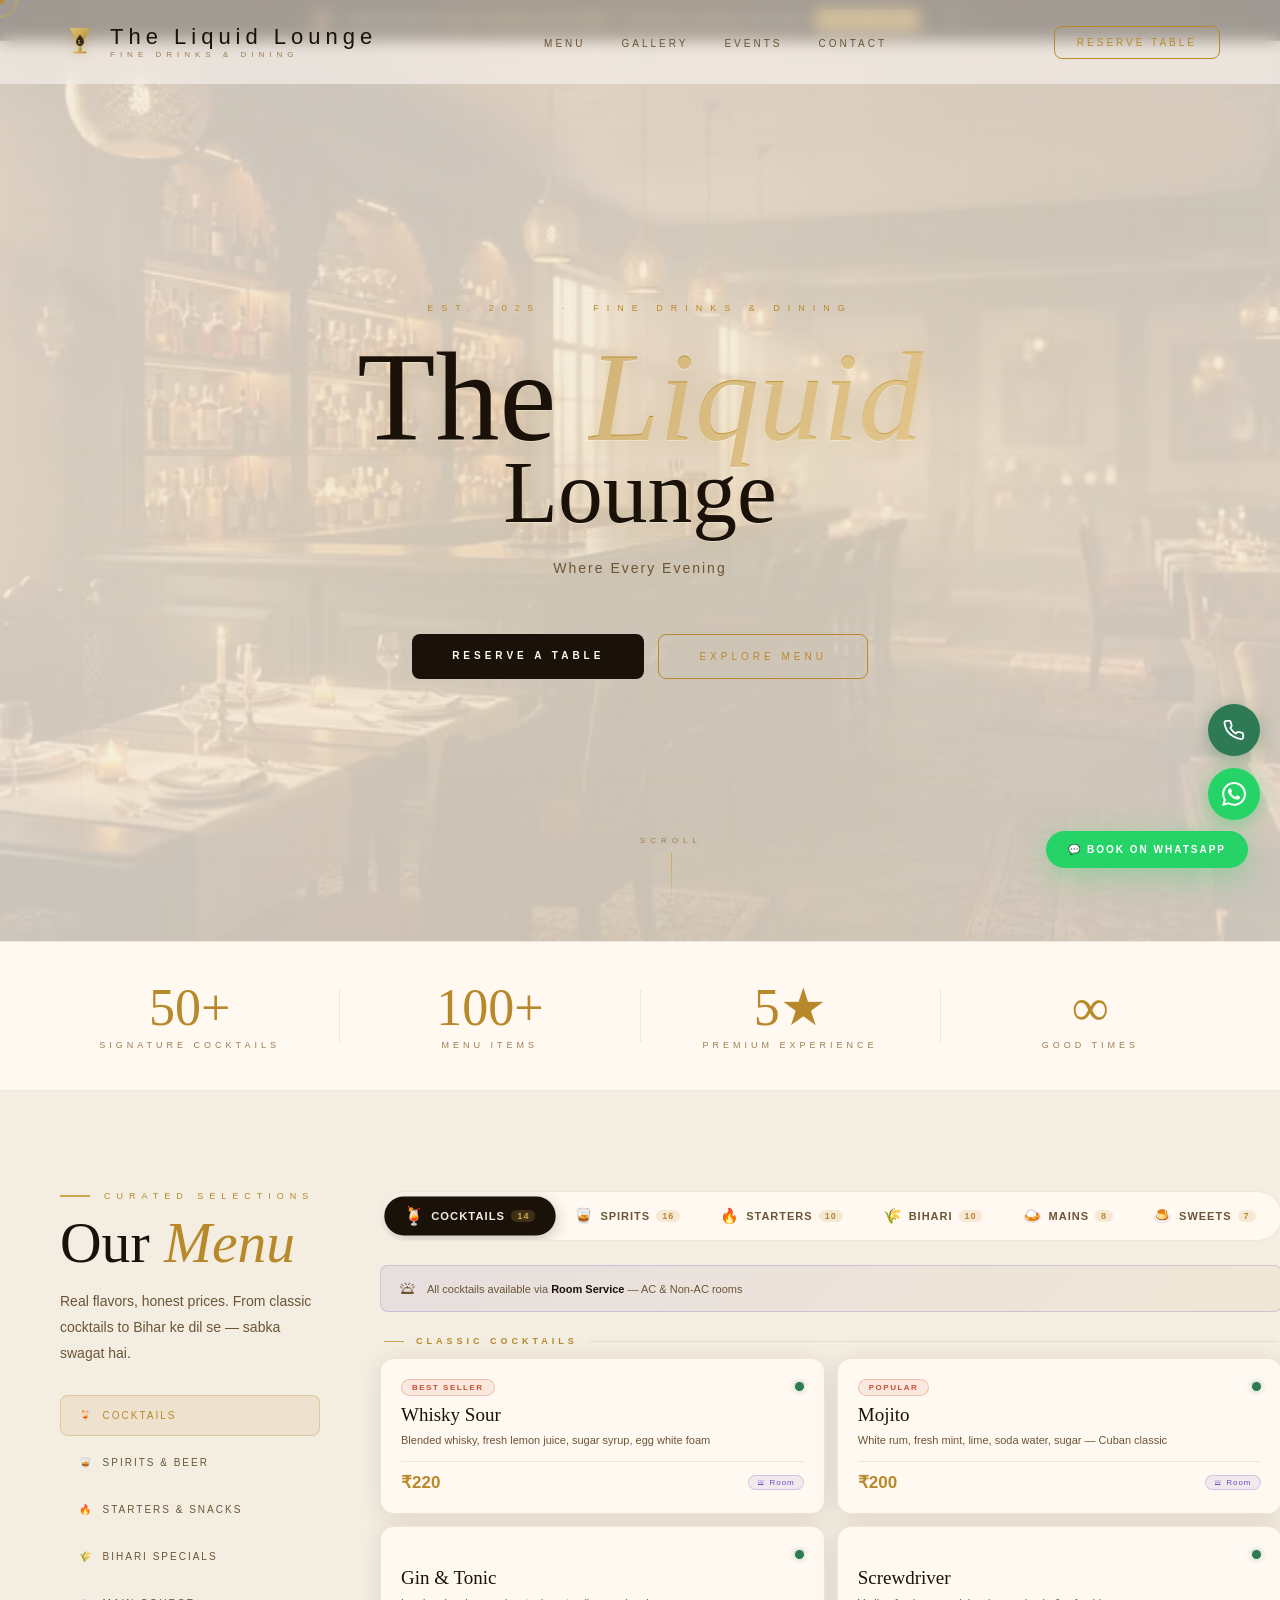
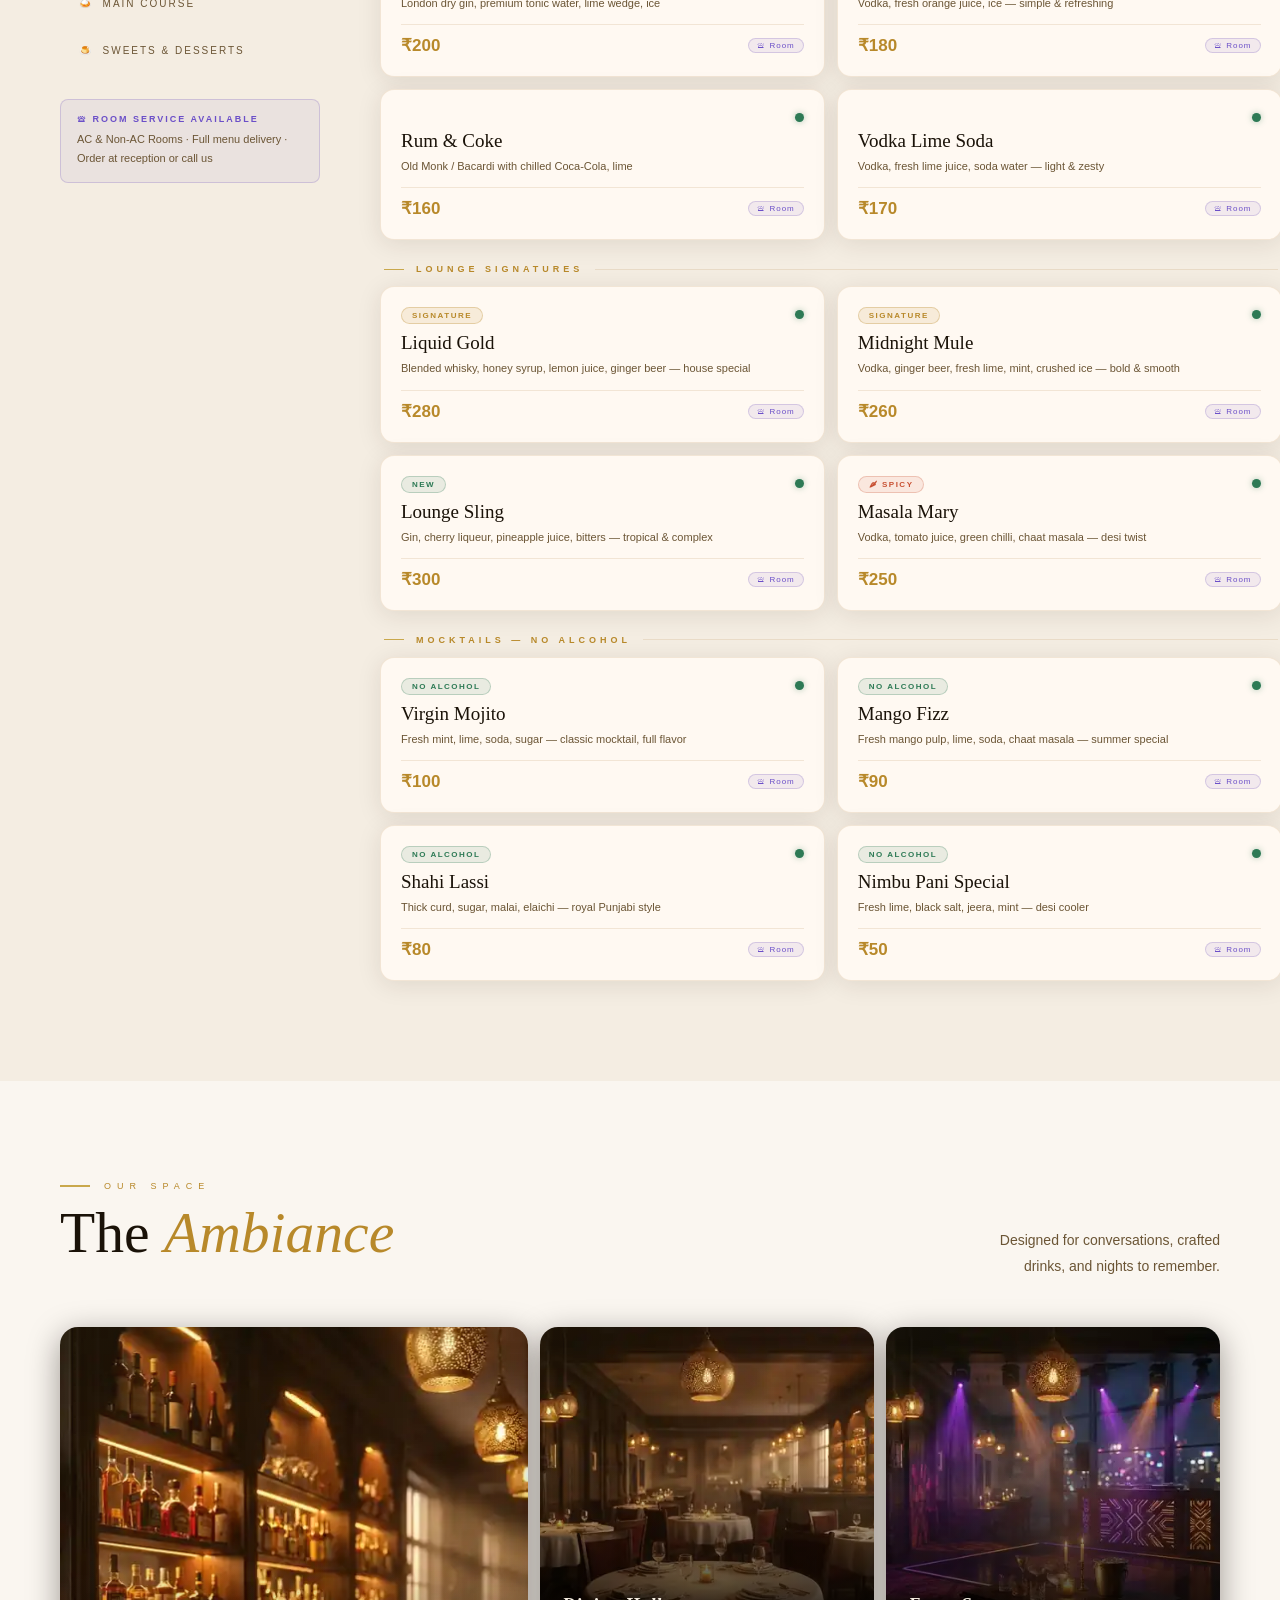
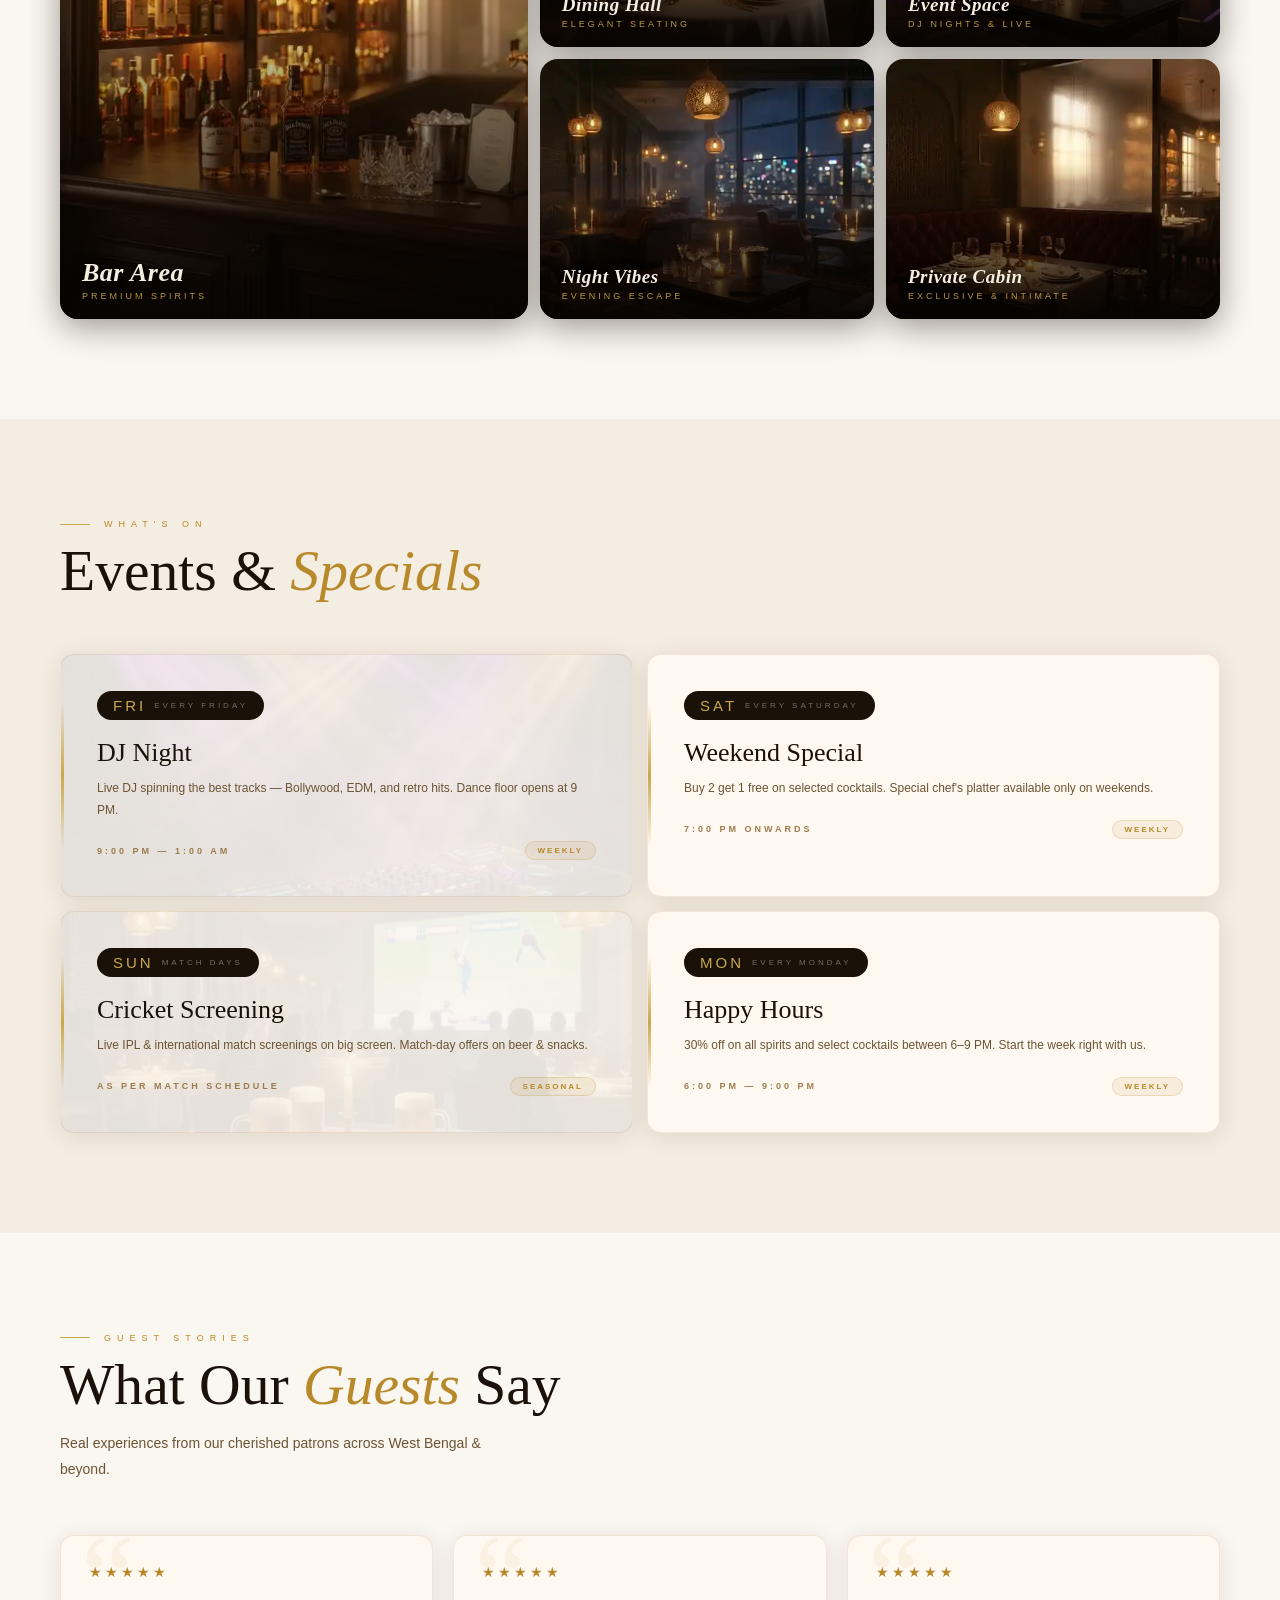
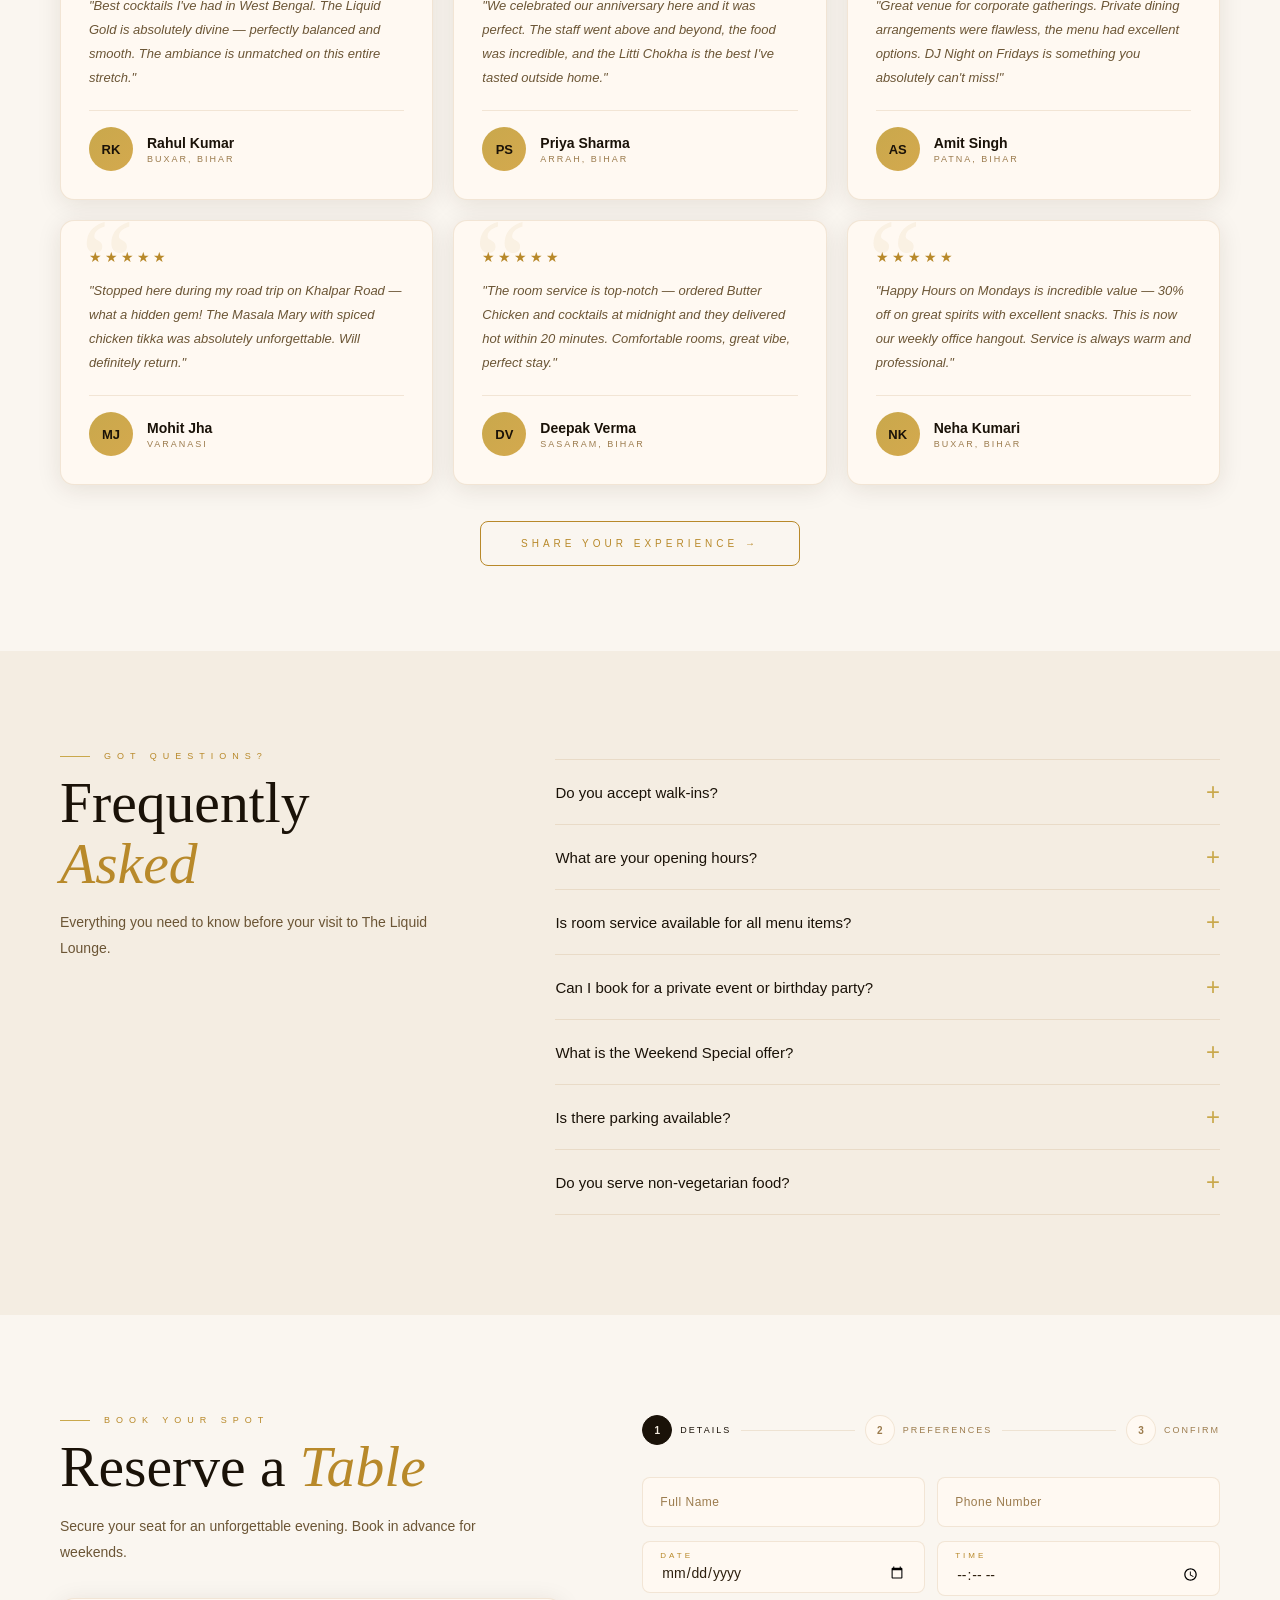
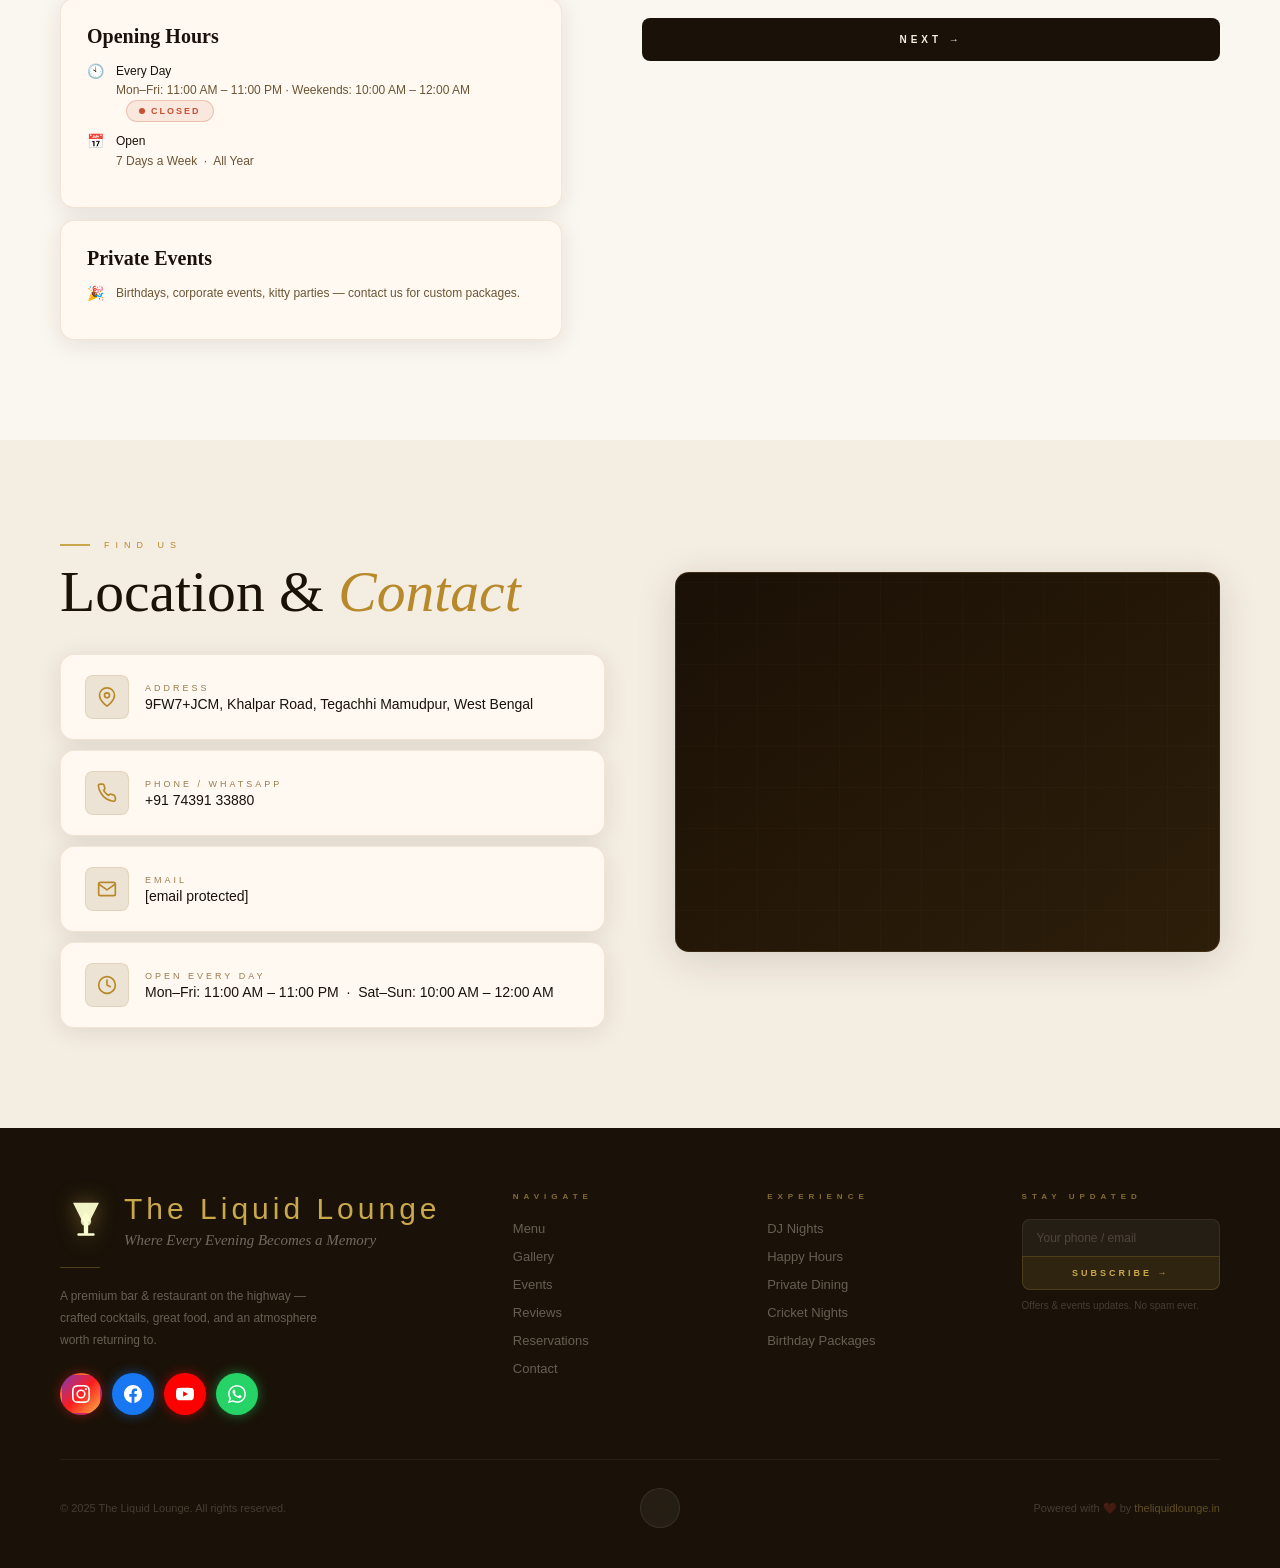
==== index.html @ 72a63f4b "fix: update address to Khalpar Road, Tegachhi Mamudpur, West Bengal Agent-Logs-Url: https://github.c" ====
<!DOCTYPE html>
<html lang="en">
<head>
<meta charset="UTF-8"/>
<!-- ─── Security Headers ─────────────────────────────────────────────── -->
<meta http-equiv="X-Content-Type-Options" content="nosniff"/>
<meta http-equiv="X-XSS-Protection" content="1; mode=block"/>
<meta http-equiv="Referrer-Policy" content="strict-origin-when-cross-origin"/>
<meta http-equiv="Permissions-Policy" content="camera=(), microphone=(), geolocation=(self)"/>
<meta http-equiv="Content-Security-Policy" content="default-src 'self'; script-src 'self' 'unsafe-inline' https://www.googletagmanager.com https://connect.facebook.net https://cdn-cgi.cloudflare.com; style-src 'self' 'unsafe-inline' https://fonts.googleapis.com; font-src 'self' https://fonts.gstatic.com; img-src 'self' data: https: blob:; connect-src 'self' https://www.google-analytics.com https://analytics.google.com https://stats.g.doubleclick.net https://connect.facebook.net; frame-src https://www.google.com https://maps.google.com; media-src 'self'; object-src 'none'; base-uri 'self'; form-action 'self' https://wa.me;"/>
<!-- ─── Performance Hints ─────────────────────────────────────────────── -->
<link rel="preconnect" href="https://fonts.googleapis.com"/>
<link rel="preconnect" href="https://fonts.gstatic.com" crossorigin/>
<link rel="preconnect" href="https://connect.facebook.net"/>
<link rel="preconnect" href="https://www.googletagmanager.com"/>
<link rel="dns-prefetch" href="https://fonts.googleapis.com"/>
<link rel="dns-prefetch" href="https://connect.facebook.net"/>
<link rel="dns-prefetch" href="https://www.googletagmanager.com"/>
<!-- ─── Viewport & Basics ─────────────────────────────────────────────── -->
<meta name="viewport" content="width=device-width, initial-scale=1.0"/>
<meta name="description" content="The Liquid Lounge — Premium bar &amp; dining on the highway. Crafted cocktails, great food, DJ nights. Reserve your table today."/>
<meta name="keywords" content="bar West Bengal, restaurant West Bengal, cocktails, DJ nights, fine dining, The Liquid Lounge, lounge bar, premium bar West Bengal"/>
<meta name="robots" content="index, follow"/>
<meta name="author" content="The Liquid Lounge"/>
<link rel="canonical" href="https://theliquidlounge.in"/>
<!-- ─── Favicon & App Icons ───────────────────────────────────────────── -->
<link rel="icon" type="image/png" href="/favicon.png"/>
<link rel="apple-touch-icon" href="/icons/icon-152.png"/>
<!-- ─── Open Graph ────────────────────────────────────────────────────── -->
<meta property="og:title" content="The Liquid Lounge — Fine Drinks &amp; Dining"/>
<meta property="og:description" content="Premium bar &amp; restaurant in West Bengal. Crafted cocktails, great food, DJ nights. Reserve your table today!"/>
<meta property="og:image" content="https://theliquidlounge.in/preview.jpg"/>
<meta property="og:image:width" content="1200"/>
<meta property="og:image:height" content="630"/>
<meta property="og:url" content="https://theliquidlounge.in"/>
<meta property="og:type" content="restaurant"/>
<meta property="og:site_name" content="The Liquid Lounge"/>
<meta property="og:locale" content="en_IN"/>
<!-- ─── Twitter Card ─────────────────────────────────────────────────── -->
<meta name="twitter:card" content="summary_large_image"/>
<meta name="twitter:title" content="The Liquid Lounge — Fine Drinks &amp; Dining"/>
<meta name="twitter:description" content="Premium bar &amp; restaurant in West Bengal. Crafted cocktails, great food, DJ nights."/>
<meta name="twitter:image" content="https://theliquidlounge.in/preview.jpg"/>
<meta name="twitter:site" content="@theliquidlounge"/>
<!-- ─── PWA ───────────────────────────────────────────────────────────── -->
<link rel="manifest" href="/manifest.json"/>
<meta name="theme-color" content="#b8892a"/>
<meta name="mobile-web-app-capable" content="yes"/>
<meta name="apple-mobile-web-app-capable" content="yes"/>
<meta name="apple-mobile-web-app-status-bar-style" content="black-translucent"/>
<meta name="apple-mobile-web-app-title" content="Liquid Lounge"/>
<meta name="application-name" content="Liquid Lounge"/>
<!-- ─── Schema.org Structured Data ──────────────────────────────────── -->
<script type="application/ld+json">
{
  "@context": "https://schema.org",
  "@type": ["Restaurant","BarOrPub"],
  "name": "The Liquid Lounge",
  "alternateName": "Liquid Lounge West Bengal",
  "description": "Premium bar and dining on the highway. Crafted cocktails, great food, DJ nights.",
  "url": "https://theliquidlounge.in",
  "telephone": "+917439133880",
  "email": "hello@theliquidlounge.in",
  "image": "https://theliquidlounge.in/preview.jpg",
  "logo": "https://theliquidlounge.in/favicon.png",
  "priceRange": "\u20b9\u20b9",
  "servesCuisine": ["Indian","Continental","Bihari","Cocktails","Mocktails"],
  "hasMenu": "https://theliquidlounge.in/#menu",
  "acceptsReservations": true,
  "address": {
    "@type": "PostalAddress",
    "streetAddress": "9FW7+JCM, Khalpar Road",
    "addressLocality": "Tegachhi Mamudpur",
    "addressRegion": "West Bengal",
    "addressCountry": "IN"
  },
  "openingHoursSpecification": [
    {
      "@type": "OpeningHoursSpecification",
      "dayOfWeek": ["Monday","Tuesday","Wednesday","Thursday","Friday"],
      "opens": "11:00",
      "closes": "23:00"
    },
    {
      "@type": "OpeningHoursSpecification",
      "dayOfWeek": ["Saturday","Sunday"],
      "opens": "10:00",
      "closes": "00:00"
    }
  ],
  "sameAs": [
    "https://www.instagram.com/theliquidlounge",
    "https://www.facebook.com/theliquidlounge"
  ],
  "potentialAction": {
    "@type": "ReserveAction",
    "target": {
      "@type": "EntryPoint",
      "urlTemplate": "https://theliquidlounge.in/#reservation",
      "inLanguage": "en",
      "actionPlatform": [
        "http://schema.org/DesktopWebPlatform",
        "http://schema.org/MobileWebPlatform"
      ]
    },
    "result": {
      "@type": "Reservation",
      "name": "Table Reservation"
    }
  }
}
</script>
<title>The Liquid Lounge — Fine Drinks &amp; Dining | Bar &amp; Restaurant West Bengal</title>
<!-- ─── Fonts ──────────────────────────────────────────────────────────── -->
<link rel="preload" as="style" href="https://fonts.googleapis.com/css2?family=Cormorant+Garamond:ital,wght@0,300;0,400;0,600;1,300;1,400;1,600&family=Bebas+Neue&family=DM+Sans:wght@300;400;500;600&display=swap" onload="this.onload=null;this.rel='stylesheet'"/>
<noscript><link rel="stylesheet" href="https://fonts.googleapis.com/css2?family=Cormorant+Garamond:ital,wght@0,300;0,400;0,600;1,300;1,400;1,600&family=Bebas+Neue&family=DM+Sans:wght@300;400;500;600&display=swap"/></noscript>
<!-- ─── Styles ─────────────────────────────────────────────────────────── -->
<link rel="preload" as="image" href="/assets/images/hero-bg.webp" fetchpriority="high"/>
<link rel="stylesheet" href="/assets/css/main.css"/>
</head>
<body>

<!-- ANNOUNCEMENT BAR -->
<div id="ann-bar">
  <div class="ann-inner">
    <span class="ann-icon">🎉</span>
    <span class="ann-txt">Weekend Special: <strong>Buy 2 Cocktails, Get 1 FREE</strong> — Saturdays &amp; Sundays from 7 PM</span>
    <a href="#reservation" class="ann-btn">Book Now</a>
    <button class="ann-cls" id="ann-cls" aria-label="Close announcement">&#x2715;</button>
  </div>
</div>

<div id="pb"></div>

<!-- LOADER -->
<div id="loader">
  <img src="/assets/images/logo.svg" alt="TLL" style="height:72px;width:auto;animation:lp 1.4s ease-in-out infinite;filter:drop-shadow(0 0 16px rgba(201,168,76,0.45));" fetchpriority="high"/>
  <div class="ld-bar"></div>
  <div class="ld-sub">Fine Drinks &amp; Dining</div>
</div>

<!-- CURSOR -->
<div class="cur" id="cur"></div>
<div class="curR" id="curR"></div>

<!-- MOBILE MENU -->
<div class="mob-menu" id="mm" aria-hidden="true" role="dialog" aria-modal="true" aria-label="Navigation menu">
  <a href="#menu" onclick="cm()">Menu</a>
  <a href="#gallery" onclick="cm()">Gallery</a>
  <a href="#events" onclick="cm()">Events</a>
  <a href="#reservation" onclick="cm()">Reservations</a>
  <a href="#contact" onclick="cm()">Contact</a>
  <a href="#reservation" class="mob-cta" onclick="cm()">Book a Table</a>
</div>

<!-- NAV -->
<nav id="nav">
  <a href="#hero" class="nl" style="display:flex;align-items:center;gap:10px;text-decoration:none;">
    <img src="/assets/images/logo.svg" alt="The Liquid Lounge" width="40" height="40" style="height:40px;filter:drop-shadow(0 2px 6px rgba(184,137,42,0.4));"/>
    <div>
      <div class="nl-m">The Liquid Lounge</div>
      <span class="nl-s">Fine Drinks &amp; Dining</span>
    </div>
  </a>
  <ul class="nav-links">
    <li><a href="#menu" data-s="menu">Menu</a></li>
    <li><a href="#gallery" data-s="gallery">Gallery</a></li>
    <li><a href="#events" data-s="events">Events</a></li>
    <li><a href="#contact" data-s="contact">Contact</a></li>
  </ul>
  <div class="nav-r">
    <a href="#reservation" class="nav-cta">Reserve Table</a>
    <button class="hbg" id="hbg" onclick="tm()" aria-label="Open menu" aria-expanded="false"><span></span><span></span><span></span></button>
  </div>
</nav>

<!-- HERO (dark bg kept for drama) -->
<section id="hero"><div class="hero-real-bg"></div>
  <div class="hero-noise"></div>
  <div class="hero-glow"></div>
  <div class="hero-grid"></div>
  <div class="particles" id="pts"></div>
  <div class="hero-c">
    <p class="hero-eye">Est. 2025 &nbsp;·&nbsp; Fine Drinks & Dining</p>
    <h1 class="hero-title">The <em>Liquid</em><span class="l2">Lounge</span></h1>
    <p class="hero-tw" id="tw"></p>
    <div class="hero-btns">
      <a href="#reservation" class="bp">Reserve a Table</a>
      <a href="#menu" class="bs">Explore Menu</a>
    </div>
  </div>
  <div class="hero-sc"><span>Scroll</span><div class="sc-line"></div></div>
</section>

<!-- STATS -->
<div class="stats">
  <div class="s-item rv"><div class="s-num">50+</div><div class="s-lbl">Signature Cocktails</div></div>
  <div class="s-div"></div>
  <div class="s-item rv"><div class="s-num">100+</div><div class="s-lbl">Menu Items</div></div>
  <div class="s-div"></div>
  <div class="s-item rv"><div class="s-num">5★</div><div class="s-lbl">Premium Experience</div></div>
  <div class="s-div"></div>
  <div class="s-item rv"><div class="s-num">∞</div><div class="s-lbl">Good Times</div></div>
</div>

<!-- MENU -->
<section id="menu">
  <div class="menu-wrap">
    <div class="rl">
      <div class="sl">Curated Selections</div>
      <h2 class="st">Our <em>Menu</em></h2>
      <p class="sd">Real flavors, honest prices. From classic cocktails to Bihar ke dil se — sabka swagat hai.</p>
      <div class="d-tabs" id="dT">
        <button class="d-tab act" onclick="sw('cocktails',this,'dT')">🍹 &nbsp;Cocktails</button>
        <button class="d-tab" onclick="sw('spirits',this,'dT')">🥃 &nbsp;Spirits & Beer</button>
        <button class="d-tab" onclick="sw('starters',this,'dT')">🔥 &nbsp;Starters & Snacks</button>
        <button class="d-tab" onclick="sw('bihari',this,'dT')">🌾 &nbsp;Bihari Specials</button>
        <button class="d-tab" onclick="sw('mains',this,'dT')">🍛 &nbsp;Main Course</button>
        <button class="d-tab" onclick="sw('sweets',this,'dT')">🍮 &nbsp;Sweets & Desserts</button>
      </div>
      <div style="margin-top:28px;padding:14px 16px;border-radius:var(--rs);background:rgba(90,60,180,.06);border:1px solid rgba(90,60,180,.2);">
        <div style="font-size:9px;letter-spacing:2px;text-transform:uppercase;color:#6b4fc8;font-weight:700;margin-bottom:6px;">🛎 Room Service Available</div>
        <div style="font-size:11px;color:var(--text2);line-height:1.7;">AC & Non-AC Rooms · Full menu delivery · Order at reception or call us</div>
      </div>
    </div>
    <div class="rr">
      <!-- SWIGGY STYLE TABS -->
      <div class="swg-tabs" id="mT">
        <button class="swg-tab act" onclick="sw('cocktails',this,'mT')"><span class="ti">🍹</span>Cocktails<span class="t-cnt">14</span></button>
        <button class="swg-tab" onclick="sw('spirits',this,'mT')"><span class="ti">🥃</span>Spirits<span class="t-cnt">16</span></button>
        <button class="swg-tab" onclick="sw('starters',this,'mT')"><span class="ti">🔥</span>Starters<span class="t-cnt">10</span></button>
        <button class="swg-tab" onclick="sw('bihari',this,'mT')"><span class="ti">🌾</span>Bihari<span class="t-cnt">10</span></button>
        <button class="swg-tab" onclick="sw('mains',this,'mT')"><span class="ti">🍛</span>Mains<span class="t-cnt">8</span></button>
        <button class="swg-tab" onclick="sw('sweets',this,'mT')"><span class="ti">🍮</span>Sweets<span class="t-cnt">7</span></button>
      </div>

      <!-- ═══ COCKTAILS ═══ -->
      <div class="m-panel act" id="panel-cocktails">
        <div class="rs-strip"><span class="rs-icon">🛎</span><span>All cocktails available via <strong>Room Service</strong> — AC &amp; Non-AC rooms</span></div>

        <div class="m-subcat">Classic Cocktails</div>
        <div class="m-grid">
          <div class="m-card"><div class="ct"><div class="bgs"><span class="bdg b-h">Best Seller</span></div><div class="dd veg"></div></div><div class="cn">Whisky Sour</div><div class="cd">Blended whisky, fresh lemon juice, sugar syrup, egg white foam</div><div class="cf"><div class="cp">₹220</div><span class="c-rs">🛎 Room</span></div></div>
          <div class="m-card"><div class="ct"><div class="bgs"><span class="bdg b-h">Popular</span></div><div class="dd veg"></div></div><div class="cn">Mojito</div><div class="cd">White rum, fresh mint, lime, soda water, sugar — Cuban classic</div><div class="cf"><div class="cp">₹200</div><span class="c-rs">🛎 Room</span></div></div>
          <div class="m-card"><div class="ct"><div class="bgs"></div><div class="dd veg"></div></div><div class="cn">Gin & Tonic</div><div class="cd">London dry gin, premium tonic water, lime wedge, ice</div><div class="cf"><div class="cp">₹200</div><span class="c-rs">🛎 Room</span></div></div>
          <div class="m-card"><div class="ct"><div class="bgs"></div><div class="dd veg"></div></div><div class="cn">Screwdriver</div><div class="cd">Vodka, fresh orange juice, ice — simple & refreshing</div><div class="cf"><div class="cp">₹180</div><span class="c-rs">🛎 Room</span></div></div>
          <div class="m-card"><div class="ct"><div class="bgs"></div><div class="dd veg"></div></div><div class="cn">Rum & Coke</div><div class="cd">Old Monk / Bacardi with chilled Coca-Cola, lime</div><div class="cf"><div class="cp">₹160</div><span class="c-rs">🛎 Room</span></div></div>
          <div class="m-card"><div class="ct"><div class="bgs"></div><div class="dd veg"></div></div><div class="cn">Vodka Lime Soda</div><div class="cd">Vodka, fresh lime juice, soda water — light & zesty</div><div class="cf"><div class="cp">₹170</div><span class="c-rs">🛎 Room</span></div></div>
        </div>

        <div class="m-subcat">Lounge Signatures</div>
        <div class="m-grid">
          <div class="m-card"><div class="ct"><div class="bgs"><span class="bdg b-s">Signature</span></div><div class="dd veg"></div></div><div class="cn">Liquid Gold</div><div class="cd">Blended whisky, honey syrup, lemon juice, ginger beer — house special</div><div class="cf"><div class="cp">₹280</div><span class="c-rs">🛎 Room</span></div></div>
          <div class="m-card"><div class="ct"><div class="bgs"><span class="bdg b-s">Signature</span></div><div class="dd veg"></div></div><div class="cn">Midnight Mule</div><div class="cd">Vodka, ginger beer, fresh lime, mint, crushed ice — bold & smooth</div><div class="cf"><div class="cp">₹260</div><span class="c-rs">🛎 Room</span></div></div>
          <div class="m-card"><div class="ct"><div class="bgs"><span class="bdg b-n">New</span></div><div class="dd veg"></div></div><div class="cn">Lounge Sling</div><div class="cd">Gin, cherry liqueur, pineapple juice, bitters — tropical & complex</div><div class="cf"><div class="cp">₹300</div><span class="c-rs">🛎 Room</span></div></div>
          <div class="m-card"><div class="ct"><div class="bgs"><span class="bdg b-h">🌶 Spicy</span></div><div class="dd veg"></div></div><div class="cn">Masala Mary</div><div class="cd">Vodka, tomato juice, green chilli, chaat masala — desi twist</div><div class="cf"><div class="cp">₹250</div><span class="c-rs">🛎 Room</span></div></div>
        </div>

        <div class="m-subcat">Mocktails — No Alcohol</div>
        <div class="m-grid">
          <div class="m-card"><div class="ct"><div class="bgs"><span class="bdg b-n">No Alcohol</span></div><div class="dd veg"></div></div><div class="cn">Virgin Mojito</div><div class="cd">Fresh mint, lime, soda, sugar — classic mocktail, full flavor</div><div class="cf"><div class="cp">₹100</div><span class="c-rs">🛎 Room</span></div></div>
          <div class="m-card"><div class="ct"><div class="bgs"><span class="bdg b-n">No Alcohol</span></div><div class="dd veg"></div></div><div class="cn">Mango Fizz</div><div class="cd">Fresh mango pulp, lime, soda, chaat masala — summer special</div><div class="cf"><div class="cp">₹90</div><span class="c-rs">🛎 Room</span></div></div>
          <div class="m-card"><div class="ct"><div class="bgs"><span class="bdg b-n">No Alcohol</span></div><div class="dd veg"></div></div><div class="cn">Shahi Lassi</div><div class="cd">Thick curd, sugar, malai, elaichi — royal Punjabi style</div><div class="cf"><div class="cp">₹80</div><span class="c-rs">🛎 Room</span></div></div>
          <div class="m-card"><div class="ct"><div class="bgs"><span class="bdg b-n">No Alcohol</span></div><div class="dd veg"></div></div><div class="cn">Nimbu Pani Special</div><div class="cd">Fresh lime, black salt, jeera, mint — desi cooler</div><div class="cf"><div class="cp">₹50</div><span class="c-rs">🛎 Room</span></div></div>
        </div>
      </div>

      <!-- ═══ SPIRITS & BEER ═══ -->
      <div class="m-panel" id="panel-spirits">
        <div class="rs-strip"><span class="rs-icon">🛎</span><span>Spirits &amp; beer available via <strong>Room Service</strong> · Served with standard mixer</span></div>

        <div class="m-subcat">Whisky — 60ml Peg</div>
        <div class="m-grid">
          <div class="m-card"><div class="ct"><div class="bgs"><span class="bdg b-h">Popular</span></div><div class="dd veg"></div></div><div class="cn">Royal Stag</div><div class="cd">60ml peg · Smooth grain blend · Choice of mixer: soda / cola / water</div><div class="cf"><div class="cp">₹150</div><span class="c-rs">🛎 Room</span></div></div>
          <div class="m-card"><div class="ct"><div class="bgs"><span class="bdg b-h">Popular</span></div><div class="dd veg"></div></div><div class="cn">Blenders Pride</div><div class="cd">60ml peg · Prestige blend · Smooth Scottish malt &amp; Indian grain</div><div class="cf"><div class="cp">₹200</div><span class="c-rs">🛎 Room</span></div></div>
          <div class="m-card"><div class="ct"><div class="bgs"></div><div class="dd veg"></div></div><div class="cn">Officer's Choice</div><div class="cd">60ml peg · Mild &amp; smooth · India's classic everyday whisky</div><div class="cf"><div class="cp">₹130</div><span class="c-rs">🛎 Room</span></div></div>
          <div class="m-card"><div class="ct"><div class="bgs"><span class="bdg b-s">Top Shelf</span></div><div class="dd veg"></div></div><div class="cn">Johnnie Walker Black</div><div class="cd">60ml peg · Aged 12 years Scotch whisky · Rich smoky character</div><div class="cf"><div class="cp">₹480</div><span class="c-rs">🛎 Room</span></div></div>
          <div class="m-card"><div class="ct"><div class="bgs"><span class="bdg b-s">Premium</span></div><div class="dd veg"></div></div><div class="cn">Black Dog Triple Gold</div><div class="cd">60ml peg · Triple wood matured Scotch · Smooth &amp; complex</div><div class="cf"><div class="cp">₹350</div><span class="c-rs">🛎 Room</span></div></div>
          <div class="m-card"><div class="ct"><div class="bgs"></div><div class="dd veg"></div></div><div class="cn">McDowell's No.1</div><div class="cd">60ml peg · India's most popular whisky · Easy &amp; light finish</div><div class="cf"><div class="cp">₹120</div><span class="c-rs">🛎 Room</span></div></div>
        </div>

        <div class="m-subcat">Rum — 60ml Peg</div>
        <div class="m-grid">
          <div class="m-card"><div class="ct"><div class="bgs"><span class="bdg b-h">Classic</span></div><div class="dd veg"></div></div><div class="cn">Old Monk Dark Rum</div><div class="cd">60ml peg · India's iconic dark rum · Best with cola &amp; lime</div><div class="cf"><div class="cp">₹130</div><span class="c-rs">🛎 Room</span></div></div>
          <div class="m-card"><div class="ct"><div class="bgs"></div><div class="dd veg"></div></div><div class="cn">Bacardi White</div><div class="cd">60ml peg · Light white rum · Perfect for mixed drinks &amp; straight</div><div class="cf"><div class="cp">₹150</div><span class="c-rs">🛎 Room</span></div></div>
          <div class="m-card"><div class="ct"><div class="bgs"></div><div class="dd veg"></div></div><div class="cn">Magic Moments Rum</div><div class="cd">60ml peg · Clean &amp; smooth · Served with choice of mixer</div><div class="cf"><div class="cp">₹110</div><span class="c-rs">🛎 Room</span></div></div>
        </div>

        <div class="m-subcat">Vodka — 60ml Peg</div>
        <div class="m-grid">
          <div class="m-card"><div class="ct"><div class="bgs"><span class="bdg b-h">Popular</span></div><div class="dd veg"></div></div><div class="cn">Magic Moments Vodka</div><div class="cd">60ml peg · Clean &amp; pure · India's favourite vodka</div><div class="cf"><div class="cp">₹130</div><span class="c-rs">🛎 Room</span></div></div>
          <div class="m-card"><div class="ct"><div class="bgs"><span class="bdg b-s">Premium</span></div><div class="dd veg"></div></div><div class="cn">Smirnoff</div><div class="cd">60ml peg · Triple distilled · International premium vodka</div><div class="cf"><div class="cp">₹180</div><span class="c-rs">🛎 Room</span></div></div>
        </div>

        <div class="m-subcat">Beer — Chilled Bottle</div>
        <div class="m-grid">
          <div class="m-card"><div class="ct"><div class="bgs"><span class="bdg b-h">Popular</span></div><div class="dd veg"></div></div><div class="cn">Kingfisher Premium</div><div class="cd">650ml bottle · India's king of beers · Served ice cold</div><div class="cf"><div class="cp">₹130</div><span class="c-rs">🛎 Room</span></div></div>
          <div class="m-card"><div class="ct"><div class="bgs"></div><div class="dd veg"></div></div><div class="cn">Kingfisher Strong</div><div class="cd">650ml bottle · 8% ABV · Strong &amp; full-bodied</div><div class="cf"><div class="cp">₹140</div><span class="c-rs">🛎 Room</span></div></div>
          <div class="m-card"><div class="ct"><div class="bgs"><span class="bdg b-n">Craft</span></div><div class="dd veg"></div></div><div class="cn">Bira 91 White</div><div class="cd">330ml · Craft wheat beer · Light, hazy, refreshing</div><div class="cf"><div class="cp">₹160</div><span class="c-rs">🛎 Room</span></div></div>
          <div class="m-card"><div class="ct"><div class="bgs"></div><div class="dd veg"></div></div><div class="cn">Tuborg Green</div><div class="cd">650ml bottle · Danish lager · Crisp &amp; smooth taste</div><div class="cf"><div class="cp">₹140</div><span class="c-rs">🛎 Room</span></div></div>
          <div class="m-card"><div class="ct"><div class="bgs"></div><div class="dd veg"></div></div><div class="cn">Haywards 5000</div><div class="cd">650ml bottle · Strong beer · Classic desi strong choice</div><div class="cf"><div class="cp">₹120</div><span class="c-rs">🛎 Room</span></div></div>
        </div>
      </div>

      <!-- ═══ STARTERS & SNACKS ═══ -->
      <div class="m-panel" id="panel-starters">
        <div class="rs-strip"><span class="rs-icon">🛎</span><span>All starters &amp; snacks delivered to your <strong>room</strong> — hot &amp; fresh</span></div>

        <div class="m-subcat">Non-Veg Starters</div>
        <div class="m-grid">
          <div class="m-card"><div class="ct"><div class="bgs"><span class="bdg b-s">Chef's Pick</span></div><div class="dd nv"></div></div><div class="cn">Chicken Tikka</div><div class="cd">Tandoor-marinated chicken thighs, mint chutney, onion rings (6 pcs)</div><div class="cf"><div class="cp">₹260</div><span class="c-rs">🛎 Room</span></div></div>
          <div class="m-card"><div class="ct"><div class="bgs"><span class="bdg b-h">🌶 Spicy</span></div><div class="dd nv"></div></div><div class="cn">Chicken Lollipop</div><div class="cd">Indo-Chinese style, deep fried, schezwan dip (6 pcs)</div><div class="cf"><div class="cp">₹240</div><span class="c-rs">🛎 Room</span></div></div>
          <div class="m-card"><div class="ct"><div class="bgs"></div><div class="dd nv"></div></div><div class="cn">Fish Fry</div><div class="cd">Crispy spiced batter, rohu fish, green chutney, lemon</div><div class="cf"><div class="cp">₹280</div><span class="c-rs">🛎 Room</span></div></div>
          <div class="m-card"><div class="ct"><div class="bgs"><span class="bdg b-h">Popular</span></div><div class="dd nv"></div></div><div class="cn">Keema Samosa</div><div class="cd">Crispy samosa filled with spiced minced meat, tamarind chutney (4 pcs)</div><div class="cf"><div class="cp">₹160</div><span class="c-rs">🛎 Room</span></div></div>
        </div>

        <div class="m-subcat">Veg Starters</div>
        <div class="m-grid">
          <div class="m-card"><div class="ct"><div class="bgs"></div><div class="dd veg"></div></div><div class="cn">Paneer Tikka</div><div class="cd">Marinated cottage cheese, capsicum, onion, tandoor charred (6 pcs)</div><div class="cf"><div class="cp">₹220</div><span class="c-rs">🛎 Room</span></div></div>
          <div class="m-card"><div class="ct"><div class="bgs"></div><div class="dd veg"></div></div><div class="cn">Veg Samosa</div><div class="cd">Crispy aloo-matar stuffed samosa, mint chutney (4 pcs)</div><div class="cf"><div class="cp">₹80</div><span class="c-rs">🛎 Room</span></div></div>
          <div class="m-card"><div class="ct"><div class="bgs"><span class="bdg b-h">🌶 Spicy</span></div><div class="dd veg"></div></div><div class="cn">Masala Peanuts</div><div class="cd">Roasted peanuts, chilli, lime, chaat masala — perfect bar snack</div><div class="cf"><div class="cp">₹60</div><span class="c-rs">🛎 Room</span></div></div>
        </div>

        <div class="m-subcat">Papad & Accompaniments</div>
        <div class="m-grid">
          <div class="m-card"><div class="ct"><div class="bgs"></div><div class="dd veg"></div></div><div class="cn">Roasted Papad</div><div class="cd">Plain / masala papad, roasted on flame — crispy &amp; light (2 pcs)</div><div class="cf"><div class="cp">₹40</div><span class="c-rs">🛎 Room</span></div></div>
          <div class="m-card"><div class="ct"><div class="bgs"></div><div class="dd veg"></div></div><div class="cn">Fried Papad</div><div class="cd">Deep fried urad papad, achaar &amp; green chutney (2 pcs)</div><div class="cf"><div class="cp">₹50</div><span class="c-rs">🛎 Room</span></div></div>
          <div class="m-card"><div class="ct"><div class="bgs"></div><div class="dd veg"></div></div><div class="cn">Boiled Chana Chaat</div><div class="cd">Kala chana, onion, tomato, green chilli, chaat masala, lime</div><div class="cf"><div class="cp">₹80</div><span class="c-rs">🛎 Room</span></div></div>
        </div>
      </div>

      <!-- ═══ BIHARI SPECIALS ═══ -->
      <div class="m-panel" id="panel-bihari">
        <div class="rs-strip"><span class="rs-icon">🌾</span><span>Bihar ke asli swad — <strong>Ghar jaisi feeling</strong>, available via room service too!</span></div>

        <div class="m-subcat">Litti Chokha — Bihar's Pride</div>
        <div class="m-grid">
          <div class="m-card"><div class="ct"><div class="bgs"><span class="bdg b-bihar">Bihar Special</span></div><div class="dd veg"></div></div><div class="cn">Litti Chokha (Pure Ghee)</div><div class="cd">Sattu-stuffed wheat balls baked on coal, served with baingan &amp; tamatar chokha, pure desi ghee — authentic style</div><div class="cf"><div class="cp">₹120</div><span class="c-rs">🛎 Room</span></div></div>
          <div class="m-card"><div class="ct"><div class="bgs"><span class="bdg b-bihar">Bihar Special</span><span class="bdg b-h">Best Seller</span></div><div class="dd nv"></div></div><div class="cn">Chicken Litti</div><div class="cd">Coal-baked litti stuffed with spiced keema chicken, chokha &amp; ghee drizzle</div><div class="cf"><div class="cp">₹160</div><span class="c-rs">🛎 Room</span></div></div>
          <div class="m-card"><div class="ct"><div class="bgs"><span class="bdg b-bihar">Bihar Special</span></div><div class="dd veg"></div></div><div class="cn">Litti Half Plate</div><div class="cd">4 littis with baingan chokha &amp; ghee — light serving for one</div><div class="cf"><div class="cp">₹80</div><span class="c-rs">🛎 Room</span></div></div>
          <div class="m-card"><div class="ct"><div class="bgs"><span class="bdg b-bihar">Bihar Special</span></div><div class="dd veg"></div></div><div class="cn">Litti Full Plate</div><div class="cd">8 littis with baingan chokha, aloo chokha &amp; extra ghee — full meal</div><div class="cf"><div class="cp">₹140</div><span class="c-rs">🛎 Room</span></div></div>
        </div>

        <div class="m-subcat">Chaat Corner</div>
        <div class="m-grid">
          <div class="m-card"><div class="ct"><div class="bgs"><span class="bdg b-bihar">Bihar Special</span></div><div class="dd veg"></div></div><div class="cn">Boiled Chana Chaat</div><div class="cd">Kala chana, onion, tomato, green chilli, imli chutney, chaat masala &amp; lime</div><div class="cf"><div class="cp">₹80</div><span class="c-rs">🛎 Room</span></div></div>
          <div class="m-card"><div class="ct"><div class="bgs"></div><div class="dd veg"></div></div><div class="cn">Aloo Chaat</div><div class="cd">Crispy aloo, chutneys, sev, curd, chaat masala — street style</div><div class="cf"><div class="cp">₹90</div><span class="c-rs">🛎 Room</span></div></div>
          <div class="m-card"><div class="ct"><div class="bgs"><span class="bdg b-bihar">Bihar Special</span></div><div class="dd veg"></div></div><div class="cn">Sattu Sharbat</div><div class="cd">Roasted gram flour, lime, black salt, kala jeera — Bihar's energy drink</div><div class="cf"><div class="cp">₹50</div><span class="c-rs">🛎 Room</span></div></div>
        </div>

        <div class="m-subcat">Chai & Maggie Corner</div>
        <div class="m-grid">
          <div class="m-card"><div class="ct"><div class="bgs"><span class="bdg b-bihar">House Chai</span></div><div class="dd veg"></div></div><div class="cn">Masala Chai</div><div class="cd">Strong adrak-elaichi chai, freshly brewed — served in kullad</div><div class="cf"><div class="cp">₹30</div><span class="c-rs">🛎 Room</span></div></div>
          <div class="m-card"><div class="ct"><div class="bgs"></div><div class="dd veg"></div></div><div class="cn">Plain Chai</div><div class="cd">Simple milk tea, kadak &amp; fresh — sabka wala chai</div><div class="cf"><div class="cp">₹20</div><span class="c-rs">🛎 Room</span></div></div>
          <div class="m-card"><div class="ct"><div class="bgs"><span class="bdg b-h">Late Night ⭐</span></div><div class="dd veg"></div></div><div class="cn">Maggie Masala</div><div class="cd">2-minute noodles, veggies, extra masala, topped with butter — late night favourite</div><div class="cf"><div class="cp">₹80</div><span class="c-rs">🛎 Room</span></div></div>
          <div class="m-card"><div class="ct"><div class="bgs"></div><div class="dd veg"></div></div><div class="cn">Maggie Egg</div><div class="cd">Masala Maggie topped with half-fry anda — full protein meal</div><div class="cf"><div class="cp">₹100</div><span class="c-rs">🛎 Room</span></div></div>
        </div>
      </div>

      <!-- ═══ MAIN COURSE ═══ -->
      <div class="m-panel" id="panel-mains">
        <div class="rs-strip"><span class="rs-icon">🛎</span><span>Full meals delivered hot to your <strong>room</strong> — AC &amp; Non-AC</span></div>

        <div class="m-subcat">Non-Veg Mains</div>
        <div class="m-grid">
          <div class="m-card"><div class="ct"><div class="bgs"><span class="bdg b-s">Signature</span></div><div class="dd nv"></div></div><div class="cn">Butter Chicken</div><div class="cd">Slow-cooked chicken in rich tomato-butter gravy, served with 2 butter rotis</div><div class="cf"><div class="cp">₹280</div><span class="c-rs">🛎 Room</span></div></div>
          <div class="m-card"><div class="ct"><div class="bgs"><span class="bdg b-h">Popular</span></div><div class="dd nv"></div></div><div class="cn">Chicken Curry</div><div class="cd">Desi-style chicken curry, masaledar gravy, 2 rotis / rice bowl</div><div class="cf"><div class="cp">₹220</div><span class="c-rs">🛎 Room</span></div></div>
          <div class="m-card"><div class="ct"><div class="bgs"></div><div class="dd nv"></div></div><div class="cn">Egg Curry</div><div class="cd">4 boiled eggs in spiced onion-tomato gravy, 2 rotis</div><div class="cf"><div class="cp">₹150</div><span class="c-rs">🛎 Room</span></div></div>
          <div class="m-card"><div class="ct"><div class="bgs"></div><div class="dd nv"></div></div><div class="cn">Anda Bhurji Roti</div><div class="cd">Spiced scrambled eggs with onion, tomato, green chilli, 2 rotis</div><div class="cf"><div class="cp">₹120</div><span class="c-rs">🛎 Room</span></div></div>
        </div>

        <div class="m-subcat">Veg Mains</div>
        <div class="m-grid">
          <div class="m-card"><div class="ct"><div class="bgs"></div><div class="dd veg"></div></div><div class="cn">Dal Tadka</div><div class="cd">Arhar dal with ghee tadka, jeera, hing, served with 2 rotis</div><div class="cf"><div class="cp">₹120</div><span class="c-rs">🛎 Room</span></div></div>
          <div class="m-card"><div class="ct"><div class="bgs"><span class="bdg b-s">Chef's Pick</span></div><div class="dd veg"></div></div><div class="cn">Paneer Masala</div><div class="cd">Cottage cheese cubes in spiced onion-tomato gravy, 2 rotis</div><div class="cf"><div class="cp">₹200</div><span class="c-rs">🛎 Room</span></div></div>
          <div class="m-card"><div class="ct"><div class="bgs"></div><div class="dd veg"></div></div><div class="cn">Aloo Sabji Roti</div><div class="cd">Jeera aloo / aloo-tamatar sabji with 2 freshly made rotis</div><div class="cf"><div class="cp">₹100</div><span class="c-rs">🛎 Room</span></div></div>
          <div class="m-card"><div class="ct"><div class="bgs"><span class="bdg b-bihar">Bihar Special</span></div><div class="dd veg"></div></div><div class="cn">Sattu Paratha</div><div class="cd">Stuffed roasted sattu paratha, achaar, chokha &amp; ghee — hearty Bihar meal</div><div class="cf"><div class="cp">₹120</div><span class="c-rs">🛎 Room</span></div></div>
        </div>

        <div class="m-subcat">Breads & Rice</div>
        <div class="m-grid">
          <div class="m-card"><div class="ct"><div class="bgs"></div><div class="dd veg"></div></div><div class="cn">Plain Roti (2 pcs)</div><div class="cd">Whole wheat roti, freshly rolled &amp; cooked on tawa with light ghee</div><div class="cf"><div class="cp">₹30</div><span class="c-rs">🛎 Room</span></div></div>
          <div class="m-card"><div class="ct"><div class="bgs"></div><div class="dd veg"></div></div><div class="cn">Steamed Rice</div><div class="cd">Plain basmati rice, fluffy &amp; fresh — pairs with any curry</div><div class="cf"><div class="cp">₹80</div><span class="c-rs">🛎 Room</span></div></div>
        </div>
      </div>

      <!-- ═══ SWEETS & DESSERTS ═══ -->
      <div class="m-panel" id="panel-sweets">
        <div class="rs-strip"><span class="rs-icon">🛎</span><span>Sweets &amp; desserts available via <strong>Room Service</strong> — fresh daily</span></div>

        <div class="m-subcat">Bihar's Traditional Sweets</div>
        <div class="m-grid">
          <div class="m-card"><div class="ct"><div class="bgs"><span class="bdg b-bihar">Bihar Special</span><span class="bdg b-h">Must Try</span></div><div class="dd veg"></div></div><div class="cn">Gulab Jamun (Bihar Style)</div><div class="cd">Soft khoya gulab jamun in warm sugar syrup — homemade, extra juicy (2 pcs)</div><div class="cf"><div class="cp">₹80</div><span class="c-rs">🛎 Room</span></div></div>
          <div class="m-card"><div class="ct"><div class="bgs"><span class="bdg b-bihar">Bihar Special</span></div><div class="dd veg"></div></div><div class="cn">Thekua</div><div class="cd">Wheat &amp; jaggery deep-fried sweet — Bihar's festive treat, crispy &amp; aromatic</div><div class="cf"><div class="cp">₹60</div><span class="c-rs">🛎 Room</span></div></div>
          <div class="m-card"><div class="ct"><div class="bgs"><span class="bdg b-bihar">Bihar Special</span></div><div class="dd veg"></div></div><div class="cn">Khaja</div><div class="cd">Flaky layered sweet from Silao — sugar-soaked, melt in mouth (2 pcs)</div><div class="cf"><div class="cp">₹70</div><span class="c-rs">🛎 Room</span></div></div>
          <div class="m-card"><div class="ct"><div class="bgs"><span class="bdg b-bihar">Bihar Special</span></div><div class="dd veg"></div></div><div class="cn">Malpua</div><div class="cd">Deep-fried wheat pancake in sugar syrup, served with rabri</div><div class="cf"><div class="cp">₹100</div><span class="c-rs">🛎 Room</span></div></div>
        </div>

        <div class="m-subcat">Custard & Cold Desserts</div>
        <div class="m-grid">
          <div class="m-card"><div class="ct"><div class="bgs"><span class="bdg b-h">Popular</span></div><div class="dd veg"></div></div><div class="cn">Fruit Custard</div><div class="cd">Chilled vanilla custard with seasonal fruits — light &amp; creamy</div><div class="cf"><div class="cp">₹100</div><span class="c-rs">🛎 Room</span></div></div>
          <div class="m-card"><div class="ct"><div class="bgs"></div><div class="dd veg"></div></div><div class="cn">Doodh Halwa</div><div class="cd">Milk-reduced sooji halwa, elaichi, kaju &amp; kismis</div><div class="cf"><div class="cp">₹90</div><span class="c-rs">🛎 Room</span></div></div>
          <div class="m-card"><div class="ct"><div class="bgs"></div><div class="dd veg"></div></div><div class="cn">Meetha Paan</div><div class="cd">Betel leaf, gulkand, coconut, saunf &amp; meetha masala — perfect ending</div><div class="cf"><div class="cp">₹30</div></div></div>
        </div>

        <div class="m-subcat">Salad & Fresh</div>
        <div class="m-grid">
          <div class="m-card"><div class="ct"><div class="bgs"><span class="bdg b-n">Healthy</span></div><div class="dd veg"></div></div><div class="cn">House Salad</div><div class="cd">Cucumber, tomato, onion, carrot, green chilli, lime, chaat masala</div><div class="cf"><div class="cp">₹60</div><span class="c-rs">🛎 Room</span></div></div>
          <div class="m-card"><div class="ct"><div class="bgs"><span class="bdg b-n">Healthy</span></div><div class="dd veg"></div></div><div class="cn">Sprouts Salad Special</div><div class="cd">Mixed sprouts, pomegranate, onion, chaat masala, lime — protein rich</div><div class="cf"><div class="cp">₹90</div><span class="c-rs">🛎 Room</span></div></div>
        </div>
      </div>

    </div>
  </div>
</section>

<!-- GALLERY -->
<section id="gallery">
  <div class="g-hdr">
    <div><div class="sl rv">Our Space</div><h2 class="st rv">The <em>Ambiance</em></h2></div>
    <p class="sd rv" style="text-align:right;max-width:260px;">Designed for conversations, crafted drinks, and nights to remember.</p>
  </div>
  <div class="g-grid">
    <div class="gi gi1">
      <div class="g-in ga" style="background:url('/assets/images/gallery-1.webp') center/cover no-repeat;"><div class="g-sh"></div><div class="g-dot"></div><div class="g-dot"></div></div><div class="g-bot"></div><div class="g-info"><span class="g-lbl">Bar Area</span><span class="g-sub">Premium Spirits</span></div>
      <div class="g-ov"></div><div class="g-cap"><div class="g-ct">View Bar →</div><div class="g-cs">Premium Spirits Collection</div></div>
    </div>
    <div class="gi gi2">
      <div class="g-in gb" style="background:url('/assets/images/gallery-2.webp') center/cover no-repeat;"><div class="g-sh"></div><div class="g-bot"></div><div class="g-info"><span class="g-lbl">Dining Hall</span><span class="g-sub">Elegant Seating</span></div></div>
      <div class="g-ov"></div><div class="g-cap"><div class="g-ct">Dining →</div><div class="g-cs">Elegant Seating for All</div></div>
    </div>
    <div class="gi gi3">
      <div class="g-in gc" style="background:url('/assets/images/gallery-3.webp') center/cover no-repeat;"><div class="g-sh"></div><div class="g-bot"></div><div class="g-info"><span class="g-lbl">Event Space</span><span class="g-sub">DJ Nights & Live</span></div></div>
      <div class="g-ov"></div><div class="g-cap"><div class="g-ct">Events →</div><div class="g-cs">DJ Nights & Live Events</div></div>
    </div>
    <div class="gi gi4">
      <div class="g-in gd" style="background:url('/assets/images/gallery-4.webp') center/cover no-repeat;"><div class="g-sh"></div><div class="g-bot"></div><div class="g-info"><span class="g-lbl">Night Vibes</span><span class="g-sub">Evening Escape</span></div></div>
      <div class="g-ov"></div><div class="g-cap"><div class="g-ct">Nightlife →</div><div class="g-cs">The Perfect Evening Escape</div></div>
    </div>
    <div class="gi gi5">
      <div class="g-in ge" style="background:url('/assets/images/gallery-5.webp') center/cover no-repeat;"><div class="g-sh"></div><div class="g-bot"></div><div class="g-info"><span class="g-lbl">Private Cabin</span><span class="g-sub">Exclusive & Intimate</span></div></div>
      <div class="g-ov"></div><div class="g-cap"><div class="g-ct">Private →</div><div class="g-cs">Exclusive & Intimate</div></div>
    </div>
  </div>
</section>

<!-- EVENTS -->
<section id="events">
  <div class="sl rv">What's On</div>
  <h2 class="st rv">Events & <em>Specials</em></h2>
  <div class="ev-grid">
    <div class="ev-card rv" style="background:linear-gradient(rgba(250,246,240,0.91),rgba(250,246,240,0.91)),url('/assets/images/gallery-6.webp') center/cover no-repeat;"><div class="ev-badge"><span class="ev-day">FRI</span><span class="ev-freq">Every Friday</span></div><h3 class="ev-title">DJ Night</h3><p class="ev-desc">Live DJ spinning the best tracks — Bollywood, EDM, and retro hits. Dance floor opens at 9 PM.</p><div class="ev-foot"><div class="ev-time">9:00 PM — 1:00 AM</div><div class="ev-tag">Weekly</div></div></div>
    <div class="ev-card rv"><div class="ev-badge"><span class="ev-day">SAT</span><span class="ev-freq">Every Saturday</span></div><h3 class="ev-title">Weekend Special</h3><p class="ev-desc">Buy 2 get 1 free on selected cocktails. Special chef's platter available only on weekends.</p><div class="ev-foot"><div class="ev-time">7:00 PM onwards</div><div class="ev-tag">Weekly</div></div></div>
    <div class="ev-card rv" style="background:linear-gradient(rgba(250,246,240,0.91),rgba(250,246,240,0.91)),url('/assets/images/gallery-7.webp') center/cover no-repeat;"><div class="ev-badge"><span class="ev-day">SUN</span><span class="ev-freq">Match Days</span></div><h3 class="ev-title">Cricket Screening</h3><p class="ev-desc">Live IPL & international match screenings on big screen. Match-day offers on beer & snacks.</p><div class="ev-foot"><div class="ev-time">As per match schedule</div><div class="ev-tag">Seasonal</div></div></div>
    <div class="ev-card rv"><div class="ev-badge"><span class="ev-day">MON</span><span class="ev-freq">Every Monday</span></div><h3 class="ev-title">Happy Hours</h3><p class="ev-desc">30% off on all spirits and select cocktails between 6–9 PM. Start the week right with us.</p><div class="ev-foot"><div class="ev-time">6:00 PM — 9:00 PM</div><div class="ev-tag">Weekly</div></div></div>
  </div>
</section>

<!-- TESTIMONIALS -->
<section id="testimonials">
  <div class="sl rv">Guest Stories</div>
  <h2 class="st rv">What Our <em>Guests</em> Say</h2>
  <p class="sd rv">Real experiences from our cherished patrons across West Bengal &amp; beyond.</p>
  <div class="tm-grid">
    <div class="tm-card rv">
      <div class="tm-stars">&#9733;&#9733;&#9733;&#9733;&#9733;</div>
      <p class="tm-text">"Best cocktails I've had in West Bengal. The Liquid Gold is absolutely divine — perfectly balanced and smooth. The ambiance is unmatched on this entire stretch."</p>
      <div class="tm-author">
        <div class="tm-avatar">RK</div>
        <div><div class="tm-name">Rahul Kumar</div><div class="tm-loc">Buxar, Bihar</div></div>
      </div>
    </div>
    <div class="tm-card rv">
      <div class="tm-stars">&#9733;&#9733;&#9733;&#9733;&#9733;</div>
      <p class="tm-text">"We celebrated our anniversary here and it was perfect. The staff went above and beyond, the food was incredible, and the Litti Chokha is the best I've tasted outside home."</p>
      <div class="tm-author">
        <div class="tm-avatar">PS</div>
        <div><div class="tm-name">Priya Sharma</div><div class="tm-loc">Arrah, Bihar</div></div>
      </div>
    </div>
    <div class="tm-card rv">
      <div class="tm-stars">&#9733;&#9733;&#9733;&#9733;&#9733;</div>
      <p class="tm-text">"Great venue for corporate gatherings. Private dining arrangements were flawless, the menu had excellent options. DJ Night on Fridays is something you absolutely can't miss!"</p>
      <div class="tm-author">
        <div class="tm-avatar">AS</div>
        <div><div class="tm-name">Amit Singh</div><div class="tm-loc">Patna, Bihar</div></div>
      </div>
    </div>
    <div class="tm-card rv">
      <div class="tm-stars">&#9733;&#9733;&#9733;&#9733;&#9733;</div>
      <p class="tm-text">"Stopped here during my road trip on Khalpar Road — what a hidden gem! The Masala Mary with spiced chicken tikka was absolutely unforgettable. Will definitely return."</p>
      <div class="tm-author">
        <div class="tm-avatar">MJ</div>
        <div><div class="tm-name">Mohit Jha</div><div class="tm-loc">Varanasi</div></div>
      </div>
    </div>
    <div class="tm-card rv">
      <div class="tm-stars">&#9733;&#9733;&#9733;&#9733;&#9733;</div>
      <p class="tm-text">"The room service is top-notch — ordered Butter Chicken and cocktails at midnight and they delivered hot within 20 minutes. Comfortable rooms, great vibe, perfect stay."</p>
      <div class="tm-author">
        <div class="tm-avatar">DV</div>
        <div><div class="tm-name">Deepak Verma</div><div class="tm-loc">Sasaram, Bihar</div></div>
      </div>
    </div>
    <div class="tm-card rv">
      <div class="tm-stars">&#9733;&#9733;&#9733;&#9733;&#9733;</div>
      <p class="tm-text">"Happy Hours on Mondays is incredible value — 30% off on great spirits with excellent snacks. This is now our weekly office hangout. Service is always warm and professional."</p>
      <div class="tm-author">
        <div class="tm-avatar">NK</div>
        <div><div class="tm-name">Neha Kumari</div><div class="tm-loc">Buxar, Bihar</div></div>
      </div>
    </div>
  </div>
  <div class="tm-cta rv">
    <a href="https://wa.me/917439133880?text=Hi!%20I%20visited%20The%20Liquid%20Lounge%20and%20wanted%20to%20share%20my%20experience." target="_blank" rel="noopener noreferrer" class="bs">Share Your Experience →</a>
  </div>
</section>

<!-- FAQ -->
<section id="faq">
  <div class="faq-wrap">
    <div class="rl">
      <div class="sl">Got Questions?</div>
      <h2 class="st">Frequently<br><em>Asked</em></h2>
      <p class="sd">Everything you need to know before your visit to The Liquid Lounge.</p>
    </div>
    <div class="rr faq-list">
      <div class="faq-item">
        <button class="faq-q" aria-expanded="false">Do you accept walk-ins?<span class="faq-arr">+</span></button>
        <div class="faq-a">Yes, walk-ins are always welcome! However, we strongly recommend reserving a table in advance — especially on weekends, DJ nights, and festive occasions — to ensure you get the best seats and service.</div>
      </div>
      <div class="faq-item">
        <button class="faq-q" aria-expanded="false">What are your opening hours?<span class="faq-arr">+</span></button>
        <div class="faq-a">We are open 7 days a week. Monday to Friday: 11:00 AM – 11:00 PM. Saturday &amp; Sunday: 10:00 AM – 12:00 AM (midnight). We're open on all public holidays too — come celebrate with us!</div>
      </div>
      <div class="faq-item">
        <button class="faq-q" aria-expanded="false">Is room service available for all menu items?<span class="faq-arr">+</span></button>
        <div class="faq-a">Yes! Our full menu — including cocktails, spirits, starters, Bihari specials, main course, and desserts — is available via room service to both AC and Non-AC rooms. Just dial the reception or call us directly.</div>
      </div>
      <div class="faq-item">
        <button class="faq-q" aria-expanded="false">Can I book for a private event or birthday party?<span class="faq-arr">+</span></button>
        <div class="faq-a">Absolutely! We offer customised packages for birthdays, anniversaries, corporate dinners, kitty parties, and other private events. Contact us on WhatsApp or call +91 74391 33880 to discuss your requirements.</div>
      </div>
      <div class="faq-item">
        <button class="faq-q" aria-expanded="false">What is the Weekend Special offer?<span class="faq-arr">+</span></button>
        <div class="faq-a">Every Saturday and Sunday from 7 PM onwards, we run our Weekend Special: Buy 2 cocktails and get 1 FREE. A special chef's platter is also available exclusively on weekends. Happy Hours on Mondays offer 30% off on all spirits from 6–9 PM.</div>
      </div>
      <div class="faq-item">
        <button class="faq-q" aria-expanded="false">Is there parking available?<span class="faq-arr">+</span></button>
        <div class="faq-a">Yes, we have ample free parking space for both cars and two-wheelers right at the premises on Khalpar Road. Access is convenient from the main road.</div>
      </div>
      <div class="faq-item">
        <button class="faq-q" aria-expanded="false">Do you serve non-vegetarian food?<span class="faq-arr">+</span></button>
        <div class="faq-a">Yes! We have an extensive non-veg menu featuring Chicken Tikka, Chicken Lollipop, Fish Fry, Butter Chicken, Chicken Curry, and more. We also have a dedicated vegetarian menu with Paneer Tikka, Dal Tadka, and our famous Bihari specialties.</div>
      </div>
    </div>
  </div>
</section>

<!-- RESERVATION -->
<section id="reservation">
  <div class="res-wrap">
    <div class="rl">
      <div class="sl">Book Your Spot</div>
      <h2 class="st">Reserve a <em>Table</em></h2>
      <p class="sd">Secure your seat for an unforgettable evening. Book in advance for weekends.</p>
      <div class="r-cards">
        <div class="r-card"><h4>Opening Hours</h4>
          <div class="ir"><div class="ii">🕙</div><div class="it"><strong>Every Day</strong><span id="htd">Mon–Fri: 11:00 AM – 11:00 PM · Weekends: 10:00 AM – 12:00 AM</span></div></div>
          <div class="ir"><div class="ii">📅</div><div class="it"><strong>Open</strong>7 Days a Week &nbsp;·&nbsp; All Year</div></div>
        </div>
        <div class="r-card"><h4>Private Events</h4>
          <div class="ir"><div class="ii">🎉</div><div class="it">Birthdays, corporate events, kitty parties — contact us for custom packages.</div></div>
        </div>
      </div>
    </div>
    <div class="rr">
      <div class="steps">
        <div class="stp a" id="si1"><div class="sn">1</div><div class="slb">Details</div></div>
        <div class="sln"></div>
        <div class="stp" id="si2"><div class="sn">2</div><div class="slb">Preferences</div></div>
        <div class="sln"></div>
        <div class="stp" id="si3"><div class="sn">3</div><div class="slb">Confirm</div></div>
      </div>
      <div class="fs act" id="fs1">
        <div class="r2">
          <div class="fg"><input type="text" id="fn" placeholder=" " oninput="vf(this,'n')"/><label for="fn">Full Name</label><span class="vi">✓</span></div>
          <div class="fg"><input type="tel" id="fp" placeholder=" " oninput="vf(this,'p')"/><label for="fp">Phone Number</label><span class="vi">✓</span></div>
        </div>
        <div class="r2">
          <div class="fg"><input type="date" id="fd" placeholder=" "/><label for="fd">Date</label></div>
          <div class="fg"><input type="time" id="ft" placeholder=" "/><label for="ft">Time</label></div>
        </div>
        <div class="sb-btns"><button class="bnx" onclick="ns(1)">Next →</button></div>
      </div>
      <div class="fs" id="fs2">
        <div class="r2">
          <div class="fg sw"><select id="gg"><option value="">Guests</option><option>1–2 Guests</option><option>3–4 Guests</option><option>5–6 Guests</option><option>7–10 Guests</option><option>10+ (Private)</option></select><label for="gg">Guests</label></div>
          <div class="fg sw"><select id="go"><option value="">Occasion</option><option>Regular Dining</option><option>Birthday</option><option>Anniversary</option><option>Corporate</option><option>Other</option></select><label for="go">Occasion</label></div>
        </div>
        <div class="fg"><textarea id="gn" placeholder=" "></textarea><label for="gn">Special Requests</label></div>
        <div class="sb-btns"><button class="bpv" onclick="ps(2)">← Back</button><button class="bnx" onclick="ns(2)">Next →</button></div>
      </div>
      <div class="fs" id="fs3">
        <div class="r-card" id="conf" style="margin-bottom:14px;"></div>
        <div class="sb-btns"><button class="bpv" onclick="ps(3)">← Edit</button><button class="bsb" onclick="sub()">Confirm via WhatsApp ✓</button></div>
      </div>
      <div class="sb-ok" id="sok"><span class="oi">🥂</span><h3>Table Reserved!</h3><p>We've received your request. Our team will confirm shortly on WhatsApp.</p></div>
    </div>
  </div>
</section>

<!-- CONTACT -->
<section id="contact">
  <div class="con-wrap">
    <div>
      <div class="sl rv">Find Us</div>
      <h2 class="st rv">Location & <em>Contact</em></h2>
      <div class="c-cards">
        <a href="https://goo.gl/maps/SNXUAFCowAMQ7y1z7" target="_blank" rel="noopener noreferrer" class="c-card rv">
          <div class="c-ic">
            <svg width="20" height="20" viewBox="0 0 24 24" fill="none" stroke="var(--gold)" stroke-width="2" stroke-linecap="round" stroke-linejoin="round"><path d="M21 10c0 7-9 13-9 13s-9-6-9-13a9 9 0 0 1 18 0z"/><circle cx="12" cy="10" r="3"/></svg>
          </div>
          <div><div class="c-lb">Address</div><div class="c-vl">9FW7+JCM, Khalpar Road, Tegachhi Mamudpur, West Bengal</div></div>
        </a>
        <a href="tel:+917439133880" class="c-card rv">
          <div class="c-ic">
            <svg width="20" height="20" viewBox="0 0 24 24" fill="none" stroke="var(--gold)" stroke-width="2" stroke-linecap="round" stroke-linejoin="round"><path d="M22 16.92v3a2 2 0 0 1-2.18 2 19.79 19.79 0 0 1-8.63-3.07A19.5 19.5 0 0 1 4.69 12a19.79 19.79 0 0 1-3.07-8.67A2 2 0 0 1 3.6 1.27h3a2 2 0 0 1 2 1.72 12.84 12.84 0 0 0 .7 2.81 2 2 0 0 1-.45 2.11L7.91 8.91a16 16 0 0 0 6 6l.91-.91a2 2 0 0 1 2.11-.45 12.84 12.84 0 0 0 2.81.7A2 2 0 0 1 21.27 16l.65.92z"/></svg>
          </div>
          <div><div class="c-lb">Phone / WhatsApp</div><div class="c-vl">+91 74391 33880</div></div>
        </a>
        <a href="/cdn-cgi/l/email-protection#f2869a979e9b83879b969e9d879c9597dc919db2959f939b9edc919d9f" class="c-card rv">
          <div class="c-ic">
            <svg width="20" height="20" viewBox="0 0 24 24" fill="none" stroke="var(--gold)" stroke-width="2" stroke-linecap="round" stroke-linejoin="round"><path d="M4 4h16c1.1 0 2 .9 2 2v12c0 1.1-.9 2-2 2H4c-1.1 0-2-.9-2-2V6c0-1.1.9-2 2-2z"/><polyline points="22,6 12,13 2,6"/></svg>
          </div>
          <div><div class="c-lb">Email</div><div class="c-vl"><span class="__cf_email__" data-cfemail="afdbc7cac3c6dedac6cbc3c0dac1c8ca81ccc0efc8c2cec6c381ccc0c2">[email&#160;protected]</span></div></div>
        </a>
        <div class="c-card rv">
          <div class="c-ic">
            <svg width="20" height="20" viewBox="0 0 24 24" fill="none" stroke="var(--gold)" stroke-width="2" stroke-linecap="round" stroke-linejoin="round"><circle cx="12" cy="12" r="10"/><polyline points="12 6 12 12 16 14"/></svg>
          </div>
          <div><div class="c-lb">Open Every Day</div><div class="c-vl">Mon–Fri: 11:00 AM – 11:00 PM &nbsp;·&nbsp; Sat–Sun: 10:00 AM – 12:00 AM</div></div>
        </div>
      </div>
    </div>
    <div>
      <div class="map-box rv">
        <iframe
          src="https://maps.google.com/maps?q=9FW7%2BJCM+Khalpar+Road+Tegachhi+Mamudpur+West+Bengal&z=15&output=embed"
          width="100%" height="100%"
          frameborder="0"
          allowfullscreen
          loading="lazy"
          title="The Liquid Lounge Location — Khalpar Road, Tegachhi Mamudpur, West Bengal"
          referrerpolicy="no-referrer-when-downgrade">
        </iframe>
      </div>
    </div>
  </div>
</section>

<a href="https://wa.me/917439133880" target="_blank" rel="noopener noreferrer" class="wa-d">💬 Book on WhatsApp</a>
<div class="wa-m"><a href="https://wa.me/917439133880" target="_blank" rel="noopener noreferrer">💬 Book on WhatsApp</a></div>

<!-- FOOTER -->
<footer>
  <div class="ft-m">
    <div>
      <div style="display:flex;align-items:center;gap:12px;margin-bottom:6px;">
        <img src="/assets/images/logo.svg" alt="TLL" style="height:52px;width:auto;filter:brightness(0) invert(1) sepia(1) saturate(3) hue-rotate(5deg) drop-shadow(0 0 10px rgba(201,168,76,0.5));" loading="lazy"/>
        <div>
          <div class="ft-lo">The Liquid Lounge</div>
          <div class="ft-tg">Where Every Evening Becomes a Memory</div>
        </div>
      </div>
      <div class="ft-dv"></div>
      <div class="ft-ab">A premium bar & restaurant on the highway — crafted cocktails, great food, and an atmosphere worth returning to.</div>
      <div class="ft-sc">
        <a class="sc-b sc-ig" href="https://www.instagram.com/liquidlounge.vibes" target="_blank" rel="noopener noreferrer" title="Instagram">
          <svg width="18" height="18" viewBox="0 0 24 24" fill="white"><path d="M12 2.163c3.204 0 3.584.012 4.85.07 3.252.148 4.771 1.691 4.919 4.919.058 1.265.069 1.645.069 4.849 0 3.205-.012 3.584-.069 4.849-.149 3.225-1.664 4.771-4.919 4.919-1.266.058-1.644.07-4.85.07-3.204 0-3.584-.012-4.849-.07-3.26-.149-4.771-1.699-4.919-4.92-.058-1.265-.07-1.644-.07-4.849 0-3.204.013-3.583.07-4.849.149-3.227 1.664-4.771 4.919-4.919 1.266-.057 1.645-.069 4.849-.069zM12 0C8.741 0 8.333.014 7.053.072 2.695.272.273 2.69.073 7.052.014 8.333 0 8.741 0 12c0 3.259.014 3.668.072 4.948.2 4.358 2.618 6.78 6.98 6.98C8.333 23.986 8.741 24 12 24c3.259 0 3.668-.014 4.948-.072 4.354-.2 6.782-2.618 6.979-6.98.059-1.28.073-1.689.073-4.948 0-3.259-.014-3.667-.072-4.947-.196-4.354-2.617-6.78-6.979-6.98C15.668.014 15.259 0 12 0zm0 5.838a6.162 6.162 0 1 0 0 12.324 6.162 6.162 0 0 0 0-12.324zM12 16a4 4 0 1 1 0-8 4 4 0 0 1 0 8zm6.406-11.845a1.44 1.44 0 1 0 0 2.881 1.44 1.44 0 0 0 0-2.881z"/></svg>
        </a>
        <a class="sc-b sc-fb" href="https://www.facebook.com/liquidloungeofficial" target="_blank" rel="noopener noreferrer" title="Facebook">
          <svg width="18" height="18" viewBox="0 0 24 24" fill="white"><path d="M24 12.073c0-6.627-5.373-12-12-12s-12 5.373-12 12c0 5.99 4.388 10.954 10.125 11.854v-8.385H7.078v-3.47h3.047V9.43c0-3.007 1.792-4.669 4.533-4.669 1.312 0 2.686.235 2.686.235v2.953H15.83c-1.491 0-1.956.925-1.956 1.874v2.25h3.328l-.532 3.47h-2.796v8.385C19.612 23.027 24 18.062 24 12.073z"/></svg>
        </a>
        <a class="sc-b sc-yt" href="https://www.youtube.com/@liquidlounge-vibes" target="_blank" rel="noopener noreferrer" title="YouTube">
          <svg width="18" height="18" viewBox="0 0 24 24" fill="white"><path d="M23.498 6.186a3.016 3.016 0 0 0-2.122-2.136C19.505 3.545 12 3.545 12 3.545s-7.505 0-9.377.505A3.017 3.017 0 0 0 .502 6.186C0 8.07 0 12 0 12s0 3.93.502 5.814a3.016 3.016 0 0 0 2.122 2.136c1.871.505 9.376.505 9.376.505s7.505 0 9.377-.505a3.015 3.015 0 0 0 2.122-2.136C24 15.93 24 12 24 12s0-3.93-.502-5.814zM9.545 15.568V8.432L15.818 12l-6.273 3.568z"/></svg>
        </a>
        <a class="sc-b sc-wa" href="https://wa.me/917439133880" target="_blank" rel="noopener noreferrer" title="WhatsApp">
          <svg width="18" height="18" viewBox="0 0 24 24" fill="white"><path d="M17.472 14.382c-.297-.149-1.758-.867-2.03-.967-.273-.099-.471-.148-.67.15-.197.297-.767.966-.94 1.164-.173.199-.347.223-.644.075-.297-.15-1.255-.463-2.39-1.475-.883-.788-1.48-1.761-1.653-2.059-.173-.297-.018-.458.13-.606.134-.133.298-.347.446-.52.149-.174.198-.298.298-.497.099-.198.05-.371-.025-.52-.075-.149-.669-1.612-.916-2.207-.242-.579-.487-.5-.669-.51-.173-.008-.371-.01-.57-.01-.198 0-.52.074-.792.372-.272.297-1.04 1.016-1.04 2.479 0 1.462 1.065 2.875 1.213 3.074.149.198 2.096 3.2 5.077 4.487.709.306 1.262.489 1.694.625.712.227 1.36.195 1.871.118.571-.085 1.758-.719 2.006-1.413.248-.694.248-1.289.173-1.413-.074-.124-.272-.198-.57-.347m-5.421 7.403h-.004a9.87 9.87 0 0 1-5.031-1.378l-.361-.214-3.741.982.998-3.648-.235-.374a9.86 9.86 0 0 1-1.51-5.26c.001-5.45 4.436-9.884 9.888-9.884 2.64 0 5.122 1.03 6.988 2.898a9.825 9.825 0 0 1 2.893 6.994c-.003 5.45-4.437 9.884-9.885 9.884m8.413-18.297A11.815 11.815 0 0 0 12.05 0C5.495 0 .16 5.335.157 11.892c0 2.096.547 4.142 1.588 5.945L.057 24l6.305-1.654a11.882 11.882 0 0 0 5.683 1.448h.005c6.554 0 11.89-5.335 11.893-11.893a11.821 11.821 0 0 0-3.48-8.413z"/></svg>
        </a>
      </div>
    </div>
    <div class="ft-col"><h5>Navigate</h5><ul><li><a href="#menu">Menu</a></li><li><a href="#gallery">Gallery</a></li><li><a href="#events">Events</a></li><li><a href="#testimonials">Reviews</a></li><li><a href="#reservation">Reservations</a></li><li><a href="#contact">Contact</a></li></ul></div>
    <div class="ft-col"><h5>Experience</h5><ul><li><a href="#events">DJ Nights</a></li><li><a href="#events">Happy Hours</a></li><li><a href="#reservation">Private Dining</a></li><li><a href="#events">Cricket Nights</a></li><li><a href="#reservation">Birthday Packages</a></li></ul></div>
    <div class="ft-col"><h5>Stay Updated</h5><div class="ft-nl"><input type="text" id="nl-inp" placeholder="Your phone / email"/><button id="nl-btn">Subscribe &#8594;</button></div><div style="font-size:10px;color:rgba(245,237,224,.2);margin-top:8px;line-height:1.6;">Offers &amp; events updates. No spam ever.</div></div>
  </div>
  <div class="ft-bot">
    <p>© 2025 The Liquid Lounge. All rights reserved.</p>
    <div class="btt" onclick="window.scrollTo({top:0,behavior:'smooth'})">↑</div>
    <p>Powered with ❤️ by <a href="#">theliquidlounge.in</a></p>
  </div>
</footer>


<!-- ─── Floating Action Buttons ──────────────────────────────────────── -->
<div id="fab-group" style="position:fixed;bottom:80px;right:20px;display:flex;flex-direction:column;gap:12px;z-index:9990;">
  <a id="fab-call" href="tel:+917439133880" aria-label="Call us now" title="Call Now"
     onclick="typeof gtag!=='undefined'&&gtag('event','fab_call',{event_category:'engagement',event_label:'floating_call_btn'})"
     style="width:52px;height:52px;border-radius:50%;background:#2d7a55;color:#fff;display:flex;align-items:center;justify-content:center;text-decoration:none;box-shadow:0 4px 18px rgba(45,122,85,.45);transition:transform .2s,box-shadow .2s;" onmouseenter="this.style.transform='scale(1.1)'" onmouseleave="this.style.transform='scale(1)'">
    <svg xmlns="http://www.w3.org/2000/svg" width="22" height="22" viewBox="0 0 24 24" fill="none" stroke="currentColor" stroke-width="2" stroke-linecap="round" stroke-linejoin="round"><path d="M22 16.92v3a2 2 0 0 1-2.18 2 19.79 19.79 0 0 1-8.63-3.07A19.5 19.5 0 0 1 4.69 13a19.79 19.79 0 0 1-3.07-8.67A2 2 0 0 1 3.6 2h3a2 2 0 0 1 2 1.72c.127.96.361 1.903.7 2.81a2 2 0 0 1-.45 2.11L8.09 9.91a16 16 0 0 0 6 6l1.27-1.27a2 2 0 0 1 2.11-.45c.907.339 1.85.573 2.81.7A2 2 0 0 1 22 16.92z"/></svg>
  </a>
  <a id="fab-wa" href="https://wa.me/917439133880?text=Hi!%20I%20visited%20The%20Liquid%20Lounge%20website.%20I%27d%20like%20to%20know%20more." target="_blank" rel="noopener noreferrer" aria-label="Chat on WhatsApp" title="WhatsApp us"
     onclick="typeof gtag!=='undefined'&&gtag('event','fab_whatsapp',{event_category:'engagement',event_label:'floating_wa_btn'})"
     style="width:52px;height:52px;border-radius:50%;background:#25d366;color:#fff;display:flex;align-items:center;justify-content:center;text-decoration:none;box-shadow:0 4px 18px rgba(37,211,102,.45);transition:transform .2s,box-shadow .2s;" onmouseenter="this.style.transform='scale(1.1)'" onmouseleave="this.style.transform='scale(1)'">
    <svg xmlns="http://www.w3.org/2000/svg" width="24" height="24" viewBox="0 0 24 24" fill="currentColor"><path d="M17.472 14.382c-.297-.149-1.758-.867-2.03-.967-.273-.099-.471-.148-.67.15-.197.297-.767.966-.94 1.164-.173.199-.347.223-.644.075-.297-.15-1.255-.463-2.39-1.475-.883-.788-1.48-1.761-1.653-2.059-.173-.297-.018-.458.13-.606.134-.133.298-.347.446-.52.149-.174.198-.298.298-.497.099-.198.05-.371-.025-.52-.075-.149-.669-1.612-.916-2.207-.242-.579-.487-.5-.669-.51-.173-.008-.371-.01-.57-.01-.198 0-.52.074-.792.372-.272.297-1.04 1.016-1.04 2.479 0 1.462 1.065 2.875 1.213 3.074.149.198 2.096 3.2 5.077 4.487.709.306 1.262.489 1.694.625.712.227 1.36.195 1.871.118.571-.085 1.758-.719 2.006-1.413.248-.694.248-1.289.173-1.413-.074-.124-.272-.198-.57-.347m-5.421 7.403h-.004a9.87 9.87 0 0 1-5.031-1.378l-.361-.214-3.741.982.998-3.648-.235-.374a9.86 9.86 0 0 1-1.51-5.26c.001-5.45 4.436-9.884 9.888-9.884 2.64 0 5.122 1.03 6.988 2.898a9.825 9.825 0 0 1 2.893 6.994c-.003 5.45-4.437 9.884-9.885 9.884m8.413-18.297A11.815 11.815 0 0 0 12.05 0C5.495 0 .16 5.335.157 11.892c0 2.096.547 4.142 1.588 5.945L.057 24l6.305-1.654a11.882 11.882 0 0 0 5.683 1.448h.005c6.554 0 11.89-5.335 11.893-11.893a11.821 11.821 0 0 0-3.48-8.413Z"/></svg>
  </a>
</div>

<!-- ─── PWA Install Popup ─────────────────────────────────────────────── -->
<div id="pwa-install-popup" style="display:none;position:fixed;bottom:24px;left:50%;transform:translateX(-50%);background:#1a1208;border:1px solid #b8892a;color:#fff;padding:18px 28px;border-radius:14px;z-index:99999;text-align:center;font-family:inherit;box-shadow:0 6px 32px rgba(0,0,0,0.6);min-width:280px;">
  <p style="margin:0 0 14px;font-size:15px;line-height:1.4;">Install <strong style="color:#b8892a;">The Liquid Lounge</strong><br>app for the best experience!</p>
  <button id="pwa-install-btn" style="background:#b8892a;color:#1a1208;border:none;padding:10px 22px;border-radius:8px;font-size:14px;font-weight:bold;cursor:pointer;margin-right:8px;">Install</button>
  <button id="pwa-dismiss-btn" style="background:transparent;color:#b8892a;border:1px solid #b8892a;padding:10px 22px;border-radius:8px;font-size:14px;cursor:pointer;">Not now</button>
</div>

<!-- ─── Application Scripts ──────────────────────────────────────────── -->
<script src="/config/app.js" defer></script>
<script src="/assets/js/main.js" defer></script>

<!-- ─── Google Analytics 4 ───────────────────────────────────────────── -->
<script defer src="https://www.googletagmanager.com/gtag/js?id=G-N7C8LZ5KX8"></script>
<script>
  window.dataLayer = window.dataLayer || [];
  function gtag(){dataLayer.push(arguments);}
  gtag('js', new Date());
  gtag('config', 'G-N7C8LZ5KX8', {
    page_title: document.title,
    page_location: window.location.href
  });
</script>

<!-- ─── Meta Pixel ────────────────────────────────────────────────────── -->
<script>
setTimeout(function(){
  !function(f,b,e,v,n,t,s){if(f.fbq)return;n=f.fbq=function(){n.callMethod?
  n.callMethod.apply(n,arguments):n.queue.push(arguments)};if(!f._fbq)f._fbq=n;
  n.push=n;n.loaded=!0;n.version='2.0';n.queue=[];t=b.createElement(e);t.async=!0;
  t.src=v;s=b.getElementsByTagName(e)[0];s.parentNode.insertBefore(t,s)}(window,
  document,'script','https://connect.facebook.net/en_US/fbevents.js');
  fbq('init','1303788181629813');
  fbq('track','PageView');
}, 3000);
</script>
<noscript><img height="1" width="1" style="display:none"
src="https://www.facebook.com/tr?id=1303788181629813&ev=PageView&noscript=1"/></noscript>
</body>
</html>
---- assets/css/main.css ----
:root{
  --gold:#b8892a;
  --gold-light:#d4a94e;
  --gold-dim:#c9a84c;
  --gold-pale:#f0e6cc;
  --bg:#faf6f0;
  --bg2:#f4ede2;
  --bg3:#ede3d4;
  --cream:#fff9f2;
  --dark:#1a1208;
  --dark2:#2d1f0e;
  --text:#2d1f0e;
  --text2:#6b5535;
  --text3:#9c7c4e;
  --glass:rgba(180,140,80,0.07);
  --glass-b:rgba(180,140,80,0.18);
  --success:#2d7a55;
  --r:14px;
  --rs:8px;
  --shadow:0 4px 24px rgba(45,31,14,0.1);
  --shadow-md:0 8px 40px rgba(45,31,14,0.14);
  --shadow-gold:0 8px 32px rgba(184,137,42,0.18);
}
*{margin:0;padding:0;box-sizing:border-box;}
html{scroll-behavior:smooth;}
body{background:var(--bg);color:var(--text);font-family:'DM Sans',sans-serif;font-weight:400;overflow-x:hidden;cursor:none;}
::-webkit-scrollbar{width:3px;}
::-webkit-scrollbar-track{background:var(--bg);}
::-webkit-scrollbar-thumb{background:var(--gold-dim);border-radius:2px;}

/* PROGRESS */
#pb{position:fixed;top:0;left:0;height:2px;background:linear-gradient(90deg,var(--gold),var(--gold-light));z-index:9999;width:0%;transition:width .1s;}

/* LOADER */
#loader{position:fixed;inset:0;background:var(--dark);z-index:99999;display:flex;align-items:center;justify-content:center;flex-direction:column;gap:18px;transition:opacity .7s,visibility .7s;}
#loader.out{opacity:0;visibility:hidden;}

.ld-bar{width:100px;height:1px;background:#3a2a10;overflow:hidden;}
.ld-bar::after{content:'';display:block;width:100%;height:100%;background:var(--gold-dim);animation:ls 1.1s ease-in-out infinite;}
.ld-sub{font-size:9px;letter-spacing:6px;color:#7a6030;text-transform:uppercase;}
@keyframes lp{0%,100%{opacity:.3;}50%{opacity:1;}}
@keyframes ls{0%{transform:translateX(-100%);}100%{transform:translateX(100%);}}

/* CURSOR */
.cur{position:fixed;top:0;left:0;width:8px;height:8px;background:var(--gold);border-radius:50%;pointer-events:none;z-index:9998;will-change:transform;}
.curR{position:fixed;top:0;left:0;width:34px;height:34px;border:1.5px solid var(--gold-dim);border-radius:50%;pointer-events:none;z-index:9997;will-change:transform;transition:border-color .18s ease,background .18s ease;}
.curR.h{border-color:var(--gold);background:rgba(184,137,42,.06);}

/* NAV */
nav{position:fixed;top:0;left:0;right:0;z-index:1000;padding:22px 60px;display:flex;align-items:center;justify-content:space-between;transition:all .4s;background:rgba(250,246,240,.6);backdrop-filter:blur(8px);}
nav.sc{background:rgba(250,246,240,.97);backdrop-filter:blur(20px);border-bottom:1px solid var(--glass-b);padding:14px 60px;box-shadow:0 2px 20px rgba(45,31,14,.07);}
.nl{text-decoration:none;}
.nl-m{font-family:'Bebas Neue',sans-serif;font-size:22px;letter-spacing:5px;color:var(--dark);line-height:1;}
.nl-s{font-size:8px;letter-spacing:5px;color:var(--text3);text-transform:uppercase;display:block;margin-top:2px;}
.nav-links{display:flex;gap:36px;list-style:none;}
.nav-links a{color:var(--text2);text-decoration:none;font-size:10px;letter-spacing:3px;text-transform:uppercase;transition:color .3s;position:relative;padding-bottom:4px;font-weight:500;}
.nav-links a::after{content:'';position:absolute;bottom:0;left:0;width:0;height:1.5px;background:var(--gold);transition:width .3s;}
.nav-links a:hover,.nav-links a.active{color:var(--gold);}
.nav-links a:hover::after,.nav-links a.active::after{width:100%;}
.nav-r{display:flex;align-items:center;gap:16px;}
.nav-cta{border:1.5px solid var(--gold);color:var(--gold);padding:10px 22px;font-size:10px;letter-spacing:3px;text-transform:uppercase;text-decoration:none;border-radius:var(--rs);transition:all .3s;font-weight:500;}
.nav-cta:hover{background:var(--gold);color:#fff;}
.hbg{display:none;flex-direction:column;gap:5px;cursor:pointer;padding:4px;background:none;border:none;}
.hbg span{display:block;width:24px;height:1.5px;background:var(--dark);transition:all .3s;}
.hbg.o span:nth-child(1){transform:translateY(6px) rotate(45deg);}
.hbg.o span:nth-child(2){opacity:0;}
.hbg.o span:nth-child(3){transform:translateY(-6px) rotate(-45deg);}

/* MOBILE MENU */
.mob-menu{position:fixed;inset:0;background:var(--dark);z-index:999;display:flex;flex-direction:column;align-items:center;justify-content:center;gap:4px;transform:translateX(100%);transition:transform .45s cubic-bezier(.77,0,.175,1);}
.mob-menu.o{transform:translateX(0);}
.mob-menu a{font-family:'Cormorant Garamond',serif;font-size:44px;color:rgba(250,246,240,.5);text-decoration:none;font-style:italic;transition:color .3s;}
.mob-menu a:hover{color:var(--gold-dim);}
.mob-cta{margin-top:24px;border:1px solid var(--gold-dim) !important;color:var(--gold-dim) !important;font-family:'DM Sans',sans-serif !important;font-size:11px !important;letter-spacing:4px;text-transform:uppercase;padding:14px 40px;font-style:normal !important;border-radius:var(--rs);}

/* HERO */
#hero{min-height:100vh;width:100%;display:flex;flex-direction:column;align-items:center;justify-content:center;position:relative;overflow:hidden;background:var(--bg2);}
.hero-real-bg{position:absolute;inset:0;background:url("/assets/images/hero-bg.webp") center/cover no-repeat;opacity:0.17;z-index:0;}
.hero-noise{position:absolute;inset:0;background:radial-gradient(ellipse 80% 60% at 50% 55%,rgba(201,168,76,.08) 0%,transparent 70%),radial-gradient(ellipse 50% 40% at 80% 20%,rgba(201,168,76,.04) 0%,transparent 60%);}
.hero-glow{position:absolute;inset:0;background:radial-gradient(ellipse 100% 50% at 50% 100%,rgba(184,137,42,.06) 0%,transparent 60%);}
.hero-grid{position:absolute;inset:0;background-image:repeating-linear-gradient(0deg,transparent,transparent 80px,rgba(184,137,42,.04) 80px,rgba(184,137,42,.04) 81px),repeating-linear-gradient(90deg,transparent,transparent 80px,rgba(184,137,42,.04) 80px,rgba(184,137,42,.04) 81px);}
.particles{position:absolute;inset:0;overflow:hidden;pointer-events:none;}
.particle{position:absolute;border-radius:50%;background:var(--gold);animation:pfl linear infinite;opacity:0;}
@keyframes pfl{0%{transform:translateY(100vh);opacity:0;}10%{opacity:.4;}90%{opacity:.15;}100%{transform:translateY(-40px);opacity:0;}}
.hero-c{text-align:center;position:relative;z-index:2;padding:0 24px;max-width:100%;}
.hero-eye{font-size:9px;letter-spacing:8px;text-transform:uppercase;color:var(--gold);margin-bottom:28px;opacity:0;animation:fu 1s .3s forwards;}
.hero-title{font-family:'Cormorant Garamond',serif;font-size:clamp(60px,10vw,130px);font-weight:300;line-height:.88;color:var(--dark);opacity:0;animation:fu 1s .5s forwards;text-shadow:0 2px 20px rgba(184,137,42,0.2),0 1px 0 rgba(255,255,255,0.4);}
.hero-title em{font-style:italic;background:linear-gradient(135deg,var(--gold),var(--gold-light),var(--gold));background-size:200% 200%;-webkit-background-clip:text;-webkit-text-fill-color:transparent;background-clip:text;animation:sh 4s ease infinite;}
.hero-title .l2{font-size:clamp(44px,7vw,95px);display:block;}
@keyframes sh{0%,100%{background-position:0% 50%;}50%{background-position:100% 50%;}}
.hero-tw{font-size:14px;letter-spacing:2px;color:var(--text2);margin-top:28px;margin-bottom:52px;min-height:22px;opacity:0;animation:fu 1s .7s forwards;}
.hero-btns{display:flex;gap:14px;justify-content:center;flex-wrap:wrap;opacity:0;animation:fu 1s .9s forwards;}
.bp{background:var(--dark);color:var(--cream);padding:16px 40px;font-size:10px;letter-spacing:4px;text-transform:uppercase;text-decoration:none;font-weight:600;transition:all .3s;border-radius:var(--rs);position:relative;overflow:hidden;}
.bp::after{content:'';position:absolute;inset:0;background:linear-gradient(90deg,transparent,rgba(255,255,255,.12),transparent);transform:translateX(-100%);transition:transform .5s;}
.bp:hover::after{transform:translateX(100%);}
.bp:hover{background:var(--dark2);transform:translateY(-3px);box-shadow:0 8px 32px rgba(45,31,14,.25);}
.bs{border:1.5px solid var(--gold);color:var(--gold);padding:16px 40px;font-size:10px;letter-spacing:4px;text-transform:uppercase;text-decoration:none;transition:all .3s;border-radius:var(--rs);}
.bs:hover{background:var(--gold);color:var(--cream);transform:translateY(-3px);}
.hero-sc{position:absolute;bottom:36px;left:50%;transform:translateX(-50%);display:flex;flex-direction:column;align-items:center;gap:8px;opacity:0;animation:fu 1s 1.2s forwards;}
.hero-sc span{font-size:8px;letter-spacing:5px;color:var(--text3);text-transform:uppercase;}
.sc-line{width:1px;height:52px;background:linear-gradient(to bottom,var(--gold-dim),transparent);animation:sca 2s ease-in-out infinite;}
@keyframes sca{0%,100%{opacity:.3;}50%{opacity:1;}}
@keyframes fu{from{opacity:0;transform:translateY(28px);}to{opacity:1;transform:translateY(0);}}

/* STATS */
.stats{background:var(--cream);border-top:1px solid var(--glass-b);border-bottom:1px solid var(--glass-b);padding:40px 60px;display:flex;align-items:center;justify-content:space-around;gap:20px;}
.s-item{text-align:center;flex:1;}
.s-num{font-family:'Cormorant Garamond',serif;font-size:52px;color:var(--gold);line-height:1;font-weight:300;}
.s-lbl{font-size:9px;letter-spacing:4px;color:var(--text3);text-transform:uppercase;margin-top:6px;}
.s-div{width:1px;height:52px;background:var(--glass-b);}

/* SECTION */
section{padding:100px 60px;}
.sl{font-size:9px;letter-spacing:6px;color:var(--gold);text-transform:uppercase;margin-bottom:12px;display:flex;align-items:center;gap:14px;}
.sl::before{content:'';width:30px;height:1.5px;background:var(--gold-dim);flex-shrink:0;}
.st{font-family:'Cormorant Garamond',serif;font-size:clamp(36px,4.5vw,68px);font-weight:300;color:var(--dark);line-height:1.05;margin-bottom:16px;}
.st em{font-style:italic;color:var(--gold);}
.sd{color:var(--text2);font-size:14px;line-height:1.85;max-width:460px;}

/* ═══ MENU ═══ */
#menu{background:var(--bg2);}
.menu-wrap{display:grid;grid-template-columns:260px 1fr;gap:60px;align-items:start;}

/* Desktop sidebar tabs */
.d-tabs{display:flex;flex-direction:column;gap:6px;margin-top:28px;}
.d-tab{padding:14px 18px;border-radius:var(--rs);cursor:pointer;font-size:10px;letter-spacing:2px;text-transform:uppercase;color:var(--text2);transition:all .3s;background:transparent;border:1.5px solid transparent;text-align:left;font-family:'DM Sans',sans-serif;font-weight:500;display:flex;align-items:center;gap:10px;}
.d-tab:hover{background:rgba(184,137,42,.07);border-color:var(--glass-b);}
.d-tab.act{background:rgba(184,137,42,.1);border-color:rgba(184,137,42,.3);color:var(--gold);}

/* SWIGGY-STYLE TABS (mobile + always shown on right) */
.swg-tabs{display:flex;gap:0;overflow-x:auto;scrollbar-width:none;-ms-overflow-style:none;margin-bottom:24px;background:var(--cream);border-radius:100px;padding:5px;border:1.5px solid var(--glass-b);width:fit-content;max-width:100%;}
.swg-tabs::-webkit-scrollbar{display:none;}
.swg-tab{padding:10px 20px;border-radius:100px;cursor:pointer;font-size:11px;letter-spacing:1px;text-transform:uppercase;color:var(--text2);background:transparent;border:none;white-space:nowrap;font-family:'DM Sans',sans-serif;font-weight:600;transition:all .35s cubic-bezier(.34,1.56,.64,1);display:flex;align-items:center;gap:6px;position:relative;}
.swg-tab.act{background:var(--dark);color:#f5ede0;box-shadow:0 4px 16px rgba(45,31,14,.25);transform:scale(1.02);}
.swg-tab .ti{font-size:15px;transition:transform .3s;}
.swg-tab.act .ti{transform:scale(1.15);}

/* COUNT BADGE on tab */
.t-cnt{font-size:9px;background:rgba(184,137,42,.15);color:var(--gold);border-radius:100px;padding:1px 6px;font-weight:600;}
.swg-tab.act .t-cnt{background:rgba(201,168,76,.2);color:var(--gold-dim);}

.m-panel{display:none;animation:mpf .35s ease;}
.m-panel.act{display:block;}
@keyframes mpf{from{opacity:0;transform:translateY(10px);}to{opacity:1;transform:translateY(0);}}

/* SUBCATEGORY HEADER */
.m-subcat{font-size:9px;letter-spacing:4px;text-transform:uppercase;color:var(--gold);font-weight:700;margin:24px 0 12px;padding:0 4px;display:flex;align-items:center;gap:12px;}
.m-subcat::before{content:'';height:1px;width:20px;background:var(--gold-dim);}
.m-subcat::after{content:'';height:1px;flex:1;background:var(--glass-b);}
.m-subcat:first-child{margin-top:0;}

/* ROOM SERVICE BADGE */
.b-rs{background:rgba(90,60,180,.1);border:1px solid rgba(90,60,180,.3);color:#6b4fc8;}

/* MENU CARDS */
.m-grid{display:grid;grid-template-columns:1fr 1fr;gap:12px;}
.m-card{padding:20px;border-radius:var(--r);background:var(--cream);border:1.5px solid var(--glass-b);transition:all .35s cubic-bezier(.34,1.56,.64,1);display:flex;flex-direction:column;min-height:148px;position:relative;overflow:hidden;box-shadow:var(--shadow);}
.m-card::before{content:'';position:absolute;top:0;left:0;right:0;height:2px;background:linear-gradient(90deg,transparent,var(--gold-dim),transparent);transform:scaleX(0);transition:transform .4s;}
.m-card:hover{border-color:rgba(184,137,42,.4);box-shadow:var(--shadow-md);transform:translateY(-5px);}
.m-card:hover::before{transform:scaleX(1);}
.ct{display:flex;justify-content:space-between;align-items:flex-start;margin-bottom:8px;}
.bgs{display:flex;gap:5px;flex-wrap:wrap;}
.bdg{font-size:8px;letter-spacing:1.5px;padding:3px 10px;border-radius:100px;text-transform:uppercase;font-weight:600;}
.b-s{background:rgba(184,137,42,.12);border:1px solid rgba(184,137,42,.3);color:var(--gold);}
.b-h{background:rgba(200,80,50,.1);border:1px solid rgba(200,80,50,.25);color:#c85032;}
.b-n{background:rgba(45,122,85,.1);border:1px solid rgba(45,122,85,.25);color:var(--success);}
.b-bihar{background:rgba(220,140,20,.12);border:1px solid rgba(220,140,20,.3);color:#b87a10;}
.dd{width:9px;height:9px;border-radius:50%;flex-shrink:0;margin-top:3px;}
.veg{background:#2d7a55;box-shadow:0 0 6px rgba(45,122,85,.4);}
.nv{background:#c85032;box-shadow:0 0 6px rgba(200,80,50,.35);}
.cn{font-family:'Cormorant Garamond',serif;font-size:19px;color:var(--dark);font-weight:400;margin-bottom:5px;}
.cd{font-size:11px;color:var(--text2);line-height:1.65;flex:1;}
.cf{display:flex;justify-content:space-between;align-items:center;margin-top:12px;padding-top:10px;border-top:1px solid var(--glass-b);}
.cp{font-size:17px;color:var(--gold);font-weight:600;}
.c-rs{font-size:8px;letter-spacing:1px;color:#6b4fc8;background:rgba(90,60,180,.08);padding:2px 8px;border-radius:100px;border:1px solid rgba(90,60,180,.2);}
/* Room service info strip */
.rs-strip{background:linear-gradient(135deg,rgba(90,60,180,.08),rgba(184,137,42,.06));border:1px solid rgba(90,60,180,.2);border-radius:var(--rs);padding:12px 18px;margin-bottom:20px;display:flex;align-items:center;gap:10px;font-size:11px;color:var(--text2);}
.rs-strip strong{color:var(--dark);}
.rs-icon{font-size:18px;}

/* ═══ GALLERY ═══ */
#gallery{background:var(--bg);}
.g-hdr{display:flex;justify-content:space-between;align-items:flex-end;margin-bottom:48px;gap:24px;}
/* ═ GALLERY GRID ═ */
.g-grid{display:grid;gap:12px;}

/* DESKTOP */
@media(min-width:961px){
  .g-grid{grid-template-columns:1.4fr 1fr 1fr;grid-template-rows:320px 260px;}
  .gi1{grid-column:1/2;grid-row:1/3;height:calc(320px + 260px + 12px);}
  .gi2{grid-column:2/3;grid-row:1/2;height:320px;}
  .gi3{grid-column:3/4;grid-row:1/2;height:320px;}
  .gi4{grid-column:2/3;grid-row:2/3;height:260px;}
  .gi5{grid-column:3/4;grid-row:2/3;height:260px;}
}
.gi{border-radius:18px;overflow:hidden;position:relative;cursor:pointer;box-shadow:0 8px 32px rgba(15,8,2,.4);}
.g-in{width:100%;height:100%;min-height:inherit;display:flex;flex-direction:column;align-items:flex-start;justify-content:flex-end;padding:22px;transition:transform .55s cubic-bezier(.25,.46,.45,.94);position:relative;}
.gi:hover .g-in{transform:scale(1.05);}
/* RICH gradient backgrounds */
.ga{background:linear-gradient(160deg,#2d1a0a 0%,#4a2e10 30%,#1a0d04 100%);}
.gb{background:linear-gradient(140deg,#1c1108 0%,#3a2410 60%,#0e0905 100%);}
.gc{background:linear-gradient(150deg,#0f0a05 0%,#2e1e0c 50%,#1a1108 100%);}
.gd{background:linear-gradient(145deg,#1a1005 0%,#3d2812 60%,#120c04 100%);}
.ge{background:linear-gradient(155deg,#221507 0%,#3a2510 50%,#160f05 100%);}
/* shimmer overlay */
.g-sh{position:absolute;inset:0;background:linear-gradient(135deg,rgba(201,168,76,.08) 0%,transparent 50%,rgba(201,168,76,.04) 100%);}
.g-bot{position:absolute;bottom:0;left:0;right:0;height:60%;background:linear-gradient(to top,rgba(6,3,1,.92) 0%,rgba(6,3,1,.55) 45%,transparent 100%);z-index:1;}
.gi::after{content:'';position:absolute;inset:0;border-radius:18px;border:2px solid rgba(201,168,76,0);transition:border-color .4s;z-index:10;pointer-events:none;}
.gi:hover::after{border-color:rgba(201,168,76,.5);}
.g-ov{position:absolute;inset:0;background:linear-gradient(to top,rgba(15,8,2,.95) 0%,rgba(15,8,2,.4) 50%,transparent 100%);opacity:0;transition:opacity .4s;grid-area:1/1/1/1;}
.gi:hover .g-ov{opacity:1;}
.g-info{position:absolute;bottom:0;left:0;right:0;padding:18px 22px;z-index:3;}
.g-icon-big{font-size:56px;margin-bottom:12px;display:block;filter:drop-shadow(0 4px 12px rgba(0,0,0,.5));}
.g-lbl{font-family:'Cormorant Garamond',serif;font-size:19px;font-weight:600;font-style:italic;color:#f5ede0;letter-spacing:.5px;text-shadow:0 2px 14px rgba(0,0,0,.95);display:block;}
.g-sub{font-size:9px;letter-spacing:3px;color:var(--gold-dim);text-transform:uppercase;margin-top:3px;display:block;opacity:.9;}
.gi1 .g-lbl{font-size:26px;}
.g-cap{position:absolute;top:16px;left:18px;z-index:4;opacity:0;transform:translateY(-5px);transition:all .35s;grid-area:1/1/1/1;}
.gi:hover .g-cap{opacity:1;transform:translateY(0);}
.g-ct{font-size:9px;letter-spacing:2.5px;text-transform:uppercase;color:var(--gold-dim);background:rgba(6,3,1,.72);padding:5px 13px;border-radius:100px;border:1px solid rgba(201,168,76,.35);}
.g-cs{font-size:9px;letter-spacing:3px;color:var(--gold-dim);text-transform:uppercase;margin-top:4px;}
/* Decorative dots in gallery cards */
.g-dots{position:absolute;top:20px;right:20px;display:flex;gap:5px;}
.g-dot{width:5px;height:5px;border-radius:50%;background:rgba(201,168,76,.3);}

/* ═══ EVENTS ═══ */
#events{background:var(--bg2);}
.ev-grid{display:grid;grid-template-columns:1fr 1fr;gap:14px;margin-top:52px;}
.ev-card{padding:36px;border-radius:var(--r);background:var(--cream);border:1.5px solid var(--glass-b);position:relative;overflow:hidden;transition:all .35s cubic-bezier(.34,1.56,.64,1);box-shadow:var(--shadow);}
.ev-card::after{content:'';position:absolute;inset:0;background:radial-gradient(circle at 80% 20%,rgba(184,137,42,.06),transparent 60%);opacity:0;transition:opacity .4s;}
.ev-card:hover{border-color:rgba(184,137,42,.35);transform:translateY(-6px);box-shadow:var(--shadow-md);}
.ev-card:hover::after{opacity:1;}
/* colored left border accent */
.ev-card::before{content:'';position:absolute;left:0;top:20%;bottom:20%;width:3px;background:linear-gradient(to bottom,transparent,var(--gold-dim),transparent);border-radius:0 3px 3px 0;}
.ev-badge{display:inline-flex;align-items:center;gap:8px;background:var(--dark);border-radius:100px;padding:6px 16px;margin-bottom:18px;}
.ev-day{font-family:'Bebas Neue',sans-serif;font-size:15px;color:var(--gold-dim);letter-spacing:3px;}
.ev-freq{font-size:8px;letter-spacing:3px;color:rgba(250,246,240,.4);text-transform:uppercase;}
.ev-title{font-family:'Cormorant Garamond',serif;font-size:26px;color:var(--dark);margin-bottom:10px;font-weight:400;}
.ev-desc{font-size:12px;color:var(--text2);line-height:1.8;margin-bottom:20px;}
.ev-foot{display:flex;align-items:center;justify-content:space-between;}
.ev-time{font-size:9px;letter-spacing:3px;color:var(--text3);text-transform:uppercase;font-weight:600;}
.ev-tag{font-size:8px;letter-spacing:2px;padding:4px 12px;border-radius:100px;background:rgba(184,137,42,.1);border:1px solid rgba(184,137,42,.2);color:var(--gold);text-transform:uppercase;font-weight:600;}

/* ═══ RESERVATION ═══ */
#reservation{background:var(--bg);}
.res-wrap{display:grid;grid-template-columns:1fr 1.15fr;gap:80px;align-items:start;}
.r-cards{display:flex;flex-direction:column;gap:12px;margin-top:32px;}
.r-card{padding:26px;border-radius:var(--r);background:var(--cream);border:1.5px solid var(--glass-b);box-shadow:var(--shadow);}
.r-card h4{font-family:'Cormorant Garamond',serif;font-size:20px;color:var(--dark);margin-bottom:14px;}
.ir{display:flex;gap:12px;margin-bottom:10px;align-items:flex-start;}
.ii{font-size:14px;flex-shrink:0;margin-top:1px;}
.it{font-size:12px;color:var(--text2);line-height:1.6;}
.it strong{color:var(--dark);display:block;font-weight:500;}

/* Steps */
.steps{display:flex;align-items:center;margin-bottom:32px;}
.stp{display:flex;align-items:center;gap:8px;}
.sn{width:30px;height:30px;border-radius:50%;display:flex;align-items:center;justify-content:center;font-size:10px;border:1.5px solid var(--glass-b);color:var(--text3);transition:all .3s;font-weight:600;background:var(--cream);}
.stp.a .sn{background:var(--dark);border-color:var(--dark);color:#f5ede0;}
.stp.d .sn{background:var(--success);border-color:var(--success);color:#fff;}
.slb{font-size:9px;letter-spacing:2px;text-transform:uppercase;color:var(--text3);}
.stp.a .slb{color:var(--dark);}
.sln{flex:1;height:1.5px;background:var(--glass-b);margin:0 10px;}

.fs{display:none;animation:mpf .3s ease;}
.fs.act{display:block;}

/* Float inputs */
.fg{position:relative;margin-bottom:14px;}
.fg input,.fg select,.fg textarea{width:100%;background:var(--cream);border:1.5px solid var(--glass-b);color:var(--text);padding:22px 18px 10px;font-family:'DM Sans',sans-serif;font-size:14px;outline:none;transition:all .3s;border-radius:var(--rs);appearance:none;}
.fg input:focus,.fg select:focus,.fg textarea:focus{border-color:var(--gold);background:#fff;}
.fg input.v{border-color:var(--success);}
.fg label{position:absolute;left:18px;top:50%;transform:translateY(-50%);font-size:12px;color:var(--text3);transition:all .25s;pointer-events:none;letter-spacing:.5px;}
.fg input:focus~label,.fg input:not(:placeholder-shown)~label,.fg select:focus~label{top:10px;transform:none;font-size:8px;letter-spacing:3px;color:var(--gold);text-transform:uppercase;}.fg select.has-val~label{top:10px;font-size:8px;color:var(--gold-dim);}
.fg textarea{padding-top:22px;resize:none;height:96px;}
.fg textarea~label{top:20px;transform:none;}
.fg textarea:focus~label,.fg textarea:not(:placeholder-shown)~label{top:8px;font-size:8px;letter-spacing:3px;color:var(--gold);text-transform:uppercase;}
.fg .vi{position:absolute;right:14px;top:50%;transform:translateY(-50%);color:var(--success);opacity:0;transition:opacity .3s;font-size:14px;}
.fg input.v~.vi{opacity:1;}
.sw{position:relative;}
.sw::after{content:'▾';position:absolute;right:16px;top:50%;transform:translateY(-50%);color:var(--text3);pointer-events:none;}
.sw select option{background:#faf6f0;}
.r2{display:grid;grid-template-columns:1fr 1fr;gap:12px;}
.sb-btns{display:flex;gap:10px;margin-top:8px;}
.bnx,.bsb{flex:1;padding:16px;border:none;cursor:pointer;font-family:'DM Sans',sans-serif;font-size:10px;letter-spacing:4px;text-transform:uppercase;font-weight:600;background:var(--dark);color:#f5ede0;border-radius:var(--rs);transition:all .3s;}
.bnx:hover,.bsb:hover{background:var(--dark2);transform:translateY(-2px);box-shadow:0 6px 24px rgba(45,31,14,.2);}
.bpv{padding:16px 20px;border:1.5px solid var(--glass-b);background:transparent;color:var(--text2);cursor:pointer;font-family:'DM Sans',sans-serif;font-size:10px;letter-spacing:3px;text-transform:uppercase;border-radius:var(--rs);transition:all .3s;}
.bpv:hover{border-color:var(--gold);color:var(--gold);}
.sb-ok{display:none;text-align:center;padding:40px 20px;}
.sb-ok.show{display:block;animation:mpf .5s ease;}
.sb-ok .oi{font-size:52px;display:block;margin-bottom:16px;}
.sb-ok h3{font-family:'Cormorant Garamond',serif;font-size:28px;color:var(--dark);margin-bottom:10px;}
.sb-ok p{font-size:13px;color:var(--text2);}

/* ═══ CONTACT ═══ */
#contact{background:var(--bg2);}
.con-wrap{display:grid;grid-template-columns:1fr 1fr;gap:70px;}
.c-cards{display:flex;flex-direction:column;gap:10px;margin-top:32px;}
.c-card{padding:20px 24px;border-radius:var(--r);background:var(--cream);border:1.5px solid var(--glass-b);display:flex;gap:16px;align-items:center;transition:all .3s;text-decoration:none;color:inherit;box-shadow:var(--shadow);}
.c-card:hover{border-color:rgba(184,137,42,.35);transform:translateX(6px);box-shadow:var(--shadow-md);}
.c-ic{width:44px;height:44px;border-radius:var(--rs);background:var(--bg3);border:1.5px solid var(--glass-b);display:flex;align-items:center;justify-content:center;flex-shrink:0;}
.c-lb{font-size:9px;letter-spacing:3px;color:var(--text3);text-transform:uppercase;margin-bottom:3px;font-weight:500;}
.c-vl{font-size:14px;color:var(--dark);font-weight:500;}
.map-box{border-radius:var(--r);overflow:hidden;border:1.5px solid var(--glass-b);height:380px;background:linear-gradient(145deg,#1a1005,#2d1e0a);position:relative;display:flex;align-items:center;justify-content:center;margin-top:32px;box-shadow:var(--shadow-md);}
.map-box::before{content:'';position:absolute;inset:0;background:repeating-linear-gradient(0deg,transparent,transparent 40px,rgba(201,168,76,.025) 40px,rgba(201,168,76,.025) 41px),repeating-linear-gradient(90deg,transparent,transparent 40px,rgba(201,168,76,.025) 40px,rgba(201,168,76,.025) 41px);}
.mc{text-align:center;position:relative;z-index:1;}
.mc .pin{font-size:44px;display:block;animation:pb 2s ease-in-out infinite;}
.mc p{font-size:10px;letter-spacing:4px;color:rgba(201,168,76,.6);text-transform:uppercase;margin-top:8px;}
.mc a{display:inline-block;margin-top:14px;color:var(--gold-dim);text-decoration:none;font-size:10px;letter-spacing:3px;text-transform:uppercase;border:1px solid rgba(201,168,76,.3);padding:10px 22px;border-radius:var(--rs);transition:all .3s;}
.mc a:hover{background:var(--gold-dim);color:var(--dark);}
@keyframes pb{0%,100%{transform:translateY(0);}50%{transform:translateY(-8px);}}

/* WA */
.wa-d{position:fixed;bottom:32px;right:32px;z-index:500;background:#25D366;color:#fff;padding:13px 22px;border-radius:100px;text-decoration:none;font-size:10px;letter-spacing:2px;text-transform:uppercase;font-weight:600;display:flex;align-items:center;gap:8px;box-shadow:0 8px 32px rgba(37,211,102,.35);transition:all .3s;}
.wa-d:hover{transform:translateY(-4px);box-shadow:0 14px 44px rgba(37,211,102,.45);}
.wa-m{display:none;position:fixed;bottom:0;left:0;right:0;z-index:500;}
.wa-m a{display:flex;align-items:center;justify-content:center;gap:10px;background:#25D366;color:#fff;padding:16px;font-size:11px;letter-spacing:3px;text-transform:uppercase;font-weight:600;text-decoration:none;}

/* FOOTER */
footer{background:var(--dark);padding:64px 60px 40px;}
.ft-m{display:grid;grid-template-columns:2fr 1fr 1fr 1fr;gap:56px;margin-bottom:44px;}
.ft-lo{font-family:'Bebas Neue',sans-serif;font-size:30px;color:var(--gold-dim);letter-spacing:4px;}
.ft-tg{font-family:'Cormorant Garamond',serif;font-size:15px;color:rgba(245,237,224,.4);font-style:italic;margin-top:6px;}
.ft-dv{width:40px;height:1px;background:rgba(201,168,76,.3);margin:18px 0;}
.ft-ab{font-size:12px;color:rgba(245,237,224,.35);line-height:1.8;max-width:260px;}
.ft-sc{display:flex;gap:10px;margin-top:22px;}
.sc-b{width:42px;height:42px;border-radius:50%;display:flex;align-items:center;justify-content:center;text-decoration:none;transition:all .35s cubic-bezier(.34,1.56,.64,1);border:2px solid transparent;position:relative;}
.sc-b::after{content:'';position:absolute;inset:-3px;border-radius:50%;opacity:0;transition:opacity .3s;z-index:-1;}
.sc-ig{background:linear-gradient(135deg,#833ab4,#fd1d1d,#fcb045);box-shadow:0 0 12px rgba(253,29,29,.4);}
.sc-fb{background:#1877F2;box-shadow:0 0 12px rgba(24,119,242,.5);}
.sc-yt{background:#FF0000;box-shadow:0 0 12px rgba(255,0,0,.5);}
.sc-wa{background:#25D366;box-shadow:0 0 12px rgba(37,211,102,.5);}
.sc-ig:hover{transform:translateY(-5px) scale(1.12);box-shadow:0 0 24px rgba(253,29,29,.7),0 0 40px rgba(252,176,69,.3);}
.sc-fb:hover{transform:translateY(-5px) scale(1.12);box-shadow:0 0 24px rgba(24,119,242,.8);}
.sc-yt:hover{transform:translateY(-5px) scale(1.12);box-shadow:0 0 24px rgba(255,0,0,.8);}
.sc-wa:hover{transform:translateY(-5px) scale(1.12);box-shadow:0 0 24px rgba(37,211,102,.8);}
.ft-col h5{font-size:8px;letter-spacing:5px;color:rgba(201,168,76,.6);text-transform:uppercase;margin-bottom:18px;}
.ft-col ul{list-style:none;}
.ft-col li{margin-bottom:10px;}
.ft-col a{color:rgba(245,237,224,.35);text-decoration:none;font-size:13px;transition:color .3s;}
.ft-col a:hover{color:var(--gold-dim);}
.ft-nl input{width:100%;background:rgba(255,255,255,.05);border:1px solid rgba(255,255,255,.08);color:rgba(245,237,224,.7);padding:11px 14px;font-family:'DM Sans',sans-serif;font-size:12px;outline:none;border-radius:var(--rs) var(--rs) 0 0;border-bottom:none;transition:border-color .3s;}
.ft-nl input:focus{border-color:rgba(201,168,76,.3);}
.ft-nl input::placeholder{color:rgba(245,237,224,.2);}
.ft-nl button{width:100%;background:rgba(201,168,76,.12);border:1px solid rgba(201,168,76,.2);color:var(--gold-dim);padding:11px;font-size:9px;letter-spacing:3px;text-transform:uppercase;cursor:pointer;font-family:'DM Sans',sans-serif;font-weight:600;transition:all .3s;border-radius:0 0 var(--rs) var(--rs);}
.ft-nl button:hover{background:var(--gold-dim);color:var(--dark);}
.ft-bot{display:flex;align-items:center;justify-content:space-between;padding-top:28px;border-top:1px solid rgba(255,255,255,.06);}
.ft-bot p{font-size:11px;color:rgba(245,237,224,.2);}
.ft-bot a{color:rgba(201,168,76,.4);text-decoration:none;}
.btt{width:40px;height:40px;border-radius:50%;background:rgba(255,255,255,.05);border:1px solid rgba(255,255,255,.08);display:flex;align-items:center;justify-content:center;}
.btt:hover{border-color:rgba(201,168,76,.3);color:var(--gold-dim);transform:translateY(-3px);}

/* REVEAL */
.rv{opacity:0;transform:translateY(32px);transition:opacity .75s ease,transform .75s ease;}
.rv.vis{opacity:1;transform:translateY(0);}
.rl{opacity:0;transform:translateX(-32px);transition:opacity .75s ease,transform .75s ease;}
.rl.vis{opacity:1;transform:translateX(0);}
.rr{opacity:0;transform:translateX(32px);transition:opacity .75s ease,transform .75s ease;}
.rr.vis{opacity:1;transform:translateX(0);}

/* ═══ ANNOUNCEMENT BAR ═══ */
#ann-bar{background:linear-gradient(90deg,var(--dark) 0%,#2d1e08 50%,var(--dark) 100%);border-bottom:1px solid rgba(184,137,42,.25);overflow:hidden;transition:max-height .4s ease,padding .4s ease;max-height:60px;}
.ann-inner{display:flex;align-items:center;justify-content:center;gap:14px;flex-wrap:wrap;padding:10px 20px;}
.ann-icon{font-size:16px;flex-shrink:0;}
.ann-txt{font-size:11px;letter-spacing:.5px;color:rgba(245,237,224,.75);}
.ann-txt strong{color:var(--gold-dim);}
.ann-btn{padding:5px 16px;background:var(--gold);color:var(--dark);border-radius:100px;font-size:9px;letter-spacing:3px;text-transform:uppercase;text-decoration:none;font-weight:700;transition:all .3s;white-space:nowrap;flex-shrink:0;}
.ann-btn:hover{background:var(--gold-light);transform:scale(1.05);}
.ann-cls{background:none;border:none;color:rgba(245,237,224,.35);font-size:20px;cursor:pointer;padding:0 6px;margin-left:4px;transition:color .2s;flex-shrink:0;line-height:1;}
.ann-cls:hover{color:rgba(245,237,224,.8);}

/* ═══ OPEN/CLOSED STATUS ═══ */
.status-badge{display:inline-flex;align-items:center;gap:6px;padding:3px 12px;border-radius:100px;font-size:9px;letter-spacing:2px;text-transform:uppercase;font-weight:700;margin-left:10px;vertical-align:middle;}
.status-open{background:rgba(45,122,85,.12);border:1px solid rgba(45,122,85,.3);color:var(--success);}
.status-open::before{content:'';width:6px;height:6px;border-radius:50%;background:var(--success);display:inline-block;animation:pulse-g 2s ease-in-out infinite;}
.status-closed{background:rgba(200,80,50,.1);border:1px solid rgba(200,80,50,.25);color:#c85032;}
.status-closed::before{content:'';width:6px;height:6px;border-radius:50%;background:#c85032;display:inline-block;}
@keyframes pulse-g{0%,100%{opacity:1;box-shadow:0 0 0 0 rgba(45,122,85,.4);}50%{opacity:.6;box-shadow:0 0 0 4px rgba(45,122,85,0);}}

/* ═══ TESTIMONIALS ═══ */
#testimonials{background:var(--bg);}
.tm-grid{display:grid;grid-template-columns:repeat(3,1fr);gap:20px;margin-top:52px;}
.tm-card{padding:28px;border-radius:var(--r);background:var(--cream);border:1.5px solid var(--glass-b);box-shadow:var(--shadow);transition:all .35s cubic-bezier(.34,1.56,.64,1);position:relative;overflow:hidden;}
.tm-card::before{content:'\201C';position:absolute;top:-18px;left:20px;font-family:'Cormorant Garamond',serif;font-size:120px;color:var(--gold);opacity:.07;line-height:1;pointer-events:none;}
.tm-card:hover{transform:translateY(-6px);box-shadow:var(--shadow-md);border-color:rgba(184,137,42,.3);}
.tm-stars{color:var(--gold);font-size:14px;letter-spacing:3px;margin-bottom:14px;}
.tm-text{font-size:13px;color:var(--text2);line-height:1.85;font-style:italic;margin-bottom:20px;flex:1;}
.tm-author{display:flex;gap:14px;align-items:center;border-top:1px solid var(--glass-b);padding-top:16px;}
.tm-avatar{width:44px;height:44px;border-radius:50%;background:linear-gradient(135deg,var(--gold-dim),var(--gold-light));color:var(--dark);display:flex;align-items:center;justify-content:center;font-size:13px;font-weight:700;flex-shrink:0;}
.tm-name{font-size:14px;font-weight:600;color:var(--dark);}
.tm-loc{font-size:9px;color:var(--text3);letter-spacing:2px;text-transform:uppercase;margin-top:3px;}
.tm-cta{text-align:center;margin-top:48px;}

/* ═══ FAQ ═══ */
#faq{background:var(--bg2);}
.faq-wrap{display:grid;grid-template-columns:1fr 1.6fr;gap:80px;align-items:start;}
.faq-list{margin-top:8px;}
.faq-item{border-bottom:1px solid var(--glass-b);}
.faq-item:first-child{border-top:1px solid var(--glass-b);}
.faq-q{width:100%;text-align:left;background:none;border:none;padding:20px 0;cursor:pointer;display:flex;justify-content:space-between;align-items:center;font-family:'DM Sans',sans-serif;font-size:15px;color:var(--dark);font-weight:500;transition:color .3s;gap:16px;}
.faq-q:hover{color:var(--gold);}
.faq-arr{font-size:24px;font-weight:300;color:var(--gold-dim);transition:transform .35s cubic-bezier(.34,1.56,.64,1);flex-shrink:0;line-height:1;}
.faq-q[aria-expanded="true"] .faq-arr{transform:rotate(45deg);}
.faq-q[aria-expanded="true"]{color:var(--gold);}
.faq-a{max-height:0;overflow:hidden;font-size:13px;color:var(--text2);line-height:1.85;transition:max-height .4s ease,padding-bottom .4s ease;}
.faq-a.open{max-height:300px;padding-bottom:20px;}

/* ─── MAP BOX IFRAME ─── */
.map-box iframe{display:block;width:100%;height:100%;min-height:360px;border:0;}

/* ═══ MOBILE ═══ */
@media(max-width:960px){
  nav{padding:18px 20px;width:100%;left:0;right:0;}
  nav.sc{padding:13px 20px;}
  .nav-links,.nav-cta{display:none;}
  .hbg{display:flex;}
  #hero{min-height:100vh;width:100%;padding:0;}
  .hero-c{width:100%;padding:0 20px;}
  section{padding:64px 20px;width:100%;}
  .stats{padding:28px 20px;gap:10px;width:100%;}
  .s-num{font-size:36px;}
  .s-lbl{font-size:8px;letter-spacing:2px;}
  .menu-wrap{grid-template-columns:1fr;gap:16px;}
  .d-tabs{display:none;}
  .swg-tabs{width:100%;border-radius:12px;}
  .swg-tab{flex:1;justify-content:center;padding:10px 8px;font-size:10px;gap:4px;}
  .t-cnt{display:none;}
  .m-grid{grid-template-columns:1fr;}
  .g-grid{grid-template-columns:1fr 1fr;grid-template-rows:210px 170px 170px;gap:10px;}
  .gi1{height:210px;}.gi2,.gi3,.gi4,.gi5{height:170px;}
  .g-in{height:100%!important;min-height:100%!important;}
  .gi1{grid-column:1/3;grid-row:1/2;}
  .gi2{grid-column:1/2;grid-row:2/3;}
  .gi3{grid-column:2/3;grid-row:2/3;}
  .gi4{grid-column:1/2;grid-row:3/4;}
  .gi5{grid-column:2/3;grid-row:3/4;}
  .gi1 .g-lbl{font-size:22px;}
  .g-lbl{font-size:15px;}
  .g-sub{font-size:8px;letter-spacing:2px;}
  .g-hdr{flex-direction:column;align-items:flex-start;gap:12px;}
  .g-hdr .sd{display:none;}
  .ev-grid{grid-template-columns:1fr;}
  .res-wrap{grid-template-columns:1fr;gap:32px;}
  .con-wrap{grid-template-columns:1fr;}
  .ft-m{grid-template-columns:1fr 1fr;gap:28px;}
  .ft-bot{flex-direction:column;gap:14px;text-align:center;}
  .wa-d{display:none;}
  .wa-m{display:block;}
  body{cursor:auto;padding-bottom:56px;overflow-x:hidden;}body.js-cursor{cursor:none;}
  .cur,.curR{display:none;}
  .r2{grid-template-columns:1fr;}
  .slb{display:none;}
  .hero-btns{flex-direction:column;align-items:center;gap:12px;}
  .hero-title{font-size:clamp(52px,14vw,80px);}
}
@media(max-width:960px){
  .ann-inner{gap:10px;padding:9px 12px;}
  .ann-txt{font-size:10px;text-align:center;}
  .tm-grid{grid-template-columns:1fr;}
  .faq-wrap{grid-template-columns:1fr;gap:32px;}
}
@media(max-width:500px){
  .hero-title{font-size:52px;}
  .stats{flex-wrap:wrap;justify-content:center;}
  .s-div{display:none;}
  .s-item{min-width:40%;}
  .ft-m{grid-template-columns:1fr;}
  .swg-tab .ti{display:none;}
  .swg-tab{font-size:9px;padding:10px 6px;}
  #ann-bar{max-height:none;}
  .ann-inner{flex-direction:column;gap:8px;padding:10px 16px;}
  .ann-txt{font-size:10px;}
}
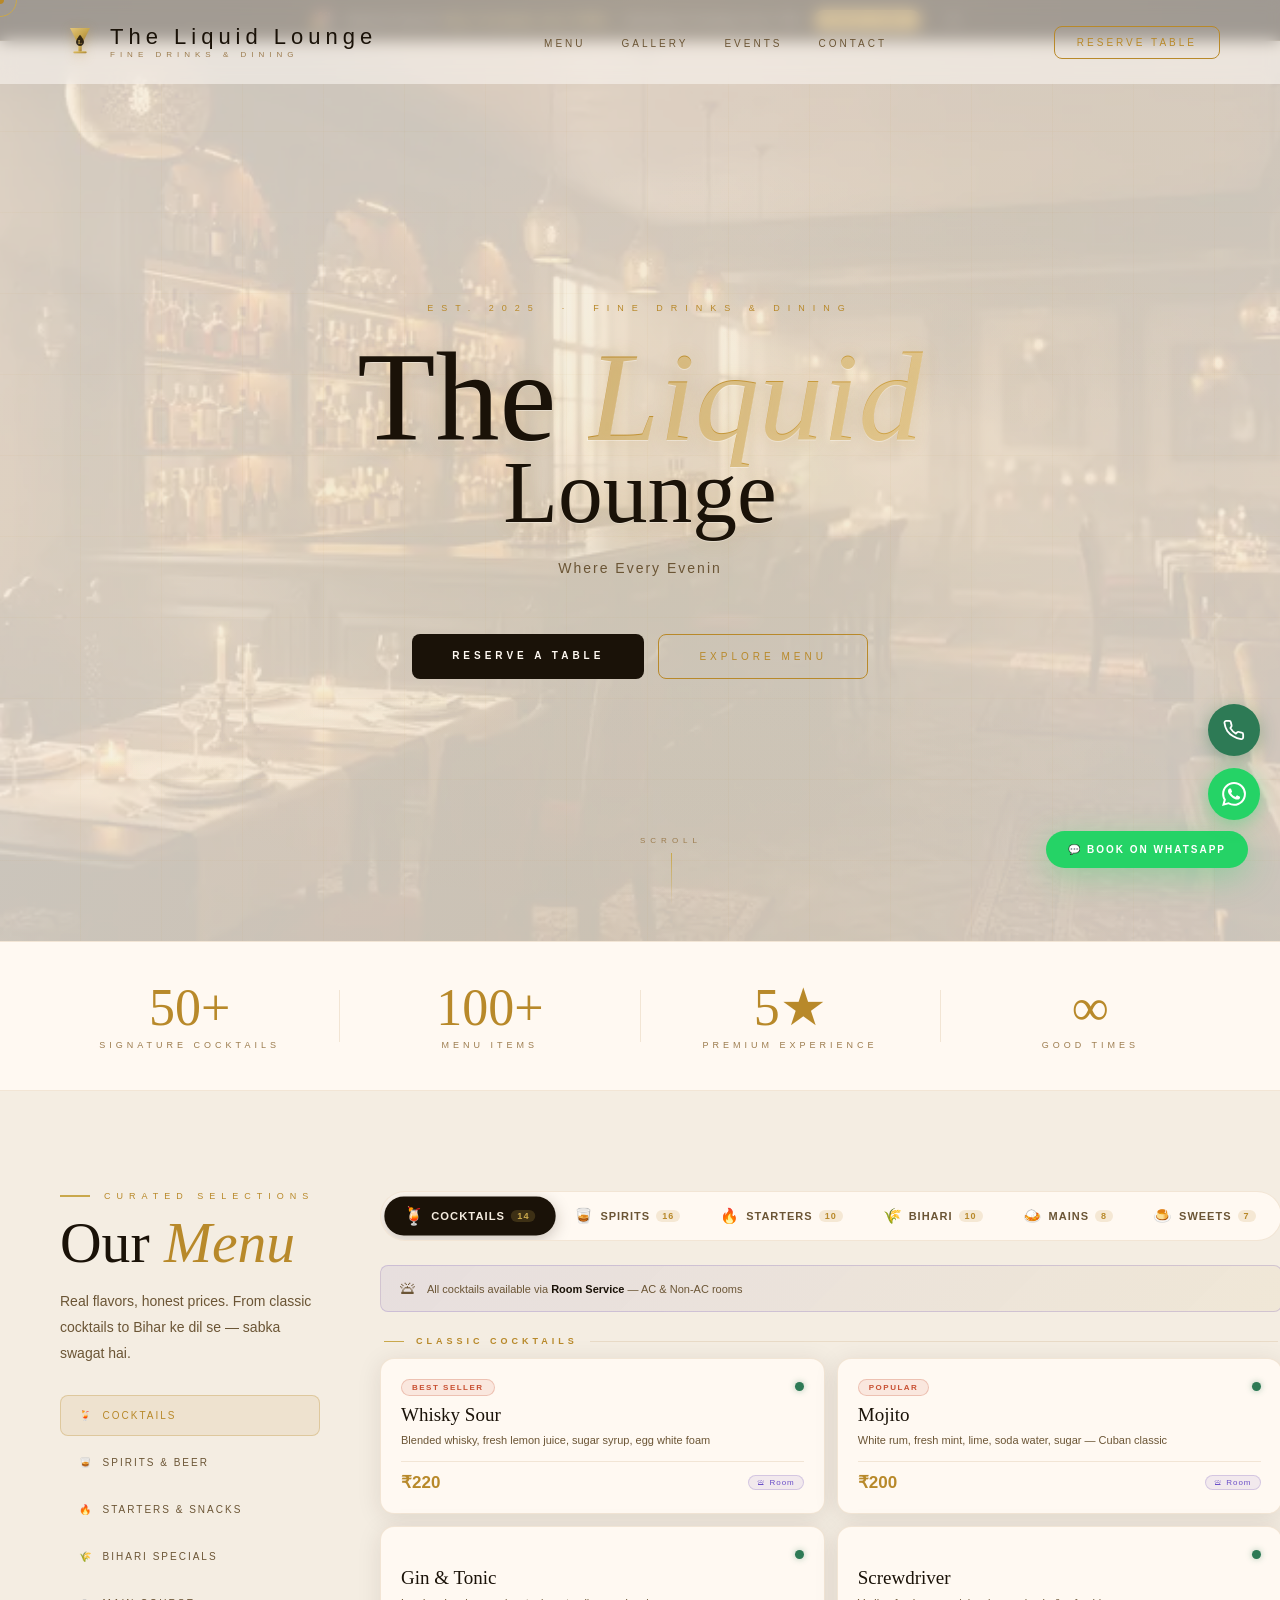
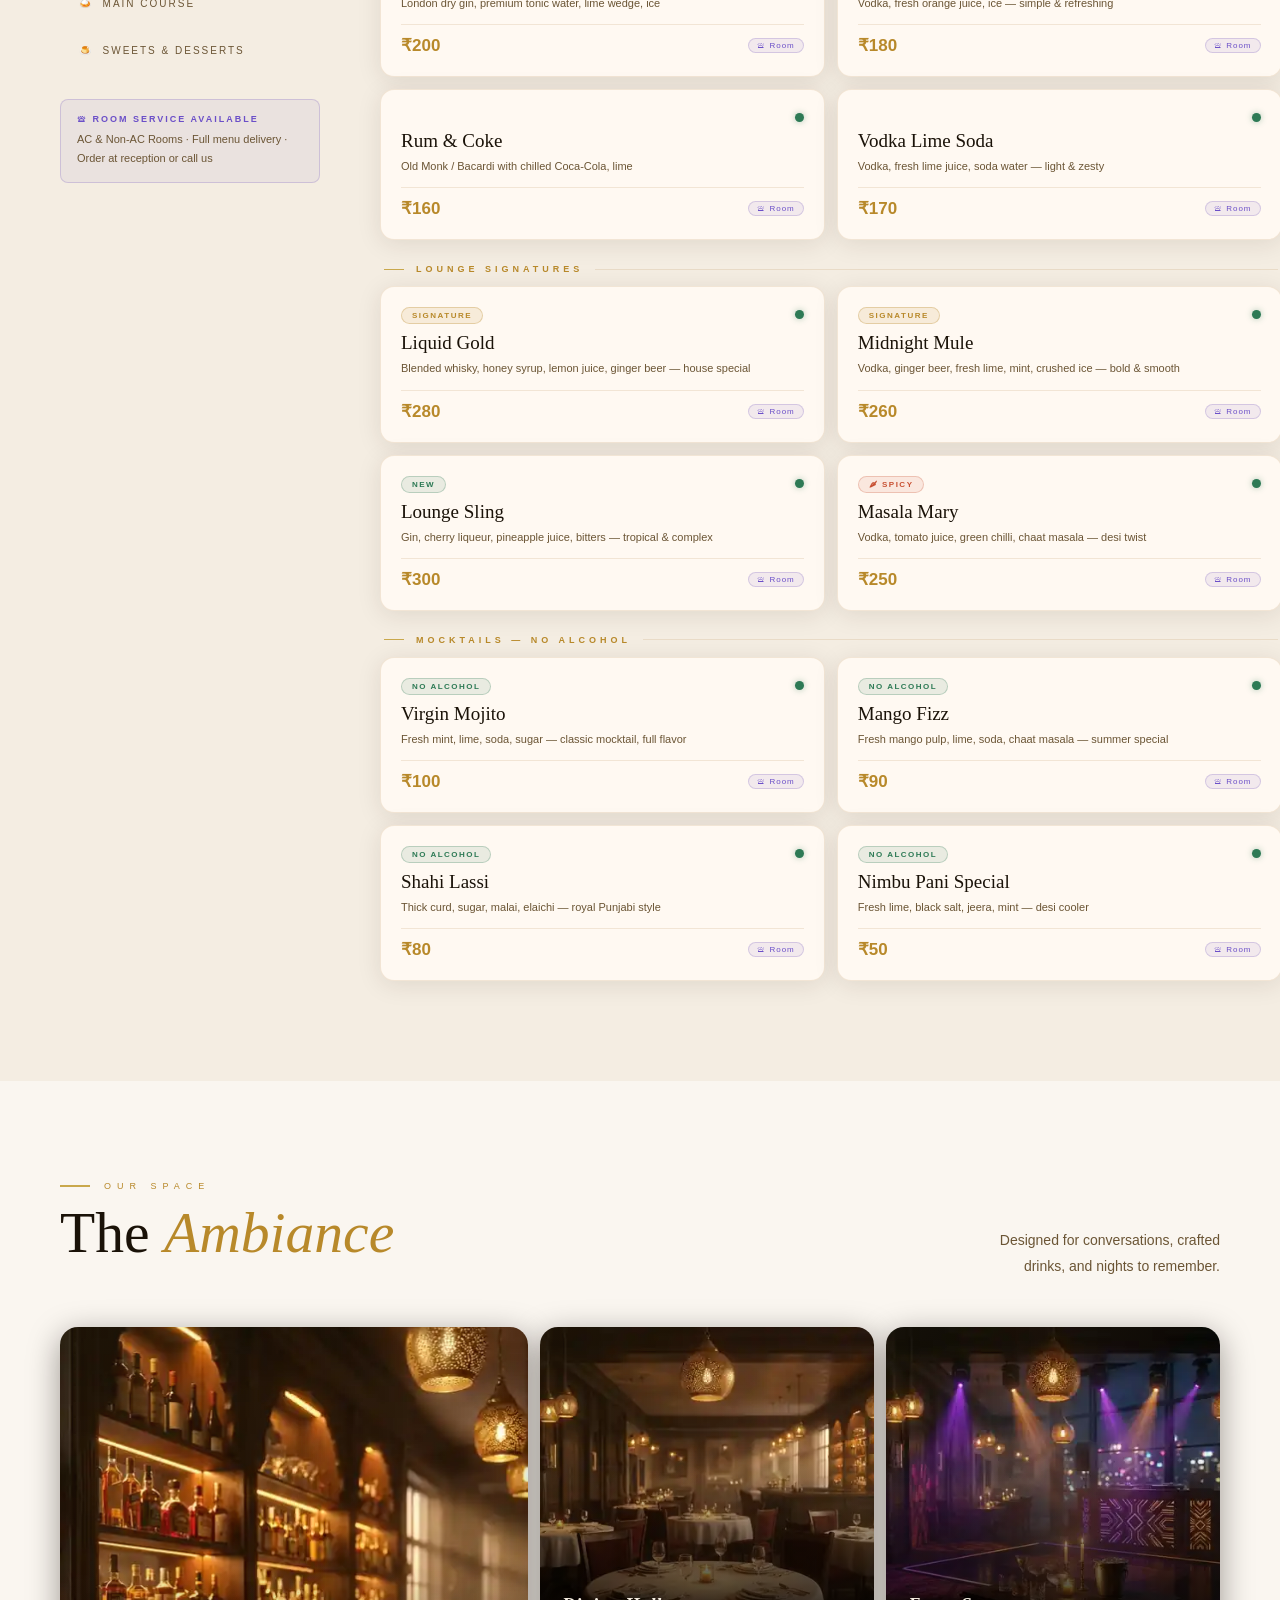
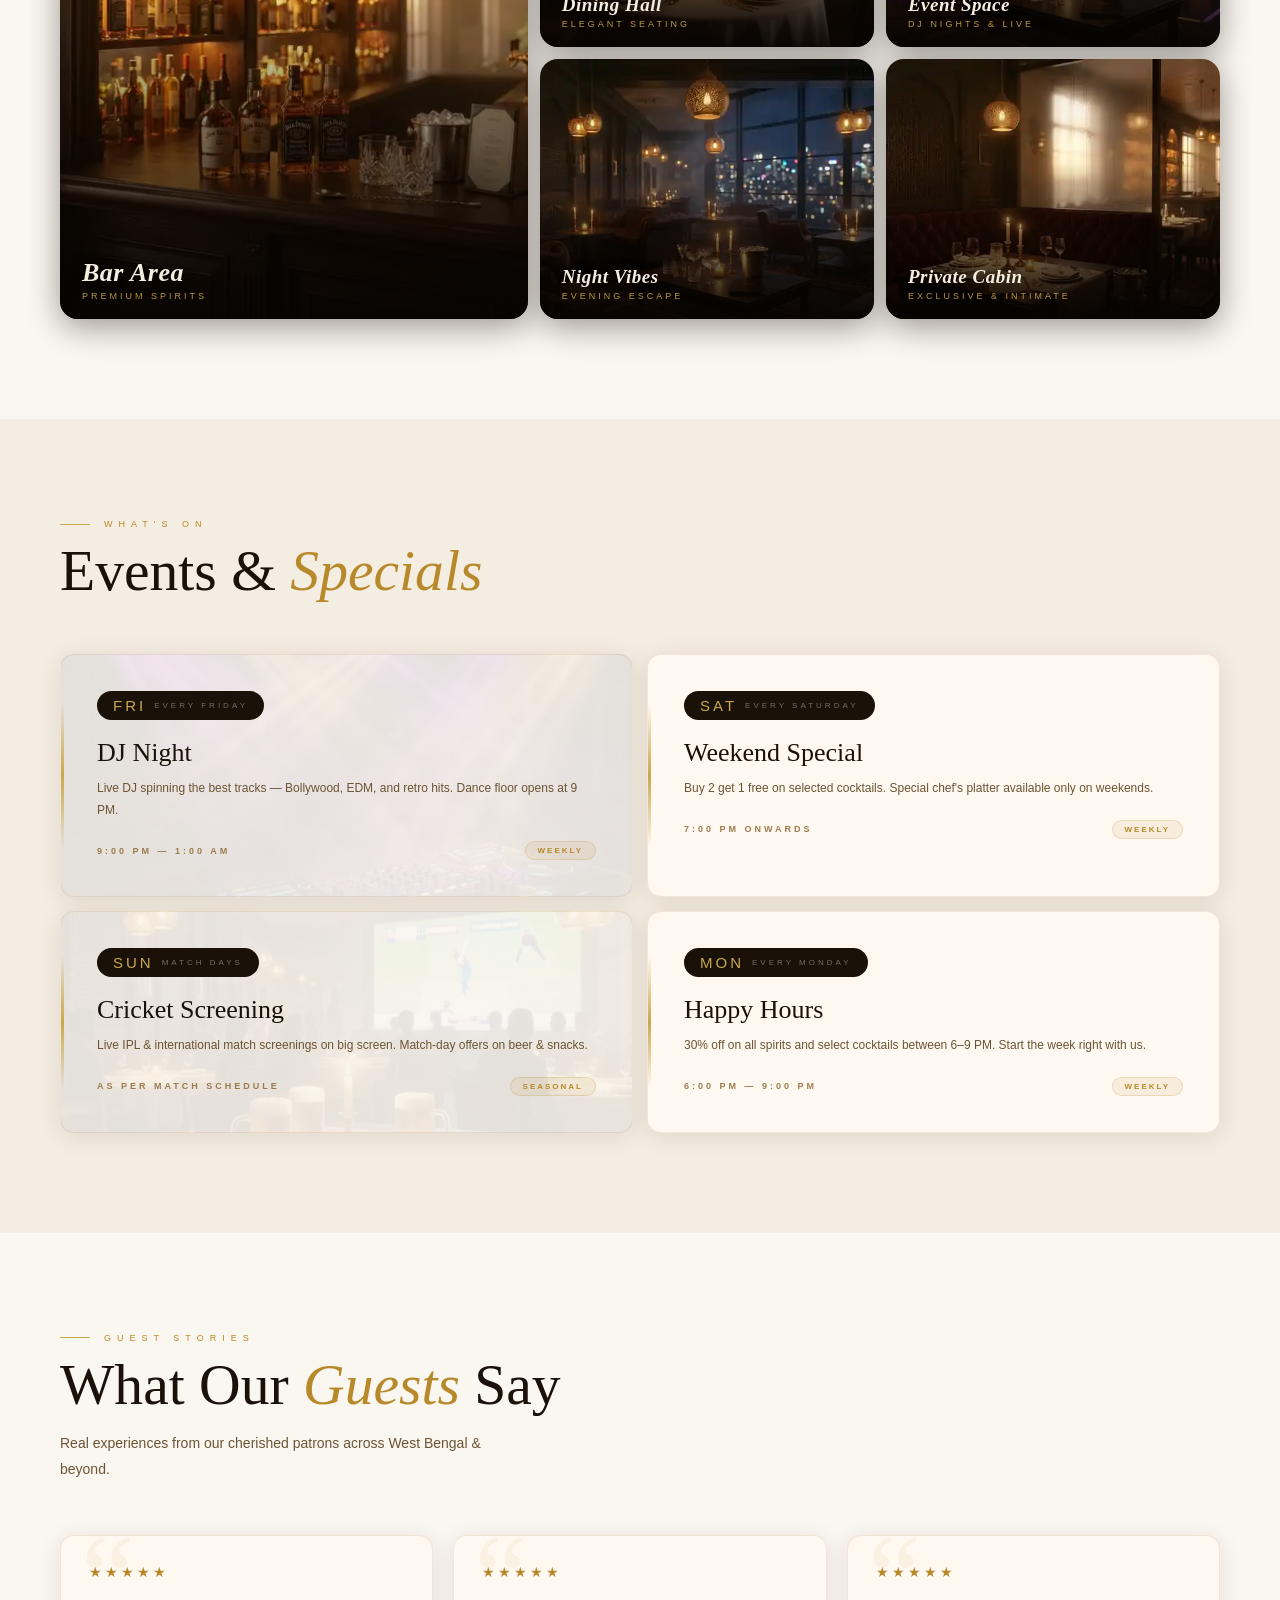
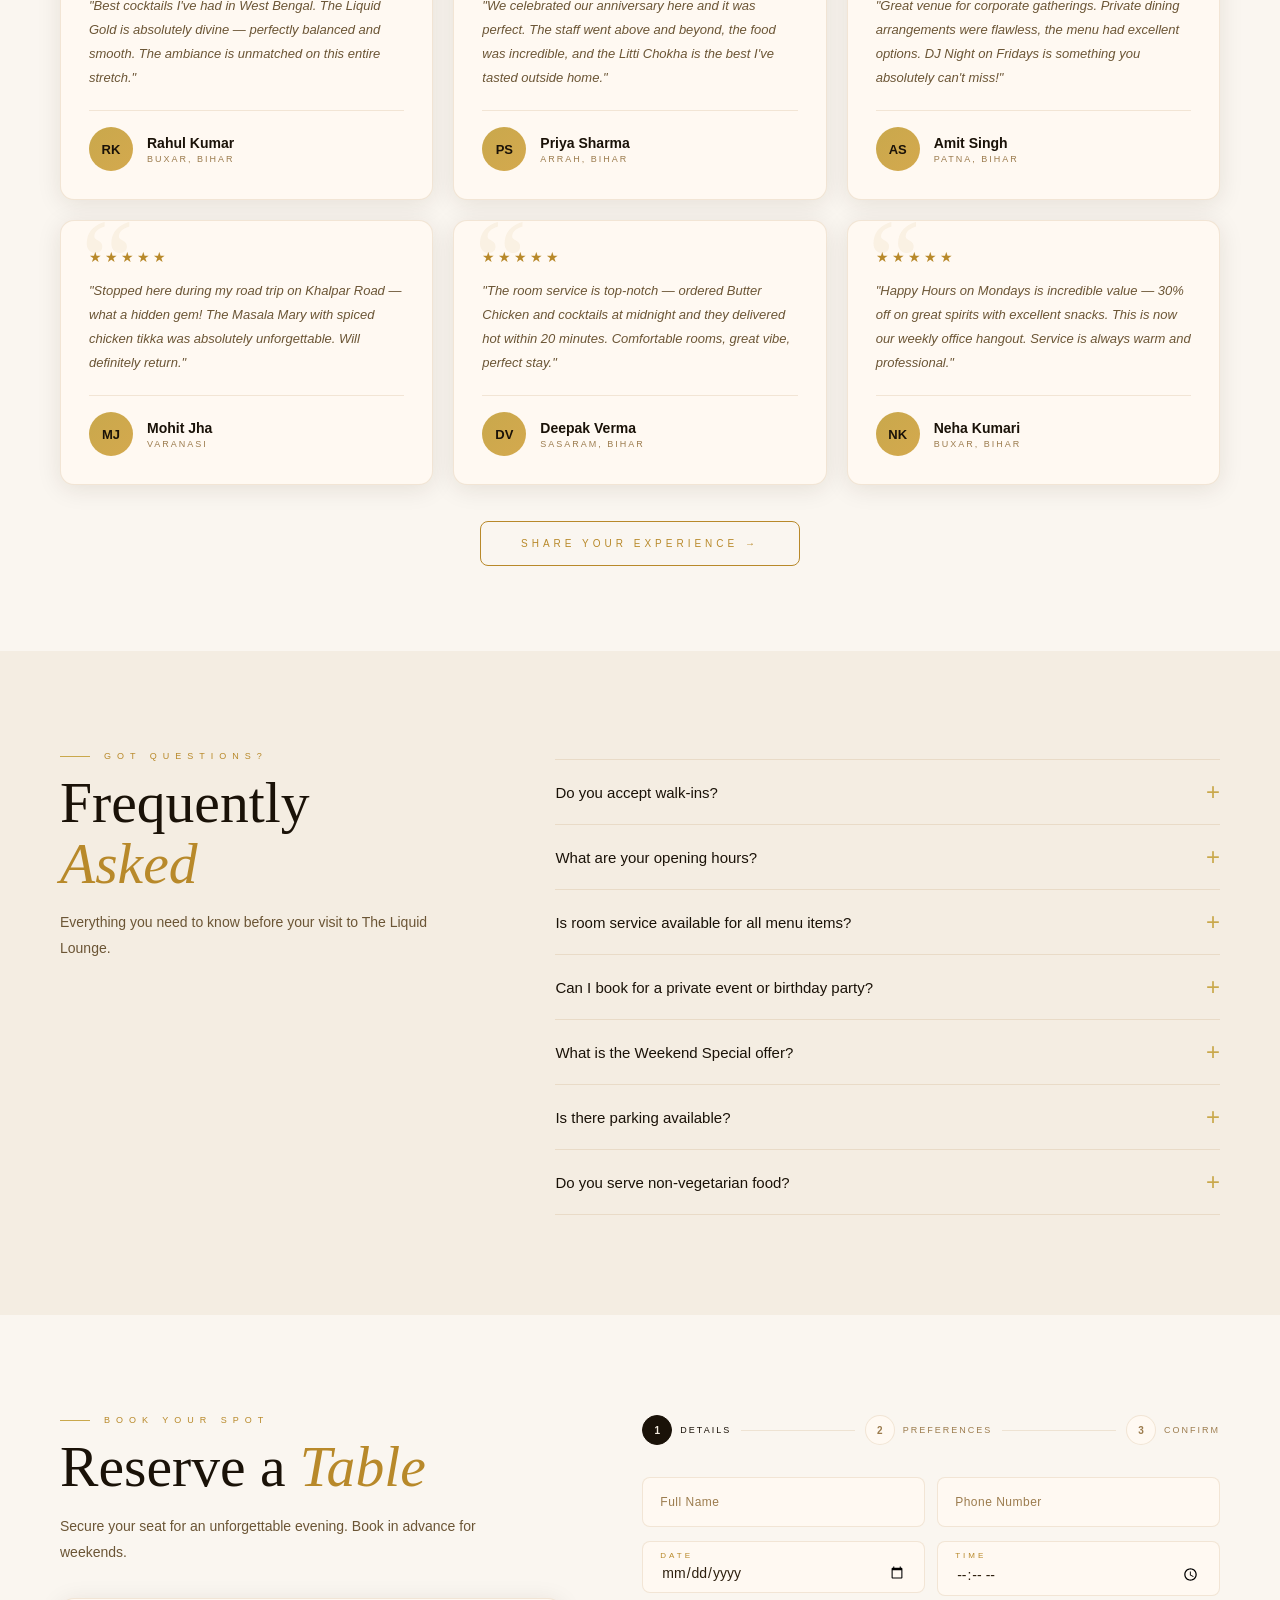
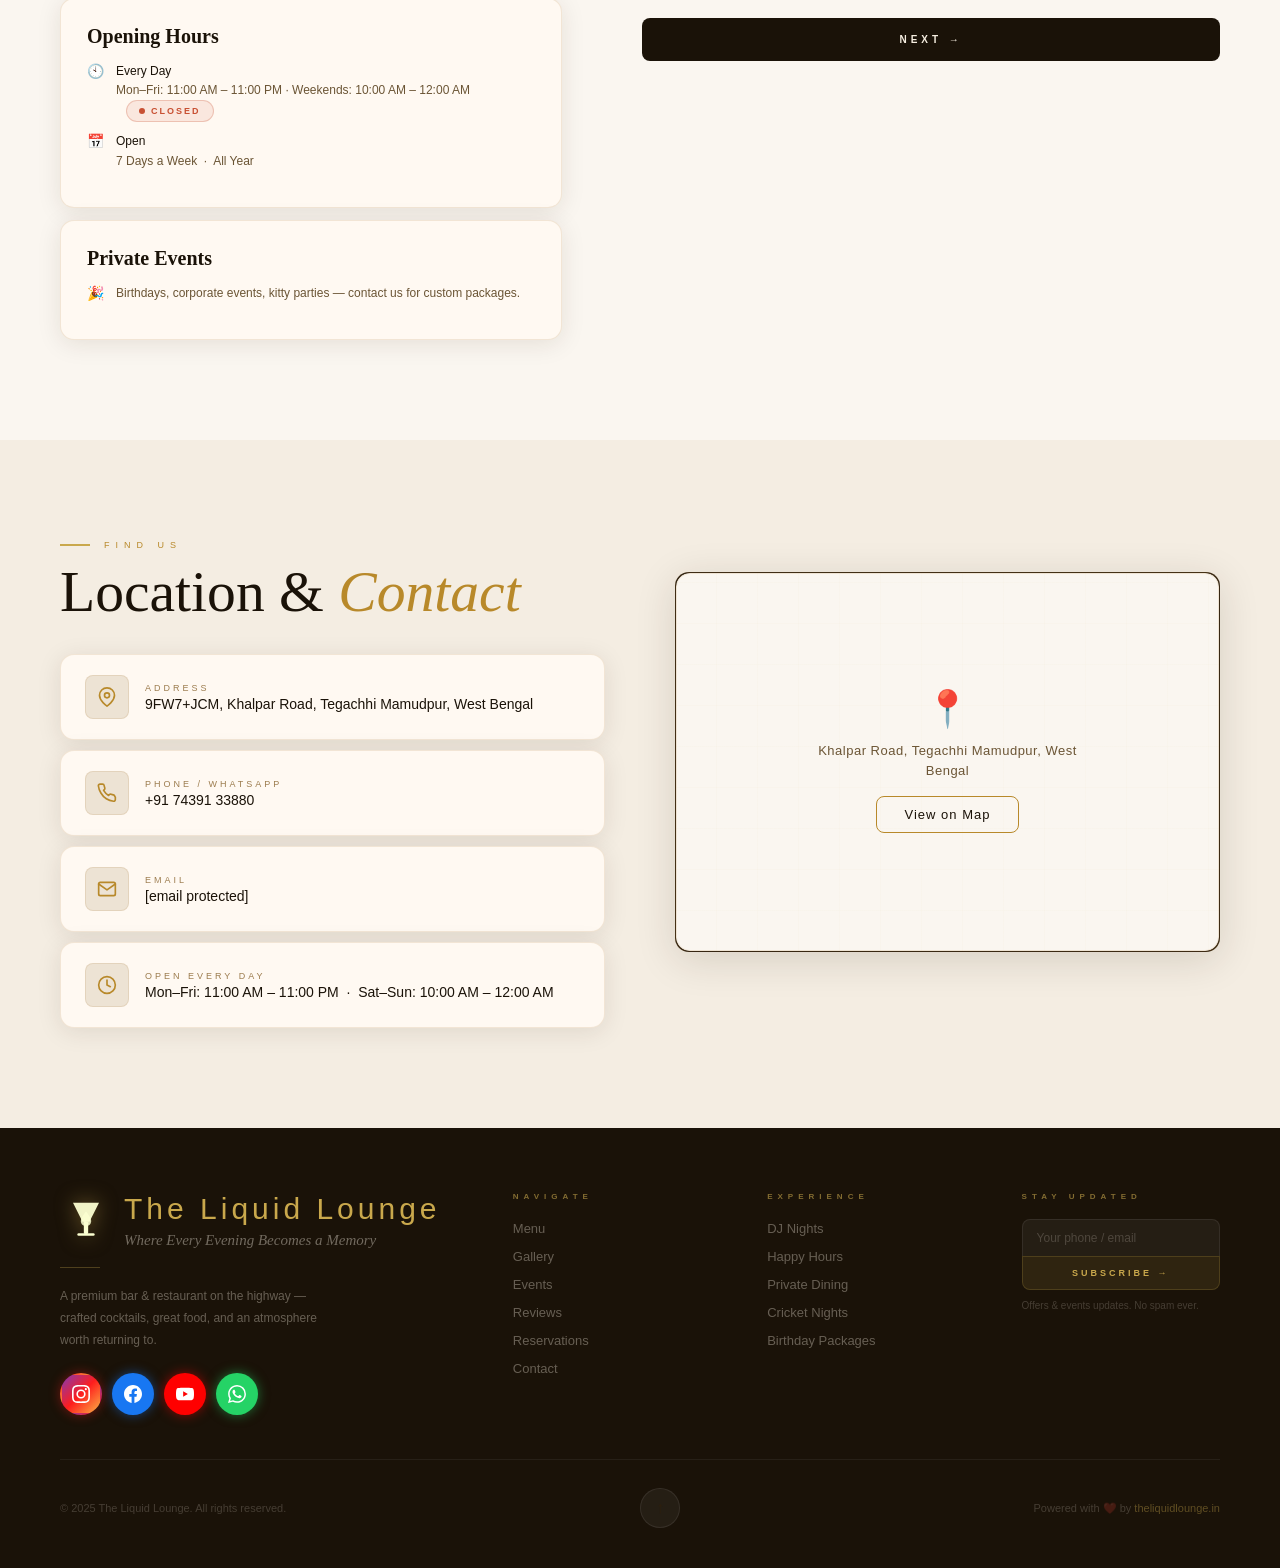
==== commit 149957ed: "fix: missing assets, gallery lazy load, map click-to-load, image perf, font DNS prefetch Agent-Logs-" ====
--- a/index.html
+++ b/index.html
@@ -18,14 +18,15 @@
 <link rel="dns-prefetch" href="https://www.googletagmanager.com"/>
 <!-- ─── Viewport & Basics ─────────────────────────────────────────────── -->
 <meta name="viewport" content="width=device-width, initial-scale=1.0"/>
+<meta http-equiv="x-dns-prefetch-control" content="on"/>
 <meta name="description" content="The Liquid Lounge — Premium bar &amp; dining on the highway. Crafted cocktails, great food, DJ nights. Reserve your table today."/>
 <meta name="keywords" content="bar West Bengal, restaurant West Bengal, cocktails, DJ nights, fine dining, The Liquid Lounge, lounge bar, premium bar West Bengal"/>
 <meta name="robots" content="index, follow"/>
 <meta name="author" content="The Liquid Lounge"/>
 <link rel="canonical" href="https://theliquidlounge.in"/>
 <!-- ─── Favicon & App Icons ───────────────────────────────────────────── -->
-<link rel="icon" type="image/png" href="/favicon.png"/>
-<link rel="apple-touch-icon" href="/icons/icon-152.png"/>
+<link rel="icon" type="image/svg+xml" href="data:image/svg+xml,%3Csvg xmlns='http://www.w3.org/2000/svg' width='32' height='32' viewBox='0 0 32 32'%3E%3Ccircle cx='16' cy='16' r='14' fill='%23b8892a'/%3E%3C/svg%3E"/>
+<link rel="apple-touch-icon" href="/assets/images/logo.svg"/>
 <!-- ─── Open Graph ────────────────────────────────────────────────────── -->
 <meta property="og:title" content="The Liquid Lounge — Fine Drinks &amp; Dining"/>
 <meta property="og:description" content="Premium bar &amp; restaurant in West Bengal. Crafted cocktails, great food, DJ nights. Reserve your table today!"/>
@@ -156,7 +157,7 @@
 <!-- NAV -->
 <nav id="nav">
   <a href="#hero" class="nl" style="display:flex;align-items:center;gap:10px;text-decoration:none;">
-    <img src="/assets/images/logo.svg" alt="The Liquid Lounge" width="40" height="40" style="height:40px;filter:drop-shadow(0 2px 6px rgba(184,137,42,0.4));"/>
+    <img src="/assets/images/logo.svg" alt="The Liquid Lounge" width="40" height="40" decoding="async" style="height:40px;filter:drop-shadow(0 2px 6px rgba(184,137,42,0.4));"/>
     <div>
       <div class="nl-m">The Liquid Lounge</div>
       <span class="nl-s">Fine Drinks &amp; Dining</span>
@@ -422,23 +423,23 @@
   </div>
   <div class="g-grid">
     <div class="gi gi1">
-      <div class="g-in ga" style="background:url('/assets/images/gallery-1.webp') center/cover no-repeat;"><div class="g-sh"></div><div class="g-dot"></div><div class="g-dot"></div></div><div class="g-bot"></div><div class="g-info"><span class="g-lbl">Bar Area</span><span class="g-sub">Premium Spirits</span></div>
+      <div class="g-in ga" data-bg="url('/assets/images/gallery-1.webp') center/cover no-repeat"><div class="g-sh"></div><div class="g-dot"></div><div class="g-dot"></div></div><div class="g-bot"></div><div class="g-info"><span class="g-lbl">Bar Area</span><span class="g-sub">Premium Spirits</span></div>
       <div class="g-ov"></div><div class="g-cap"><div class="g-ct">View Bar →</div><div class="g-cs">Premium Spirits Collection</div></div>
     </div>
     <div class="gi gi2">
-      <div class="g-in gb" style="background:url('/assets/images/gallery-2.webp') center/cover no-repeat;"><div class="g-sh"></div><div class="g-bot"></div><div class="g-info"><span class="g-lbl">Dining Hall</span><span class="g-sub">Elegant Seating</span></div></div>
+      <div class="g-in gb" data-bg="url('/assets/images/gallery-2.webp') center/cover no-repeat"><div class="g-sh"></div><div class="g-bot"></div><div class="g-info"><span class="g-lbl">Dining Hall</span><span class="g-sub">Elegant Seating</span></div></div>
       <div class="g-ov"></div><div class="g-cap"><div class="g-ct">Dining →</div><div class="g-cs">Elegant Seating for All</div></div>
     </div>
     <div class="gi gi3">
-      <div class="g-in gc" style="background:url('/assets/images/gallery-3.webp') center/cover no-repeat;"><div class="g-sh"></div><div class="g-bot"></div><div class="g-info"><span class="g-lbl">Event Space</span><span class="g-sub">DJ Nights & Live</span></div></div>
+      <div class="g-in gc" data-bg="url('/assets/images/gallery-3.webp') center/cover no-repeat"><div class="g-sh"></div><div class="g-bot"></div><div class="g-info"><span class="g-lbl">Event Space</span><span class="g-sub">DJ Nights & Live</span></div></div>
       <div class="g-ov"></div><div class="g-cap"><div class="g-ct">Events →</div><div class="g-cs">DJ Nights & Live Events</div></div>
     </div>
     <div class="gi gi4">
-      <div class="g-in gd" style="background:url('/assets/images/gallery-4.webp') center/cover no-repeat;"><div class="g-sh"></div><div class="g-bot"></div><div class="g-info"><span class="g-lbl">Night Vibes</span><span class="g-sub">Evening Escape</span></div></div>
+      <div class="g-in gd" data-bg="url('/assets/images/gallery-4.webp') center/cover no-repeat"><div class="g-sh"></div><div class="g-bot"></div><div class="g-info"><span class="g-lbl">Night Vibes</span><span class="g-sub">Evening Escape</span></div></div>
       <div class="g-ov"></div><div class="g-cap"><div class="g-ct">Nightlife →</div><div class="g-cs">The Perfect Evening Escape</div></div>
     </div>
     <div class="gi gi5">
-      <div class="g-in ge" style="background:url('/assets/images/gallery-5.webp') center/cover no-repeat;"><div class="g-sh"></div><div class="g-bot"></div><div class="g-info"><span class="g-lbl">Private Cabin</span><span class="g-sub">Exclusive & Intimate</span></div></div>
+      <div class="g-in ge" data-bg="url('/assets/images/gallery-5.webp') center/cover no-repeat"><div class="g-sh"></div><div class="g-bot"></div><div class="g-info"><span class="g-lbl">Private Cabin</span><span class="g-sub">Exclusive & Intimate</span></div></div>
       <div class="g-ov"></div><div class="g-cap"><div class="g-ct">Private →</div><div class="g-cs">Exclusive & Intimate</div></div>
     </div>
   </div>
@@ -645,15 +646,11 @@
     </div>
     <div>
       <div class="map-box rv">
-        <iframe
-          src="https://maps.google.com/maps?q=9FW7%2BJCM+Khalpar+Road+Tegachhi+Mamudpur+West+Bengal&z=15&output=embed"
-          width="100%" height="100%"
-          frameborder="0"
-          allowfullscreen
-          loading="lazy"
-          title="The Liquid Lounge Location — Khalpar Road, Tegachhi Mamudpur, West Bengal"
-          referrerpolicy="no-referrer-when-downgrade">
-        </iframe>
+        <div class="map-placeholder">
+          <span class="map-pin">📍</span>
+          <p>Khalpar Road, Tegachhi Mamudpur, West Bengal</p>
+          <button class="map-load-btn" onclick="loadMap(this)">View on Map</button>
+        </div>
       </div>
     </div>
   </div>
@@ -667,7 +664,7 @@
   <div class="ft-m">
     <div>
       <div style="display:flex;align-items:center;gap:12px;margin-bottom:6px;">
-        <img src="/assets/images/logo.svg" alt="TLL" style="height:52px;width:auto;filter:brightness(0) invert(1) sepia(1) saturate(3) hue-rotate(5deg) drop-shadow(0 0 10px rgba(201,168,76,0.5));" loading="lazy"/>
+        <img src="/assets/images/logo.svg" alt="TLL" decoding="async" style="height:52px;width:auto;filter:brightness(0) invert(1) sepia(1) saturate(3) hue-rotate(5deg) drop-shadow(0 0 10px rgba(201,168,76,0.5));" loading="lazy"/>
         <div>
           <div class="ft-lo">The Liquid Lounge</div>
           <div class="ft-tg">Where Every Evening Becomes a Memory</div>
--- a/assets/css/main.css
+++ b/assets/css/main.css
@@ -470,3 +470,10 @@
   .ann-inner{flex-direction:column;gap:8px;padding:10px 16px;}
   .ann-txt{font-size:10px;}
 }
+
+/* MAP PLACEHOLDER */
+.map-placeholder{display:flex;flex-direction:column;align-items:center;justify-content:center;gap:14px;width:100%;height:100%;background:var(--bg);border:1.5px solid var(--glass-b);border-radius:var(--r);color:var(--dark);text-align:center;padding:32px 24px;}
+.map-placeholder p{font-size:13px;color:var(--text2);letter-spacing:.5px;line-height:1.6;max-width:260px;}
+.map-pin{font-size:36px;line-height:1;}
+.map-load-btn{background:var(--bg);color:var(--dark);border:1.5px solid var(--gold);border-radius:var(--rs);padding:10px 28px;font-family:'DM Sans',sans-serif;font-size:13px;font-weight:500;letter-spacing:1px;cursor:pointer;transition:background .25s,color .25s;}
+.map-load-btn:hover{background:var(--gold);color:var(--bg);}
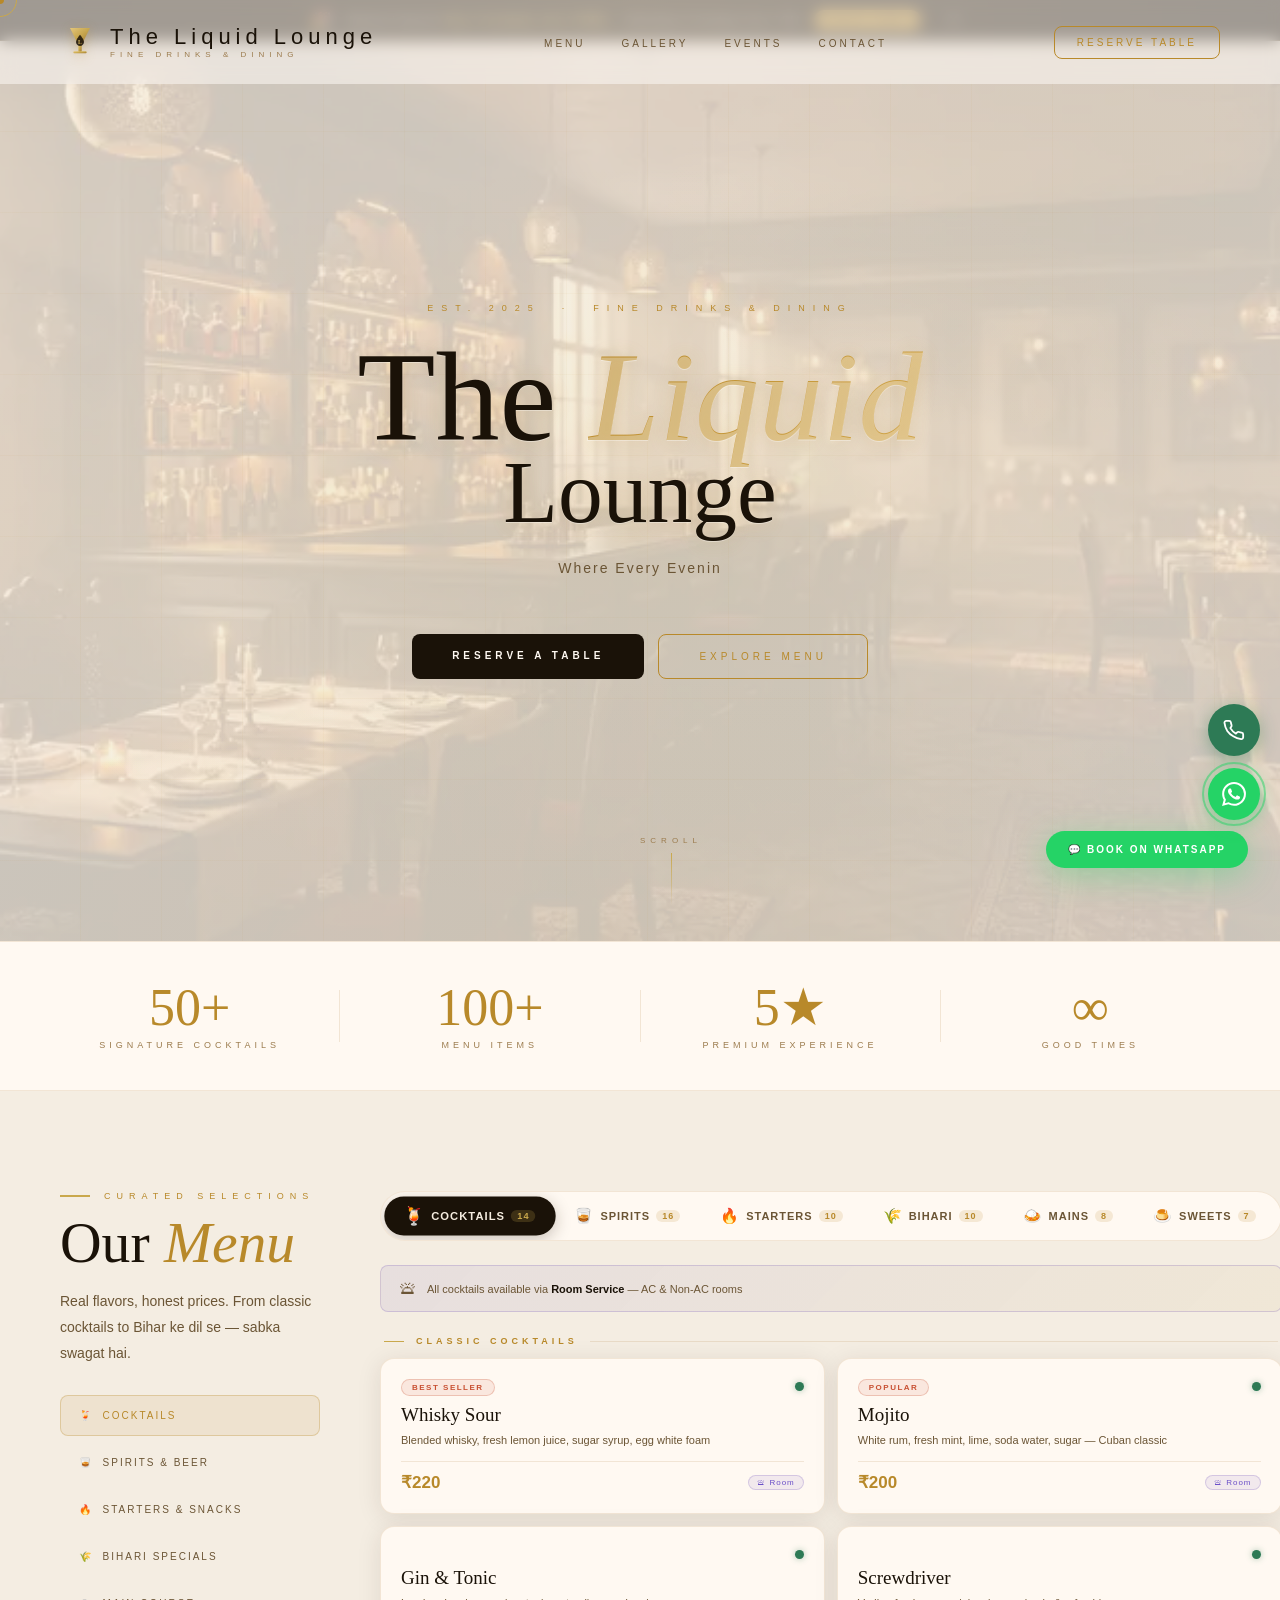
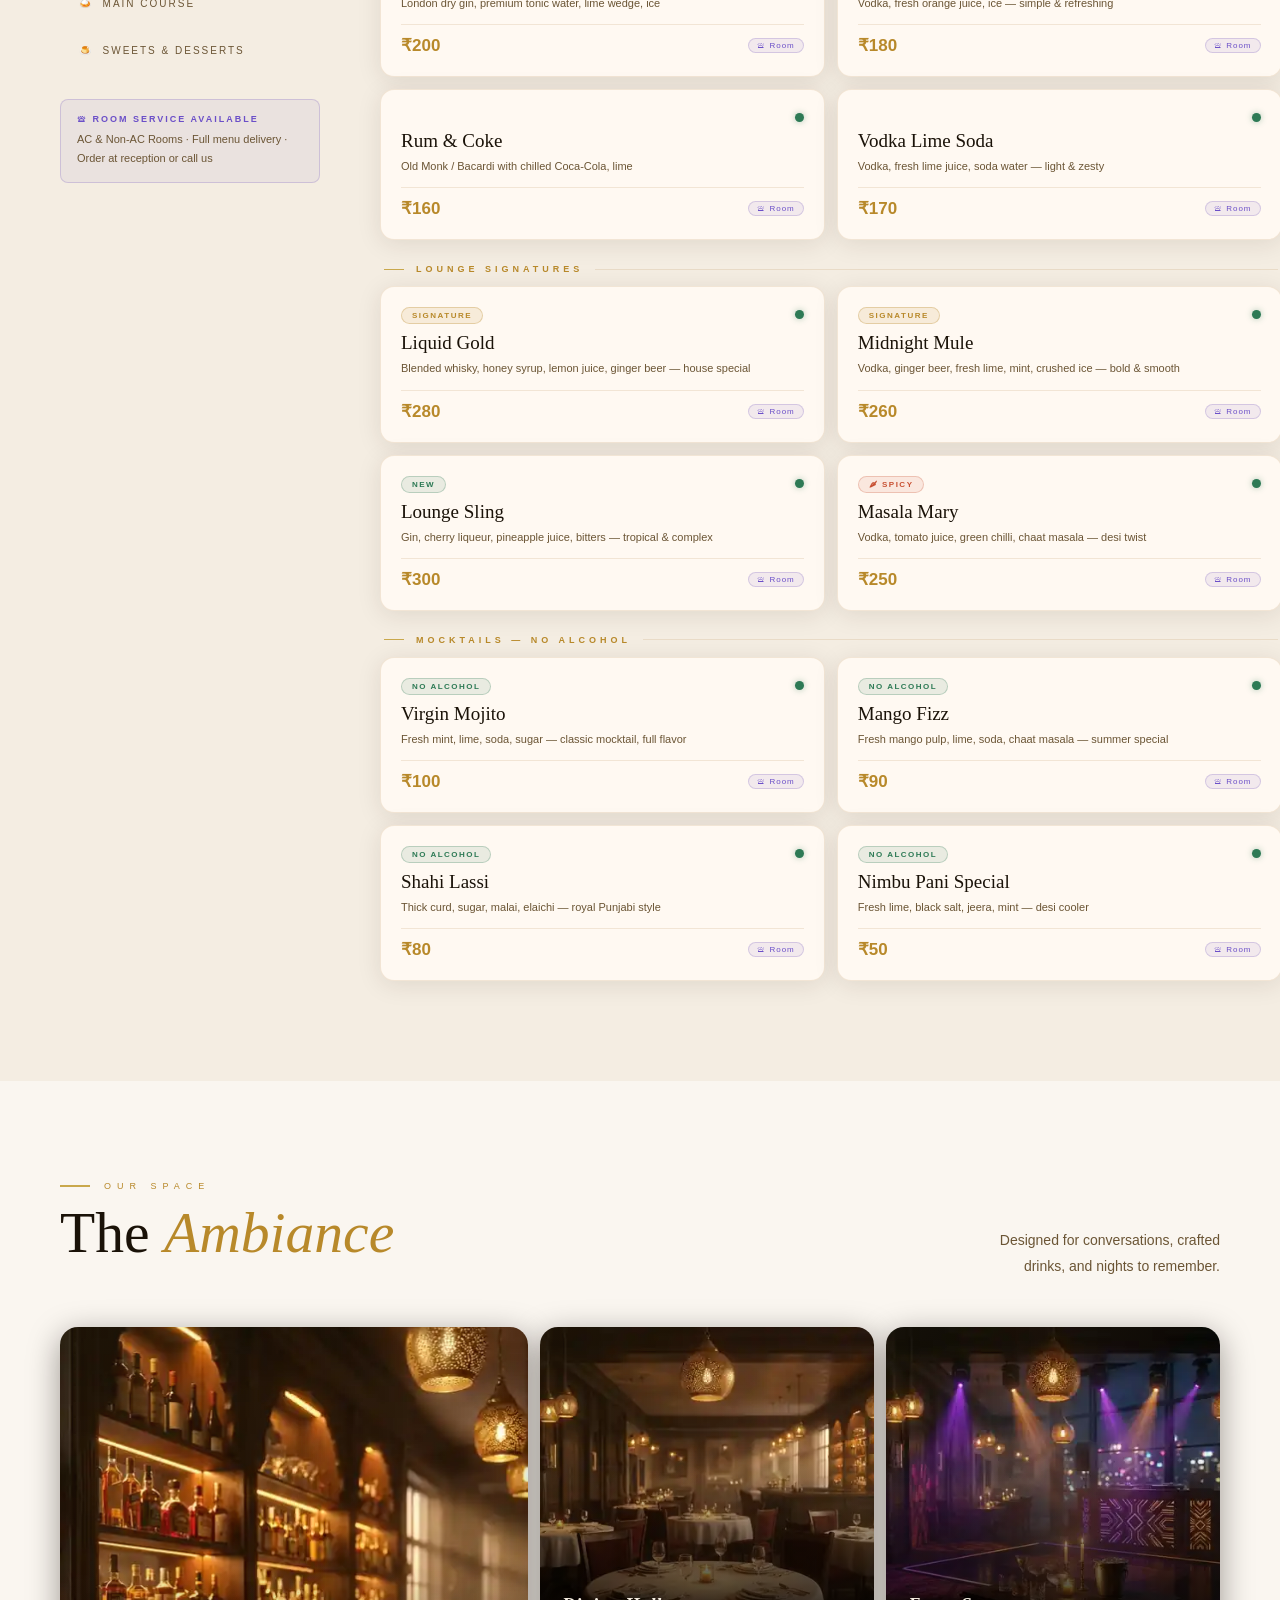
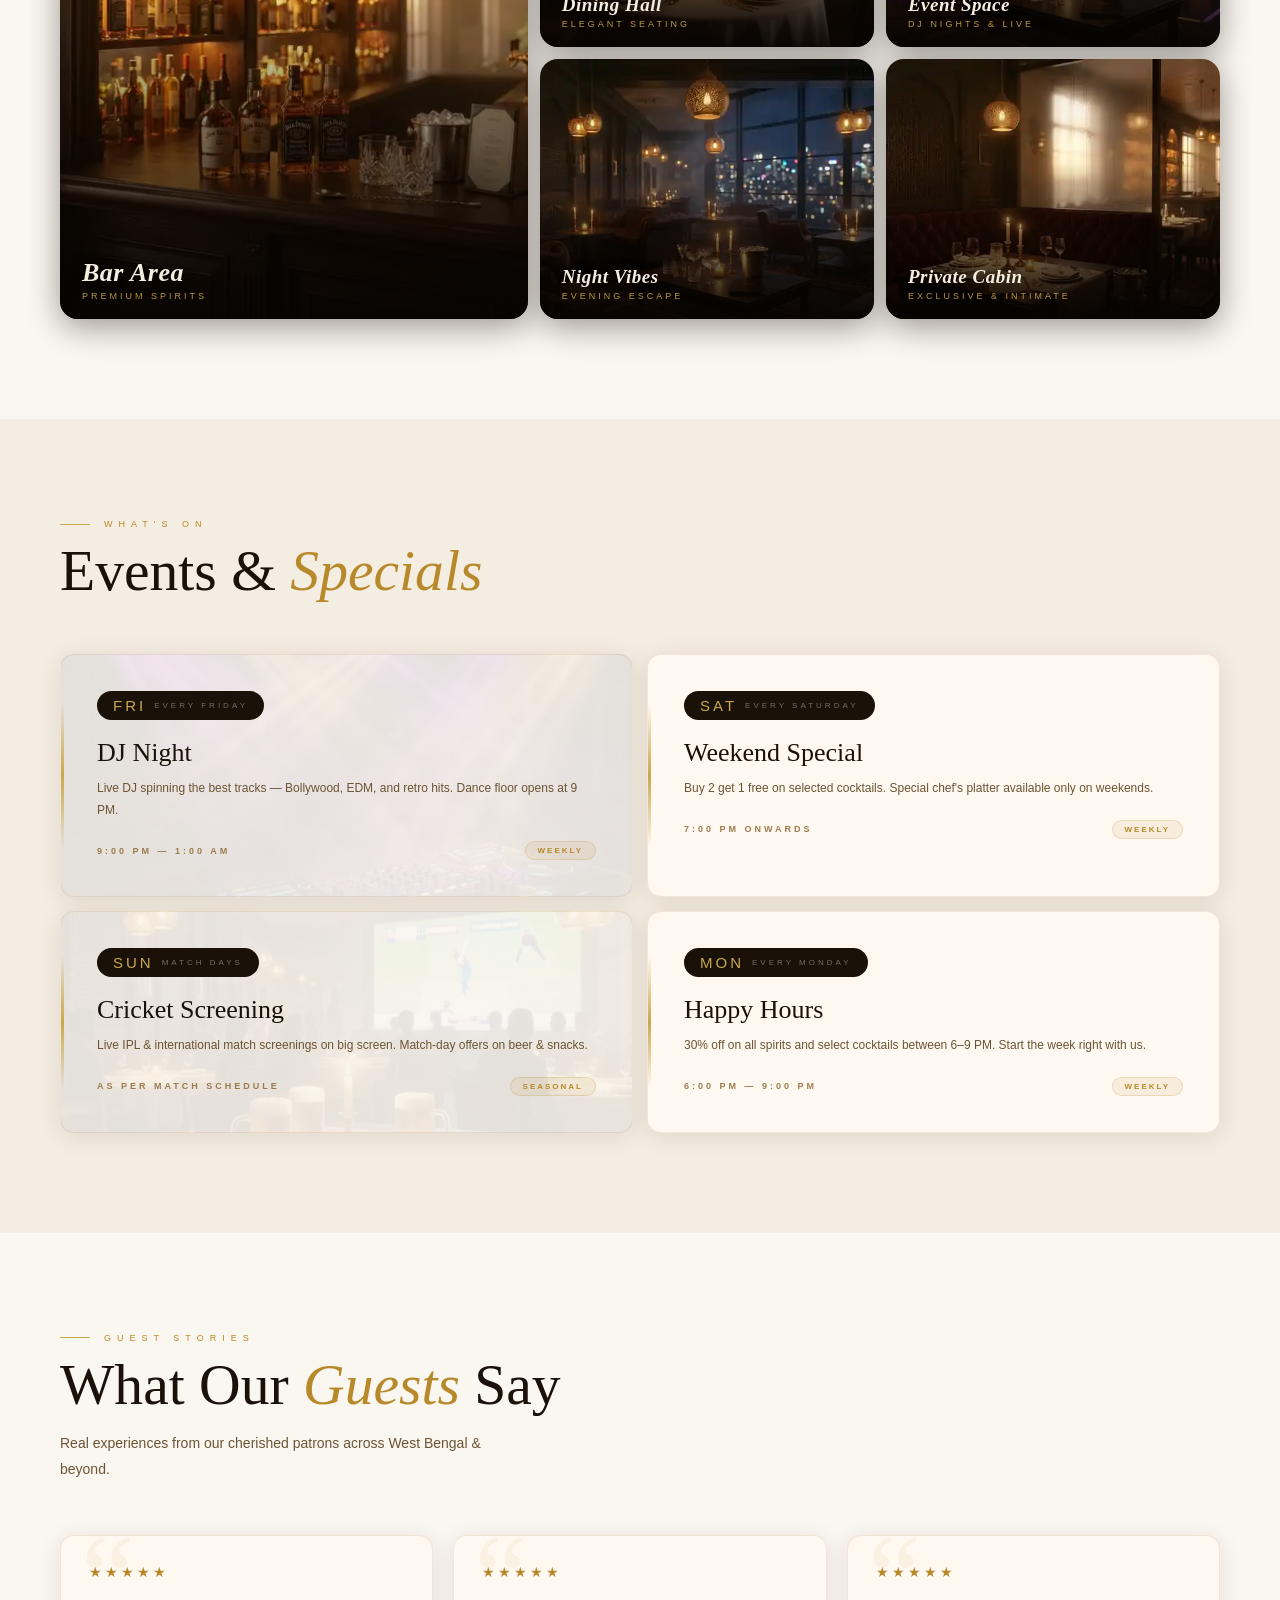
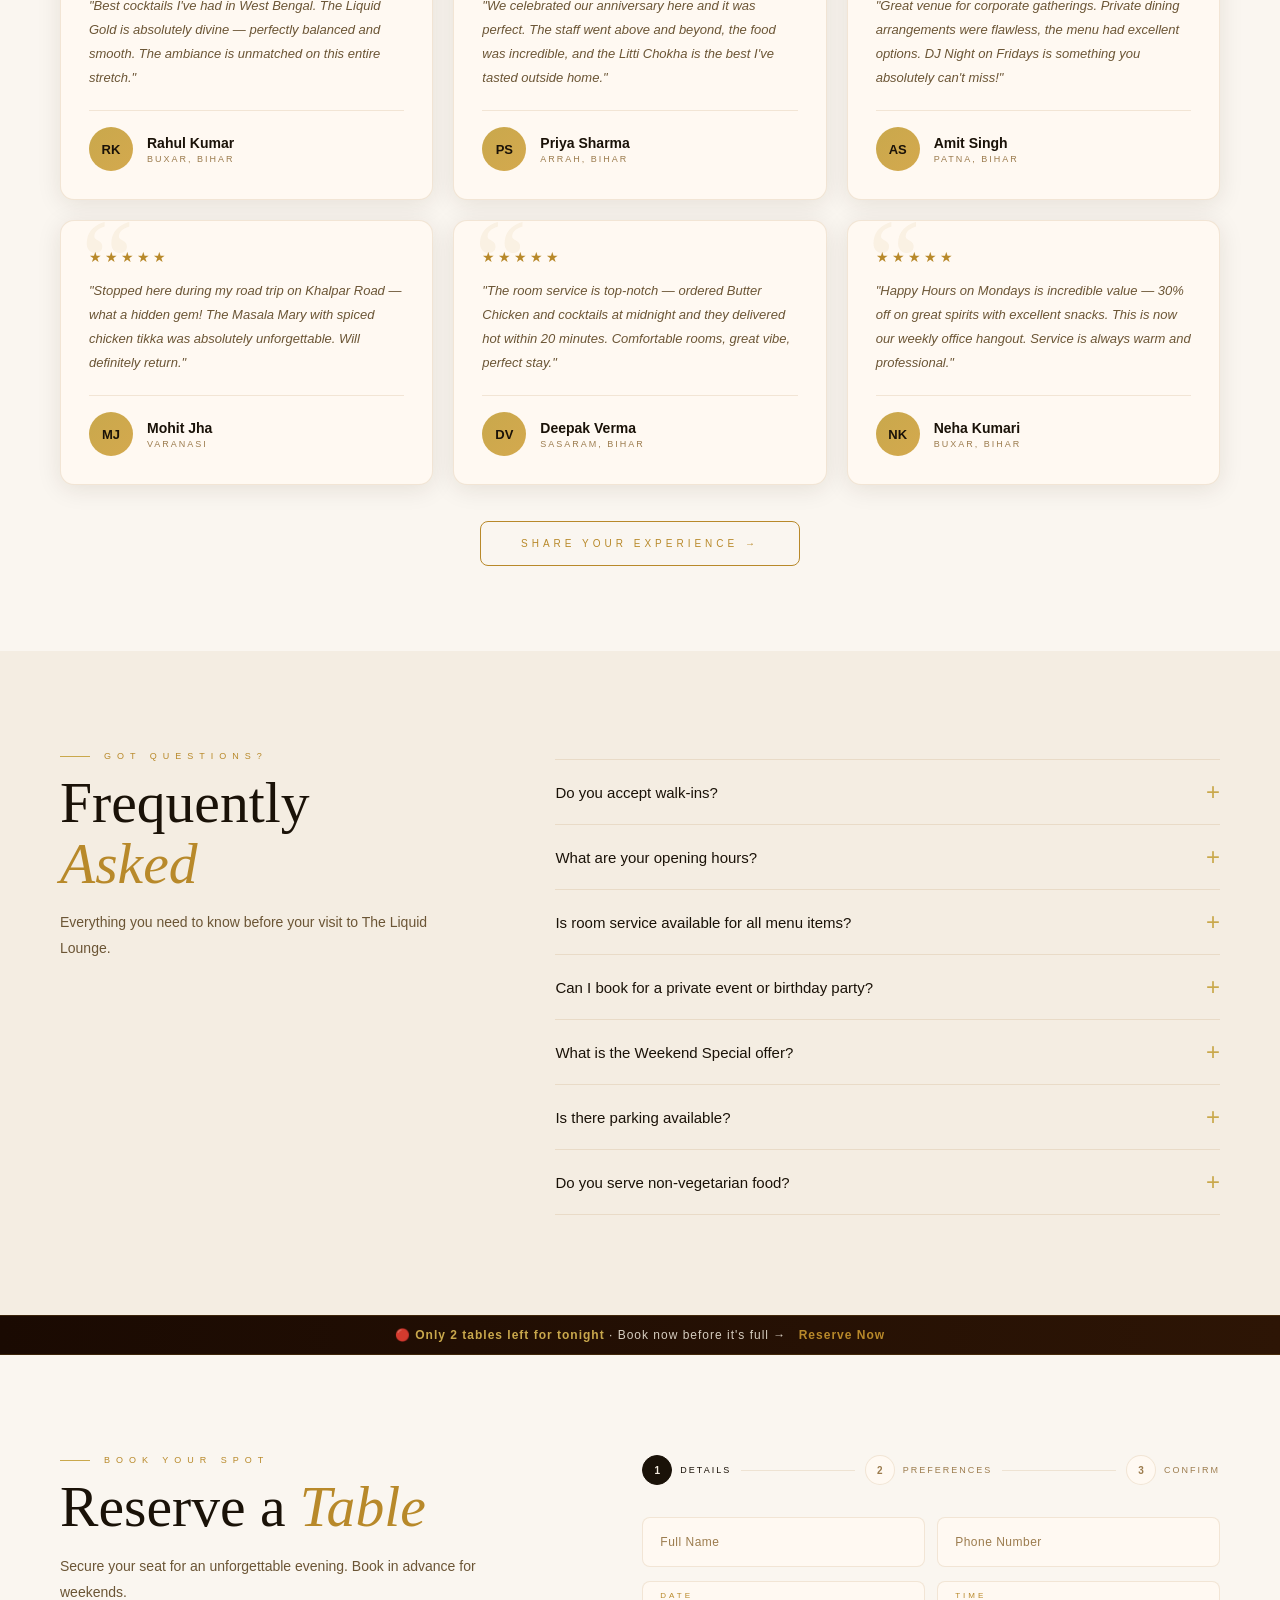
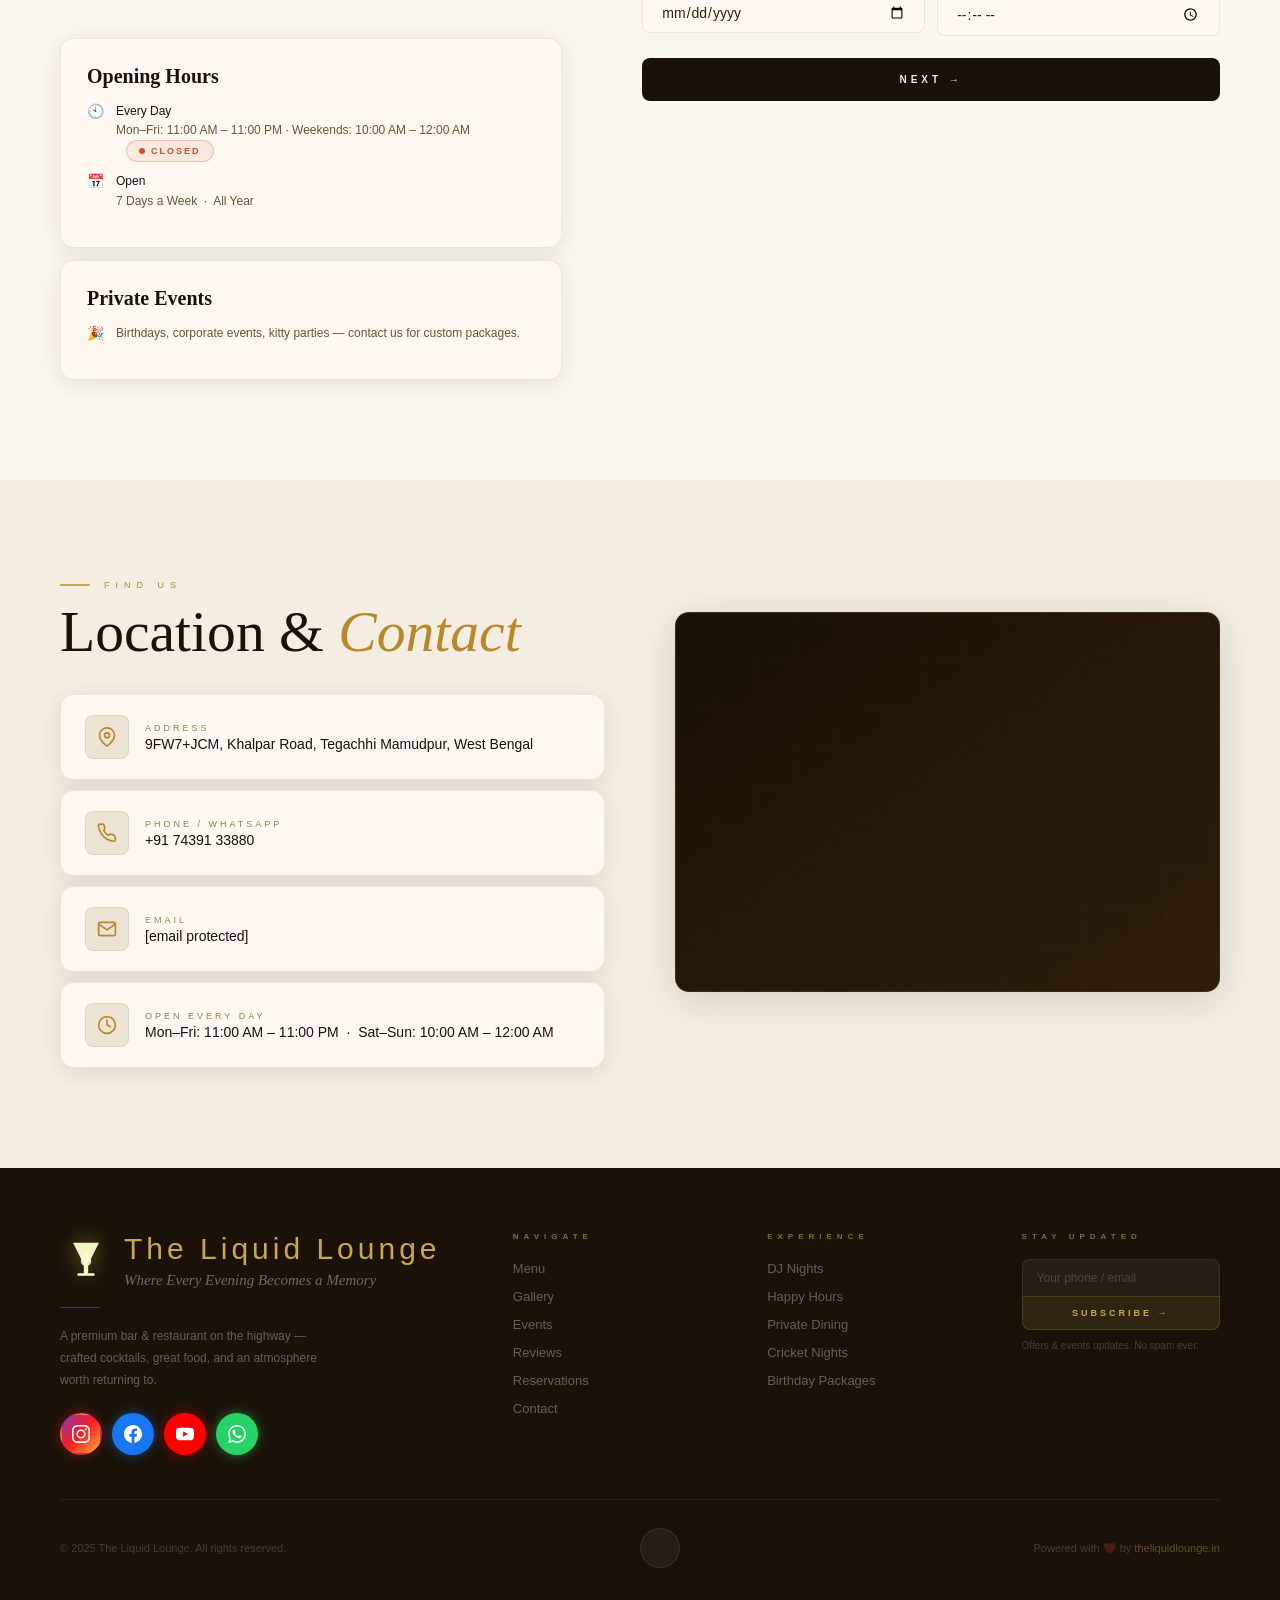
==== commit 5e13dfd5: "feat: add exit intent popup, scarcity bar, and WhatsApp FAB upgrade Agent-Logs-Url: https://github.c" ====
--- a/index.html
+++ b/index.html
@@ -18,15 +18,14 @@
 <link rel="dns-prefetch" href="https://www.googletagmanager.com"/>
 <!-- ─── Viewport & Basics ─────────────────────────────────────────────── -->
 <meta name="viewport" content="width=device-width, initial-scale=1.0"/>
-<meta http-equiv="x-dns-prefetch-control" content="on"/>
 <meta name="description" content="The Liquid Lounge — Premium bar &amp; dining on the highway. Crafted cocktails, great food, DJ nights. Reserve your table today."/>
 <meta name="keywords" content="bar West Bengal, restaurant West Bengal, cocktails, DJ nights, fine dining, The Liquid Lounge, lounge bar, premium bar West Bengal"/>
 <meta name="robots" content="index, follow"/>
 <meta name="author" content="The Liquid Lounge"/>
 <link rel="canonical" href="https://theliquidlounge.in"/>
 <!-- ─── Favicon & App Icons ───────────────────────────────────────────── -->
-<link rel="icon" type="image/svg+xml" href="data:image/svg+xml,%3Csvg xmlns='http://www.w3.org/2000/svg' width='32' height='32' viewBox='0 0 32 32'%3E%3Ccircle cx='16' cy='16' r='14' fill='%23b8892a'/%3E%3C/svg%3E"/>
-<link rel="apple-touch-icon" href="/assets/images/logo.svg"/>
+<link rel="icon" type="image/png" href="/favicon.png"/>
+<link rel="apple-touch-icon" href="/icons/icon-152.png"/>
 <!-- ─── Open Graph ────────────────────────────────────────────────────── -->
 <meta property="og:title" content="The Liquid Lounge — Fine Drinks &amp; Dining"/>
 <meta property="og:description" content="Premium bar &amp; restaurant in West Bengal. Crafted cocktails, great food, DJ nights. Reserve your table today!"/>
@@ -157,7 +156,7 @@
 <!-- NAV -->
 <nav id="nav">
   <a href="#hero" class="nl" style="display:flex;align-items:center;gap:10px;text-decoration:none;">
-    <img src="/assets/images/logo.svg" alt="The Liquid Lounge" width="40" height="40" decoding="async" style="height:40px;filter:drop-shadow(0 2px 6px rgba(184,137,42,0.4));"/>
+    <img src="/assets/images/logo.svg" alt="The Liquid Lounge" width="40" height="40" style="height:40px;filter:drop-shadow(0 2px 6px rgba(184,137,42,0.4));"/>
     <div>
       <div class="nl-m">The Liquid Lounge</div>
       <span class="nl-s">Fine Drinks &amp; Dining</span>
@@ -423,23 +422,23 @@
   </div>
   <div class="g-grid">
     <div class="gi gi1">
-      <div class="g-in ga" data-bg="url('/assets/images/gallery-1.webp') center/cover no-repeat"><div class="g-sh"></div><div class="g-dot"></div><div class="g-dot"></div></div><div class="g-bot"></div><div class="g-info"><span class="g-lbl">Bar Area</span><span class="g-sub">Premium Spirits</span></div>
+      <div class="g-in ga" style="background:url('/assets/images/gallery-1.webp') center/cover no-repeat;"><div class="g-sh"></div><div class="g-dot"></div><div class="g-dot"></div></div><div class="g-bot"></div><div class="g-info"><span class="g-lbl">Bar Area</span><span class="g-sub">Premium Spirits</span></div>
       <div class="g-ov"></div><div class="g-cap"><div class="g-ct">View Bar →</div><div class="g-cs">Premium Spirits Collection</div></div>
     </div>
     <div class="gi gi2">
-      <div class="g-in gb" data-bg="url('/assets/images/gallery-2.webp') center/cover no-repeat"><div class="g-sh"></div><div class="g-bot"></div><div class="g-info"><span class="g-lbl">Dining Hall</span><span class="g-sub">Elegant Seating</span></div></div>
+      <div class="g-in gb" style="background:url('/assets/images/gallery-2.webp') center/cover no-repeat;"><div class="g-sh"></div><div class="g-bot"></div><div class="g-info"><span class="g-lbl">Dining Hall</span><span class="g-sub">Elegant Seating</span></div></div>
       <div class="g-ov"></div><div class="g-cap"><div class="g-ct">Dining →</div><div class="g-cs">Elegant Seating for All</div></div>
     </div>
     <div class="gi gi3">
-      <div class="g-in gc" data-bg="url('/assets/images/gallery-3.webp') center/cover no-repeat"><div class="g-sh"></div><div class="g-bot"></div><div class="g-info"><span class="g-lbl">Event Space</span><span class="g-sub">DJ Nights & Live</span></div></div>
+      <div class="g-in gc" style="background:url('/assets/images/gallery-3.webp') center/cover no-repeat;"><div class="g-sh"></div><div class="g-bot"></div><div class="g-info"><span class="g-lbl">Event Space</span><span class="g-sub">DJ Nights & Live</span></div></div>
       <div class="g-ov"></div><div class="g-cap"><div class="g-ct">Events →</div><div class="g-cs">DJ Nights & Live Events</div></div>
     </div>
     <div class="gi gi4">
-      <div class="g-in gd" data-bg="url('/assets/images/gallery-4.webp') center/cover no-repeat"><div class="g-sh"></div><div class="g-bot"></div><div class="g-info"><span class="g-lbl">Night Vibes</span><span class="g-sub">Evening Escape</span></div></div>
+      <div class="g-in gd" style="background:url('/assets/images/gallery-4.webp') center/cover no-repeat;"><div class="g-sh"></div><div class="g-bot"></div><div class="g-info"><span class="g-lbl">Night Vibes</span><span class="g-sub">Evening Escape</span></div></div>
       <div class="g-ov"></div><div class="g-cap"><div class="g-ct">Nightlife →</div><div class="g-cs">The Perfect Evening Escape</div></div>
     </div>
     <div class="gi gi5">
-      <div class="g-in ge" data-bg="url('/assets/images/gallery-5.webp') center/cover no-repeat"><div class="g-sh"></div><div class="g-bot"></div><div class="g-info"><span class="g-lbl">Private Cabin</span><span class="g-sub">Exclusive & Intimate</span></div></div>
+      <div class="g-in ge" style="background:url('/assets/images/gallery-5.webp') center/cover no-repeat;"><div class="g-sh"></div><div class="g-bot"></div><div class="g-info"><span class="g-lbl">Private Cabin</span><span class="g-sub">Exclusive & Intimate</span></div></div>
       <div class="g-ov"></div><div class="g-cap"><div class="g-ct">Private →</div><div class="g-cs">Exclusive & Intimate</div></div>
     </div>
   </div>
@@ -557,6 +556,11 @@
     </div>
   </div>
 </section>
+
+<!-- ─── Scarcity Bar ──────────────────────────────────────────────────── -->
+<div class="scar-bar">
+  <span aria-hidden="true">🔴</span> <strong>Only <span id="scar-num">3</span> tables left for tonight</strong> · Book now before it's full → <a href="#reservation">Reserve Now</a>
+</div>
 
 <!-- RESERVATION -->
 <section id="reservation">
@@ -646,11 +650,15 @@
     </div>
     <div>
       <div class="map-box rv">
-        <div class="map-placeholder">
-          <span class="map-pin">📍</span>
-          <p>Khalpar Road, Tegachhi Mamudpur, West Bengal</p>
-          <button class="map-load-btn" onclick="loadMap(this)">View on Map</button>
-        </div>
+        <iframe
+          src="https://maps.google.com/maps?q=9FW7%2BJCM+Khalpar+Road+Tegachhi+Mamudpur+West+Bengal&z=15&output=embed"
+          width="100%" height="100%"
+          frameborder="0"
+          allowfullscreen
+          loading="lazy"
+          title="The Liquid Lounge Location — Khalpar Road, Tegachhi Mamudpur, West Bengal"
+          referrerpolicy="no-referrer-when-downgrade">
+        </iframe>
       </div>
     </div>
   </div>
@@ -664,7 +672,7 @@
   <div class="ft-m">
     <div>
       <div style="display:flex;align-items:center;gap:12px;margin-bottom:6px;">
-        <img src="/assets/images/logo.svg" alt="TLL" decoding="async" style="height:52px;width:auto;filter:brightness(0) invert(1) sepia(1) saturate(3) hue-rotate(5deg) drop-shadow(0 0 10px rgba(201,168,76,0.5));" loading="lazy"/>
+        <img src="/assets/images/logo.svg" alt="TLL" style="height:52px;width:auto;filter:brightness(0) invert(1) sepia(1) saturate(3) hue-rotate(5deg) drop-shadow(0 0 10px rgba(201,168,76,0.5));" loading="lazy"/>
         <div>
           <div class="ft-lo">The Liquid Lounge</div>
           <div class="ft-tg">Where Every Evening Becomes a Memory</div>
@@ -709,6 +717,7 @@
   <a id="fab-wa" href="https://wa.me/917439133880?text=Hi!%20I%20visited%20The%20Liquid%20Lounge%20website.%20I%27d%20like%20to%20know%20more." target="_blank" rel="noopener noreferrer" aria-label="Chat on WhatsApp" title="WhatsApp us"
      onclick="typeof gtag!=='undefined'&&gtag('event','fab_whatsapp',{event_category:'engagement',event_label:'floating_wa_btn'})"
      style="width:52px;height:52px;border-radius:50%;background:#25d366;color:#fff;display:flex;align-items:center;justify-content:center;text-decoration:none;box-shadow:0 4px 18px rgba(37,211,102,.45);transition:transform .2s,box-shadow .2s;" onmouseenter="this.style.transform='scale(1.1)'" onmouseleave="this.style.transform='scale(1)'">
+    <span class="wa-tooltip">Book via WhatsApp</span>
     <svg xmlns="http://www.w3.org/2000/svg" width="24" height="24" viewBox="0 0 24 24" fill="currentColor"><path d="M17.472 14.382c-.297-.149-1.758-.867-2.03-.967-.273-.099-.471-.148-.67.15-.197.297-.767.966-.94 1.164-.173.199-.347.223-.644.075-.297-.15-1.255-.463-2.39-1.475-.883-.788-1.48-1.761-1.653-2.059-.173-.297-.018-.458.13-.606.134-.133.298-.347.446-.52.149-.174.198-.298.298-.497.099-.198.05-.371-.025-.52-.075-.149-.669-1.612-.916-2.207-.242-.579-.487-.5-.669-.51-.173-.008-.371-.01-.57-.01-.198 0-.52.074-.792.372-.272.297-1.04 1.016-1.04 2.479 0 1.462 1.065 2.875 1.213 3.074.149.198 2.096 3.2 5.077 4.487.709.306 1.262.489 1.694.625.712.227 1.36.195 1.871.118.571-.085 1.758-.719 2.006-1.413.248-.694.248-1.289.173-1.413-.074-.124-.272-.198-.57-.347m-5.421 7.403h-.004a9.87 9.87 0 0 1-5.031-1.378l-.361-.214-3.741.982.998-3.648-.235-.374a9.86 9.86 0 0 1-1.51-5.26c.001-5.45 4.436-9.884 9.888-9.884 2.64 0 5.122 1.03 6.988 2.898a9.825 9.825 0 0 1 2.893 6.994c-.003 5.45-4.437 9.884-9.885 9.884m8.413-18.297A11.815 11.815 0 0 0 12.05 0C5.495 0 .16 5.335.157 11.892c0 2.096.547 4.142 1.588 5.945L.057 24l6.305-1.654a11.882 11.882 0 0 0 5.683 1.448h.005c6.554 0 11.89-5.335 11.893-11.893a11.821 11.821 0 0 0-3.48-8.413Z"/></svg>
   </a>
 </div>
@@ -750,5 +759,20 @@
 </script>
 <noscript><img height="1" width="1" style="display:none"
 src="https://www.facebook.com/tr?id=1303788181629813&ev=PageView&noscript=1"/></noscript>
+<!-- ─── Exit Intent Popup ─────────────────────────────────────────────── -->
+<div id="exit-popup">
+  <div class="exit-card">
+    <button id="exit-close" aria-label="Close">&times;</button>
+    <span class="exit-emoji" role="img" aria-label="Cocktail">🍹</span>
+    <h2 class="exit-title">Wait! Before You Leave...</h2>
+    <p class="exit-sub">This Weekend: Buy 2 Cocktails, Get 1 FREE</p>
+    <p class="exit-note">Saturday &amp; Sunday · 7 PM onwards · Limited Tables</p>
+    <div class="exit-btns">
+      <a class="exit-primary" href="https://wa.me/917439133880?text=Hi!%20I%20saw%20the%20weekend%20offer.%20I%27d%20like%20to%20book%20a%20table." target="_blank" rel="noopener noreferrer" id="exit-cta">Book a Table Now</a>
+      <button class="exit-secondary" id="exit-later">Maybe Later</button>
+    </div>
+  </div>
+</div>
+
 </body>
 </html>
--- a/assets/css/main.css
+++ b/assets/css/main.css
@@ -471,9 +471,32 @@
   .ann-txt{font-size:10px;}
 }
 
-/* MAP PLACEHOLDER */
-.map-placeholder{display:flex;flex-direction:column;align-items:center;justify-content:center;gap:14px;width:100%;height:100%;background:var(--bg);border:1.5px solid var(--glass-b);border-radius:var(--r);color:var(--dark);text-align:center;padding:32px 24px;}
-.map-placeholder p{font-size:13px;color:var(--text2);letter-spacing:.5px;line-height:1.6;max-width:260px;}
-.map-pin{font-size:36px;line-height:1;}
-.map-load-btn{background:var(--bg);color:var(--dark);border:1.5px solid var(--gold);border-radius:var(--rs);padding:10px 28px;font-family:'DM Sans',sans-serif;font-size:13px;font-weight:500;letter-spacing:1px;cursor:pointer;transition:background .25s,color .25s;}
-.map-load-btn:hover{background:var(--gold);color:var(--bg);}
+/* ═══ EXIT INTENT POPUP ═══ */
+#exit-popup{position:fixed;inset:0;z-index:99998;background:rgba(26,18,8,0.85);display:none;align-items:center;justify-content:center;backdrop-filter:blur(4px);}
+#exit-popup.show{display:flex;}
+.exit-card{background:var(--cream);border-radius:20px;padding:48px 40px;text-align:center;max-width:440px;width:90%;border:1.5px solid rgba(184,137,42,0.35);box-shadow:0 24px 80px rgba(0,0,0,0.4);position:relative;animation:exitSlide 0.45s cubic-bezier(0.34,1.56,0.64,1);}
+@keyframes exitSlide{from{transform:scale(0.85);opacity:0;}to{transform:scale(1);opacity:1;}}
+.exit-close{position:absolute;top:16px;right:20px;background:none;border:none;font-size:24px;color:var(--text3);cursor:pointer;}
+.exit-close:focus-visible{outline:2px solid var(--gold);outline-offset:2px;border-radius:4px;}
+.exit-emoji{font-size:52px;margin-bottom:16px;display:block;}
+.exit-title{font-family:'Cormorant Garamond',serif;font-size:32px;color:var(--dark);margin-bottom:8px;}
+.exit-sub{font-size:16px;color:var(--gold);font-weight:600;margin-bottom:8px;}
+.exit-note{font-size:11px;color:var(--text2);letter-spacing:1px;margin-bottom:28px;}
+.exit-btns{display:flex;flex-direction:column;gap:10px;}
+.exit-primary{background:var(--dark);color:var(--cream);padding:16px 32px;border:none;border-radius:var(--rs);font-size:11px;letter-spacing:3px;text-transform:uppercase;font-weight:600;cursor:pointer;text-decoration:none;display:block;transition:all 0.3s;}
+.exit-secondary{background:transparent;color:var(--text3);border:none;font-size:12px;cursor:pointer;padding:8px;text-decoration:underline;}
+.exit-secondary:focus-visible{outline:2px solid var(--gold);outline-offset:2px;border-radius:4px;}
+
+/* ═══ SCARCITY BAR ═══ */
+.scar-bar{background:linear-gradient(90deg,#1a0a02,#2d1505,#1a0a02);background-size:200% 100%;padding:12px 24px;text-align:center;font-size:12px;color:rgba(245,237,224,0.85);letter-spacing:1px;border-top:1px solid rgba(184,137,42,0.2);border-bottom:1px solid rgba(184,137,42,0.2);animation:scarShimmer 3s linear infinite;}
+@keyframes scarShimmer{0%{background-position:0% 0%;}100%{background-position:100% 0%;}}
+.scar-bar strong{color:var(--gold-dim);}
+.scar-bar a{color:var(--gold);text-decoration:none;font-weight:600;margin-left:8px;}
+
+/* ═══ WHATSAPP FAB UPGRADE ═══ */
+#fab-wa{position:relative;}
+#fab-wa::before{content:'';position:absolute;inset:-6px;border-radius:50%;border:2px solid rgba(37,211,102,0.5);animation:waPulse 2s ease-in-out infinite;}
+@keyframes waPulse{0%,100%{transform:scale(1);opacity:0.6;}50%{transform:scale(1.2);opacity:0;}}
+.wa-tooltip{position:absolute;right:60px;top:50%;transform:translateY(-50%);background:var(--dark);color:var(--cream);font-size:10px;letter-spacing:2px;white-space:nowrap;padding:6px 14px;border-radius:100px;opacity:0;pointer-events:none;transition:opacity 0.3s;border:1px solid rgba(184,137,42,0.3);}
+#fab-wa:hover .wa-tooltip{opacity:1;}
+@media(max-width:960px){#fab-wa{width:56px!important;height:56px!important;}}
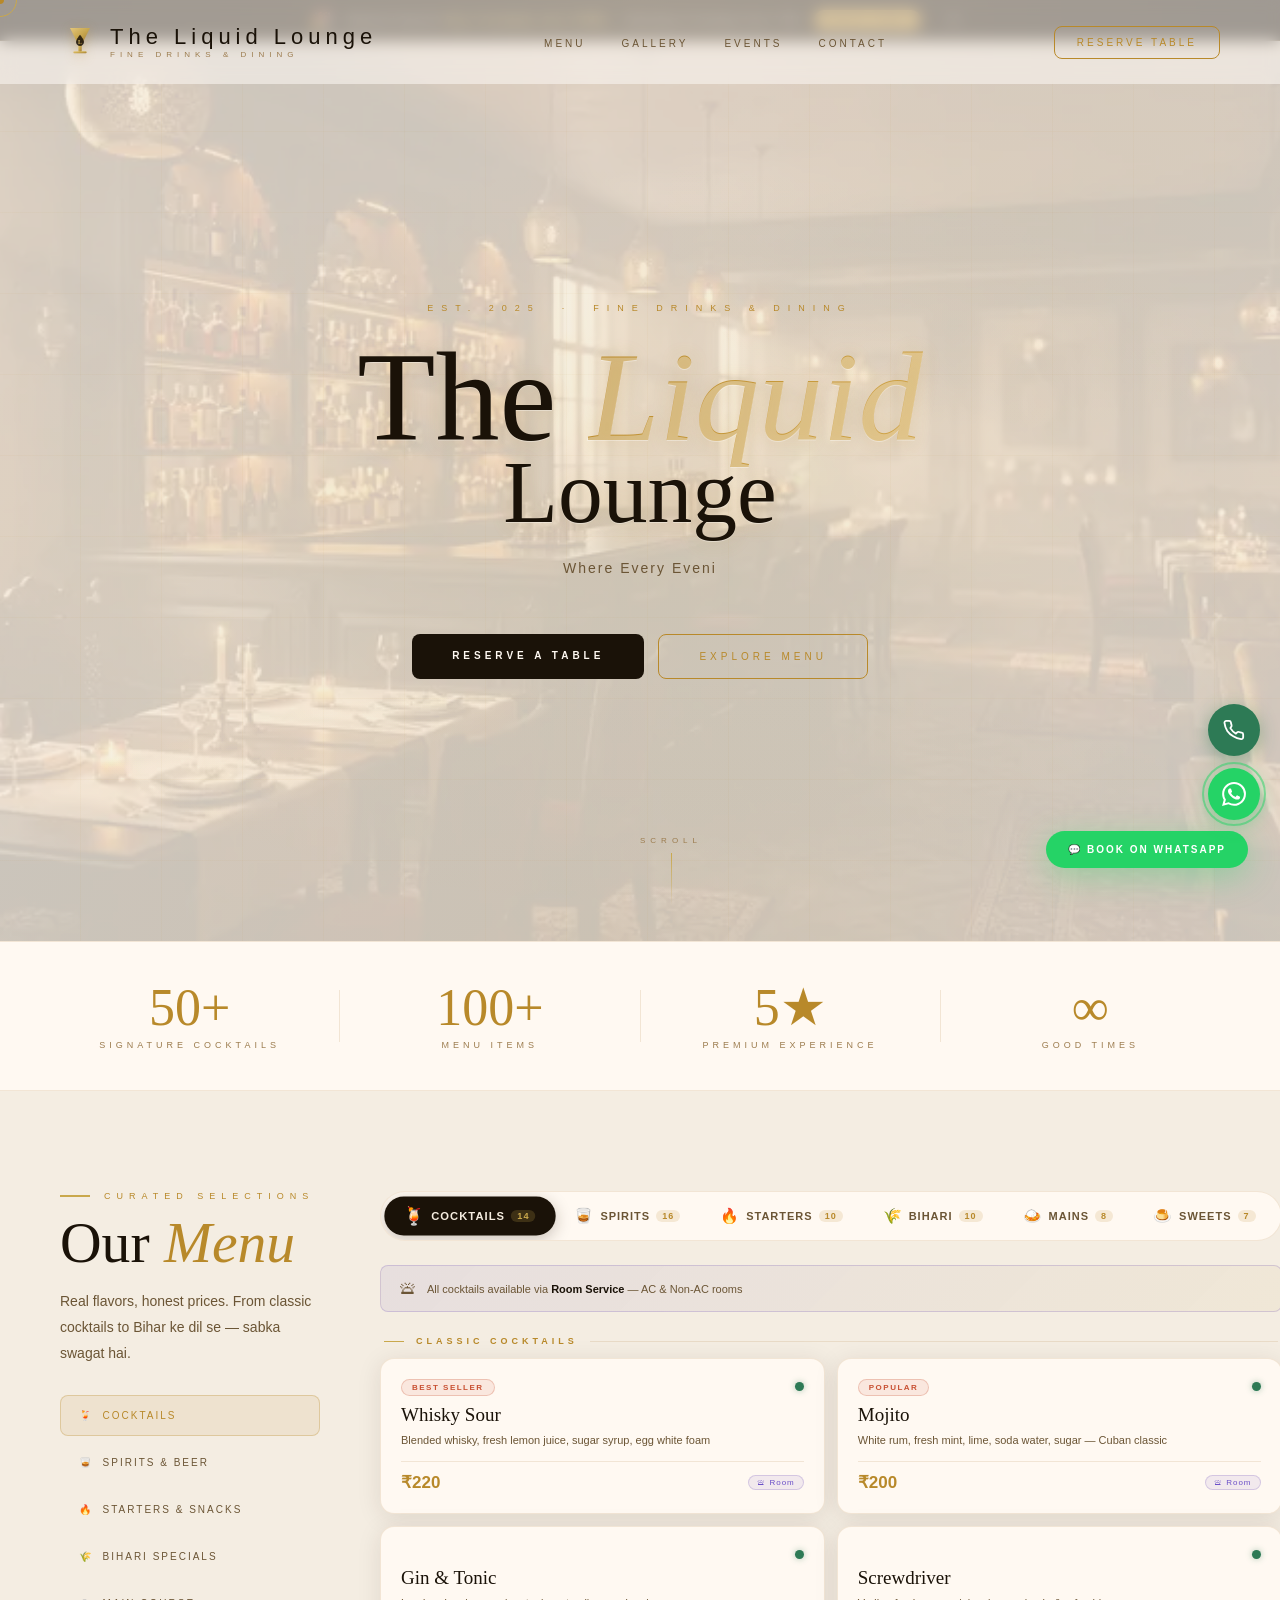
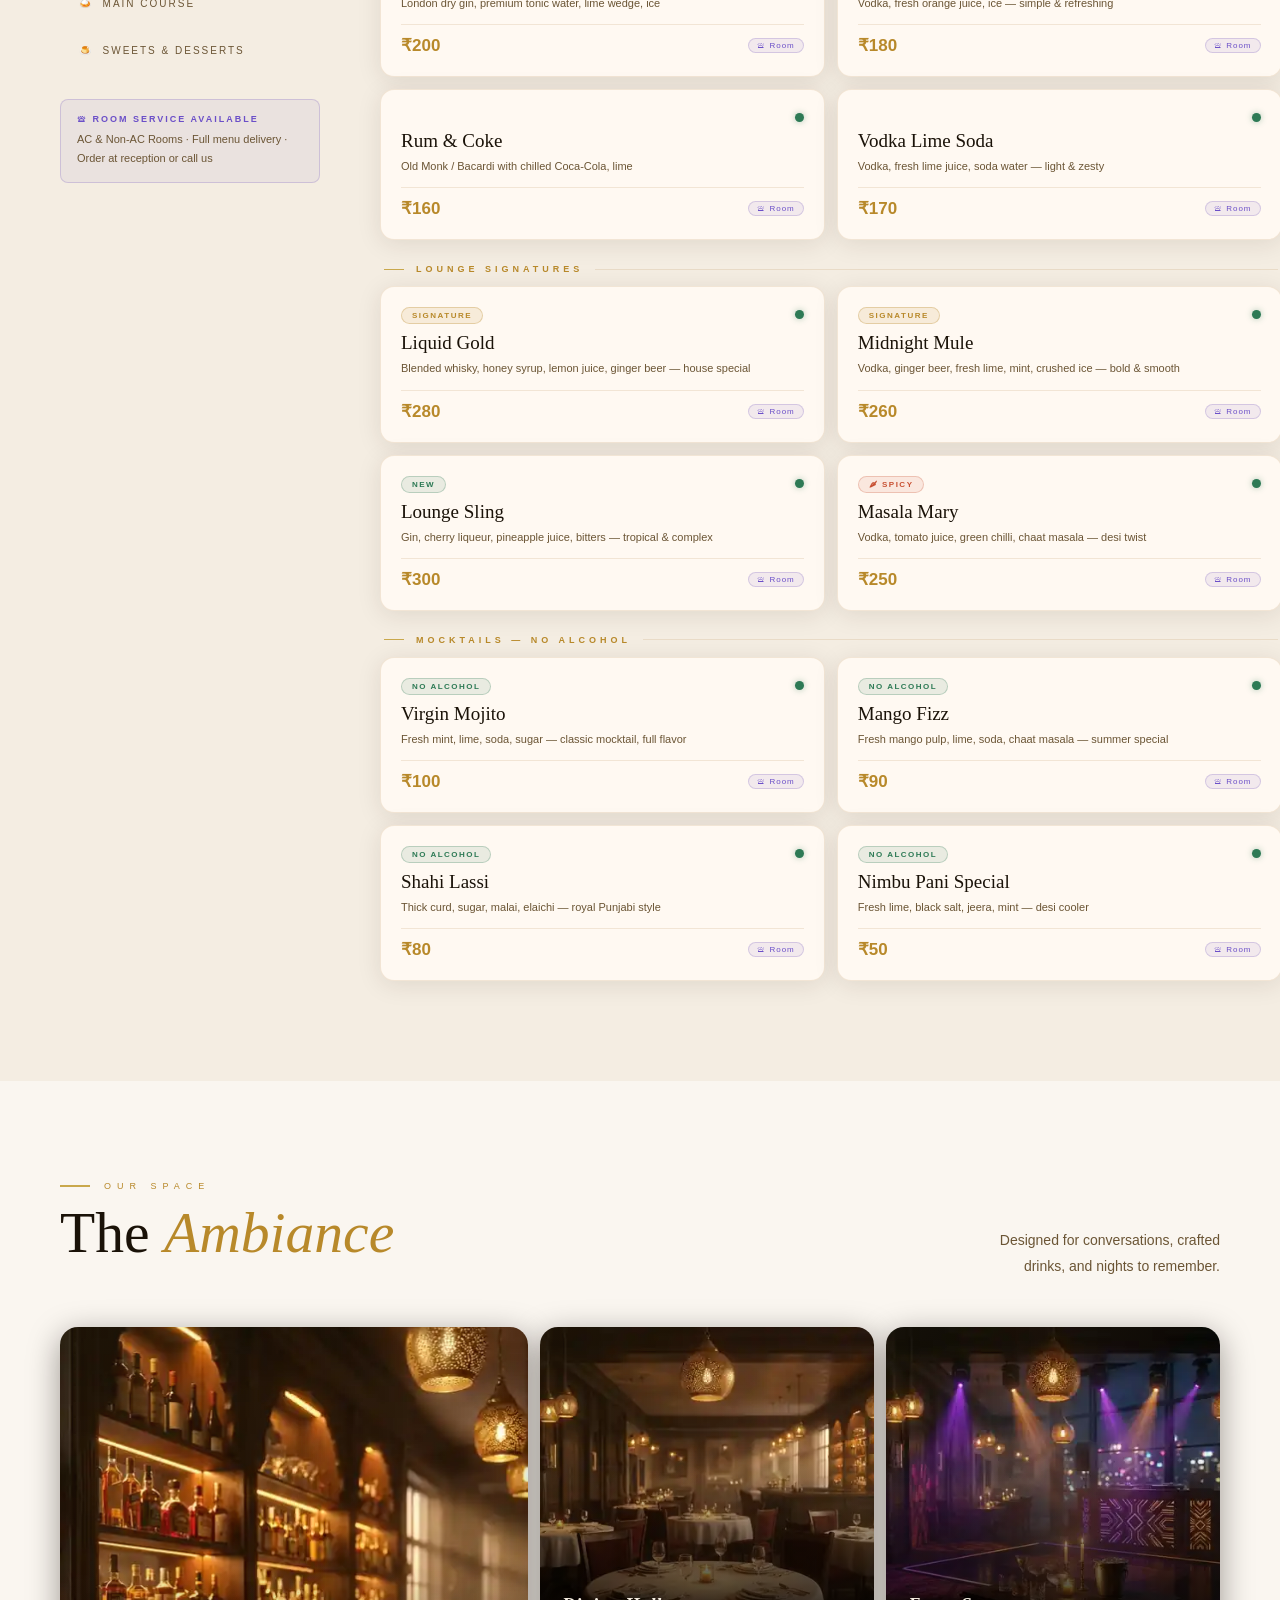
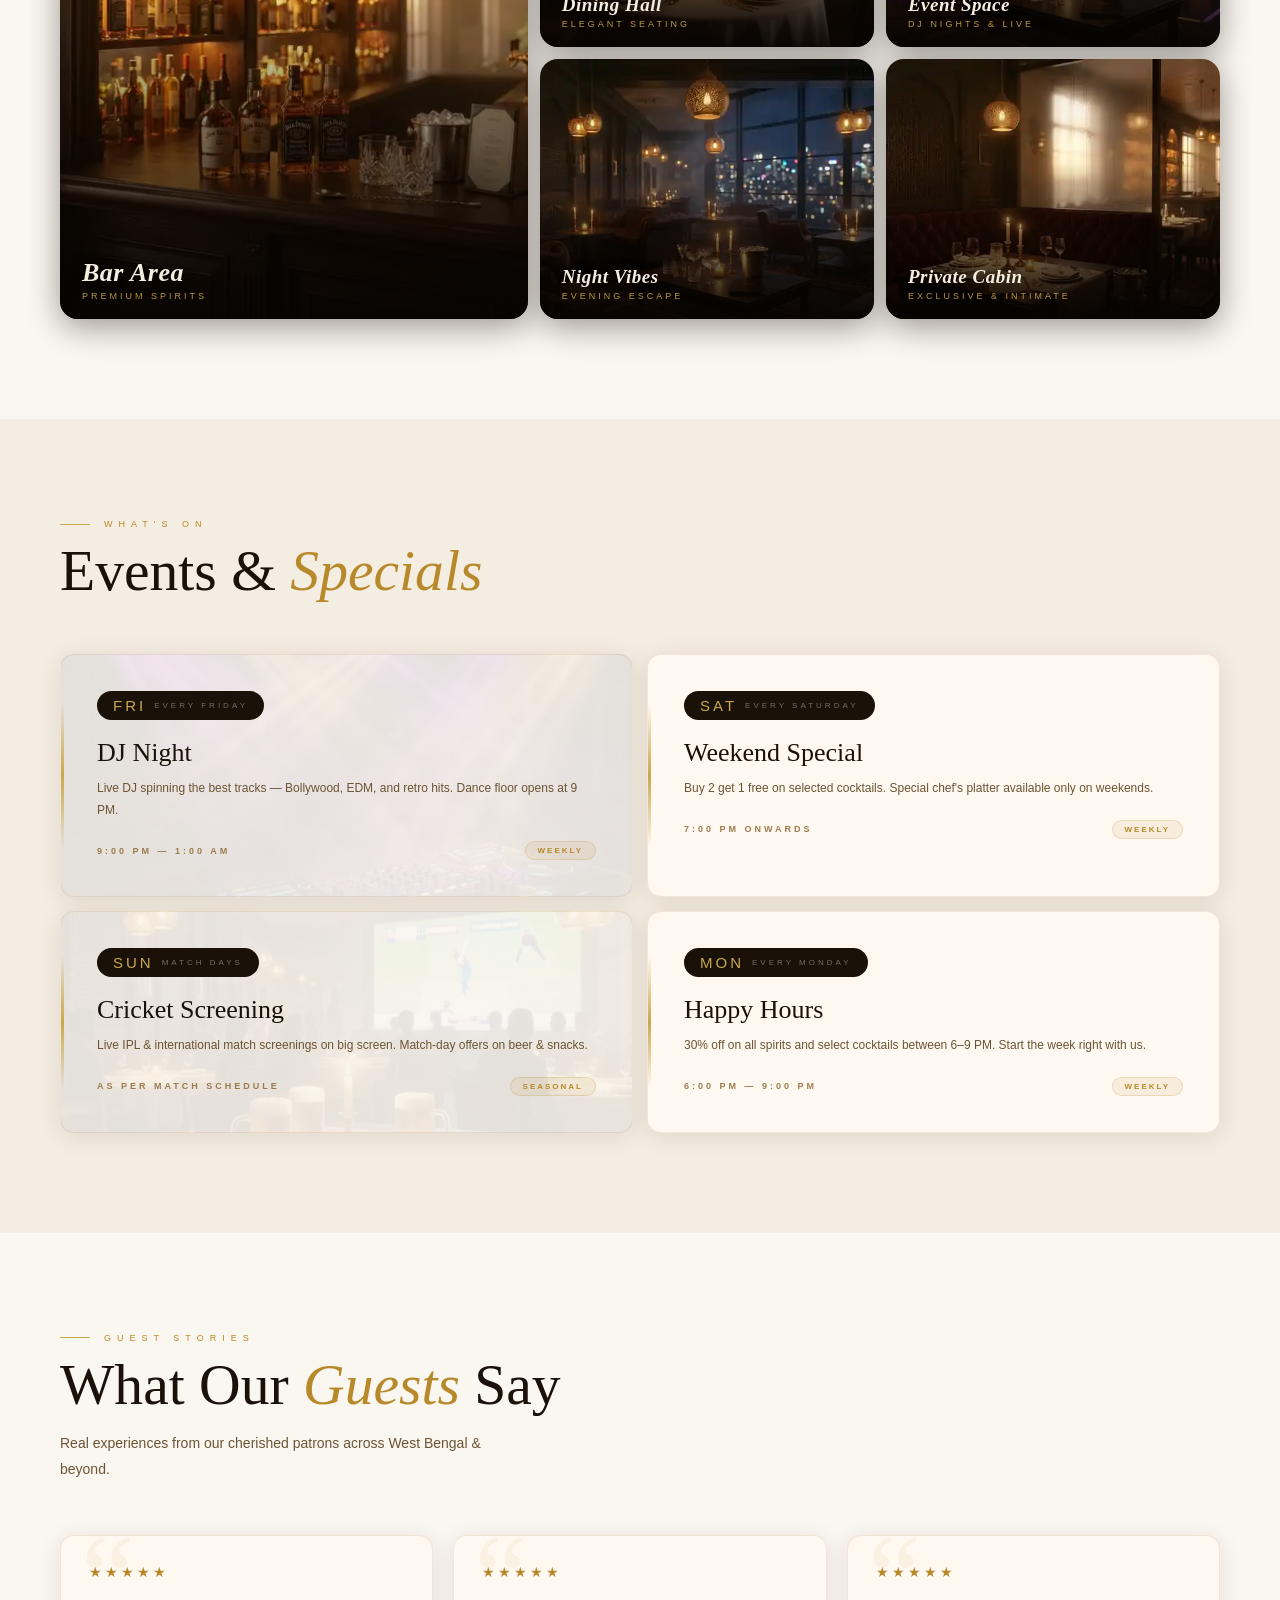
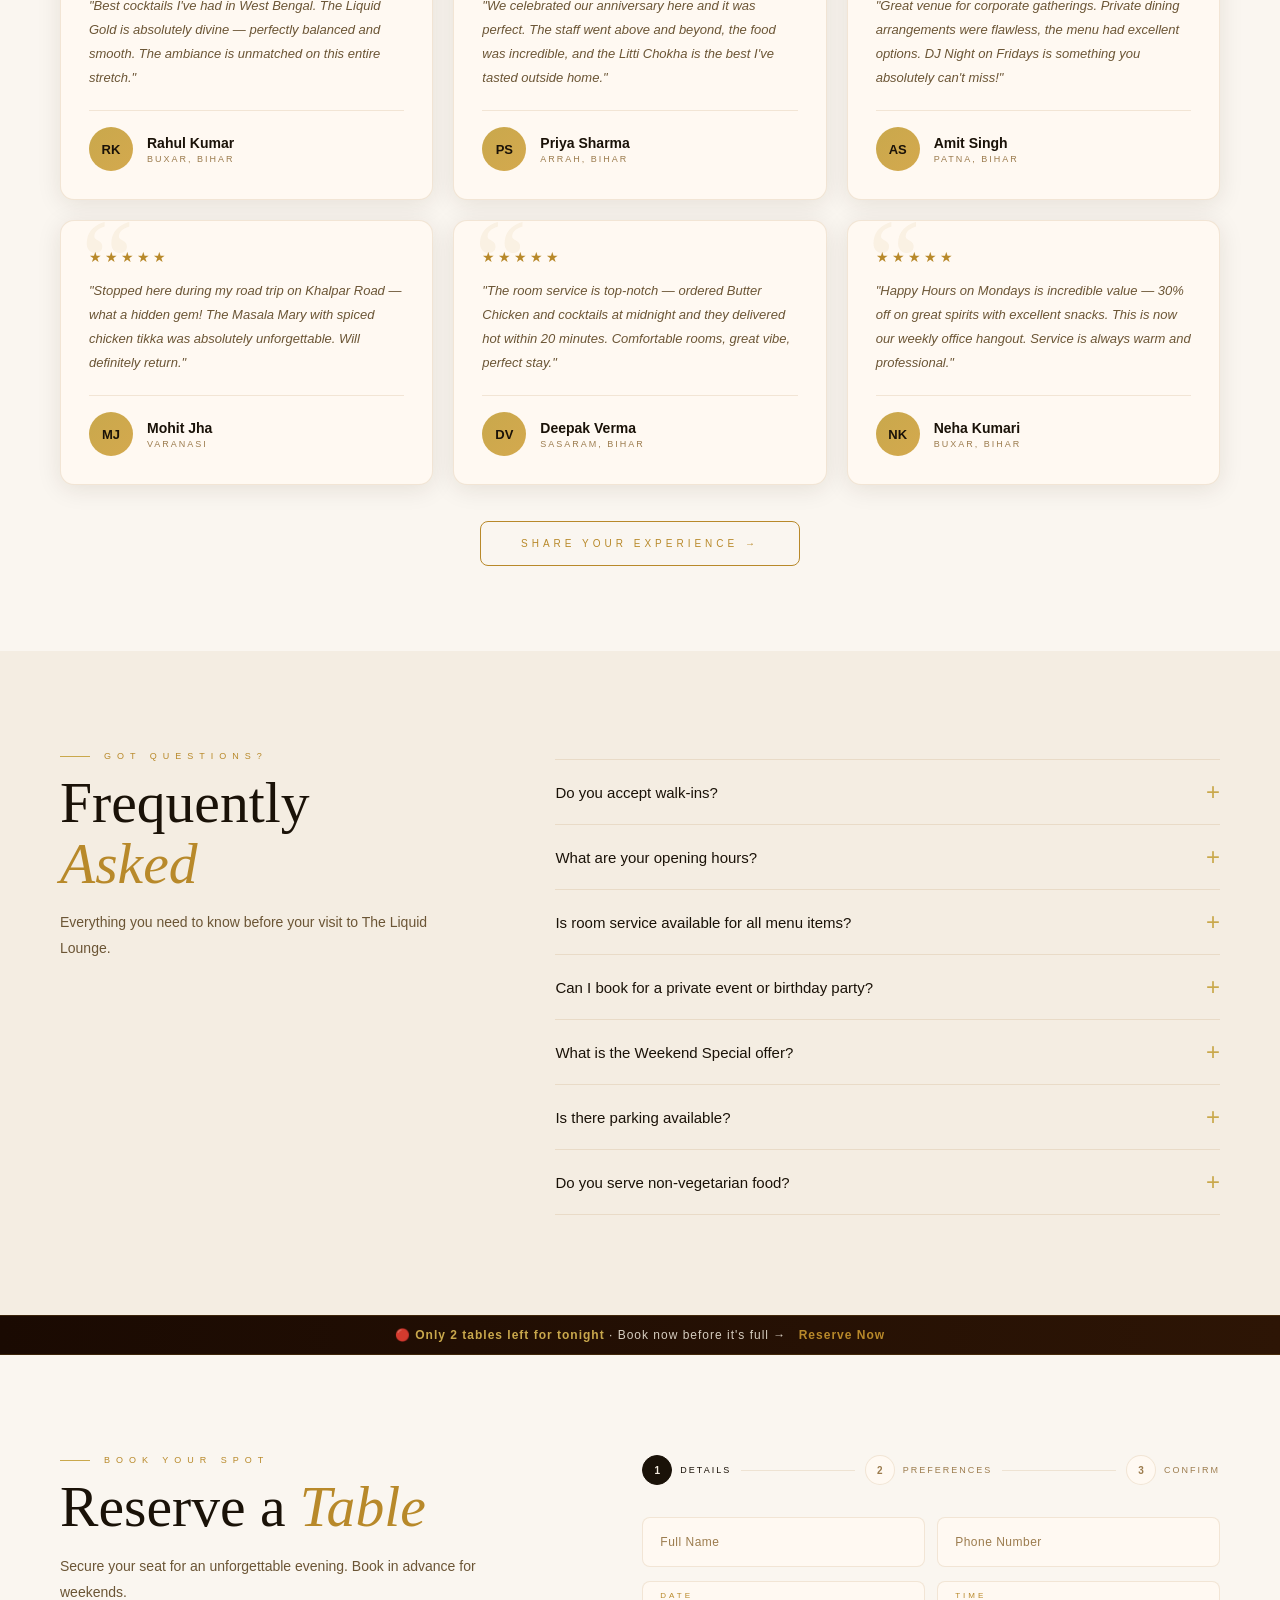
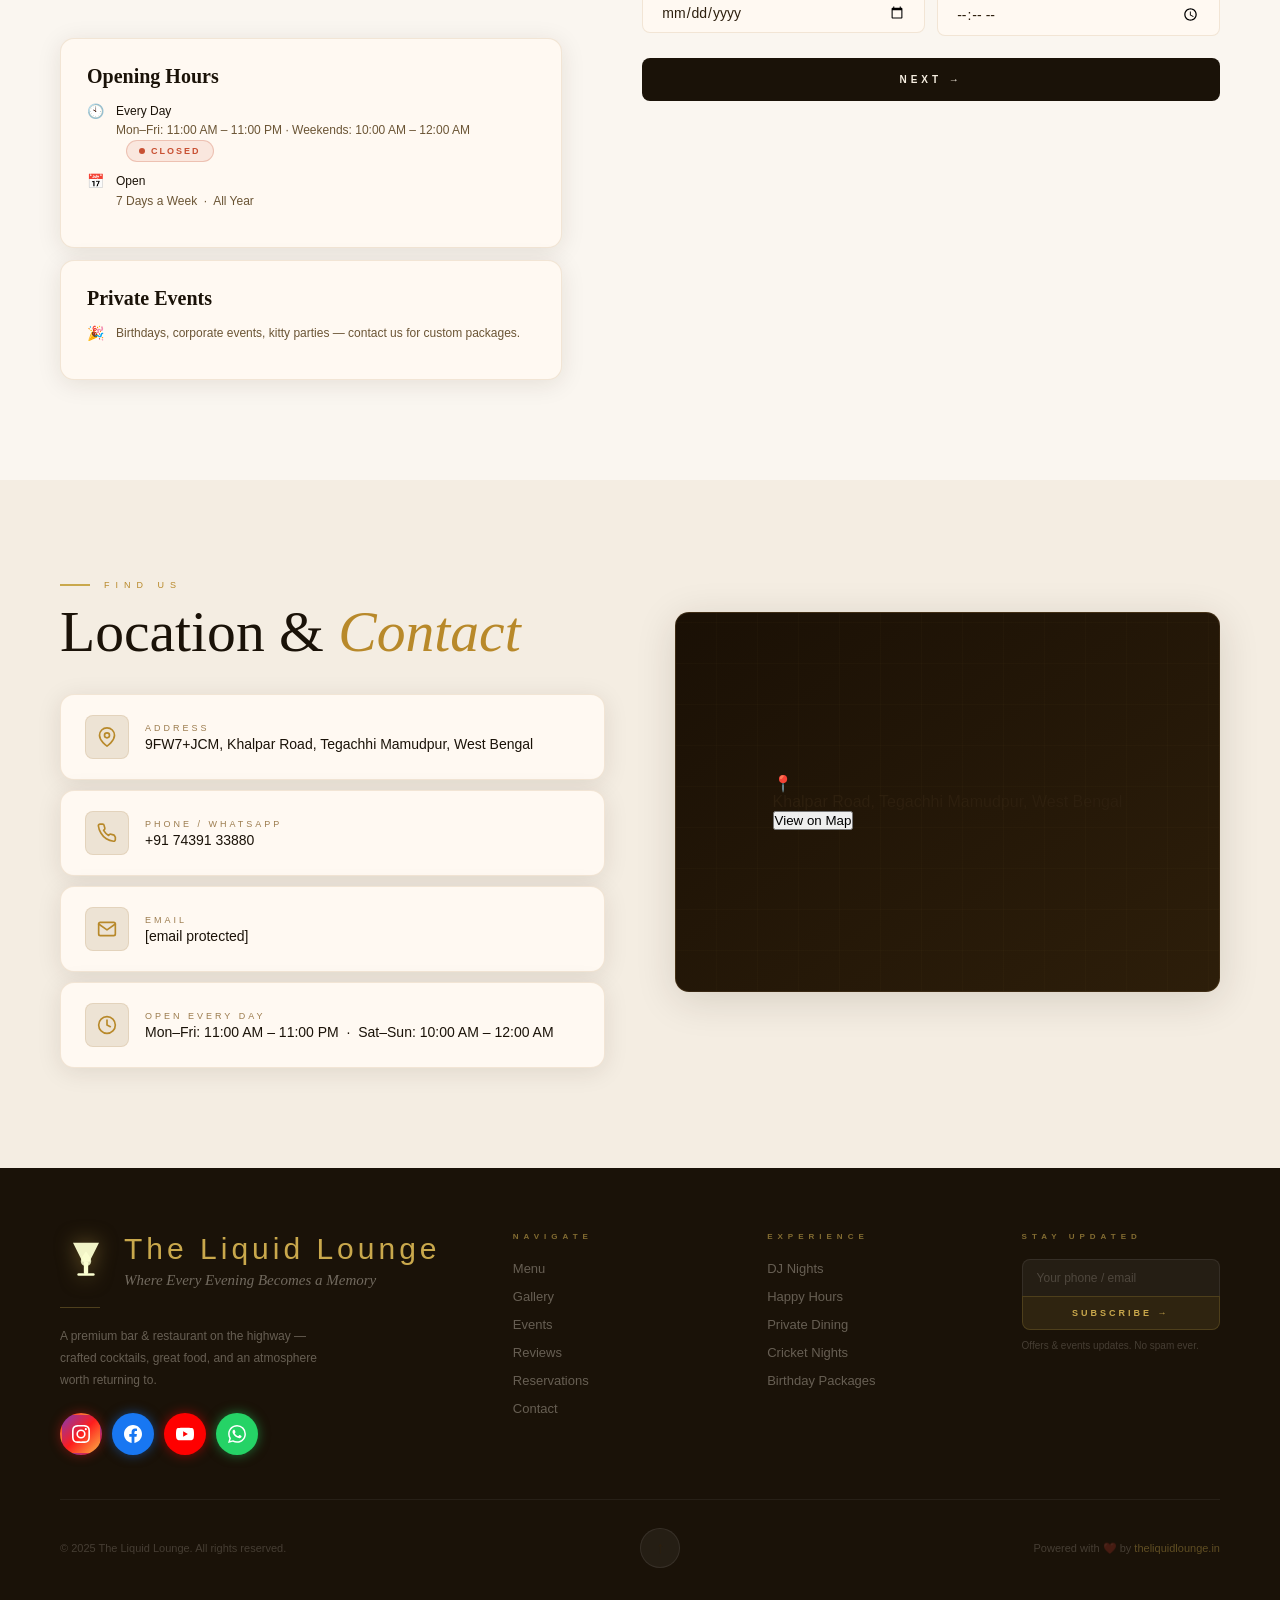
==== commit 2ef96790: "Merge branch 'main' into copilot/fix-missing-assets-favicon" ====
--- a/index.html
+++ b/index.html
@@ -18,14 +18,15 @@
 <link rel="dns-prefetch" href="https://www.googletagmanager.com"/>
 <!-- ─── Viewport & Basics ─────────────────────────────────────────────── -->
 <meta name="viewport" content="width=device-width, initial-scale=1.0"/>
+<meta http-equiv="x-dns-prefetch-control" content="on"/>
 <meta name="description" content="The Liquid Lounge — Premium bar &amp; dining on the highway. Crafted cocktails, great food, DJ nights. Reserve your table today."/>
 <meta name="keywords" content="bar West Bengal, restaurant West Bengal, cocktails, DJ nights, fine dining, The Liquid Lounge, lounge bar, premium bar West Bengal"/>
 <meta name="robots" content="index, follow"/>
 <meta name="author" content="The Liquid Lounge"/>
 <link rel="canonical" href="https://theliquidlounge.in"/>
 <!-- ─── Favicon & App Icons ───────────────────────────────────────────── -->
-<link rel="icon" type="image/png" href="/favicon.png"/>
-<link rel="apple-touch-icon" href="/icons/icon-152.png"/>
+<link rel="icon" type="image/svg+xml" href="data:image/svg+xml,%3Csvg xmlns='http://www.w3.org/2000/svg' width='32' height='32' viewBox='0 0 32 32'%3E%3Ccircle cx='16' cy='16' r='14' fill='%23b8892a'/%3E%3C/svg%3E"/>
+<link rel="apple-touch-icon" href="/assets/images/logo.svg"/>
 <!-- ─── Open Graph ────────────────────────────────────────────────────── -->
 <meta property="og:title" content="The Liquid Lounge — Fine Drinks &amp; Dining"/>
 <meta property="og:description" content="Premium bar &amp; restaurant in West Bengal. Crafted cocktails, great food, DJ nights. Reserve your table today!"/>
@@ -156,7 +157,7 @@
 <!-- NAV -->
 <nav id="nav">
   <a href="#hero" class="nl" style="display:flex;align-items:center;gap:10px;text-decoration:none;">
-    <img src="/assets/images/logo.svg" alt="The Liquid Lounge" width="40" height="40" style="height:40px;filter:drop-shadow(0 2px 6px rgba(184,137,42,0.4));"/>
+    <img src="/assets/images/logo.svg" alt="The Liquid Lounge" width="40" height="40" decoding="async" style="height:40px;filter:drop-shadow(0 2px 6px rgba(184,137,42,0.4));"/>
     <div>
       <div class="nl-m">The Liquid Lounge</div>
       <span class="nl-s">Fine Drinks &amp; Dining</span>
@@ -422,23 +423,23 @@
   </div>
   <div class="g-grid">
     <div class="gi gi1">
-      <div class="g-in ga" style="background:url('/assets/images/gallery-1.webp') center/cover no-repeat;"><div class="g-sh"></div><div class="g-dot"></div><div class="g-dot"></div></div><div class="g-bot"></div><div class="g-info"><span class="g-lbl">Bar Area</span><span class="g-sub">Premium Spirits</span></div>
+      <div class="g-in ga" data-bg="url('/assets/images/gallery-1.webp') center/cover no-repeat"><div class="g-sh"></div><div class="g-dot"></div><div class="g-dot"></div></div><div class="g-bot"></div><div class="g-info"><span class="g-lbl">Bar Area</span><span class="g-sub">Premium Spirits</span></div>
       <div class="g-ov"></div><div class="g-cap"><div class="g-ct">View Bar →</div><div class="g-cs">Premium Spirits Collection</div></div>
     </div>
     <div class="gi gi2">
-      <div class="g-in gb" style="background:url('/assets/images/gallery-2.webp') center/cover no-repeat;"><div class="g-sh"></div><div class="g-bot"></div><div class="g-info"><span class="g-lbl">Dining Hall</span><span class="g-sub">Elegant Seating</span></div></div>
+      <div class="g-in gb" data-bg="url('/assets/images/gallery-2.webp') center/cover no-repeat"><div class="g-sh"></div><div class="g-bot"></div><div class="g-info"><span class="g-lbl">Dining Hall</span><span class="g-sub">Elegant Seating</span></div></div>
       <div class="g-ov"></div><div class="g-cap"><div class="g-ct">Dining →</div><div class="g-cs">Elegant Seating for All</div></div>
     </div>
     <div class="gi gi3">
-      <div class="g-in gc" style="background:url('/assets/images/gallery-3.webp') center/cover no-repeat;"><div class="g-sh"></div><div class="g-bot"></div><div class="g-info"><span class="g-lbl">Event Space</span><span class="g-sub">DJ Nights & Live</span></div></div>
+      <div class="g-in gc" data-bg="url('/assets/images/gallery-3.webp') center/cover no-repeat"><div class="g-sh"></div><div class="g-bot"></div><div class="g-info"><span class="g-lbl">Event Space</span><span class="g-sub">DJ Nights & Live</span></div></div>
       <div class="g-ov"></div><div class="g-cap"><div class="g-ct">Events →</div><div class="g-cs">DJ Nights & Live Events</div></div>
     </div>
     <div class="gi gi4">
-      <div class="g-in gd" style="background:url('/assets/images/gallery-4.webp') center/cover no-repeat;"><div class="g-sh"></div><div class="g-bot"></div><div class="g-info"><span class="g-lbl">Night Vibes</span><span class="g-sub">Evening Escape</span></div></div>
+      <div class="g-in gd" data-bg="url('/assets/images/gallery-4.webp') center/cover no-repeat"><div class="g-sh"></div><div class="g-bot"></div><div class="g-info"><span class="g-lbl">Night Vibes</span><span class="g-sub">Evening Escape</span></div></div>
       <div class="g-ov"></div><div class="g-cap"><div class="g-ct">Nightlife →</div><div class="g-cs">The Perfect Evening Escape</div></div>
     </div>
     <div class="gi gi5">
-      <div class="g-in ge" style="background:url('/assets/images/gallery-5.webp') center/cover no-repeat;"><div class="g-sh"></div><div class="g-bot"></div><div class="g-info"><span class="g-lbl">Private Cabin</span><span class="g-sub">Exclusive & Intimate</span></div></div>
+      <div class="g-in ge" data-bg="url('/assets/images/gallery-5.webp') center/cover no-repeat"><div class="g-sh"></div><div class="g-bot"></div><div class="g-info"><span class="g-lbl">Private Cabin</span><span class="g-sub">Exclusive & Intimate</span></div></div>
       <div class="g-ov"></div><div class="g-cap"><div class="g-ct">Private →</div><div class="g-cs">Exclusive & Intimate</div></div>
     </div>
   </div>
@@ -650,15 +651,11 @@
     </div>
     <div>
       <div class="map-box rv">
-        <iframe
-          src="https://maps.google.com/maps?q=9FW7%2BJCM+Khalpar+Road+Tegachhi+Mamudpur+West+Bengal&z=15&output=embed"
-          width="100%" height="100%"
-          frameborder="0"
-          allowfullscreen
-          loading="lazy"
-          title="The Liquid Lounge Location — Khalpar Road, Tegachhi Mamudpur, West Bengal"
-          referrerpolicy="no-referrer-when-downgrade">
-        </iframe>
+        <div class="map-placeholder">
+          <span class="map-pin">📍</span>
+          <p>Khalpar Road, Tegachhi Mamudpur, West Bengal</p>
+          <button class="map-load-btn" onclick="loadMap(this)">View on Map</button>
+        </div>
       </div>
     </div>
   </div>
@@ -672,7 +669,7 @@
   <div class="ft-m">
     <div>
       <div style="display:flex;align-items:center;gap:12px;margin-bottom:6px;">
-        <img src="/assets/images/logo.svg" alt="TLL" style="height:52px;width:auto;filter:brightness(0) invert(1) sepia(1) saturate(3) hue-rotate(5deg) drop-shadow(0 0 10px rgba(201,168,76,0.5));" loading="lazy"/>
+        <img src="/assets/images/logo.svg" alt="TLL" decoding="async" style="height:52px;width:auto;filter:brightness(0) invert(1) sepia(1) saturate(3) hue-rotate(5deg) drop-shadow(0 0 10px rgba(201,168,76,0.5));" loading="lazy"/>
         <div>
           <div class="ft-lo">The Liquid Lounge</div>
           <div class="ft-tg">Where Every Evening Becomes a Memory</div>
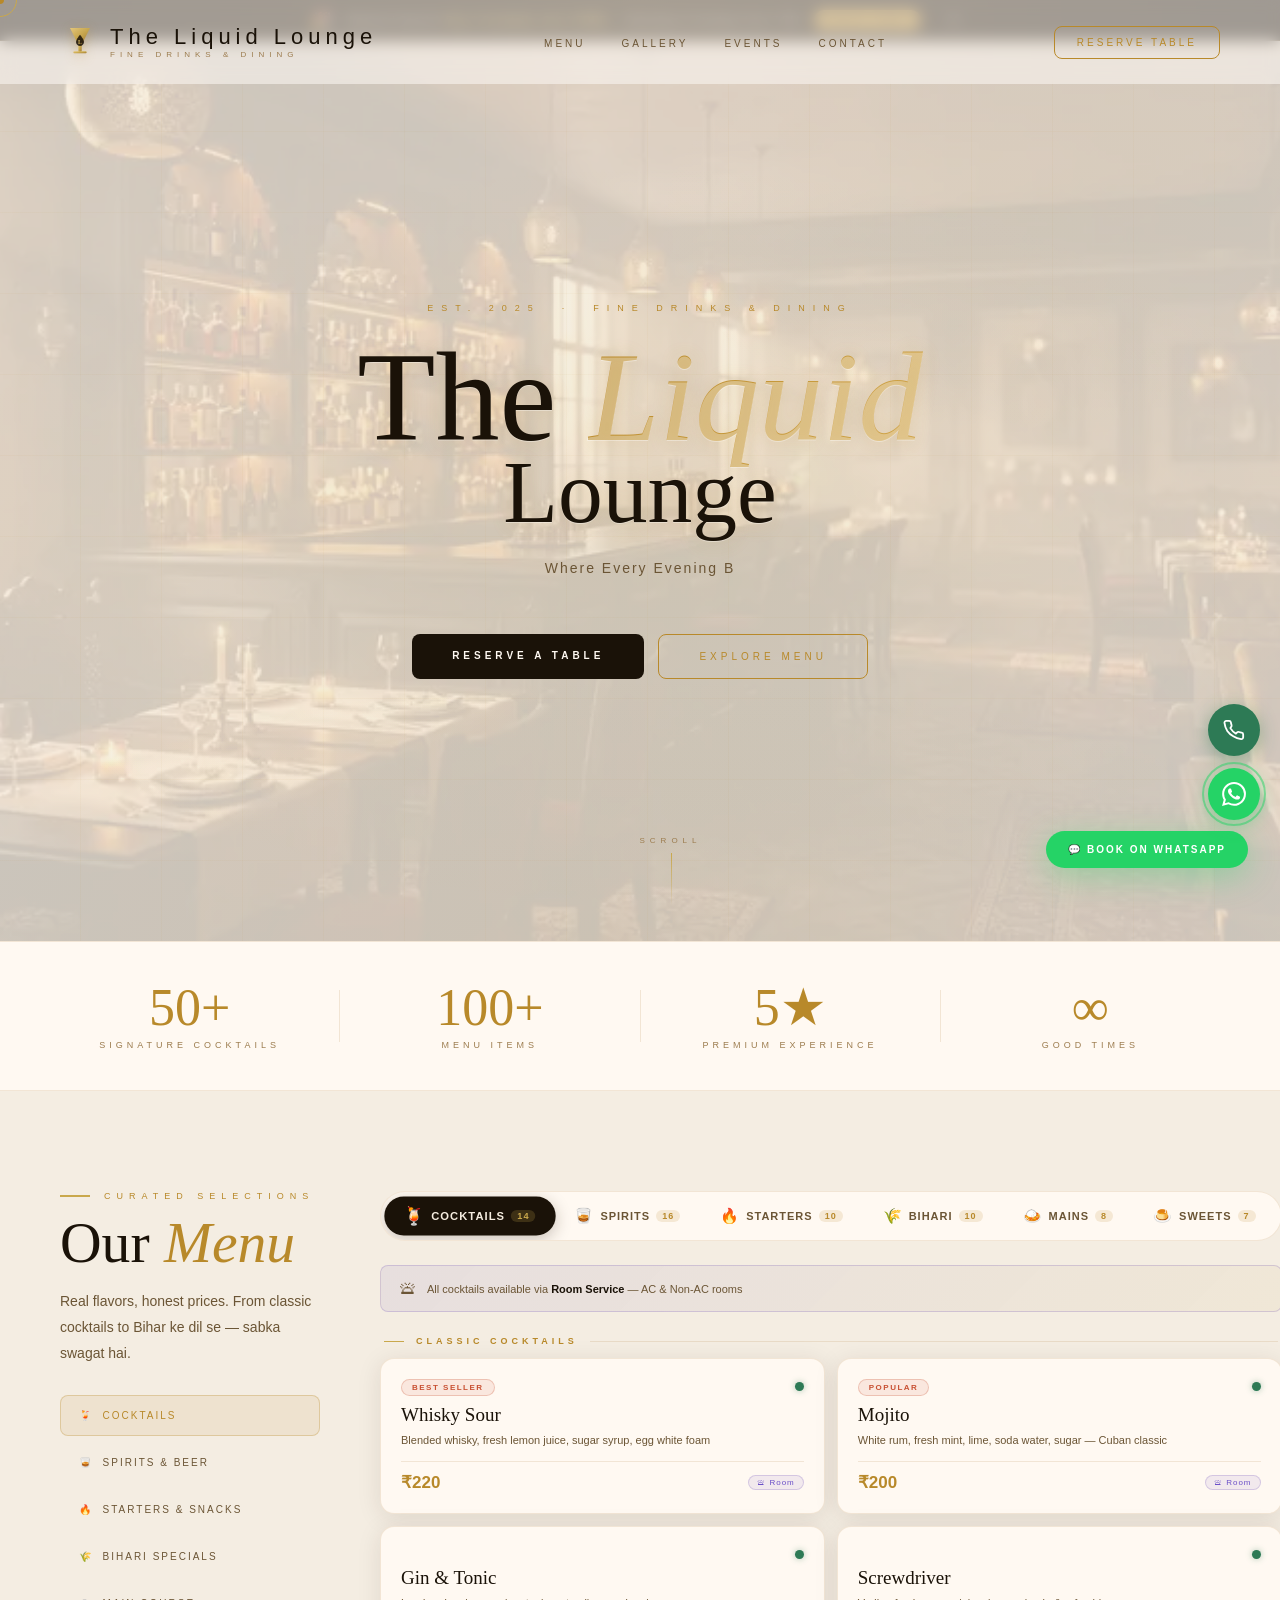
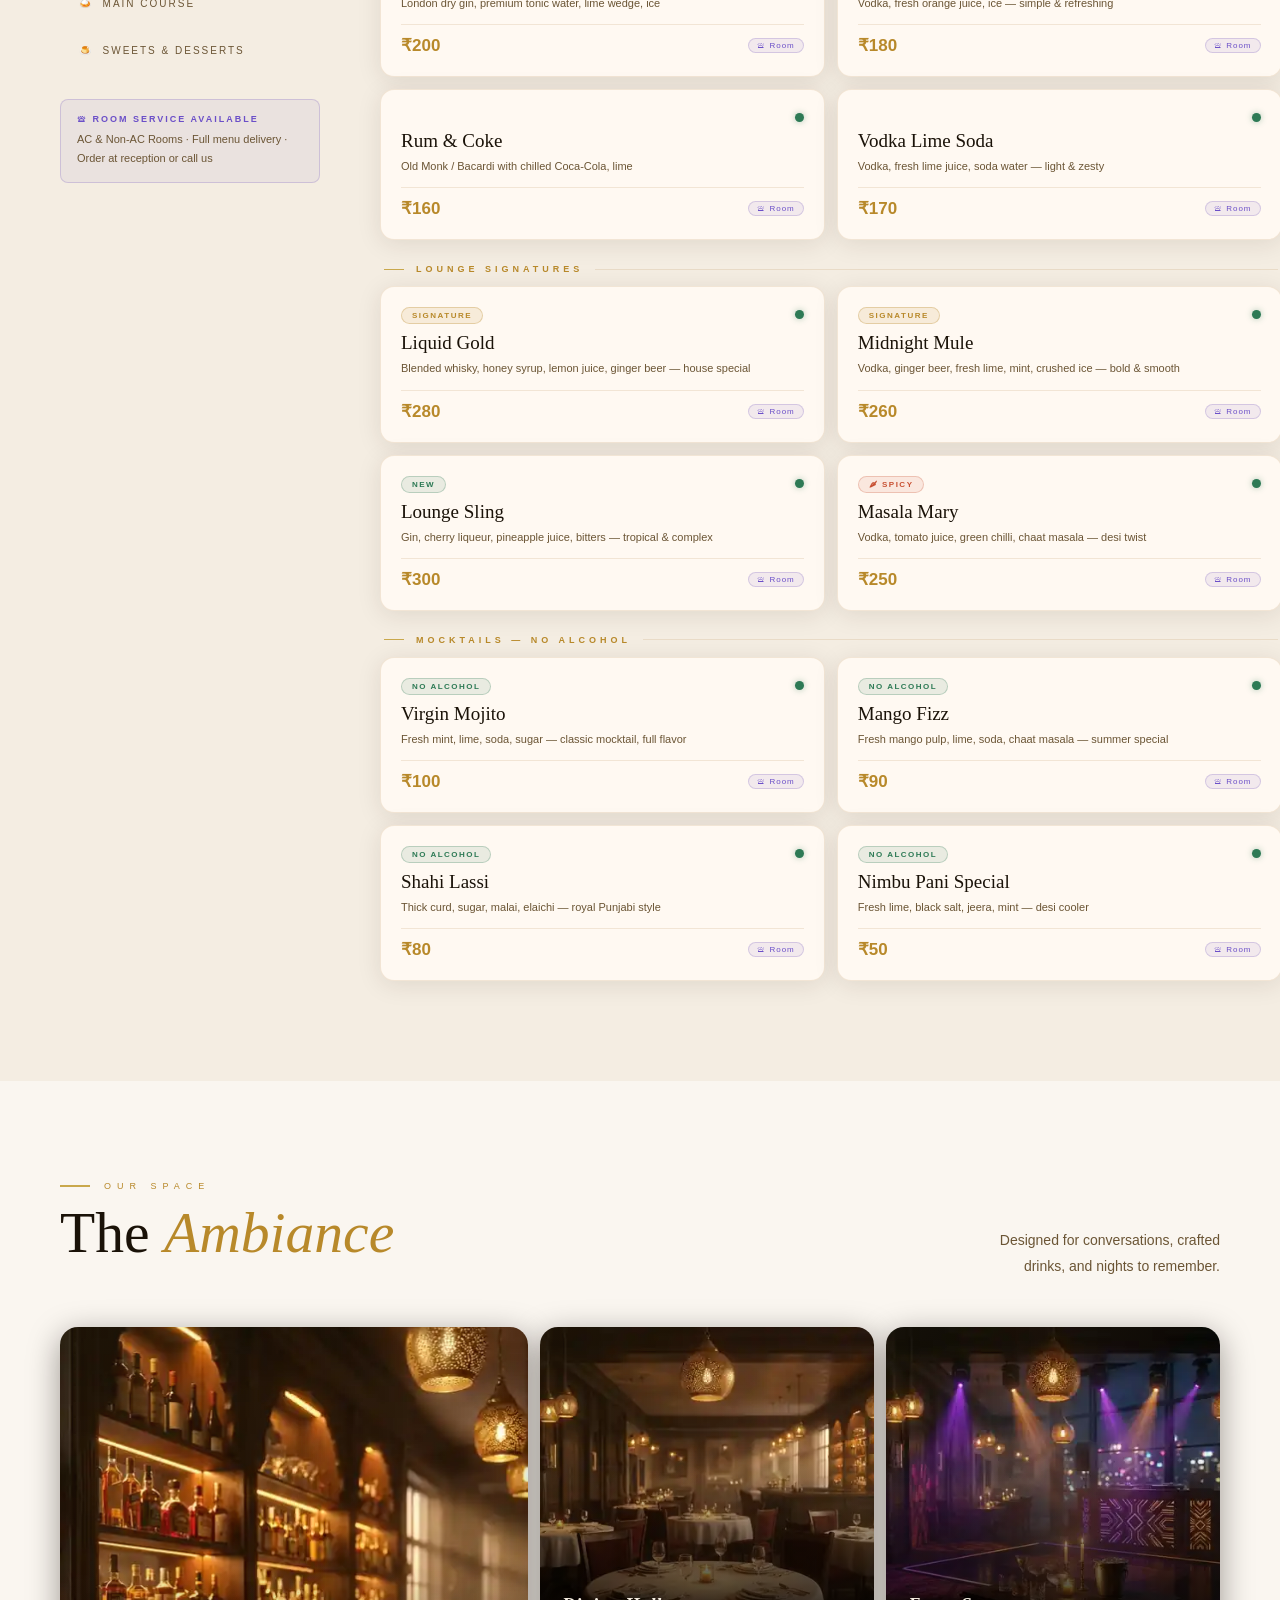
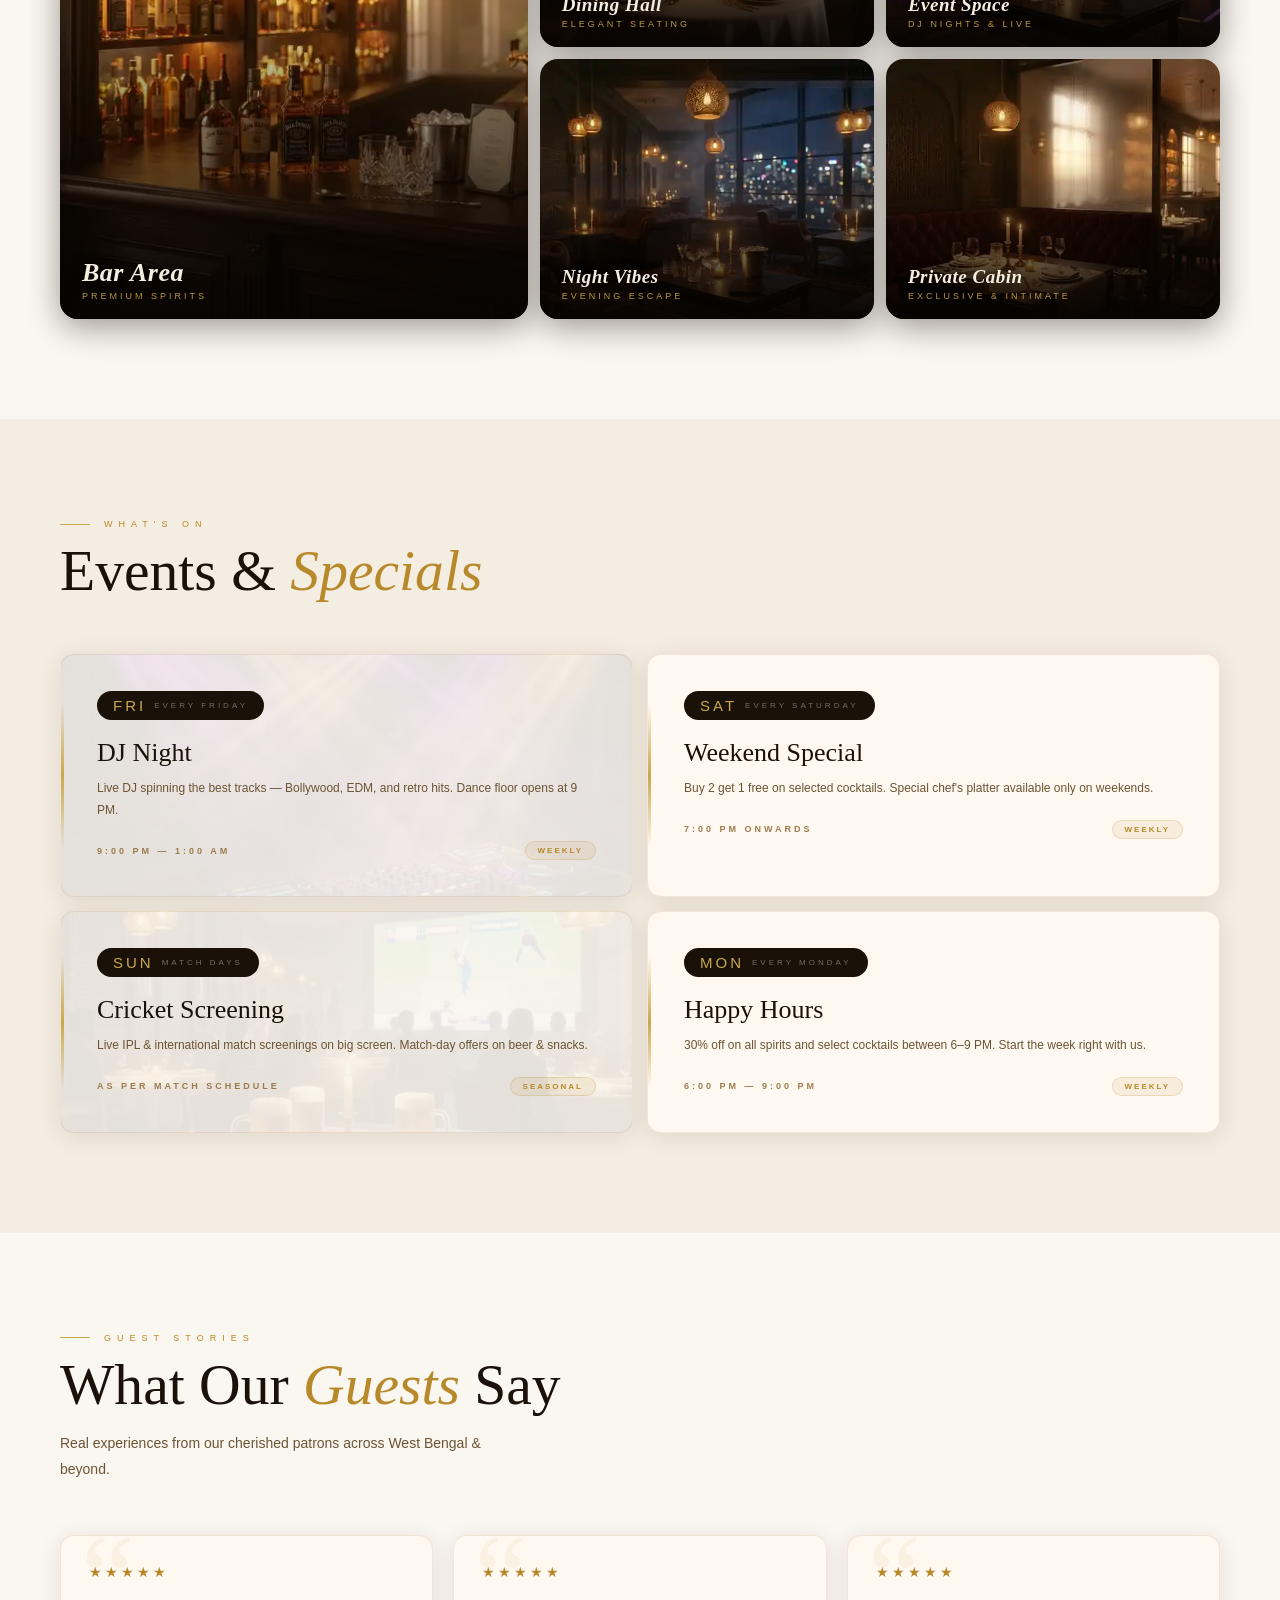
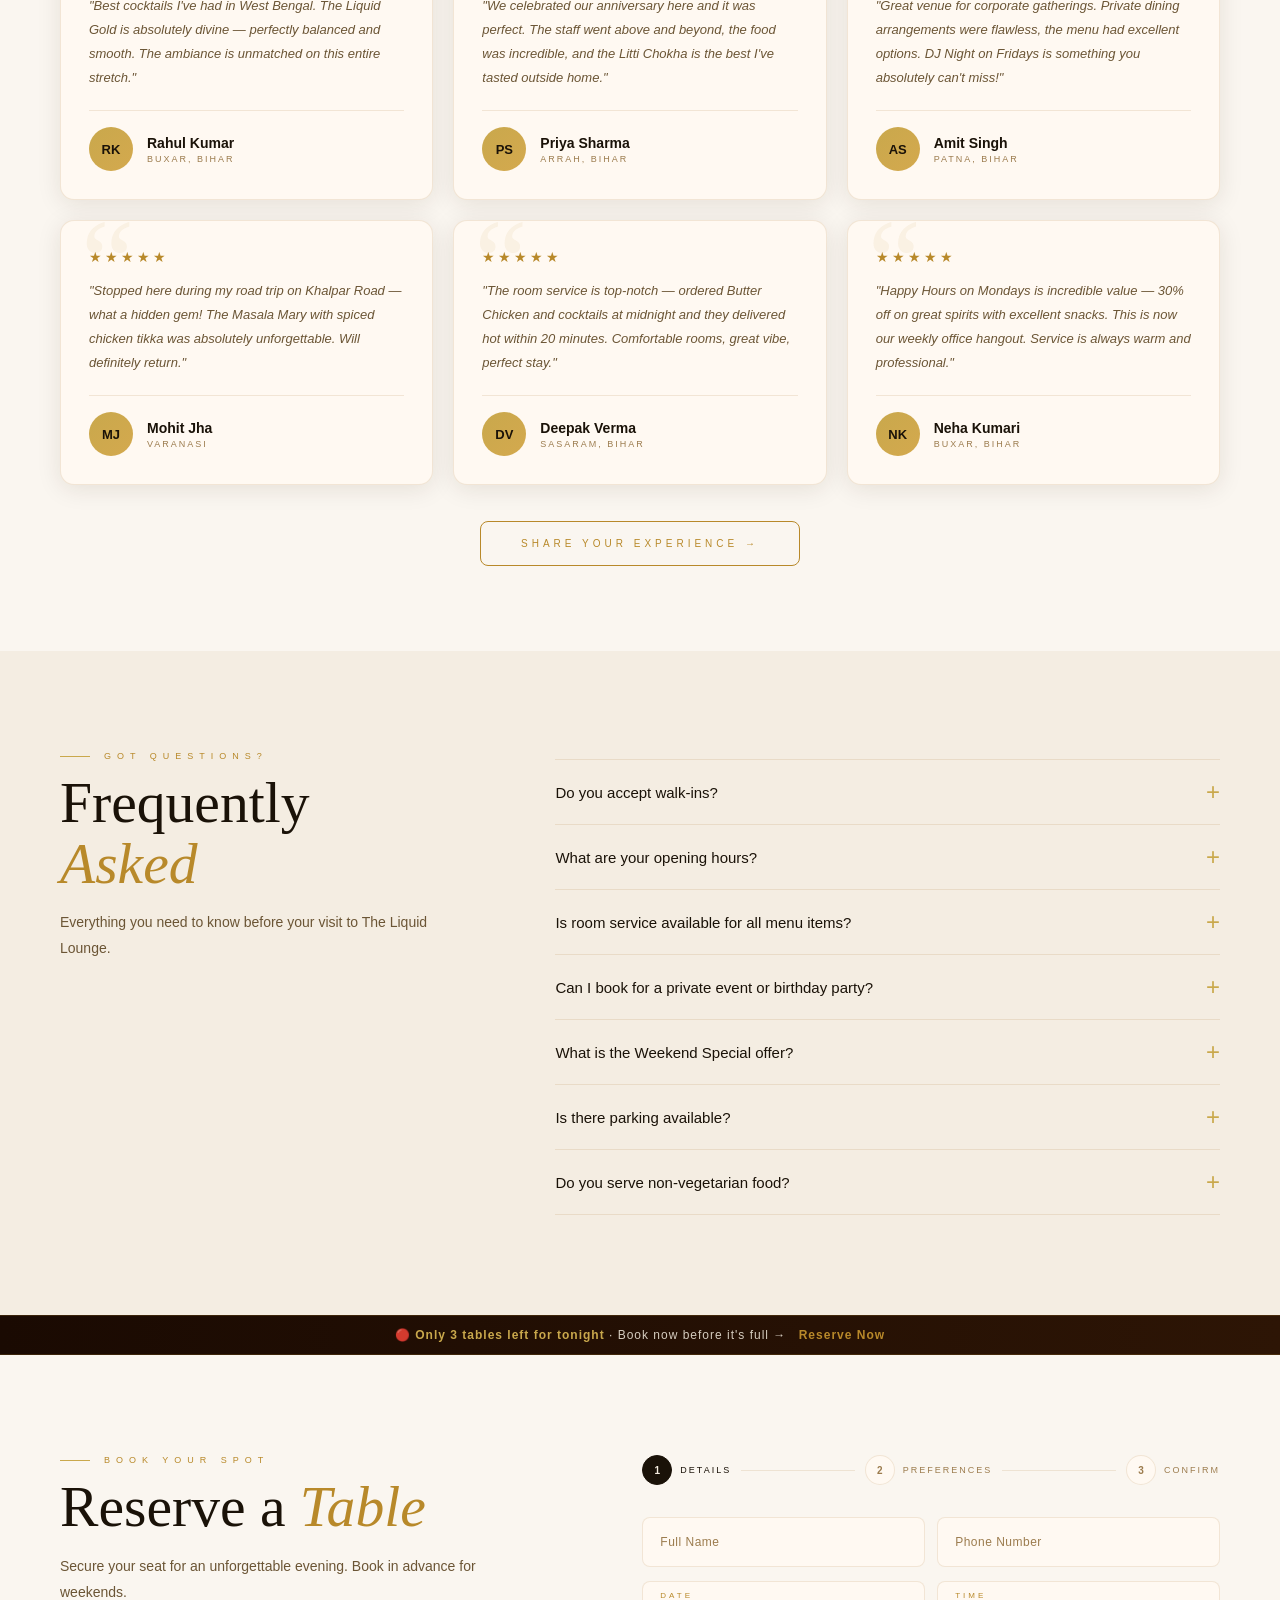
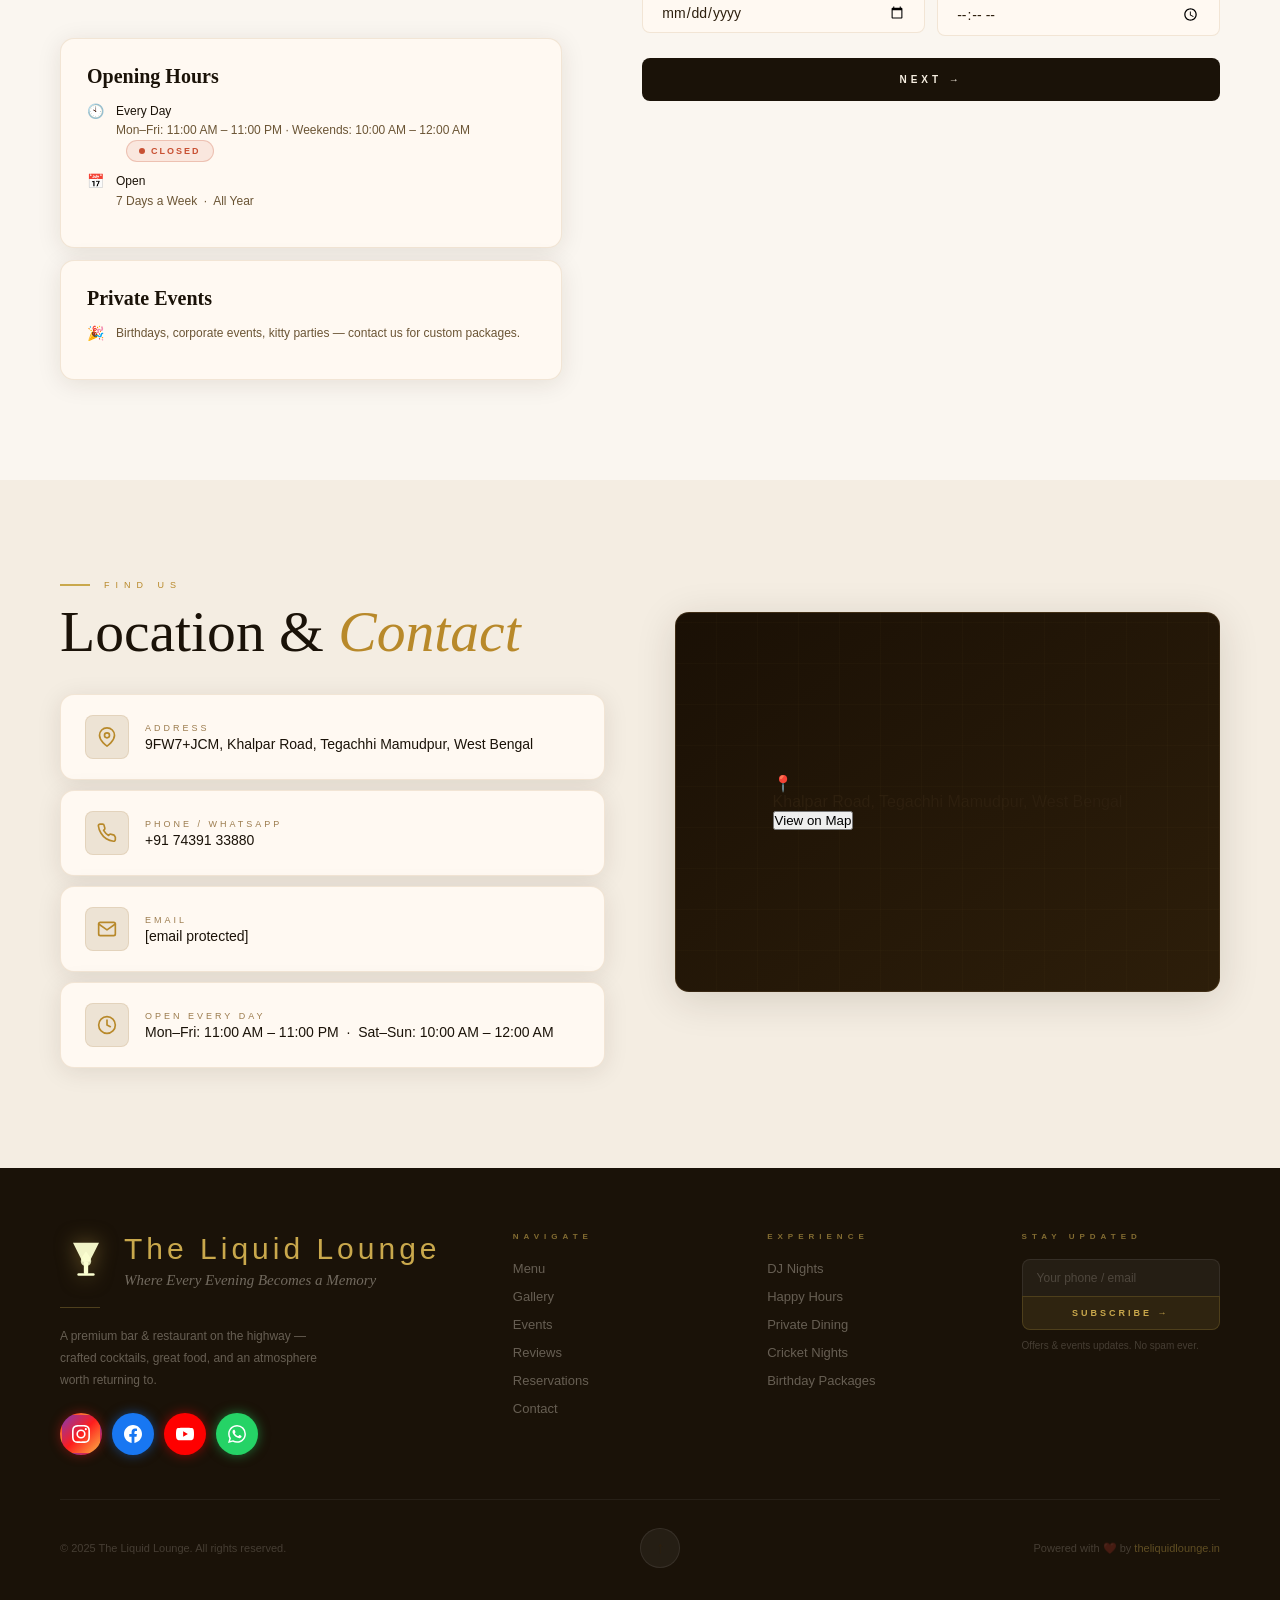
==== commit addfed00: "feat: add gallery lightbox and testimonials mobile carousel Agent-Logs-Url: https://github.com/S2zxx" ====
--- a/index.html
+++ b/index.html
@@ -462,6 +462,7 @@
   <div class="sl rv">Guest Stories</div>
   <h2 class="st rv">What Our <em>Guests</em> Say</h2>
   <p class="sd rv">Real experiences from our cherished patrons across West Bengal &amp; beyond.</p>
+  <div class="tm-wrap">
   <div class="tm-grid">
     <div class="tm-card rv">
       <div class="tm-stars">&#9733;&#9733;&#9733;&#9733;&#9733;</div>
@@ -511,6 +512,9 @@
         <div><div class="tm-name">Neha Kumari</div><div class="tm-loc">Buxar, Bihar</div></div>
       </div>
     </div>
+  </div>
+  <div id="tm-carousel" class="tm-carousel"></div>
+  <div id="tm-dots" class="tm-dots"></div>
   </div>
   <div class="tm-cta rv">
     <a href="https://wa.me/917439133880?text=Hi!%20I%20visited%20The%20Liquid%20Lounge%20and%20wanted%20to%20share%20my%20experience." target="_blank" rel="noopener noreferrer" class="bs">Share Your Experience →</a>
@@ -770,6 +774,14 @@
     </div>
   </div>
 </div>
+<!-- LIGHTBOX -->
+<div id="lightbox" role="dialog" aria-modal="true" aria-label="Gallery lightbox">
+  <button id="lb-close" aria-label="Close lightbox">&#215;</button>
+  <button id="lb-prev" aria-label="Previous image">&#8249;</button>
+  <div id="lb-img" role="img" aria-label="Gallery image"></div>
+  <div id="lb-caption"></div>
+  <button id="lb-next" aria-label="Next image">&#8250;</button>
+</div>
 
 </body>
 </html>
--- a/assets/css/main.css
+++ b/assets/css/main.css
@@ -500,3 +500,28 @@
 .wa-tooltip{position:absolute;right:60px;top:50%;transform:translateY(-50%);background:var(--dark);color:var(--cream);font-size:10px;letter-spacing:2px;white-space:nowrap;padding:6px 14px;border-radius:100px;opacity:0;pointer-events:none;transition:opacity 0.3s;border:1px solid rgba(184,137,42,0.3);}
 #fab-wa:hover .wa-tooltip{opacity:1;}
 @media(max-width:960px){#fab-wa{width:56px!important;height:56px!important;}}
+
+/* ═══ GALLERY LIGHTBOX ═══ */
+#lightbox{position:fixed;inset:0;z-index:99999;background:rgba(10,5,0,0.96);display:none;align-items:center;justify-content:center;flex-direction:column;opacity:0;transition:opacity 0.3s;}
+#lightbox.show{display:flex;opacity:1;}
+#lb-img{width:90vw;max-width:1000px;height:65vh;background:center/contain no-repeat;border-radius:12px;border:1px solid rgba(184,137,42,0.3);transition:background-image 0.3s;}
+#lb-caption{color:var(--gold-dim);font-family:'Cormorant Garamond',serif;font-size:20px;font-style:italic;margin-top:20px;letter-spacing:2px;}
+#lb-close{position:absolute;top:24px;right:32px;background:none;border:none;color:rgba(245,237,224,0.6);font-size:48px;cursor:pointer;line-height:1;transition:color 0.2s;z-index:1;}
+#lb-close:hover{color:var(--gold);}
+#lb-prev,#lb-next{position:absolute;top:50%;transform:translateY(-50%);background:rgba(184,137,42,0.15);border:1px solid rgba(184,137,42,0.3);color:var(--gold-dim);font-size:36px;width:52px;height:52px;border-radius:50%;cursor:pointer;transition:all 0.3s;display:flex;align-items:center;justify-content:center;}
+#lb-prev{left:24px;}
+#lb-next{right:24px;}
+#lb-prev:hover,#lb-next:hover{background:rgba(184,137,42,0.3);color:var(--gold);}
+@media(max-width:600px){#lb-prev{left:8px;}#lb-next{right:8px;}#lb-prev,#lb-next{font-size:28px;width:40px;height:40px;}}
+
+/* ═══ TESTIMONIALS CAROUSEL ═══ */
+.tm-carousel{display:none;}
+@media(max-width:960px){
+  .tm-grid{display:none!important;}
+  .tm-carousel{display:block;position:relative;overflow:hidden;min-height:280px;}
+  .tm-carousel .tm-card{position:absolute;inset:0;opacity:0;transform:translateY(16px);transition:all 0.5s ease;pointer-events:none;}
+  .tm-carousel .tm-card.active{opacity:1;transform:translateY(0);pointer-events:auto;}
+  .tm-dots{display:flex;justify-content:center;gap:8px;margin-top:20px;}
+  .tm-dot{width:8px;height:8px;border-radius:50%;background:rgba(184,137,42,0.25);border:none;cursor:pointer;transition:all 0.3s;}
+  .tm-dot.active{background:var(--gold);width:24px;border-radius:100px;}
+}
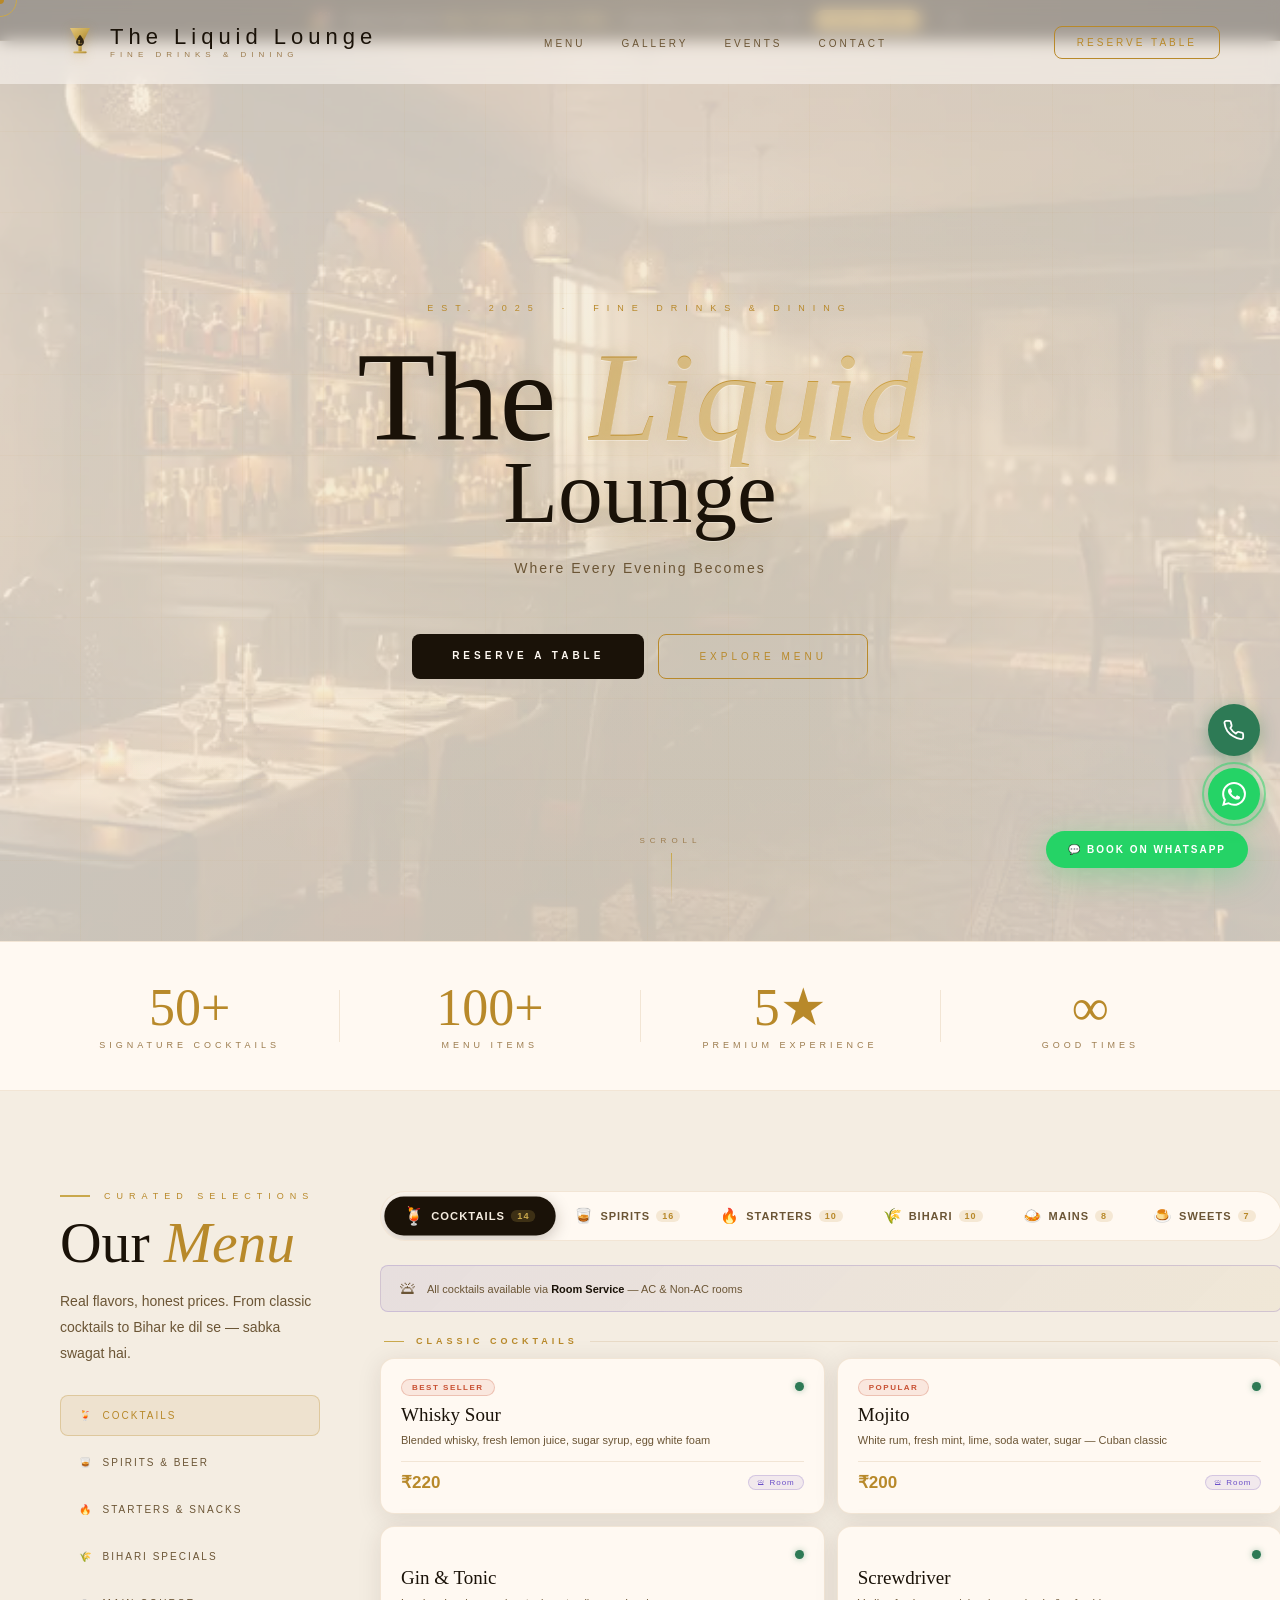
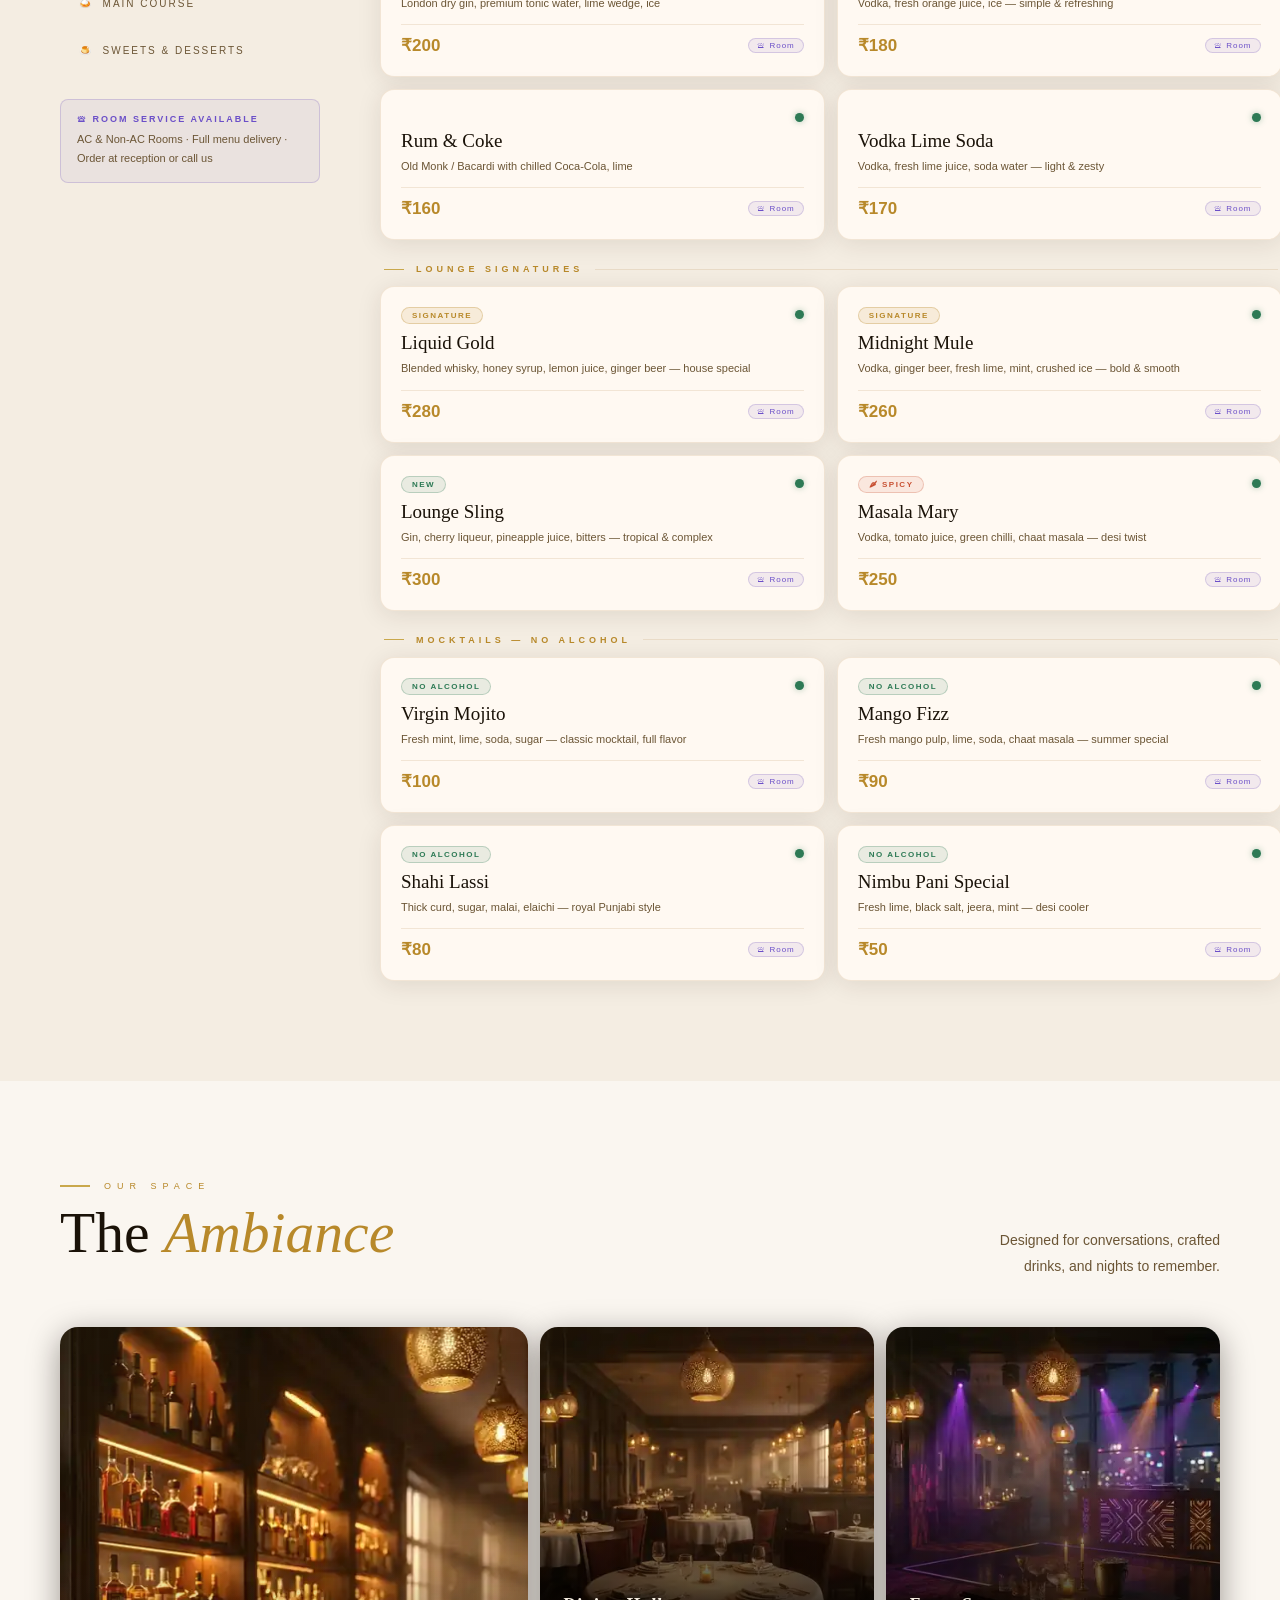
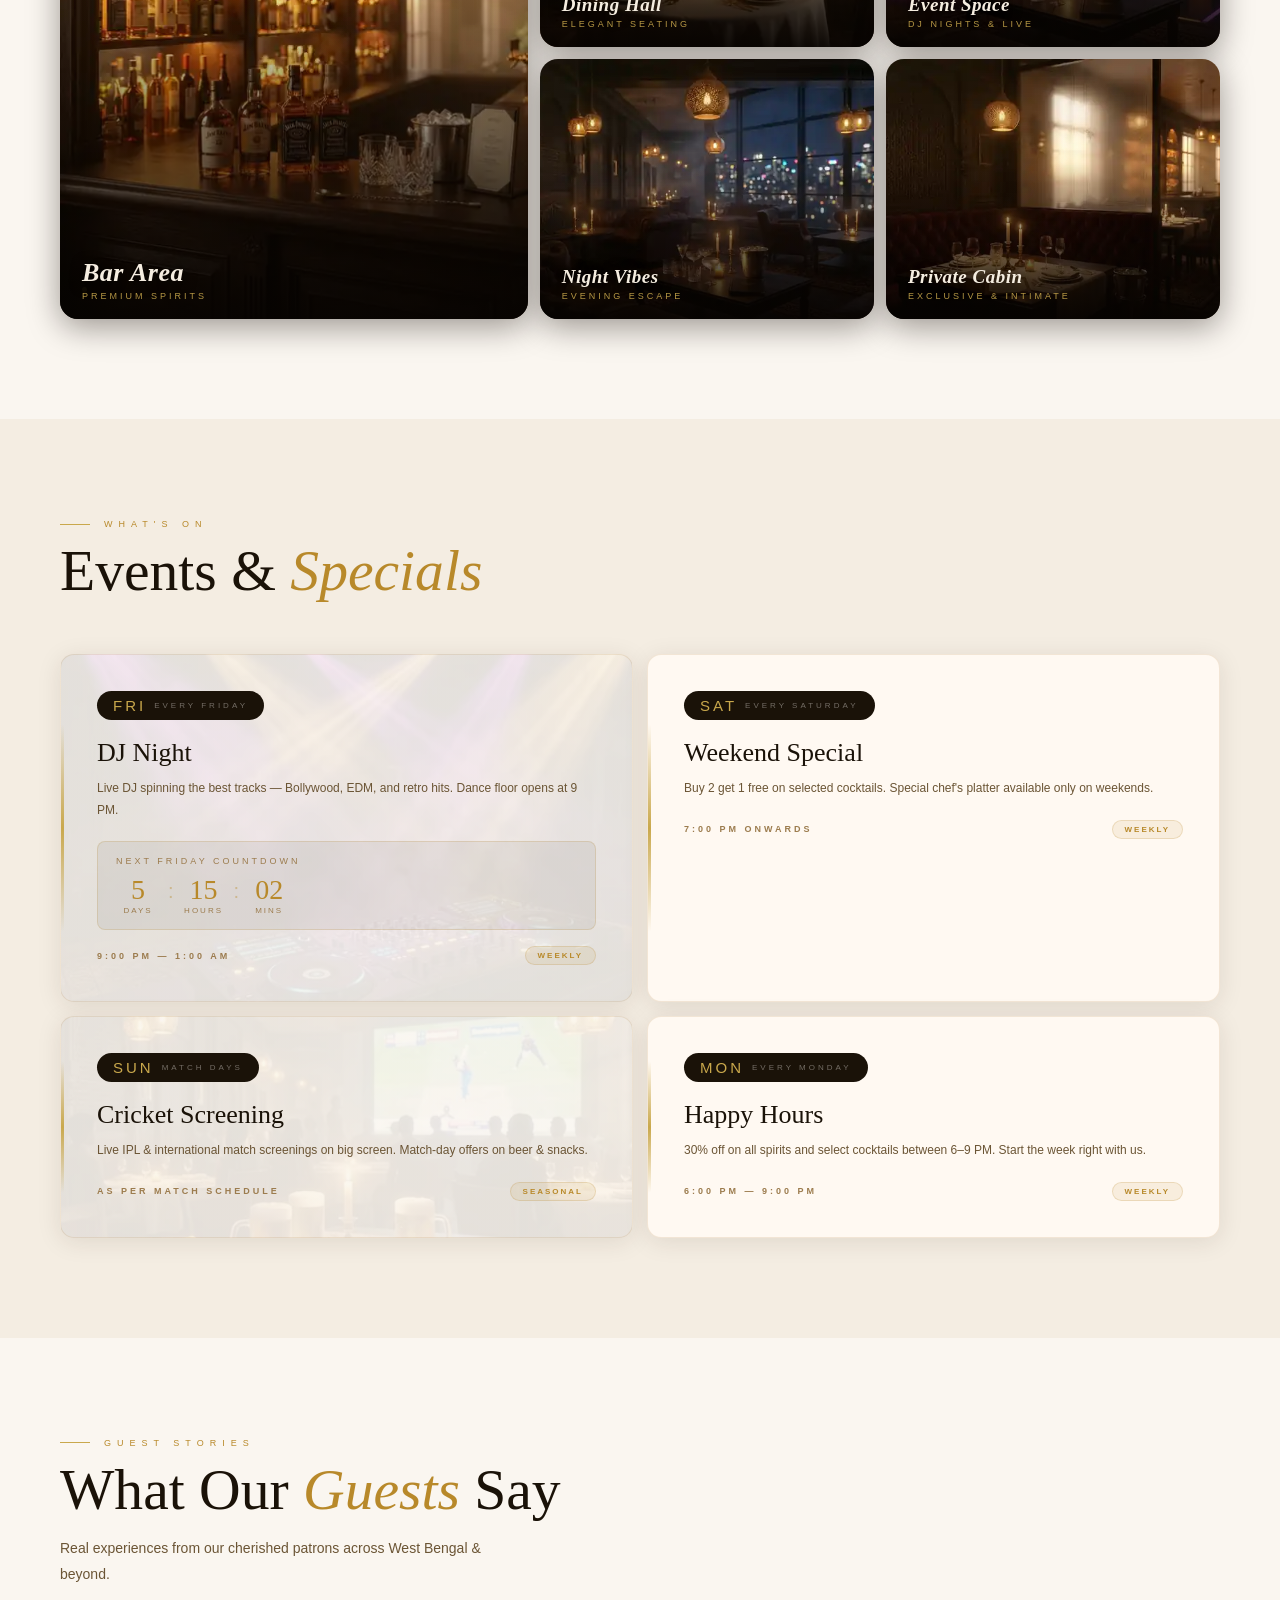
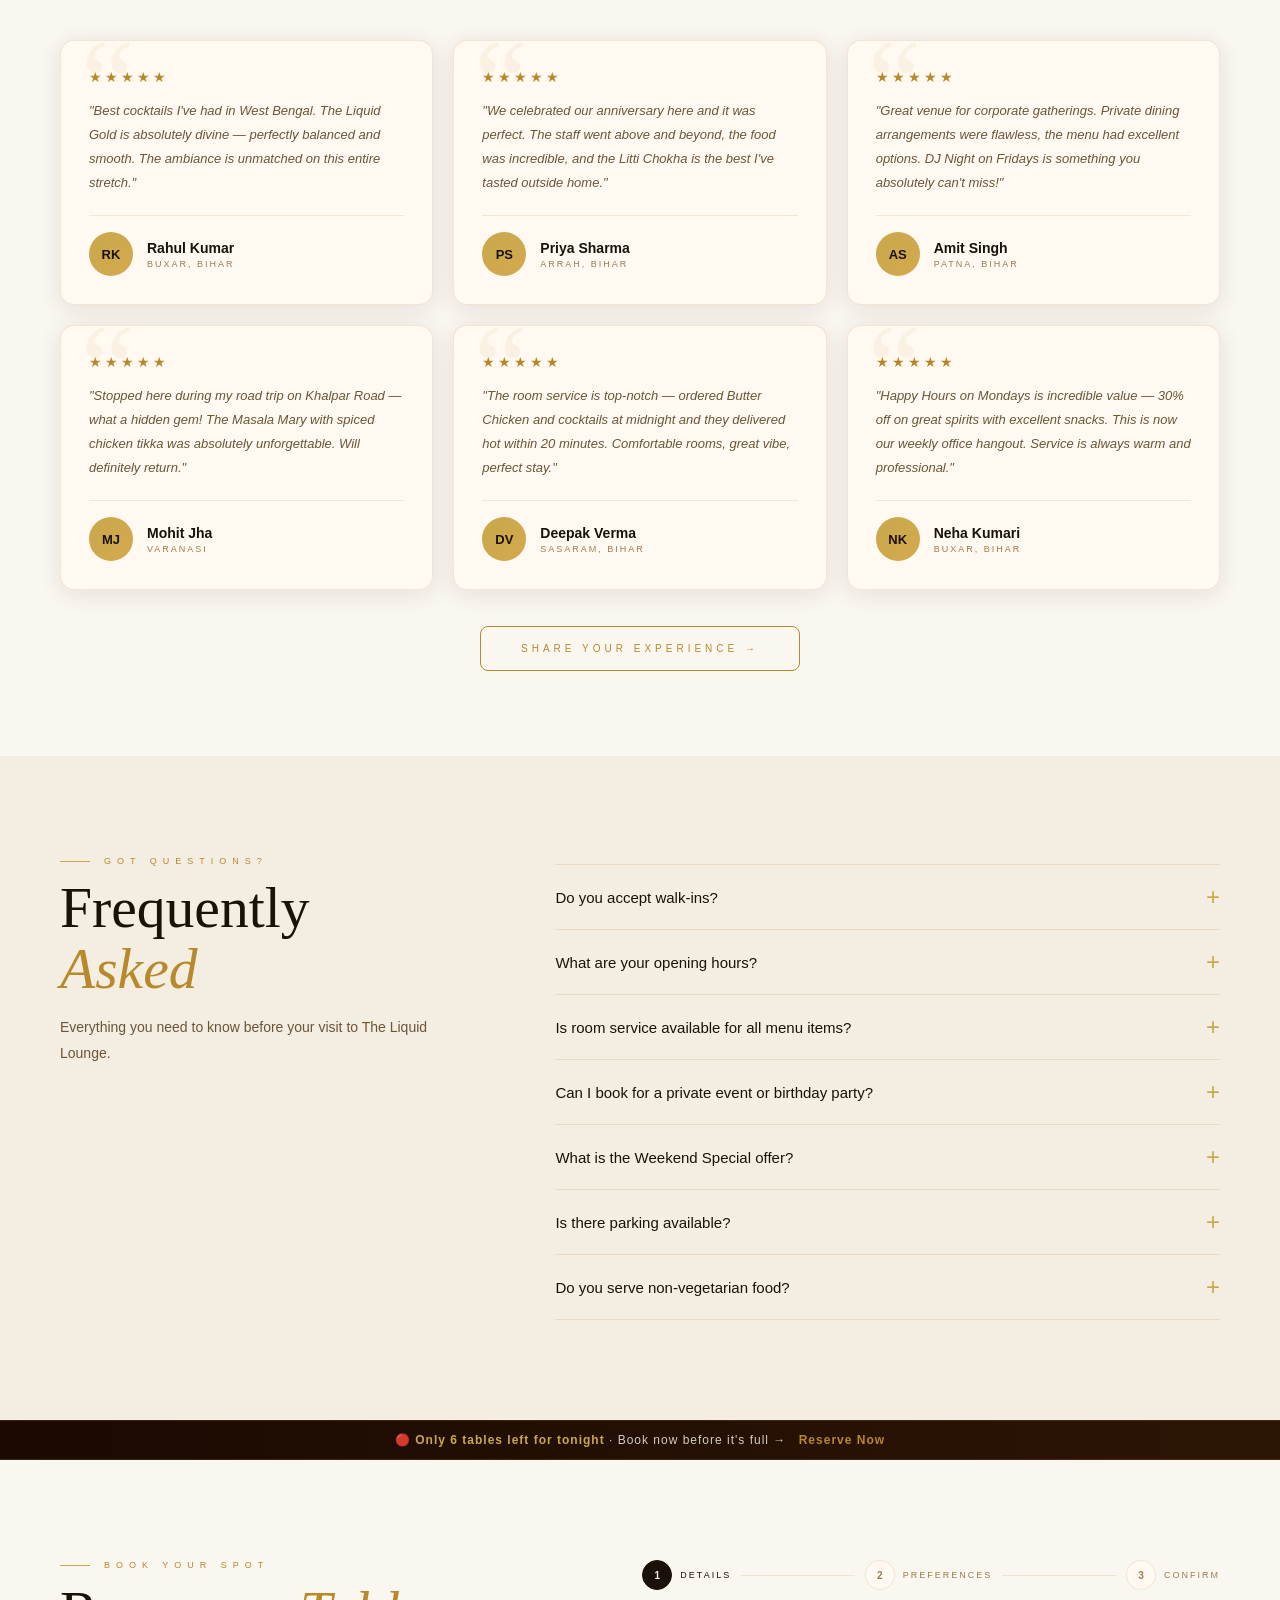
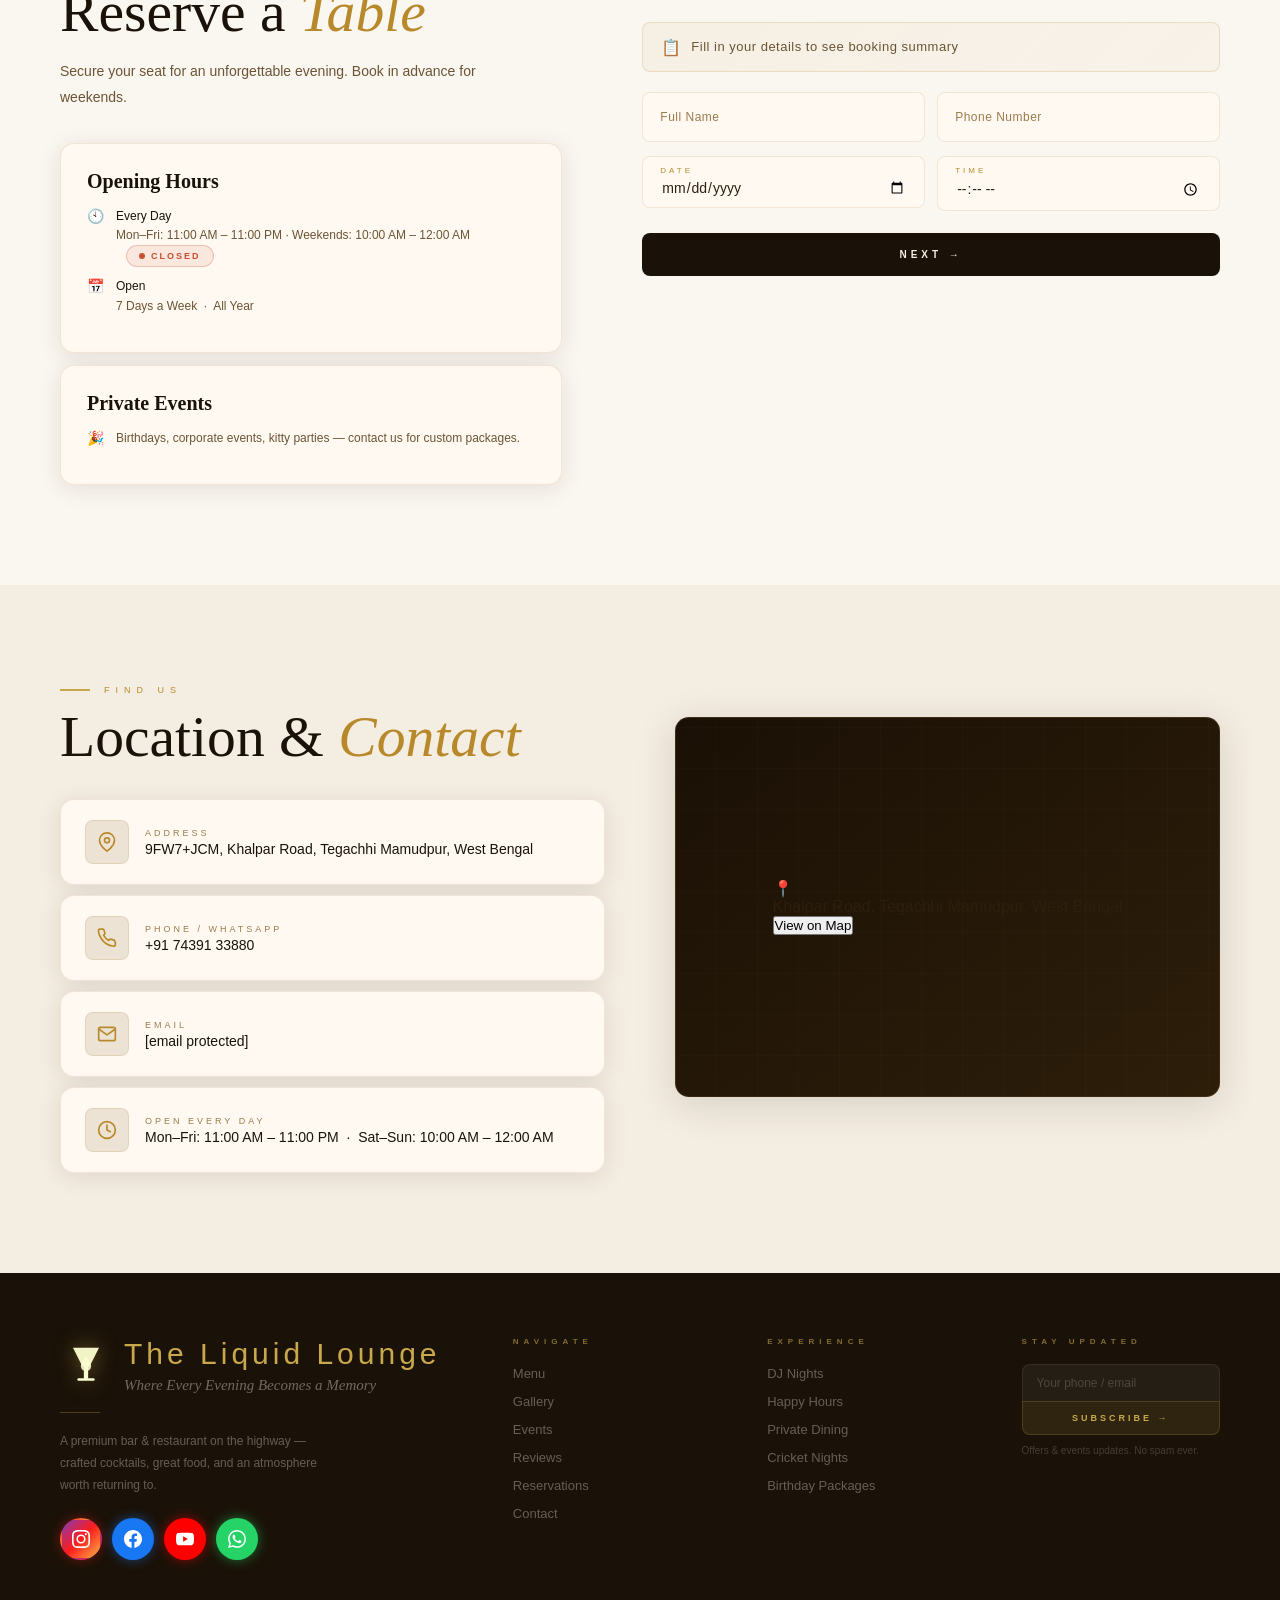
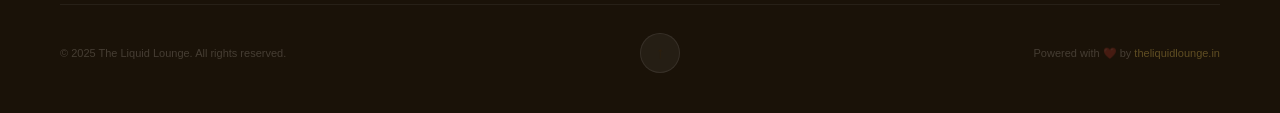
==== commit 280e1d8f: "Add DJ Night countdown, Tonight's Special badges, and reservation form live preview Agent-Logs-Url: " ====
--- a/index.html
+++ b/index.html
@@ -450,7 +450,7 @@
   <div class="sl rv">What's On</div>
   <h2 class="st rv">Events & <em>Specials</em></h2>
   <div class="ev-grid">
-    <div class="ev-card rv" style="background:linear-gradient(rgba(250,246,240,0.91),rgba(250,246,240,0.91)),url('/assets/images/gallery-6.webp') center/cover no-repeat;"><div class="ev-badge"><span class="ev-day">FRI</span><span class="ev-freq">Every Friday</span></div><h3 class="ev-title">DJ Night</h3><p class="ev-desc">Live DJ spinning the best tracks — Bollywood, EDM, and retro hits. Dance floor opens at 9 PM.</p><div class="ev-foot"><div class="ev-time">9:00 PM — 1:00 AM</div><div class="ev-tag">Weekly</div></div></div>
+    <div class="ev-card rv" style="background:linear-gradient(rgba(250,246,240,0.91),rgba(250,246,240,0.91)),url('/assets/images/gallery-6.webp') center/cover no-repeat;"><div class="ev-badge"><span class="ev-day">FRI</span><span class="ev-freq">Every Friday</span></div><h3 class="ev-title">DJ Night</h3><p class="ev-desc">Live DJ spinning the best tracks — Bollywood, EDM, and retro hits. Dance floor opens at 9 PM.</p><div class="ev-countdown" id="dj-countdown"><span class="ec-label">Next Friday Countdown</span><div class="ec-blocks"><div class="ec-block"><span id="ec-d">0</span><div class="ec-u">Days</div></div><div class="ec-sep">:</div><div class="ec-block"><span id="ec-h">00</span><div class="ec-u">Hours</div></div><div class="ec-sep">:</div><div class="ec-block"><span id="ec-m">00</span><div class="ec-u">Mins</div></div></div></div><div class="ev-foot"><div class="ev-time">9:00 PM — 1:00 AM</div><div class="ev-tag">Weekly</div></div></div>
     <div class="ev-card rv"><div class="ev-badge"><span class="ev-day">SAT</span><span class="ev-freq">Every Saturday</span></div><h3 class="ev-title">Weekend Special</h3><p class="ev-desc">Buy 2 get 1 free on selected cocktails. Special chef's platter available only on weekends.</p><div class="ev-foot"><div class="ev-time">7:00 PM onwards</div><div class="ev-tag">Weekly</div></div></div>
     <div class="ev-card rv" style="background:linear-gradient(rgba(250,246,240,0.91),rgba(250,246,240,0.91)),url('/assets/images/gallery-7.webp') center/cover no-repeat;"><div class="ev-badge"><span class="ev-day">SUN</span><span class="ev-freq">Match Days</span></div><h3 class="ev-title">Cricket Screening</h3><p class="ev-desc">Live IPL & international match screenings on big screen. Match-day offers on beer & snacks.</p><div class="ev-foot"><div class="ev-time">As per match schedule</div><div class="ev-tag">Seasonal</div></div></div>
     <div class="ev-card rv"><div class="ev-badge"><span class="ev-day">MON</span><span class="ev-freq">Every Monday</span></div><h3 class="ev-title">Happy Hours</h3><p class="ev-desc">30% off on all spirits and select cocktails between 6–9 PM. Start the week right with us.</p><div class="ev-foot"><div class="ev-time">6:00 PM — 9:00 PM</div><div class="ev-tag">Weekly</div></div></div>
@@ -592,6 +592,7 @@
         <div class="sln"></div>
         <div class="stp" id="si3"><div class="sn">3</div><div class="slb">Confirm</div></div>
       </div>
+      <div class="form-preview" id="form-preview"><div class="fp-inner"><div class="fp-icon">📋</div><div class="fp-text" id="fp-text">Fill in your details to see booking summary</div></div></div>
       <div class="fs act" id="fs1">
         <div class="r2">
           <div class="fg"><input type="text" id="fn" placeholder=" " oninput="vf(this,'n')"/><label for="fn">Full Name</label><span class="vi">✓</span></div>
--- a/assets/css/main.css
+++ b/assets/css/main.css
@@ -525,3 +525,21 @@
   .tm-dot{width:8px;height:8px;border-radius:50%;background:rgba(184,137,42,0.25);border:none;cursor:pointer;transition:all 0.3s;}
   .tm-dot.active{background:var(--gold);width:24px;border-radius:100px;}
 }
+
+/* ═══ DJ NIGHT COUNTDOWN ═══ */
+.ev-countdown{margin:16px 0;padding:14px 18px;background:rgba(26,18,8,0.06);border-radius:var(--rs);border:1px solid rgba(184,137,42,0.2);}
+.ec-label{font-size:9px;letter-spacing:3px;text-transform:uppercase;color:var(--text3);display:block;margin-bottom:10px;}
+.ec-blocks{display:flex;align-items:center;gap:8px;}
+.ec-block{text-align:center;min-width:44px;}
+.ec-block span:first-child{font-family:'Cormorant Garamond',serif;font-size:28px;color:var(--gold);font-weight:300;line-height:1;display:block;}
+.ec-u{font-size:8px;letter-spacing:2px;color:var(--text3);text-transform:uppercase;margin-top:2px;}
+.ec-sep{font-size:20px;color:rgba(184,137,42,0.4);align-self:flex-start;margin-top:4px;}
+
+/* ═══ TONIGHT'S SPECIAL BADGE ═══ */
+.b-tonight{background:rgba(107,79,200,0.12);border:1px solid rgba(107,79,200,0.3);color:#6b4fc8;}
+
+/* ═══ RESERVATION FORM PREVIEW ═══ */
+.form-preview{background:linear-gradient(135deg,rgba(184,137,42,0.06),rgba(184,137,42,0.03));border:1px solid rgba(184,137,42,0.2);border-radius:var(--rs);padding:14px 18px;margin-bottom:20px;min-height:48px;transition:all 0.3s;}
+.fp-inner{display:flex;align-items:center;gap:10px;}
+.fp-icon{font-size:16px;flex-shrink:0;}
+.fp-text{font-size:13px;color:var(--text2);letter-spacing:0.5px;line-height:1.5;}
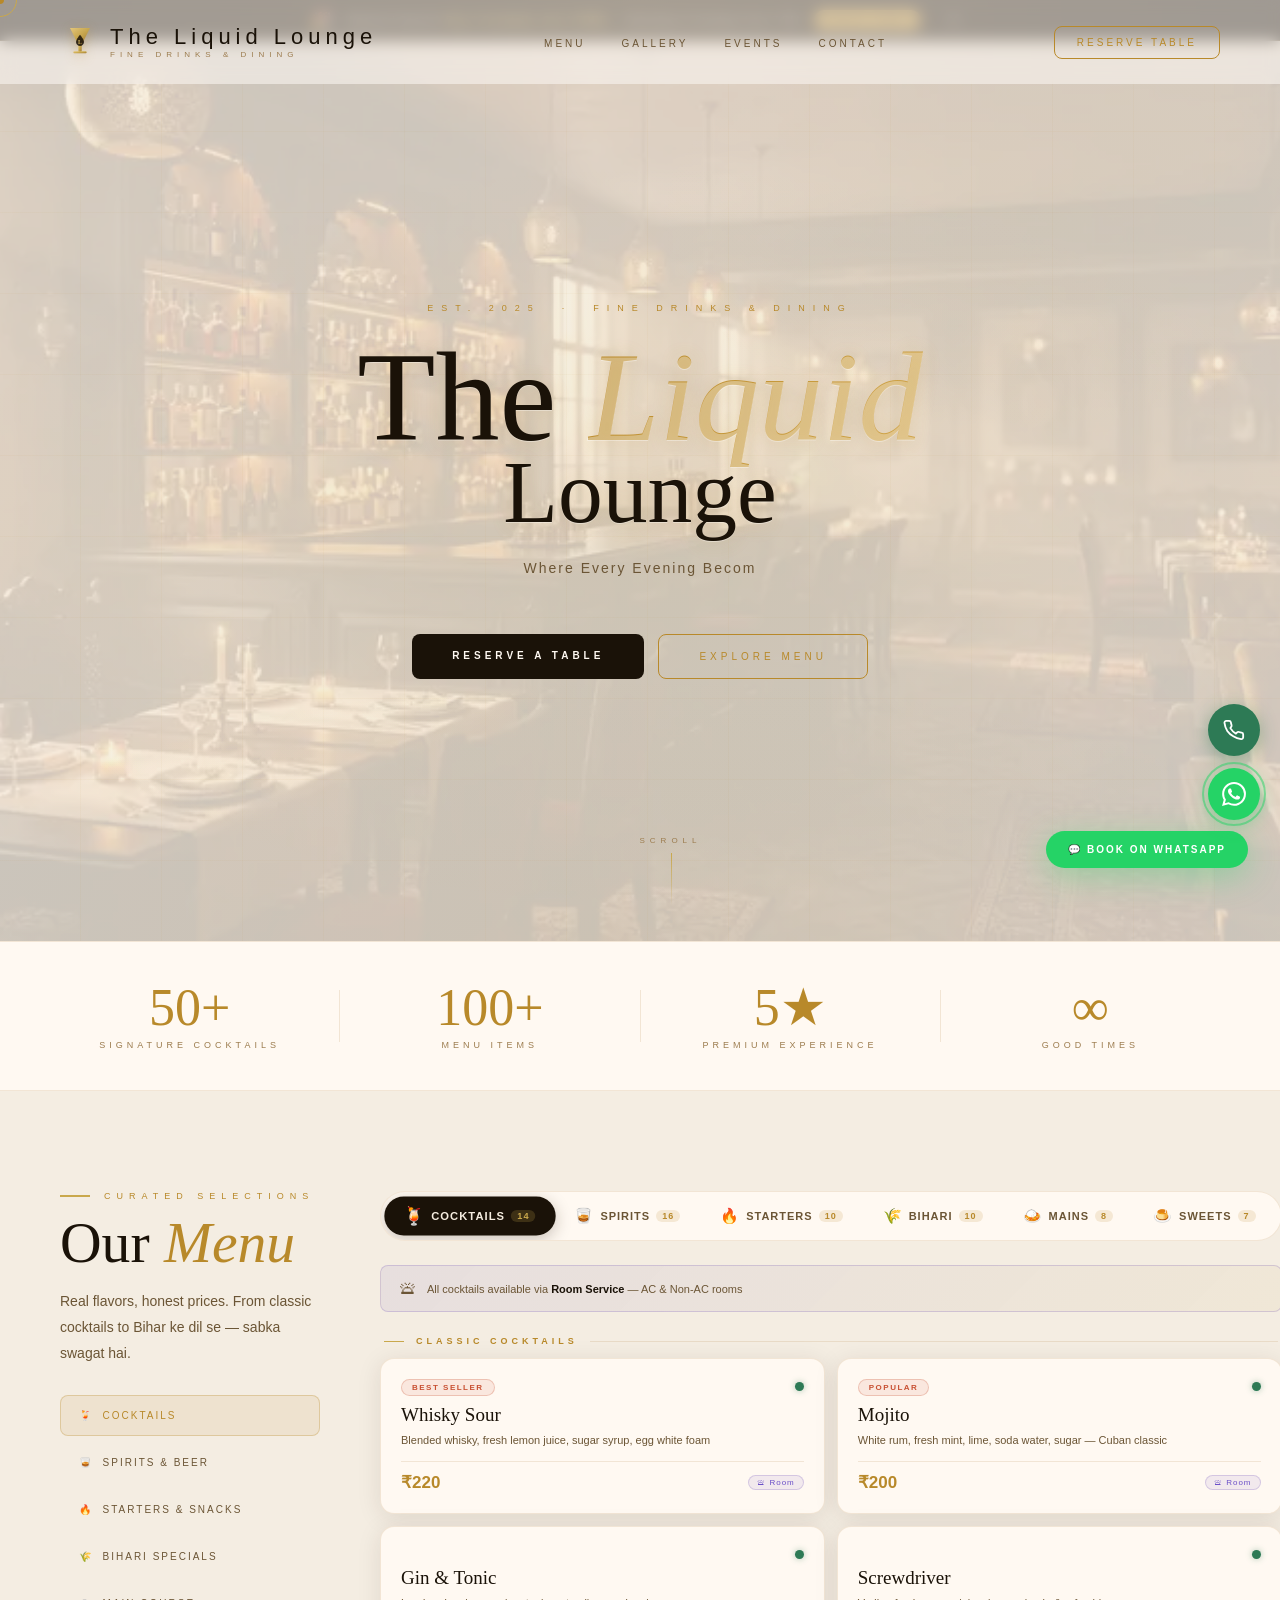
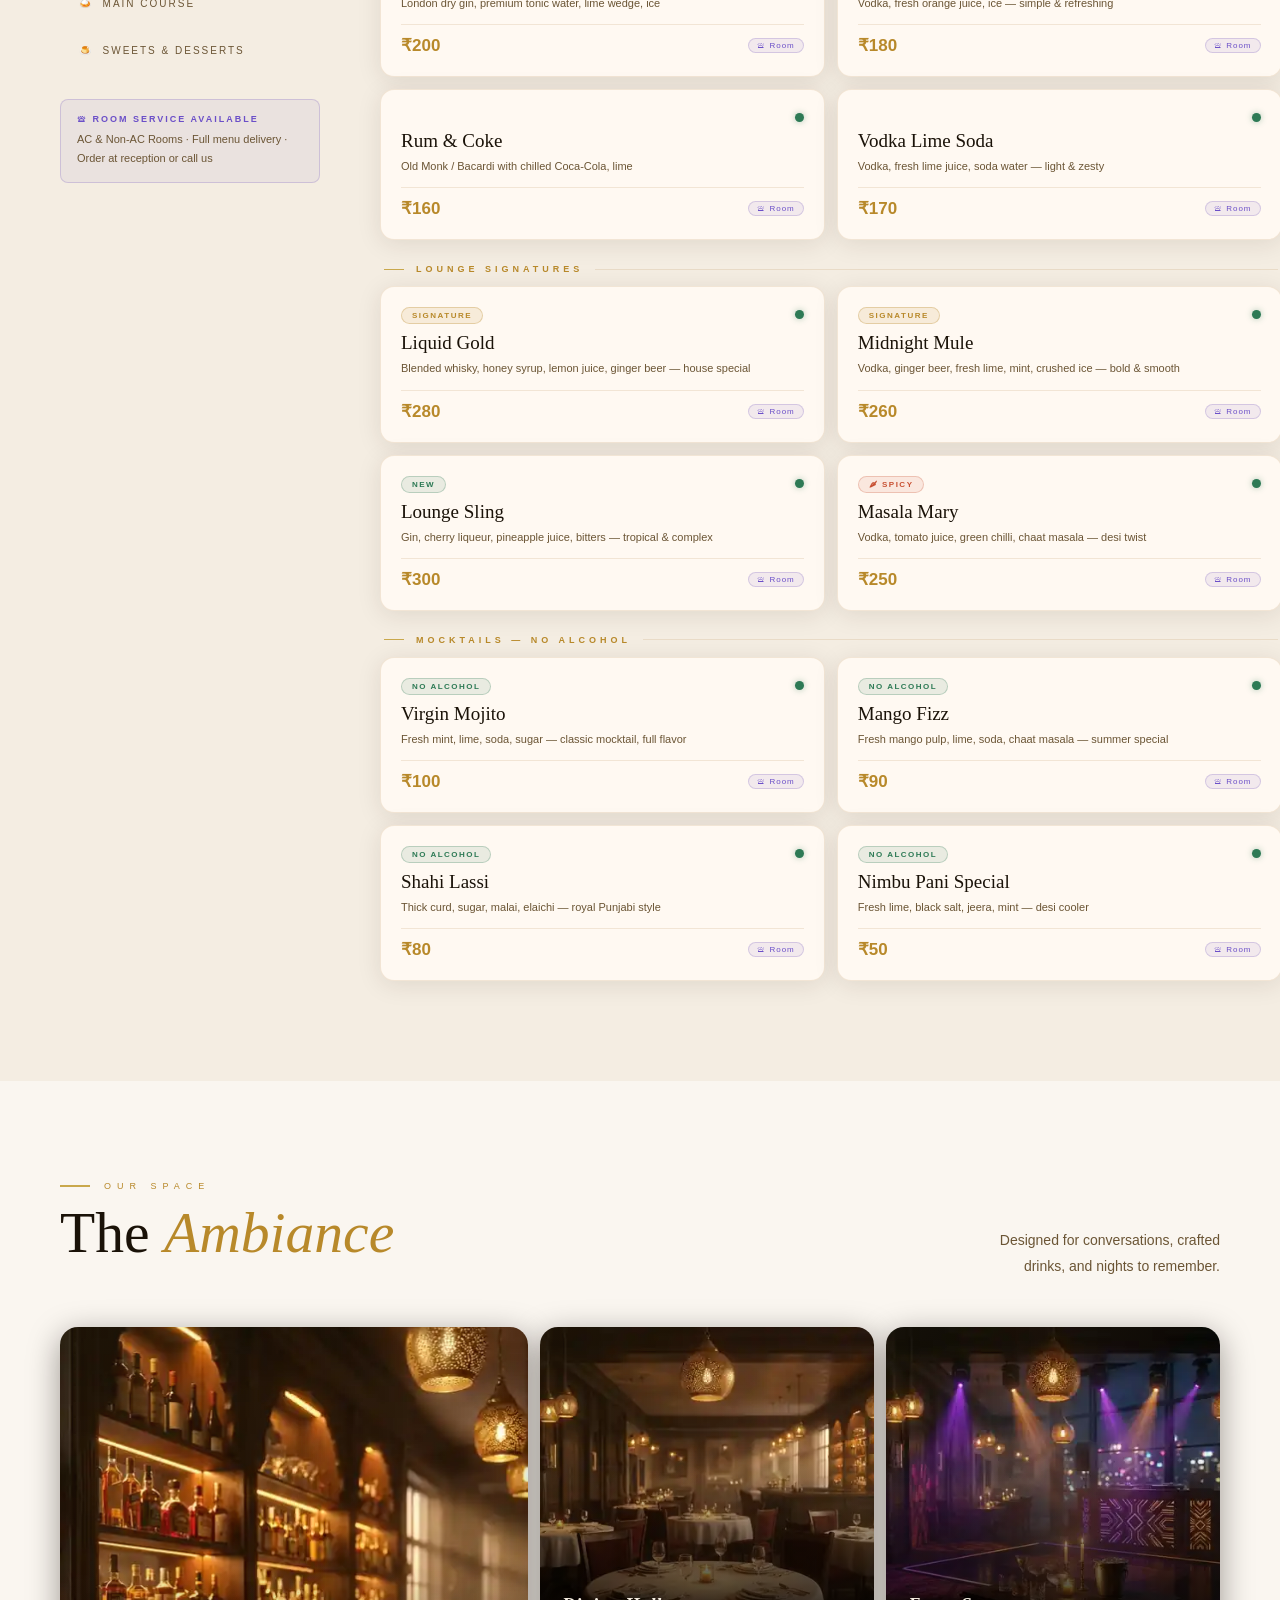
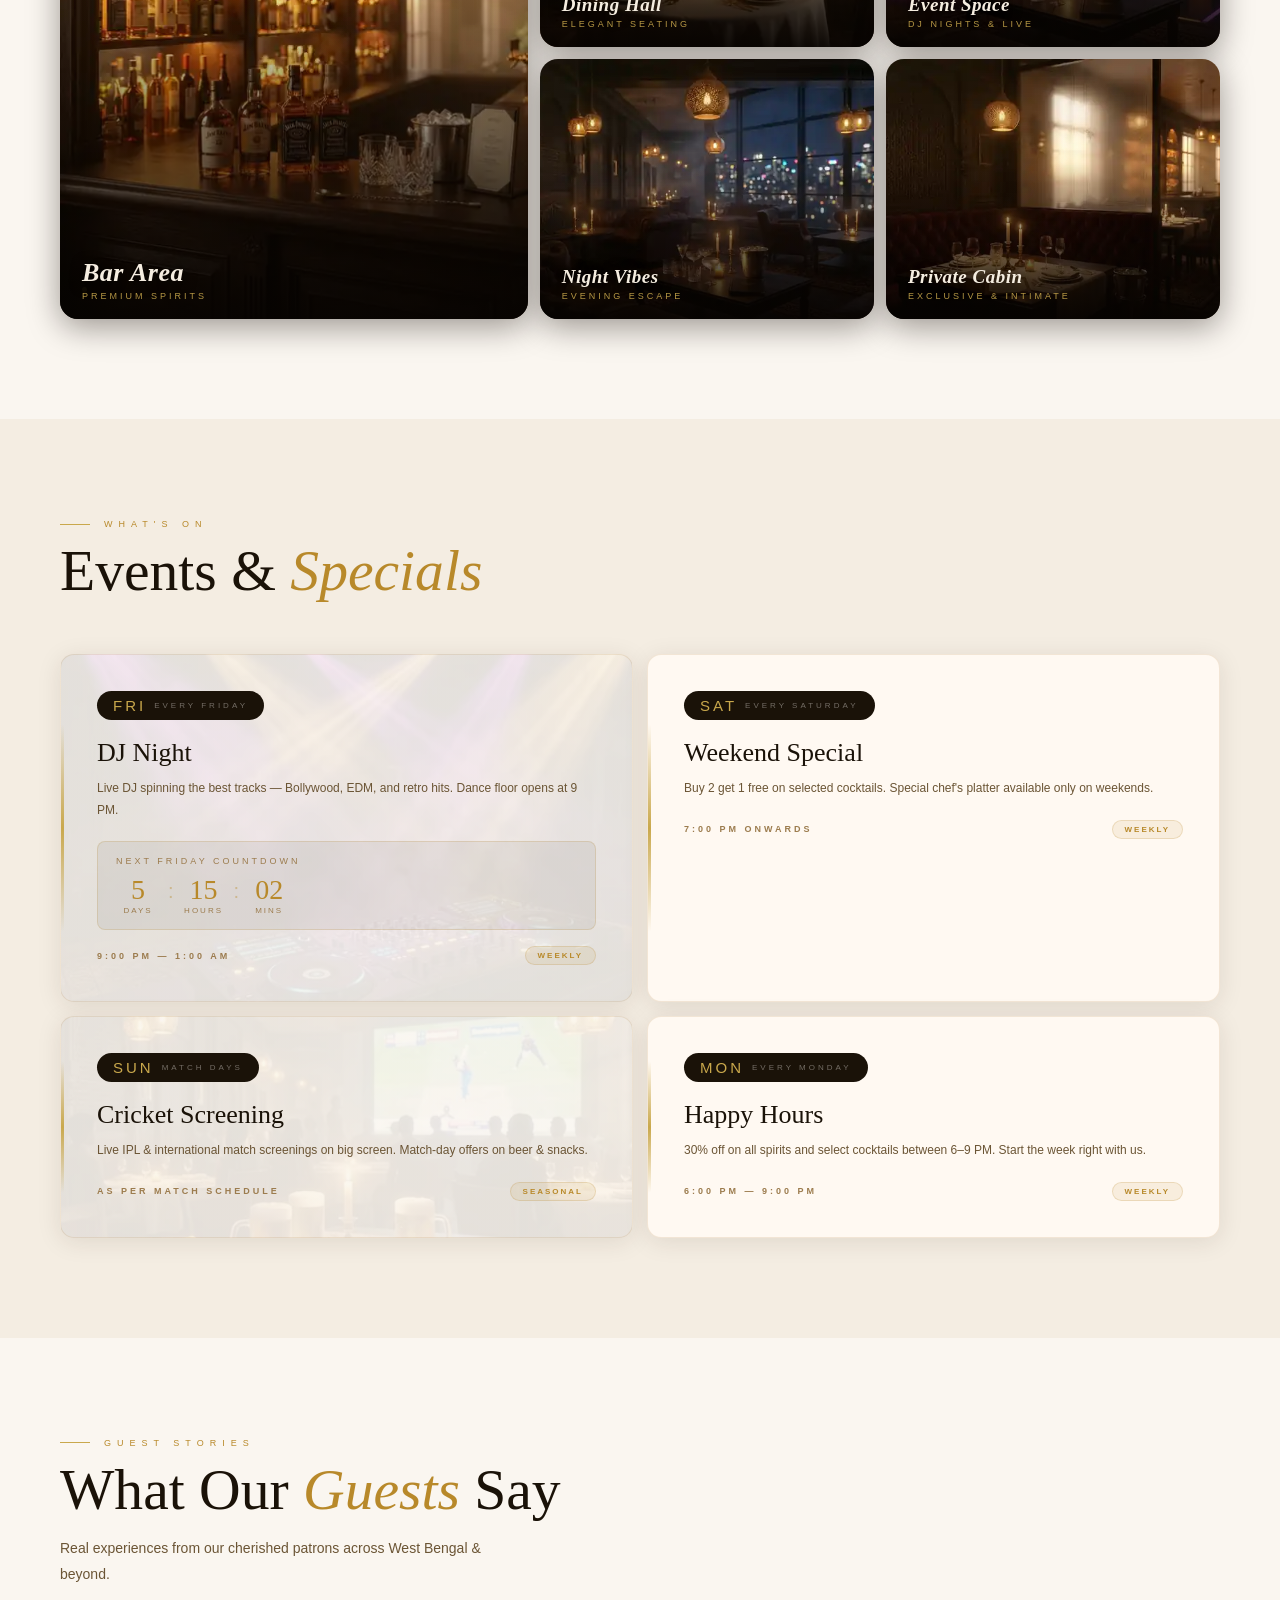
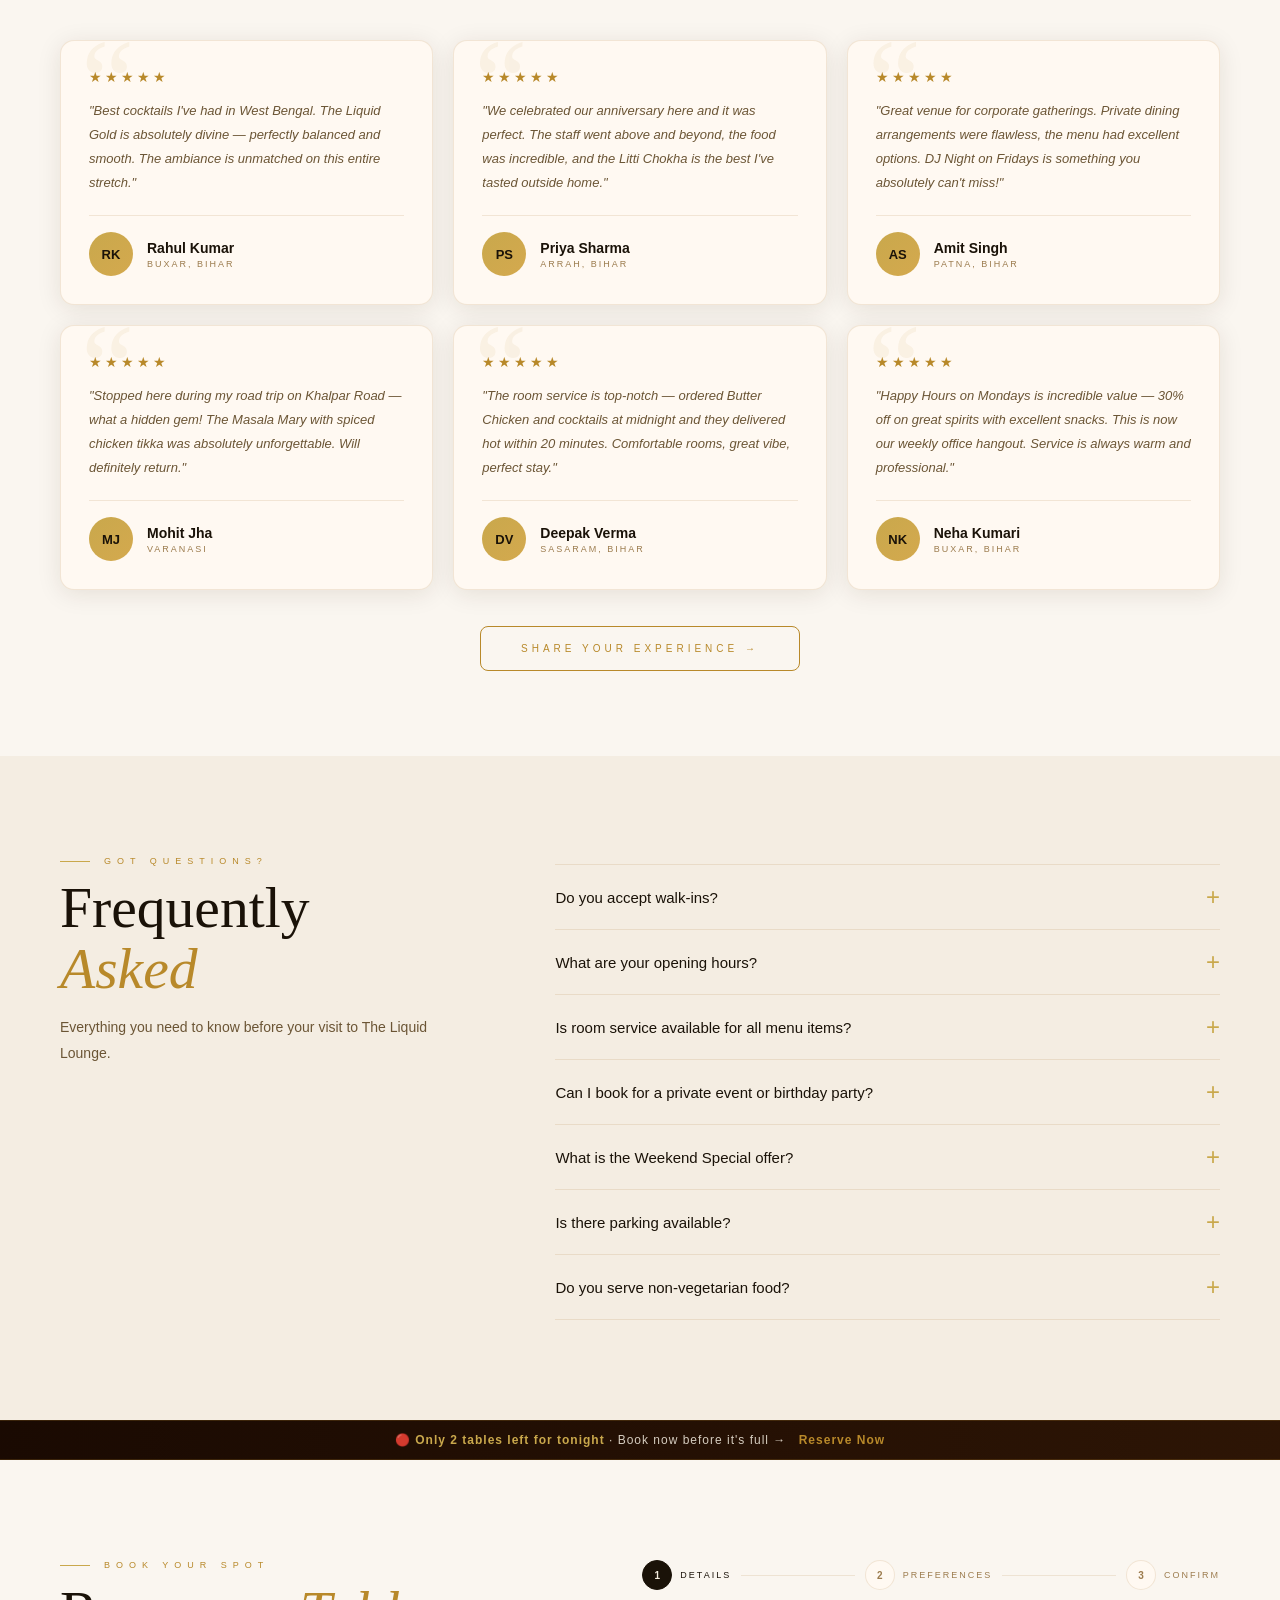
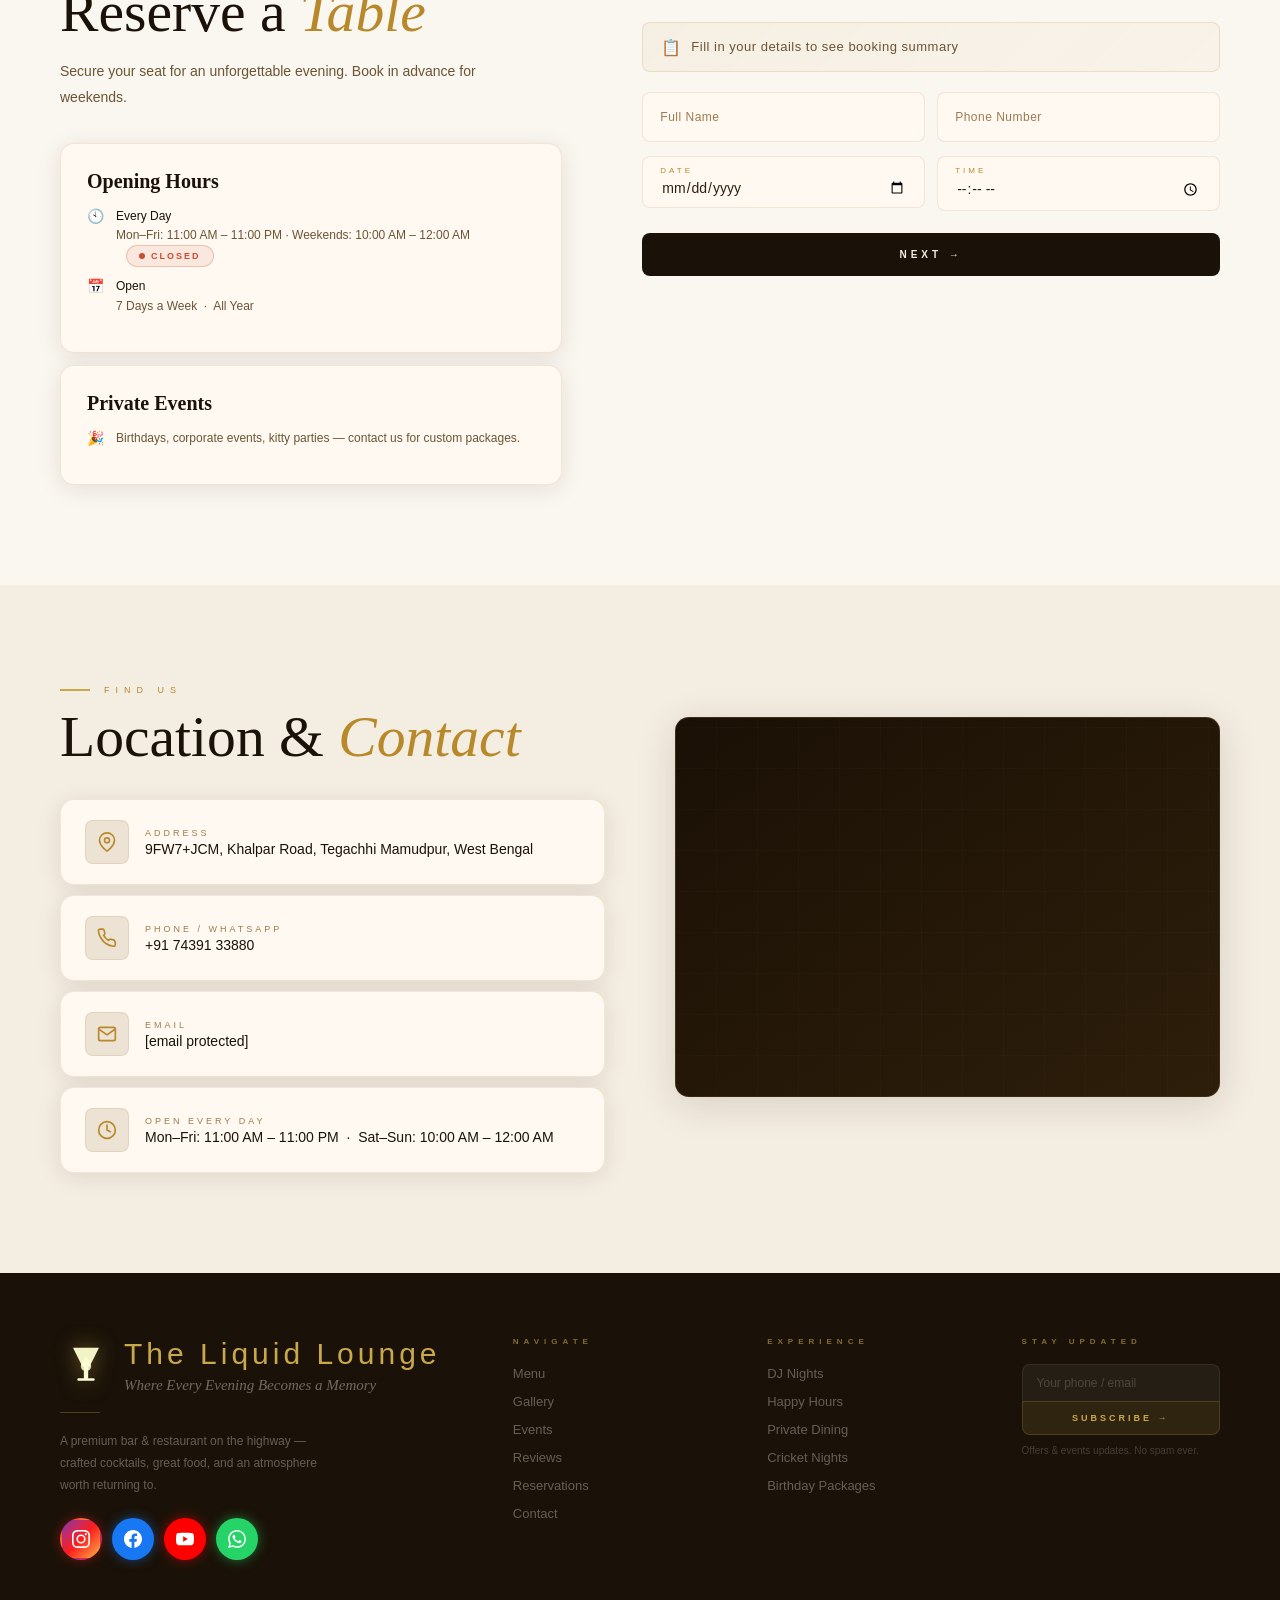
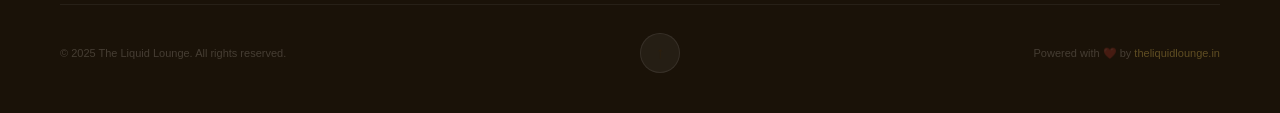
==== commit 9aafaab4: "fix: resolve Google Maps black box - update map-box iframe, CSP, and lazy-load JS Agent-Logs-Url: ht" ====
--- a/index.html
+++ b/index.html
@@ -7,7 +7,7 @@
 <meta http-equiv="X-XSS-Protection" content="1; mode=block"/>
 <meta http-equiv="Referrer-Policy" content="strict-origin-when-cross-origin"/>
 <meta http-equiv="Permissions-Policy" content="camera=(), microphone=(), geolocation=(self)"/>
-<meta http-equiv="Content-Security-Policy" content="default-src 'self'; script-src 'self' 'unsafe-inline' https://www.googletagmanager.com https://connect.facebook.net https://cdn-cgi.cloudflare.com; style-src 'self' 'unsafe-inline' https://fonts.googleapis.com; font-src 'self' https://fonts.gstatic.com; img-src 'self' data: https: blob:; connect-src 'self' https://www.google-analytics.com https://analytics.google.com https://stats.g.doubleclick.net https://connect.facebook.net; frame-src https://www.google.com https://maps.google.com; media-src 'self'; object-src 'none'; base-uri 'self'; form-action 'self' https://wa.me;"/>
+<meta http-equiv="Content-Security-Policy" content="default-src 'self'; script-src 'self' 'unsafe-inline' https://www.googletagmanager.com https://connect.facebook.net https://cdn-cgi.cloudflare.com; style-src 'self' 'unsafe-inline' https://fonts.googleapis.com; font-src 'self' https://fonts.gstatic.com; img-src 'self' data: https: blob:; connect-src 'self' https://www.google-analytics.com https://analytics.google.com https://stats.g.doubleclick.net https://connect.facebook.net; frame-src https://www.google.com https://maps.google.com https://maps.googleapis.com https://maps.gstatic.com; media-src 'self'; object-src 'none'; base-uri 'self'; form-action 'self' https://wa.me;"/>
 <!-- ─── Performance Hints ─────────────────────────────────────────────── -->
 <link rel="preconnect" href="https://fonts.googleapis.com"/>
 <link rel="preconnect" href="https://fonts.gstatic.com" crossorigin/>
@@ -656,11 +656,12 @@
     </div>
     <div>
       <div class="map-box rv">
-        <div class="map-placeholder">
-          <span class="map-pin">📍</span>
-          <p>Khalpar Road, Tegachhi Mamudpur, West Bengal</p>
-          <button class="map-load-btn" onclick="loadMap(this)">View on Map</button>
-        </div>
+        <iframe
+          data-src="https://maps.google.com/maps?q=Khalpar+Road,Tegachhi+Mamudpur,West+Bengal&output=embed"
+          width="100%" height="380" style="border:0;" allowfullscreen=""
+          loading="lazy" referrerpolicy="no-referrer-when-downgrade"
+          title="The Liquid Lounge Location">
+        </iframe>
       </div>
     </div>
   </div>
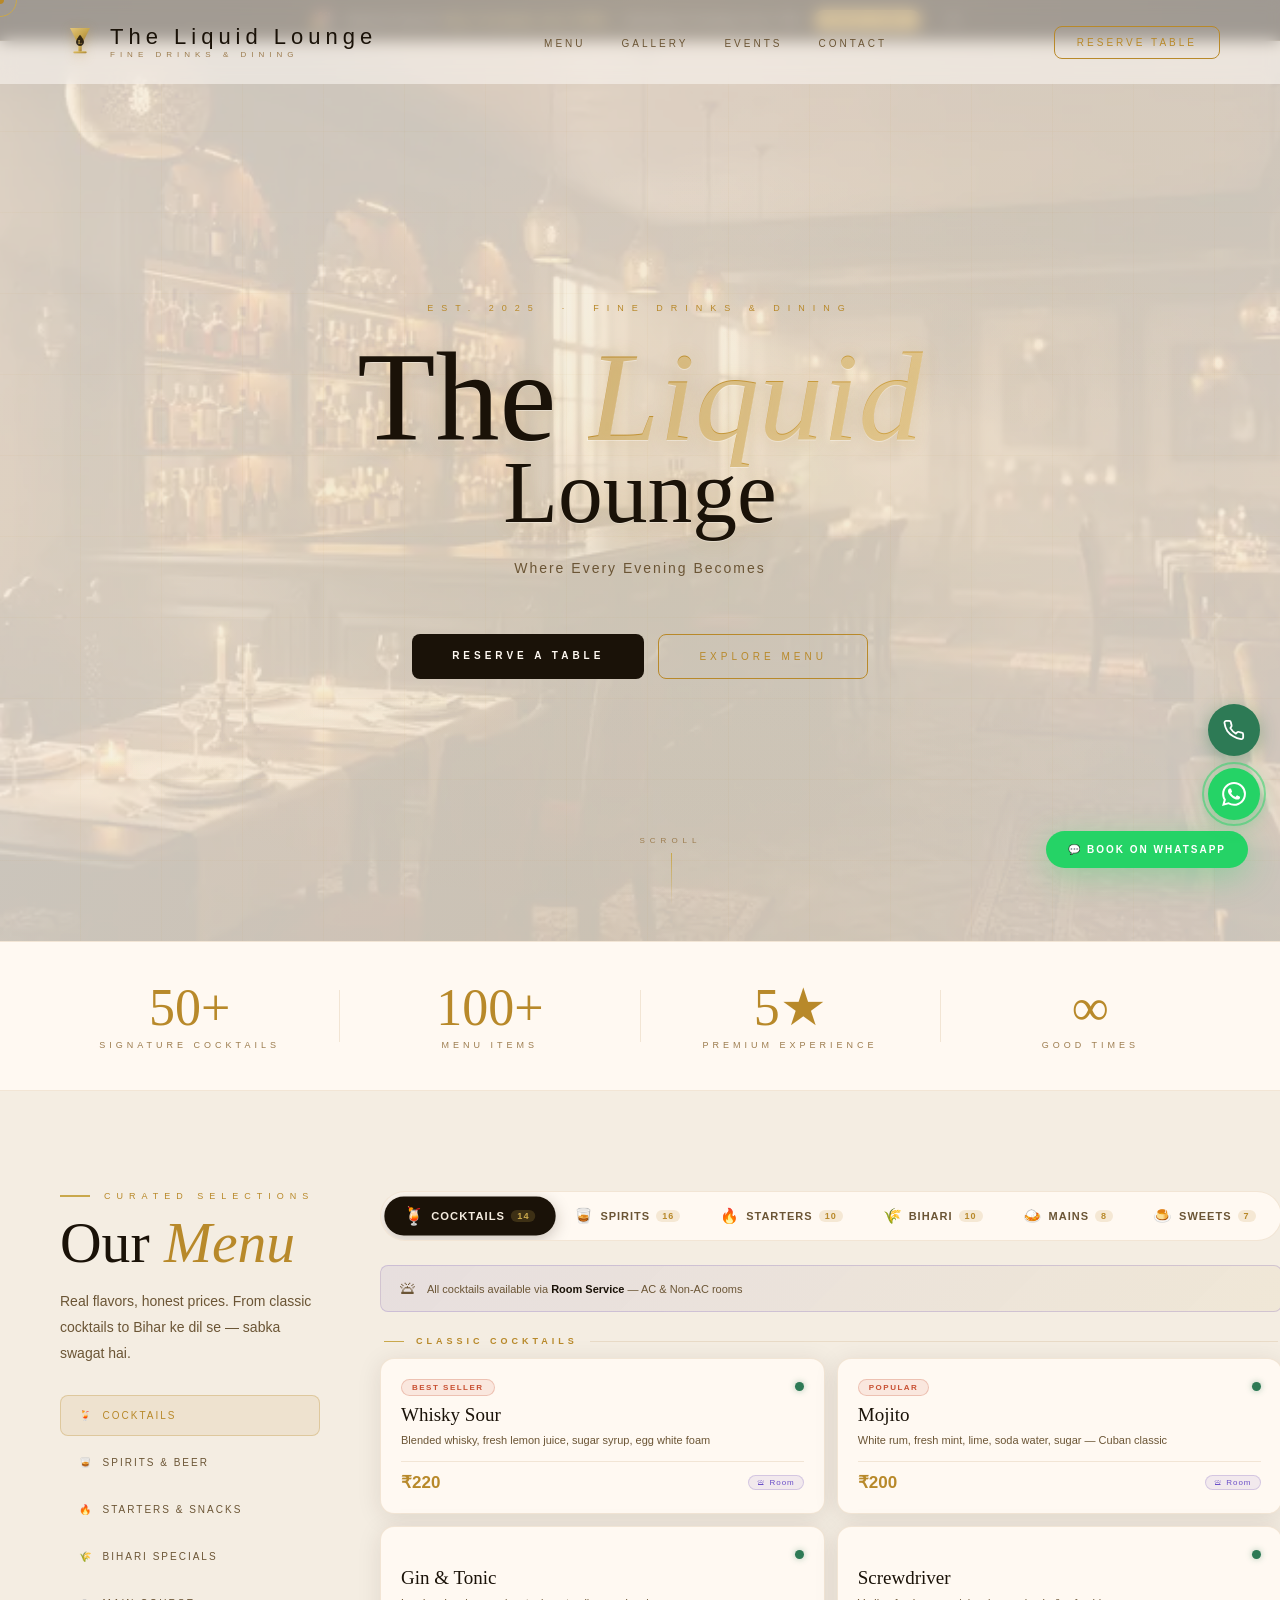
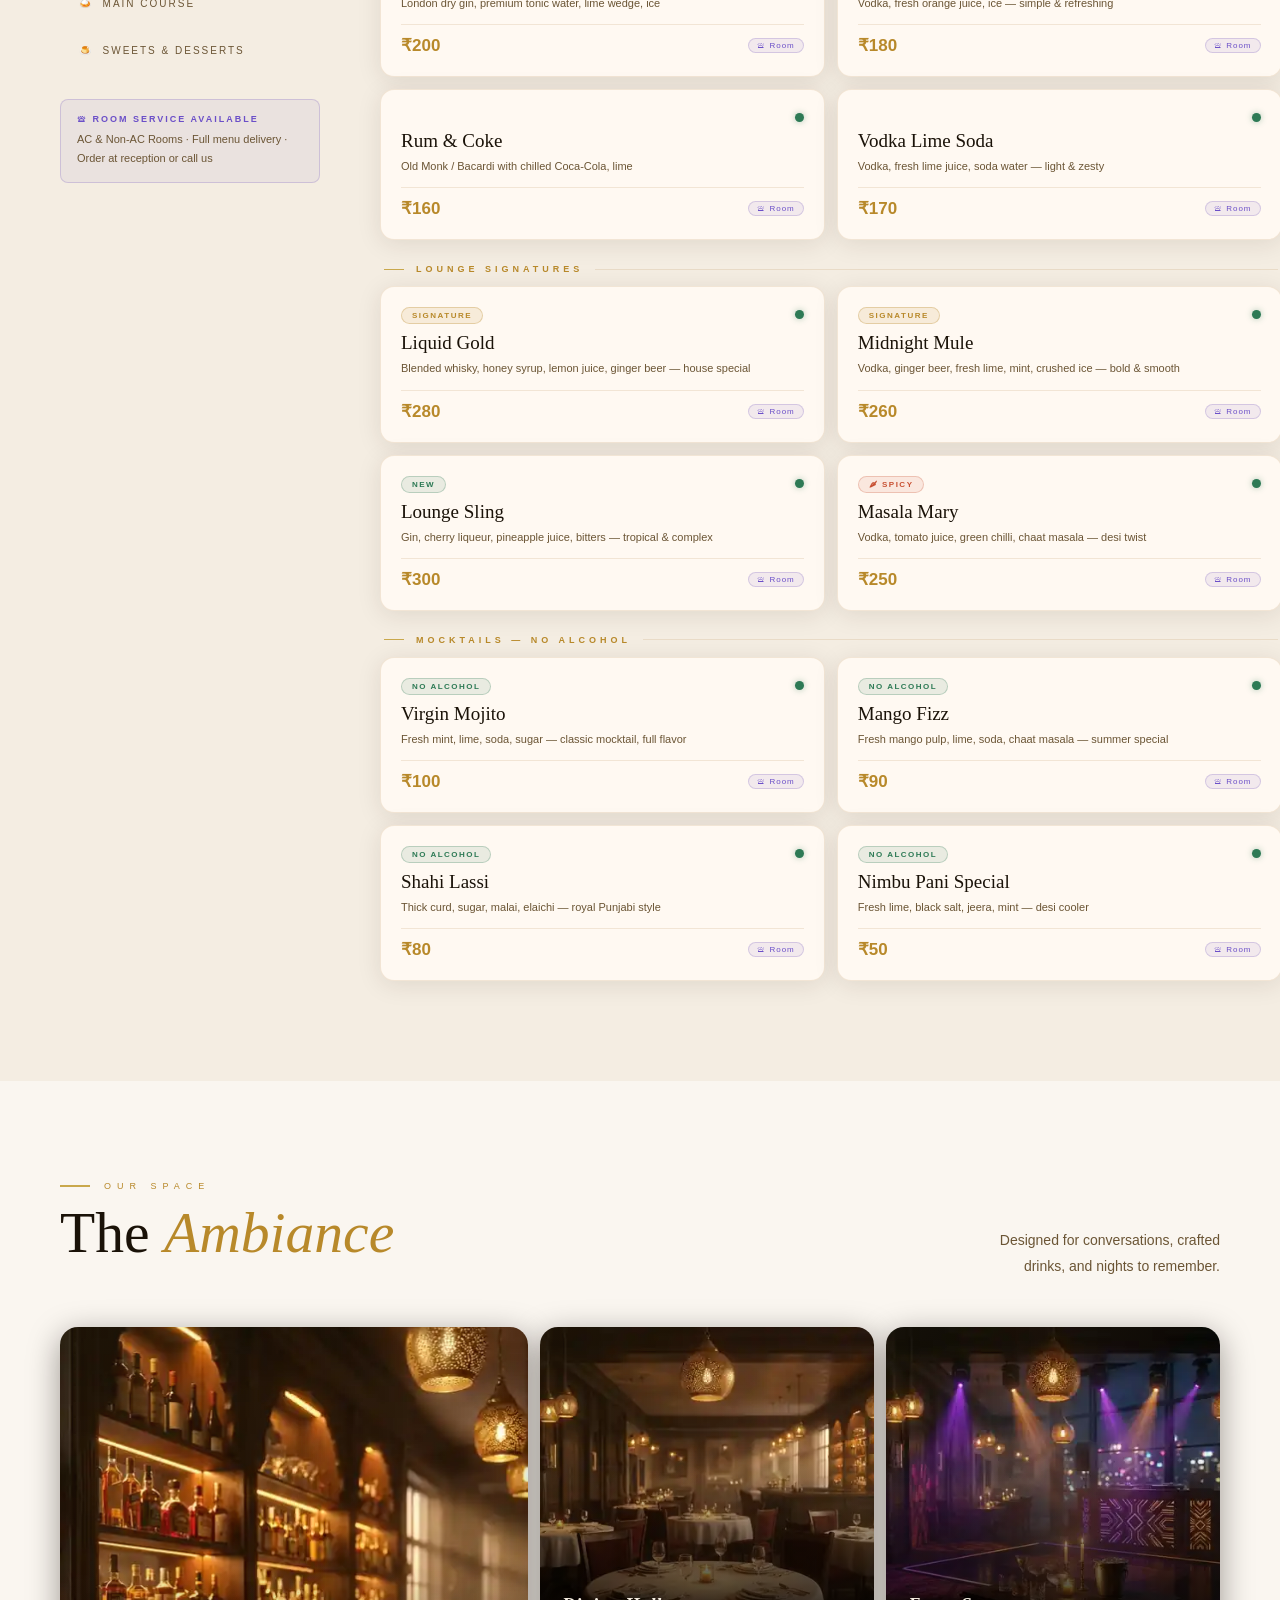
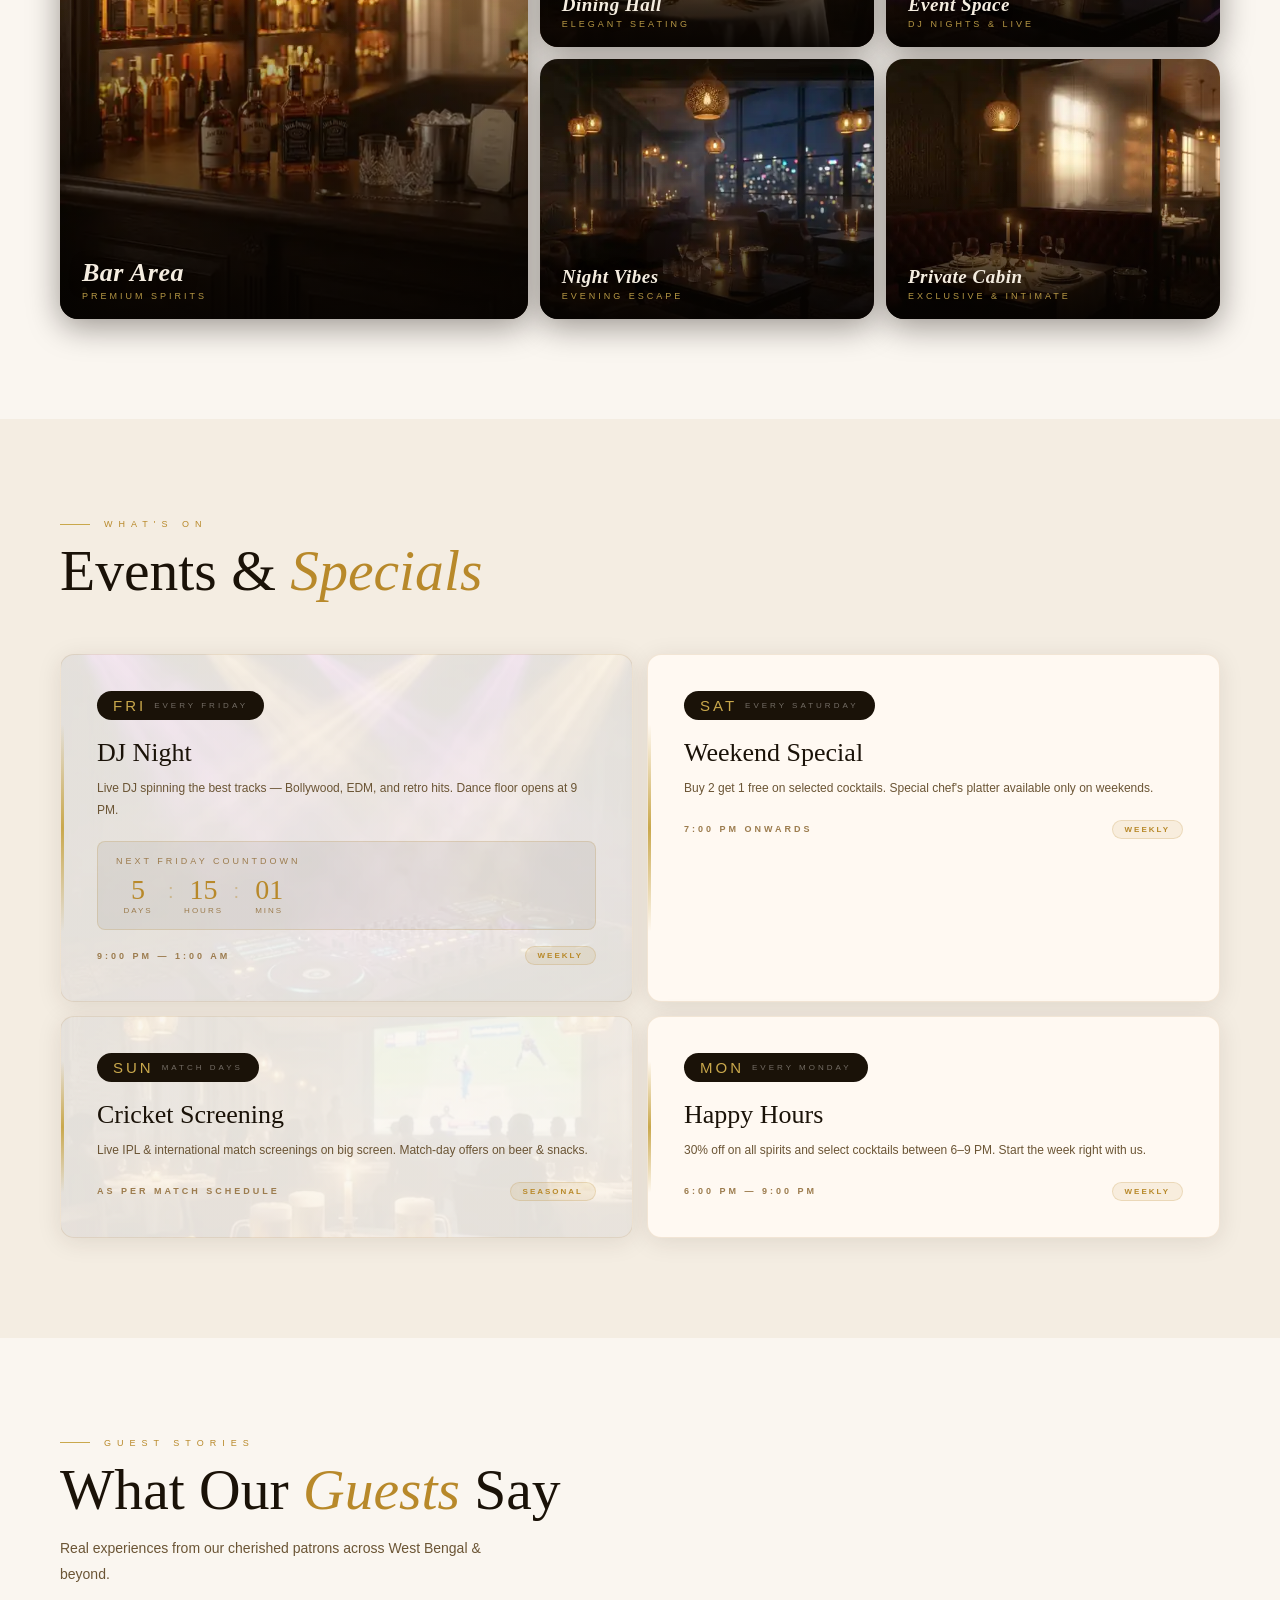
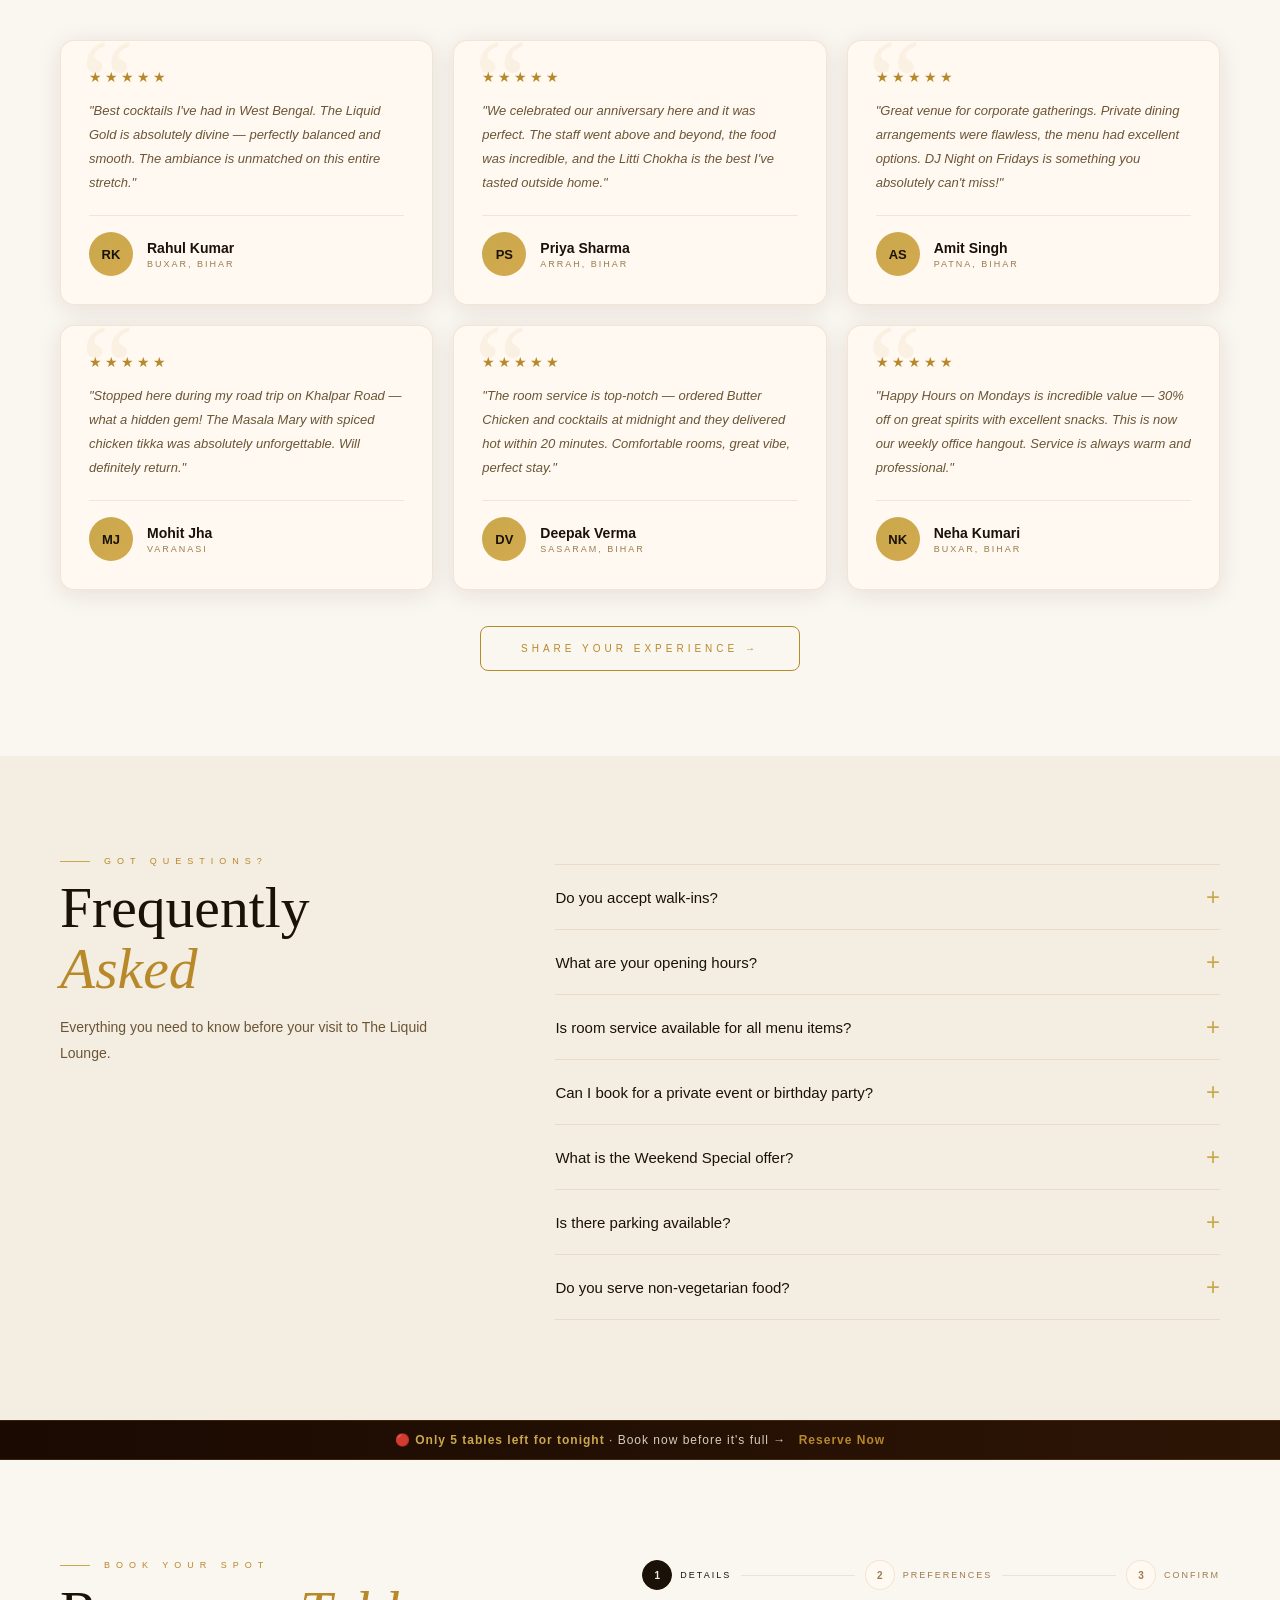
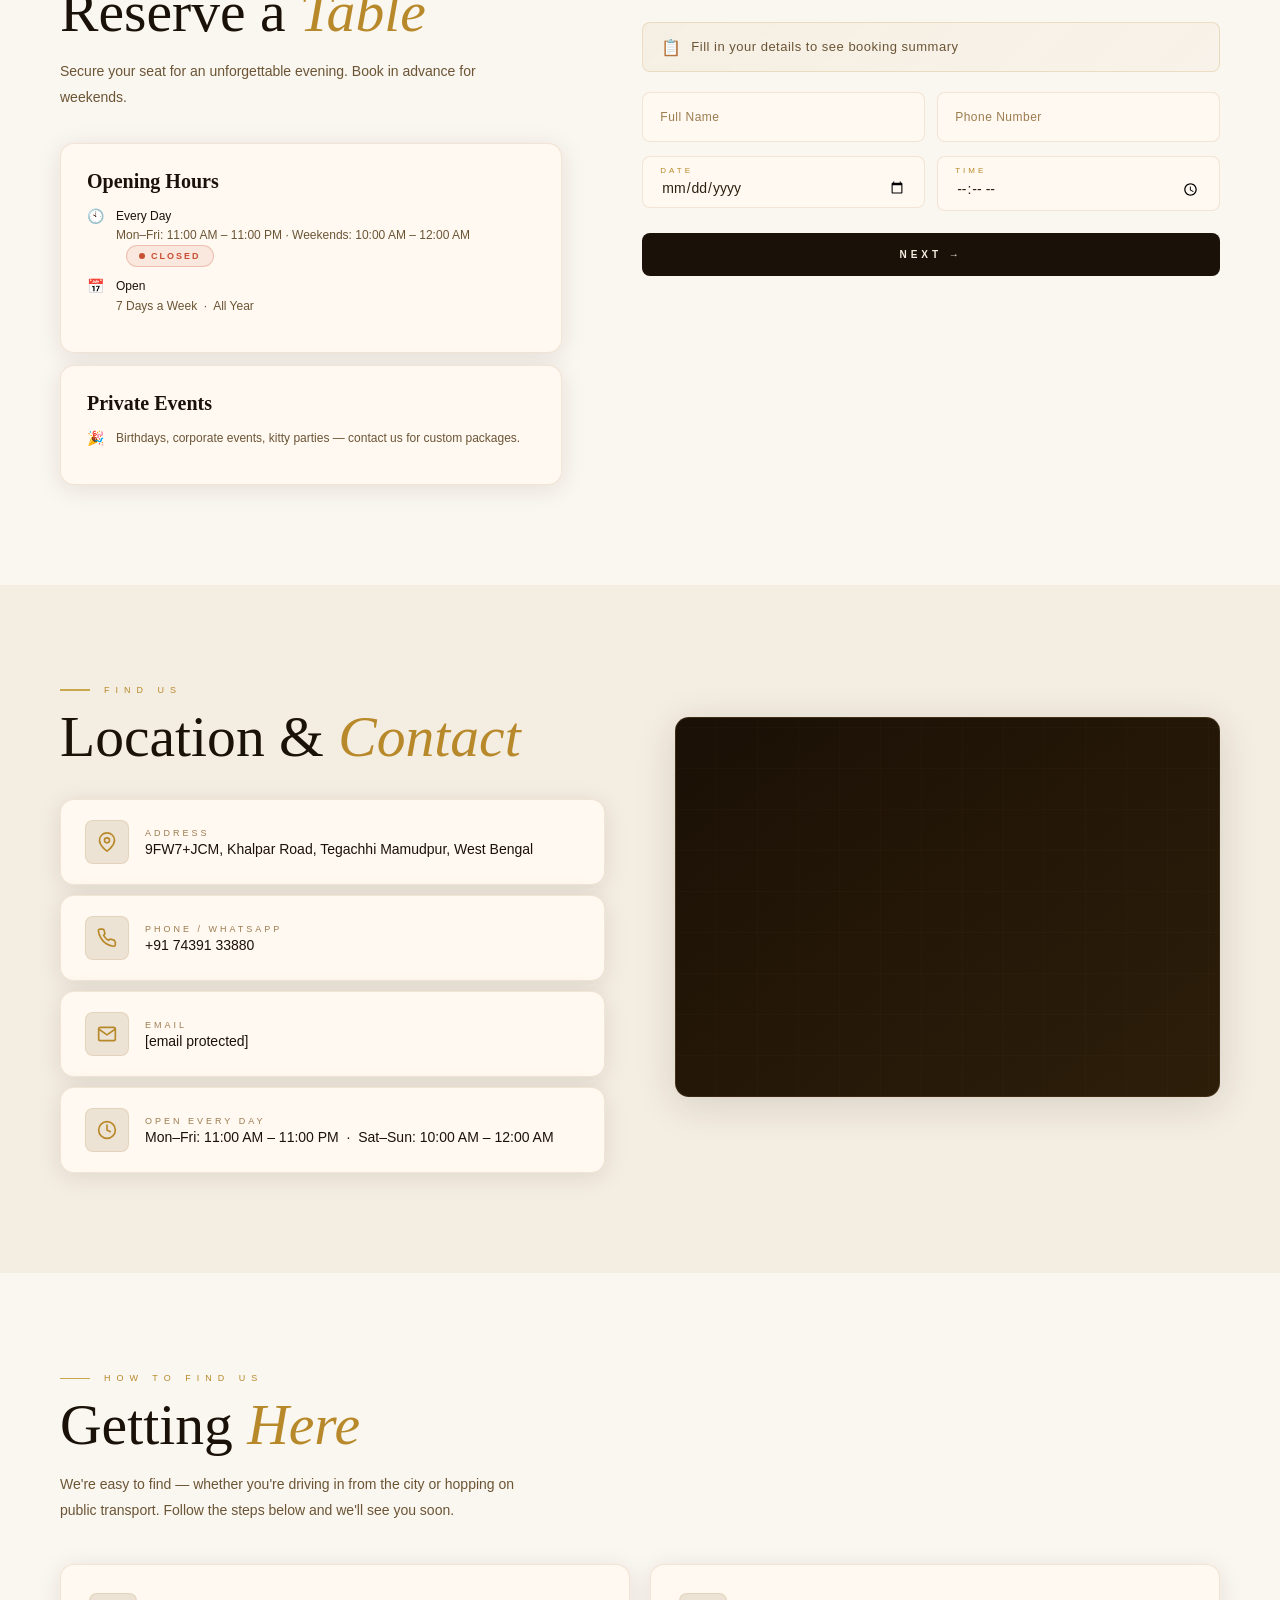
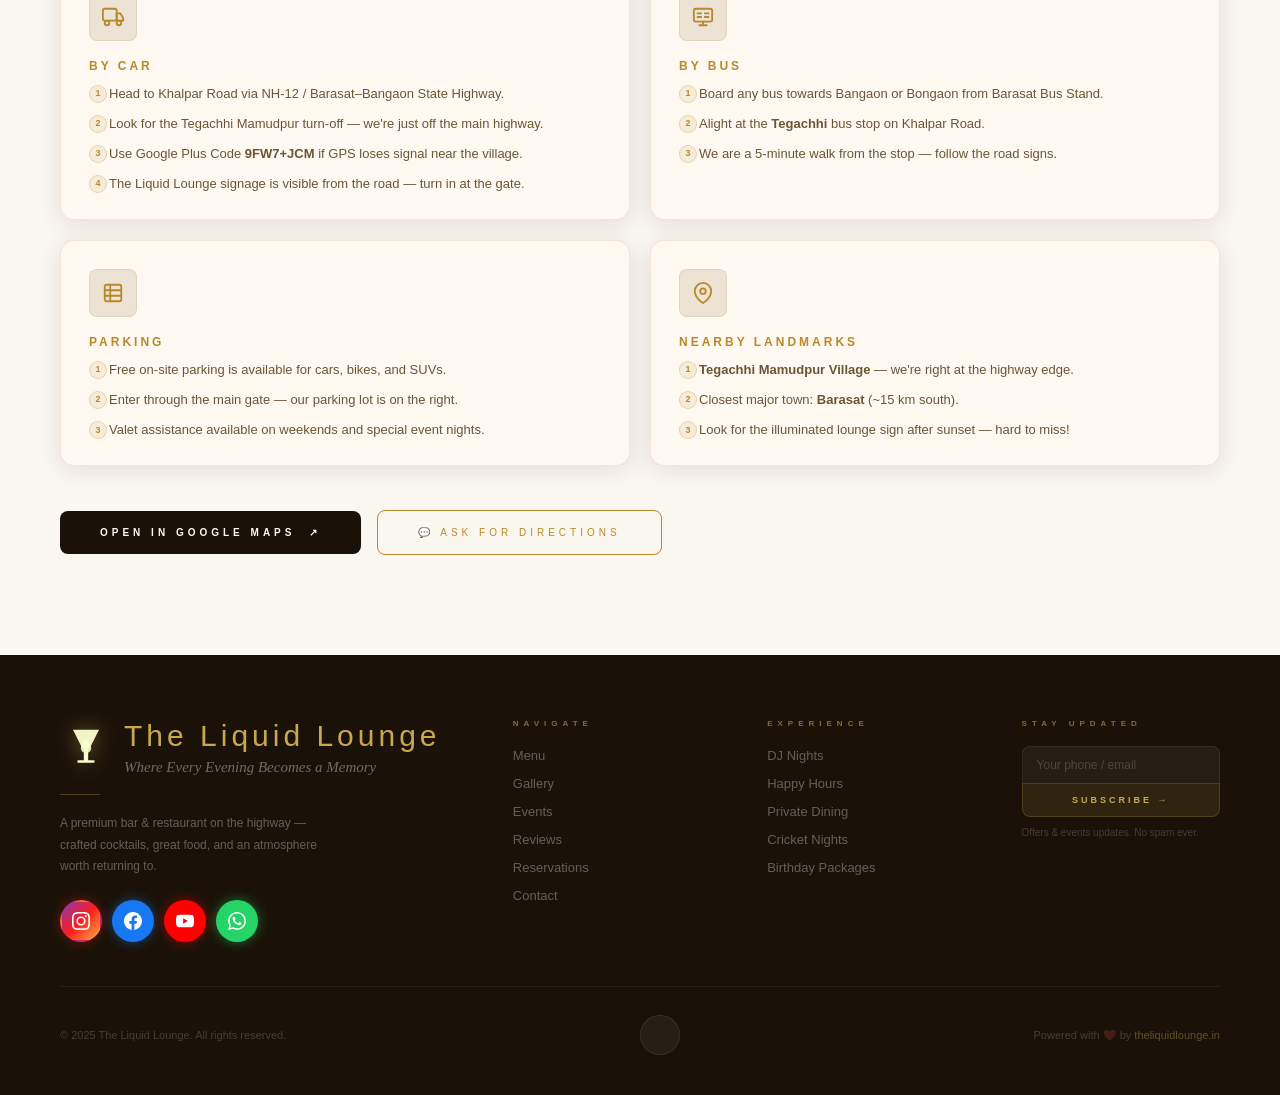
==== commit 52074378: "feat: add #directions section between #contact and footer Agent-Logs-Url: https://github.com/S2zxx0z" ====
--- a/index.html
+++ b/index.html
@@ -667,6 +667,75 @@
   </div>
 </section>
 
+<section id="directions">
+  <div class="sl rv">How to Find Us</div>
+  <h2 class="st rv">Getting <em>Here</em></h2>
+  <p class="sd rv">We're easy to find — whether you're driving in from the city or hopping on public transport. Follow the steps below and we'll see you soon.</p>
+  <div class="dir-grid">
+    <div class="dir-card rv">
+      <div class="dir-ic">
+        <svg width="22" height="22" viewBox="0 0 24 24" fill="none" stroke="var(--gold)" stroke-width="2" stroke-linecap="round" stroke-linejoin="round"><rect x="1" y="3" width="15" height="13" rx="2"/><path d="M16 8h4l3 5v3h-7V8z"/><circle cx="5.5" cy="18.5" r="2.5"/><circle cx="18.5" cy="18.5" r="2.5"/></svg>
+      </div>
+      <div>
+        <div class="dir-ct">By Car</div>
+        <ol class="dir-steps">
+          <li>Head to Khalpar Road via NH-12 / Barasat–Bangaon State Highway.</li>
+          <li>Look for the Tegachhi Mamudpur turn-off — we're just off the main highway.</li>
+          <li>Use Google Plus Code <strong>9FW7+JCM</strong> if GPS loses signal near the village.</li>
+          <li>The Liquid Lounge signage is visible from the road — turn in at the gate.</li>
+        </ol>
+      </div>
+    </div>
+    <div class="dir-card rv">
+      <div class="dir-ic">
+        <svg width="22" height="22" viewBox="0 0 24 24" fill="none" stroke="var(--gold)" stroke-width="2" stroke-linecap="round" stroke-linejoin="round"><rect x="2" y="3" width="20" height="14" rx="2"/><path d="M8 21h8M12 17v4"/><path d="M6 8h4M14 8h4M6 12h4M14 12h4"/></svg>
+      </div>
+      <div>
+        <div class="dir-ct">By Bus</div>
+        <ol class="dir-steps">
+          <li>Board any bus towards Bangaon or Bongaon from Barasat Bus Stand.</li>
+          <li>Alight at the <strong>Tegachhi</strong> bus stop on Khalpar Road.</li>
+          <li>We are a 5-minute walk from the stop — follow the road signs.</li>
+        </ol>
+      </div>
+    </div>
+    <div class="dir-card rv">
+      <div class="dir-ic">
+        <svg width="22" height="22" viewBox="0 0 24 24" fill="none" stroke="var(--gold)" stroke-width="2" stroke-linecap="round" stroke-linejoin="round"><rect x="3" y="3" width="18" height="18" rx="2"/><path d="M9 3v18M3 9h18M3 15h18"/></svg>
+      </div>
+      <div>
+        <div class="dir-ct">Parking</div>
+        <ol class="dir-steps">
+          <li>Free on-site parking is available for cars, bikes, and SUVs.</li>
+          <li>Enter through the main gate — our parking lot is on the right.</li>
+          <li>Valet assistance available on weekends and special event nights.</li>
+        </ol>
+      </div>
+    </div>
+    <div class="dir-card rv">
+      <div class="dir-ic">
+        <svg width="22" height="22" viewBox="0 0 24 24" fill="none" stroke="var(--gold)" stroke-width="2" stroke-linecap="round" stroke-linejoin="round"><path d="M21 10c0 7-9 13-9 13s-9-6-9-13a9 9 0 0 1 18 0z"/><circle cx="12" cy="10" r="3"/></svg>
+      </div>
+      <div>
+        <div class="dir-ct">Nearby Landmarks</div>
+        <ol class="dir-steps">
+          <li><strong>Tegachhi Mamudpur Village</strong> — we're right at the highway edge.</li>
+          <li>Closest major town: <strong>Barasat</strong> (~15 km south).</li>
+          <li>Look for the illuminated lounge sign after sunset — hard to miss!</li>
+        </ol>
+      </div>
+    </div>
+  </div>
+  <div class="dir-cta rv">
+    <a href="https://goo.gl/maps/SNXUAFCowAMQ7y1z7" target="_blank" rel="noopener noreferrer" class="bp">
+      Open in Google Maps &nbsp;↗
+    </a>
+    <a href="https://wa.me/917439133880?text=Hi!%20I%20need%20help%20finding%20The%20Liquid%20Lounge." target="_blank" rel="noopener noreferrer" class="bs">
+      💬 Ask for Directions
+    </a>
+  </div>
+</section>
+
 <a href="https://wa.me/917439133880" target="_blank" rel="noopener noreferrer" class="wa-d">💬 Book on WhatsApp</a>
 <div class="wa-m"><a href="https://wa.me/917439133880" target="_blank" rel="noopener noreferrer">💬 Book on WhatsApp</a></div>
 
--- a/assets/css/main.css
+++ b/assets/css/main.css
@@ -309,6 +309,19 @@
 .mc a:hover{background:var(--gold-dim);color:var(--dark);}
 @keyframes pb{0%,100%{transform:translateY(0);}50%{transform:translateY(-8px);}}
 
+/* ═══ DIRECTIONS ═══ */
+#directions{background:var(--bg);}
+.dir-grid{display:grid;grid-template-columns:1fr 1fr;gap:20px;margin-top:40px;}
+.dir-card{padding:28px 28px 24px;border-radius:var(--r);background:var(--cream);border:1.5px solid var(--glass-b);display:flex;flex-direction:column;gap:18px;box-shadow:var(--shadow);transition:all .3s;}
+.dir-card:hover{border-color:rgba(184,137,42,.35);transform:translateY(-5px);box-shadow:var(--shadow-md);}
+.dir-ic{width:48px;height:48px;border-radius:var(--rs);background:var(--bg3);border:1.5px solid var(--glass-b);display:flex;align-items:center;justify-content:center;flex-shrink:0;}
+.dir-ct{font-size:12px;letter-spacing:3px;text-transform:uppercase;color:var(--gold);font-weight:600;margin-bottom:10px;}
+.dir-steps{list-style:none;display:flex;flex-direction:column;gap:8px;padding:0;}
+.dir-steps li{font-size:13px;color:var(--text2);line-height:1.7;padding-left:20px;position:relative;}
+.dir-steps li::before{content:counter(step);counter-increment:step;position:absolute;left:0;top:2px;width:16px;height:16px;border-radius:50%;background:rgba(184,137,42,.12);border:1px solid rgba(184,137,42,.25);color:var(--gold);font-size:9px;font-weight:700;display:flex;align-items:center;justify-content:center;}
+.dir-steps{counter-reset:step;}
+.dir-cta{display:flex;align-items:center;gap:16px;flex-wrap:wrap;margin-top:44px;}
+
 /* WA */
 .wa-d{position:fixed;bottom:32px;right:32px;z-index:500;background:#25D366;color:#fff;padding:13px 22px;border-radius:100px;text-decoration:none;font-size:10px;letter-spacing:2px;text-transform:uppercase;font-weight:600;display:flex;align-items:center;gap:8px;box-shadow:0 8px 32px rgba(37,211,102,.35);transition:all .3s;}
 .wa-d:hover{transform:translateY(-4px);box-shadow:0 14px 44px rgba(37,211,102,.45);}
@@ -441,6 +454,7 @@
   .ev-grid{grid-template-columns:1fr;}
   .res-wrap{grid-template-columns:1fr;gap:32px;}
   .con-wrap{grid-template-columns:1fr;}
+  .dir-grid{grid-template-columns:1fr;}
   .ft-m{grid-template-columns:1fr 1fr;gap:28px;}
   .ft-bot{flex-direction:column;gap:14px;text-align:center;}
   .wa-d{display:none;}
